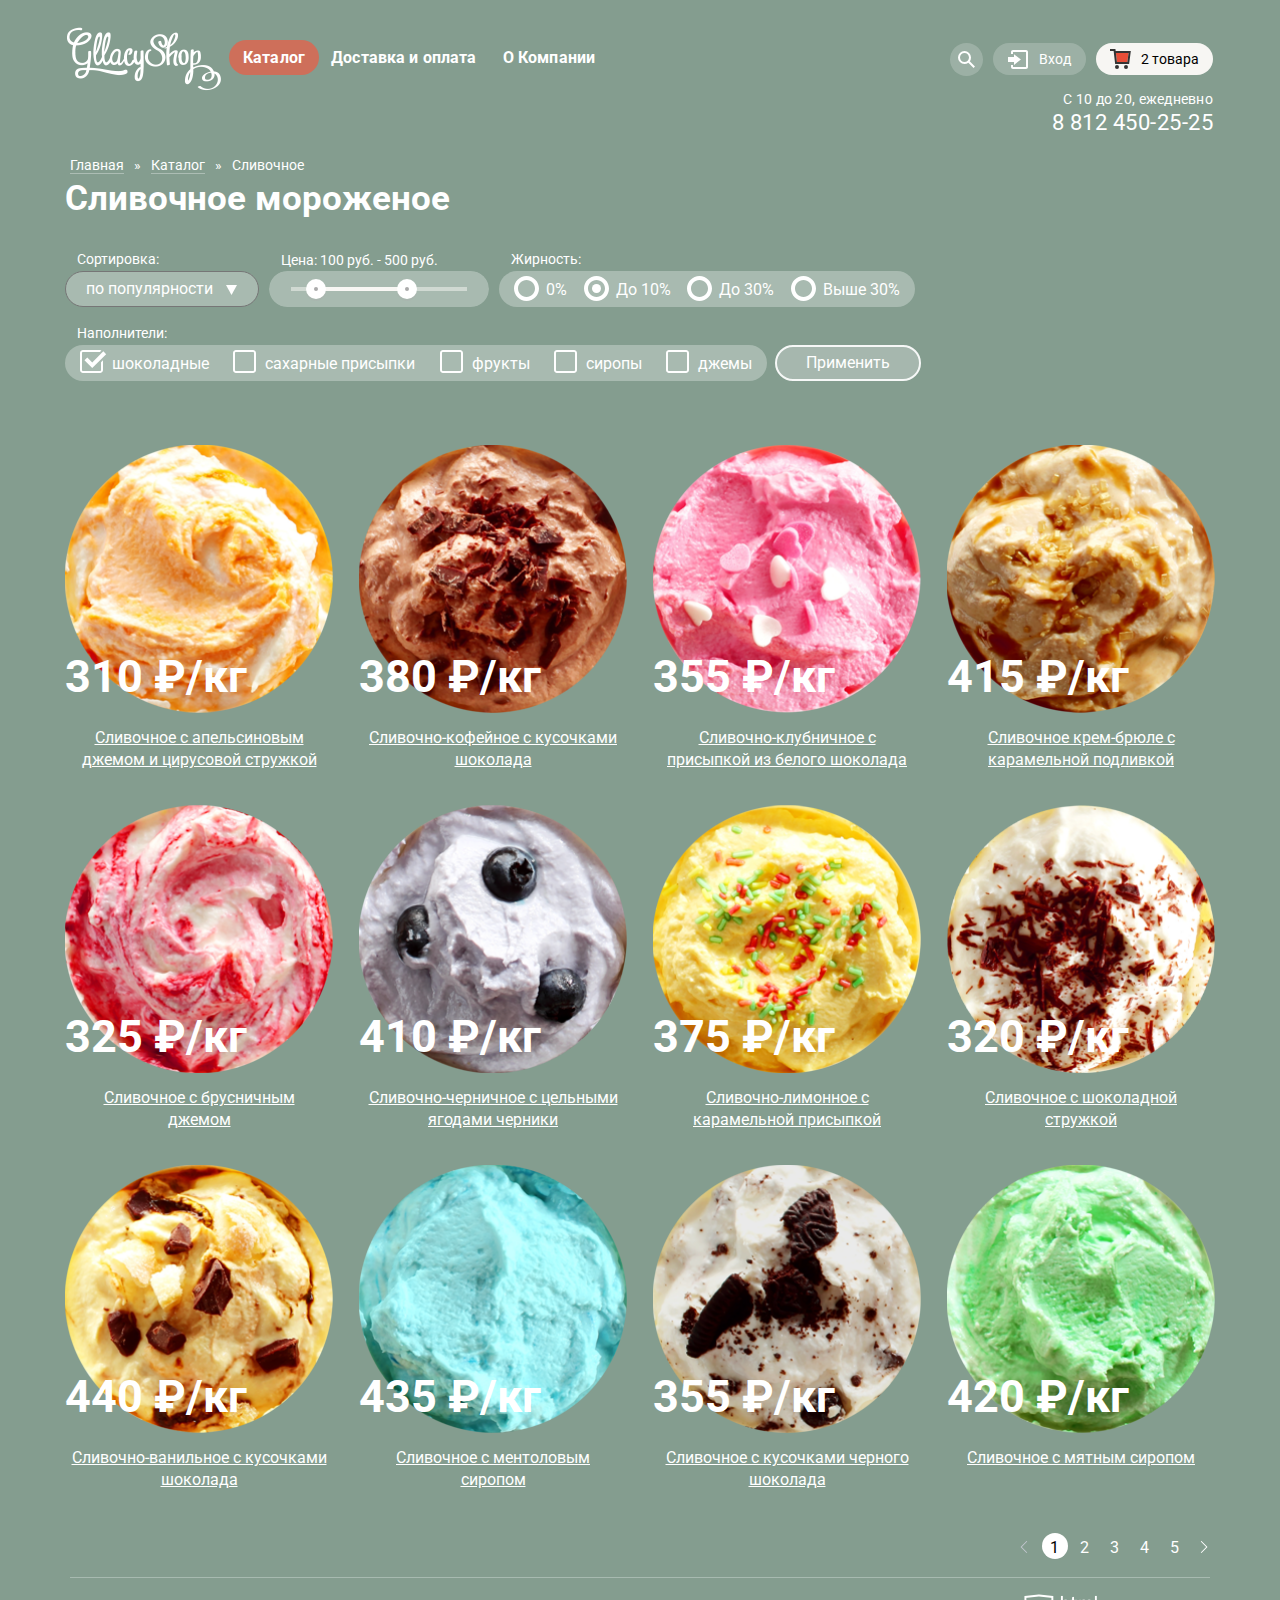
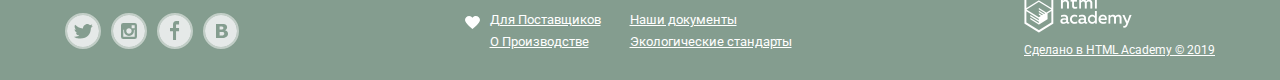
==== inner.html @ 5ca73a12 "19. Личный проект: продолжаем оформление декоративных элементов" ====
<!DOCTYPE html>
<html lang="ru">

<head>
    <meta charset="utf-8">
    <title>Личный проект «Глейси» - Каталог</title>
    <link href="https://fonts.googleapis.com/css?family=Roboto:400,700&display=swap&subset=cyrillic" rel="stylesheet">
    <link href="css/normalize.css" rel="stylesheet">
    <link href="css/style.css" rel="stylesheet">
</head>

<body>

    <header class="header-top">
        <nav class="header-nav">
            <a class="logo" href="index.html">
                <img src="img/logo-gllacyshop.png" width="154" height="64" alt="Логотип «Глейси»">
            </a>
            <ul class="nav__items">
                <li class="nav__item nav__item__active"><a href="inner.html">Каталог</a>
                    <ul class="nav__submenu__items popup-hidden">
                        <li class="nav__submenu__item"><a href="#">Новинки</a></li>
                        <li class="nav__submenu__item"><a href="#">Сливочное</a></li>
                        <li class="nav__submenu__item"><a href="#">Щербеты</a></li>
                        <li class="nav__submenu__item"><a href="#">Фруктовый лед</a></li>
                        <li class="nav__submenu__item"><a href="#">Мелорин</a></li>
                    </ul>
                </li>
                <li class="nav__item"><a href="#">Доставка и оплата</a></li>
                <li class="nav__item"><a href="#">О Компании</a></li>
            </ul>

            <div class="nav__search">
                <p>
                    <button type="button" class="nav__search__btn">
                        <span class="visually-hidden">Поиск</span>
                        <svg xmlns="http://www.w3.org/2000/svg" xmlns:xlink="http://www.w3.org/1999/xlink" width="17"
                            height="17" viewBox="0 0 17 17">
                            <path fill="#fff"
                                d="M16.958 15.527L11.75 10.32A6.455 6.455 0 0 0 13 6.5 6.5 6.5 0 1 0 6.5 13a6.465 6.465 0 0 0 3.839-1.263l5.205 5.204 1.414-1.414zM6.5 11C4.019 11 2 8.981 2 6.5S4.019 2 6.5 2 11 4.019 11 6.5 8.981 11 6.5 11z" />
                        </svg>
                    </button>
                </p>
                <div class="search-popup-hidden">
                    <h2 class="visually-hidden">Поиск</h2>
                    <form class="search" action="https://echo.htmlacademy.ru" method="post">
                        <label class="visually-hidden" for="search">Поиск</label>
                        <input type="search" name="search" id="search" placeholder="Что ищем?">
                    </form>
                </div>
            </div>

            <div class="nav__login">
                <p>
                    <button type="button" class="nav__login__btn">
                        <span>
                            <svg xmlns="http://www.w3.org/2000/svg" xmlns:xlink="http://www.w3.org/1999/xlink"
                                width="21" height="19" viewBox="0 0 21 19">
                                <g fill="#fff">
                                    <path d="M6 14.875L12.917 9.5 6 4.125v2.917H-.042v4.917H6z" />
                                    <path
                                        d="M18 0H5C3.9 0 3 .9 3 2v2h2V2h13v15H5v-2H3v2c0 1.1.9 2 2 2h13c1.1 0 2-.9 2-2V2c0-1.1-.9-2-2-2z" />
                                </g>
                            </svg>
                        </span>
                        <span>Вход</span>
                    </button>
                </p>
                <div class="login-popup-hidden">
                    <h2 class="visually-hidden">Вход</h2>
                    <form class="login" action="https://echo.htmlacademy.ru" method="post">
                        <p><label class="visually-hidden" for="login-email">Электронная почта</label>
                            <input type="email" name="email" id="login-email" class="login-email" placeholder="email@example.com"></p>
                        <p><label class="visually-hidden" for="login-password">Пароль</label>
                            <input type="password" name="password" id="login-password" class="login-password" placeholder="********"></p>
                        <button type="submit">Войти</button>
                        <div class="login-text">
                            <p><a href="#">Забыли пароль?</a></p>
                            <p><a href="#">Новая регистрация</a></p>
                        </div>
                    </form>
                </div>
            </div>

            <div class="nav__cart nav__full-cart">


                <p>
                    <button type="button" class="nav__full-cart__btn">
                        <span>
                            <svg xmlns="http://www.w3.org/2000/svg" width="21" height="20" viewBox="0 0 21 20">
                                <path fill="#E84D37" d="M5.888 4.031L6.922 13h10.45l1.176-8.969z" />
                                <circle fill="#343434" cx="6.984" cy="18" r="2" />
                                <circle fill="#343434" cx="15.984" cy="18" r="2" />
                                <path fill="#343434"
                                    d="M5.657 2.031L5.422 0H0v2h3.64l1.5 13h13.988l1.699-12.969H5.657zM17.372 13H6.922L5.888 4.031h12.66L17.372 13z" />
                            </svg> </span>
                        <span>
                            2 товара
                        </span>
                    </button>
                </p>

                <div class="full-cart-popup-hidden">
                    <h2 class="visually-hidden">Корзина</h2>
                    <form class="cart" action="https://echo.htmlacademy.ru" method="post">
                        <p class="cart__product-text">
                            <button type="button">
                                <svg xmlns="http://www.w3.org/2000/svg" width="11" height="11" viewBox="0 0 11 11">
                                    <path fill="#231F20"
                                        d="M10.979.728l-.708-.707L5.5 4.792.729.021.021.728 4.793 5.5.021 10.271l.707.708L5.5 6.207l4.771 4.772.708-.708L6.207 5.5z" />
                                </svg>
                            </button>
                            <img src="img/product-1.jpg" width="30" height="30" alt="Сливочное мороженое с апельсиновым джемом и цитрусовой стружкой">
                            <span class="cart__product">Пломбир с апельсиновым джемом</span>
                            <span class="cart__weight">1,5 кг х <span class="cart__product-price">200 руб.</span></span>
                            <span class="cart_product-total-price">300 руб.</span>
                        </p>
                        <p class="cart__product-text">
                            <button type="button">
                                <svg xmlns="http://www.w3.org/2000/svg" width="11" height="11" viewBox="0 0 11 11">
                                    <path fill="#231F20"
                                        d="M10.979.728l-.708-.707L5.5 4.792.729.021.021.728 4.793 5.5.021 10.271l.707.708L5.5 6.207l4.771 4.772.708-.708L6.207 5.5z" />
                                </svg>
                            </button>
                            <img src="img/product-3.jpg" width="30" height="30" alt="Сливочно-клубничное мороженое с присыпкой из белого шоколада">
                            <span class="cart__product">Клубничный пломбир с присыпкой из белого шоколада</span>
                            <span class="cart__weight">1,5 кг х <span class="cart__product-price">300 руб.</span></span>
                            <span class="cart_product-total-price">450 руб.</span>
                        </p>
                        <hr>
                        <p class="total-price">Итого: 750 руб.</p>
                        <button class="submit" type="submit">Оформить заказ</button>
                    </form>
                </div>
            </div>

        </nav>
        <div class="header__timetable">
            <p class="header__timetable__time-schedule">С 10 до 20, ежедневно </p>
            <p class="header__timetable__phone">8 812 450-25-25</p>
        </div>
    </header>

    <main class="container">
        <ul class="breadcrumbs__items">
            <li class="breadcrumbs__item"><a href="index.html">Главная</a></li>
            <li class="breadcrumbs__item"><a href="inner.html">Каталог</a></li>
            <li class="breadcrumbs-current breadcrumbs__item">Сливочное</li>
        </ul>
        <h1 class="page-title">Сливочное мороженое</h1>

        <section class="filters">
            <h2 class="visually-hidden">Фильтр товаров</h2>
            <form method="get" class="filters-sort" action="https://echo.htmlacademy.ru">
                <fieldset class="filter">
                    <legend class="filters__parameter">Сортировка:</legend>
                    <!--                    
                    <label for="filter-popularity" class="visually-hidden filters__characteristic">По
                        популярности</label>
                    <input type="submit" name="sorting" value="По популярности" id="filter-popularity">
-->
                    <select id="filter-popularity" name="select-popularity">
                        <option value="по популярности">по популярности</option>
                        <option value="сначала недорогие">сначала недорогие</option>
                        <option value="сначала дорогие">сначала дорогие</option>
                        <option value="по жирности">по жирности</option>
                    </select>

                </fieldset>
                <fieldset class="filter">
                    <legend class="filters__parameter"> Цена: <span class="filters__characteristic">100 руб.</span> -
                        <span class="filters__characteristic">500 руб.</span></legend>
                    <p class="visually-hidden">Выбор цены:</p>
                    <div class="filter-slider"> </div>
                    <div class="filter-btn-min"> </div>
                    <div class="filter-btn-max"> </div>
                </fieldset>
                <fieldset class="filter">
                    <legend class="filters__parameter">Жирность:</legend>
                    <ul class="filters__characteristic filters__grease">
                        <li class="filters__characteristic">
                            <input type="radio" name="product-group" value="low-fat" id="filter-low-fat">
                            <label for="filter-low-fat"><span></span>0%</label>
                        </li>
                        <li class="filters__characteristic">
                            <input type="radio" name="product-group" value="smaller-10" id="filter-smaller-10" checked>
                            <label for="filter-smaller-10"><span></span>До 10%</label>
                        </li>
                        <li class="filters__characteristic">
                            <input type="radio" name="product-group" value="smaller-30" id="filter-smaller-30">
                            <label for="filter-smaller-30"><span></span>До 30%</label>
                        </li>
                        <li class="filters__characteristic">
                            <input type="radio" name="product-group" value="larger-30" id="filter-larger-30">
                            <label for="filter-larger-30"><span></span>Выше 30%</label>
                        </li>
                    </ul>
                </fieldset>
                <fieldset class="filter">
                    <legend class="filters__parameter">Наполнители:</legend>
                    <ul class="filters__characteristic filters__fillers">
                        <li class="filters__characteristic">
                            <input type="checkbox" name="chocolate" id="filter-chocolate" checked>
                            <label for="filter-chocolate"><span></span>шоколадные</label>
                        </li>
                        <li class="filters__characteristic">
                            <input type="checkbox" name="sugar-powders" id="filter-sugar-powders">
                            <label for="filter-sugar-powders"><span></span>сахарные присыпки</label>
                        </li>
                        <li class="filters__characteristic">
                            <input type="checkbox" name="fruit" id="filter-fruit">
                            <label for="filter-fruit"><span></span>фрукты</label>
                        </li>
                        <li class="filters__characteristic">
                            <input type="checkbox" name="syrups" id="filter-syrups">
                            <label for="filter-syrups"><span></span>сиропы</label>
                        </li>
                        <li class="filters__characteristic">
                            <input type="checkbox" name="jams" id="filter-jams">
                            <label for="filter-jams"><span></span>джемы</label>
                        </li>
                    </ul>
                </fieldset>
                <button type="submit" class="filters__btn"> Применить </button>
            </form>
        </section>

        <section class="catalog">
            <h2 class="visually-hidden">Список разновидностей мороженого</h2>
            <ul class="catalog__items">
                <li class="catalog-item">
                    <img src="img/product-1.png" width="267" height="267" alt="Сливочное мороженое с апельсиновым джемом и цитрусовой стружкой">
                    <p class="catalog__item__price">310 ₽<span>/кг</span></p>
                    <p class="catalog__item__title"><a href="#">Сливочное с апельсиновым джемом и цирусовой стружкой</a>
                    </p>
                    <div class="cart-hover">
                        <a href="#" class="cart-link">Быстрый просмотр</a>
                    </div>
                </li>
                <li class="catalog-item">
                    <img src="img/product-2.png" width="267" height="267" alt="Сливочно-кофейное мороженое с кусочками шоколада">
                    <p class="catalog__item__price">380 ₽<span>/кг</span></p>
                    <p class="catalog__item__title"><a href="#">Сливочно-кофейное с кусочками шоколада</a></p>
                    <div class="cart-hover">
                        <a href="#" class="cart-link">Быстрый просмотр</a>
                    </div>
                </li>
                <li class="catalog-item">
                    <img src="img/product-3.png" width="267" height="267" alt="Сливочно-клубничное мороженое с присыпкой из белого шоколада">
                    <p class="catalog__item__price">355 ₽<span>/кг</span></p>
                    <p class="catalog__item__title"><a href="#">Сливочно-клубничное с присыпкой из белого шоколада</a>
                    </p>
                    <div class="cart-hover">
                        <a href="#" class="cart-link">Быстрый просмотр</a>
                    </div>
                </li>
                <li class="catalog-item">
                    <img src="img/product-4.png" width="267" height="267" alt="Сливочное мороженое крем-брюле с карамельной подливкой">
                    <p class="catalog__item__price">415 ₽<span>/кг</span></p>
                    <p class="catalog__item__title"><a href="#">Сливочное крем-брюле с карамельной подливкой</a></p>
                    <div class="cart-hover">
                        <a href="#" class="cart-link">Быстрый просмотр</a>
                    </div>
                </li>
                <li class="catalog-item">
                    <img src="img/product-5.png" width="267" height="267" alt="Сливочное с брусничным джемом">
                    <p class="catalog__item__price">325 ₽<span>/кг</span></p>
                    <p class="catalog__item__title"><a href="#">Сливочное с брусничным джемом</a></p>
                    <div class="cart-hover">
                        <a href="#" class="cart-link">Быстрый просмотр</a>
                    </div>
                </li>
                <li class="catalog-item">
                    <img src="img/product-6.png" width="267" height="267" alt="Сливочно-черничное с цельными ягодами черники">
                    <p class="catalog__item__price">410 ₽<span>/кг</span></p>
                    <p class="catalog__item__title"><a href="#">Сливочно-черничное с цельными ягодами черники</a></p>
                    <div class="cart-hover">
                        <a href="#" class="cart-link">Быстрый просмотр</a>
                    </div>
                </li>
                <li class="catalog-item">
                    <img src="img/product-7.png" width="267" height="267" alt="Сливочно-лимонное с карамельной присыпкой">
                    <p class="catalog__item__price">375 ₽<span>/кг</span></p>
                    <p class="catalog__item__title"><a href="#">Сливочно-лимонное с карамельной присыпкой</a></p>
                    <div class="cart-hover">
                        <a href="#" class="cart-link">Быстрый просмотр</a>
                    </div>
                </li>
                <li class="catalog-item">
                    <img src="img/product-8.png" width="267" height="267" alt="Сливочное с шоколадной стружкой">
                    <p class="catalog__item__price">320 ₽<span>/кг</span></p>
                    <p class="catalog__item__title"><a href="#">Сливочное с шоколадной стружкой</a></p>
                    <div class="cart-hover">
                        <a href="#" class="cart-link">Быстрый просмотр</a>
                    </div>
                </li>
                <li class="catalog-item">
                    <img src="img/product-9.png" width="267" height="267" alt="Сливочно-ванильное с кусочками шоколада">
                    <p class="catalog__item__price">440 ₽<span>/кг</span></p>
                    <p class="catalog__item__title"><a href="#">Сливочно-ванильное с кусочками шоколада</a></p>
                    <div class="cart-hover">
                        <a href="#" class="cart-link">Быстрый просмотр</a>
                    </div>
                </li>
                <li class="catalog-item">
                    <img src="img/product-10.png" width="267" height="267" alt="Сливочное с ментоловым сиропом">
                    <p class="catalog__item__price">435 ₽<span>/кг</span></p>
                    <p class="catalog__item__title"><a href="#">Сливочное с ментоловым сиропом</a></p>
                    <div class="cart-hover">
                        <a href="#" class="cart-link">Быстрый просмотр</a>
                    </div>
                </li>
                <li class="catalog-item">
                    <img src="img/product-11.png" width="267" height="267" alt="Сливочное с кусочками черного шоколада">
                    <p class="catalog__item__price">355 ₽<span>/кг</span></p>
                    <p class="catalog__item__title"><a href="#">Сливочное с кусочками черного шоколада</a></p>
                    <div class="cart-hover">
                        <a href="#" class="cart-link ">Быстрый просмотр</a>
                    </div>
                </li>
                <li class="catalog-item">
                    <img src="img/product-12.png" width="267" height="267" alt="Сливочное с мятным сиропом">
                    <p class="catalog__item__price">420 ₽<span>/кг</span></p>
                    <p class="catalog__item__title"><a href="#">Сливочное с мятным сиропом</a></p>
                    <div class="cart-hover">
                        <a href="#" class="cart-link">Быстрый просмотр</a>
                    </div>
                </li>
            </ul>
            <ul class="pagination__list">
                <li class="pagination__item">
                    <a><img src="img/svg-gllacy/icon-right-small.svg" width="8" height="12" alt="Предыдущая страница"></a>
                </li>
                <li class="pagination__item pagination__item__current"><a>1</a></li>
                <li class="pagination__item"><a href="#">2</a></li>
                <li class="pagination__item"><a href="#">3</a></li>
                <li class="pagination__item"><a href="#">4</a></li>
                <li class="pagination__item"><a href="#">5</a></li>
                <li class="pagination__item">
                    <a href="#"><img src="img/svg-gllacy/icon-right-small-w.svg" width="8" height="12" alt="следующая страница"></a>
                </li>
            </ul>
        </section>

    </main>
    <hr class="footer-hr">
    <footer class="footer">
        <div class="socials">
            <ul class="socials__items">
                <li class="socials__item">
                    <a href="#"><span class="visually-hidden">Твиттер</span>
                        <svg xmlns="http://www.w3.org/2000/svg" width="32" height="32" viewBox="0 0 32 32">
                            <path fill="#E5E9E8"
                                d="M16 0C7.164 0 0 7.164 0 16c0 8.837 7.164 16 16 16 8.837 0 16-7.163 16-16 0-8.836-7.163-16-16-16zm7.944 12.809c-.251 6.516-3.463 10.832-10.992 10.702h-.486c-.447 0-4.543-.443-5.344-1.823 2.479.19 4.247-.406 5.12-1.136-1.048-.289-2.923-.461-3.251-2.848.384.104.618.221 1.299.113-1.307-.824-2.758-1.519-2.679-3.643.311.317 1.164.518 1.46.457-.768-.233-2.149-3.244-.974-4.781 1.984 1.79 4.075 3.482 7.804 3.643.227-2.214 1.24-3.699 3.168-4.325 1.84-.479 3.255.26 3.901 1.138.737-.224 1.453-.466 2.193-.685-.004.833-.569 1.463-.935 1.709.747.165 1.423-.475 1.423-.475-.184.963-1.094 1.725-1.707 1.954z" />
                        </svg>
                    </a>
                </li>
                <li class="socials__item">
                    <a href="#"><span class="visually-hidden">Инстаграм</span>
                        <svg xmlns="http://www.w3.org/2000/svg" width="32" height="32" viewBox="0 0 32 32">
                            <g fill="#E5E9E8">
                                <path
                                    d="M20.916 16a4.938 4.938 0 1 1-9.877 0c0-.394.051-.773.138-1.14h-.897v6.838h11.396V14.86h-.897c.086.367.137.746.137 1.14z" />
                                <path
                                    d="M15.978 18.659c1.466 0 2.659-1.193 2.659-2.659s-1.193-2.659-2.659-2.659c-1.466 0-2.659 1.193-2.659 2.659s1.192 2.659 2.659 2.659zM18.637 10.302h3.039v3.039h-3.039z" />
                                <path
                                    d="M16 0C7.164 0 0 7.164 0 16c0 8.837 7.164 16 16 16 8.837 0 16-7.163 16-16 0-8.836-7.163-16-16-16zm7.955 21.698a2.285 2.285 0 0 1-2.279 2.279H10.279A2.285 2.285 0 0 1 8 21.698V10.302a2.286 2.286 0 0 1 2.279-2.279h11.396a2.286 2.286 0 0 1 2.279 2.279v11.396z" />
                            </g>
                        </svg>
                    </a>
                </li>
                <li class="socials__item">
                    <a href="#"><span class="visually-hidden">Фейсбук</span>
                        <svg xmlns="http://www.w3.org/2000/svg" width="32" height="32" viewBox="0 0 32 32">
                            <path fill="#E5E9E8"
                                d="M16 0C7.164 0 0 7.163 0 16s7.164 16 16 16c8.837 0 16-7.164 16-16S24.837 0 16 0zm4.062 9.455h-3.021v3.444h3.021v3.445h-3.021v8.61H14.02v-8.61H11v-3.445h3.021V9.455c0-1.902 1.353-3.445 3.021-3.445h3.021v3.445z" />
                        </svg>
                    </a>
                </li>
                <li class="socials__item">
                    <a href="#"><span class="visually-hidden">Вконтакте</span>
                        <svg xmlns="http://www.w3.org/2000/svg" width="32" height="32" viewBox="0 0 32 32">
                            <g fill="#E5E9E8">
                                <path
                                    d="M16.637 14.495c.402-.019.719-.082.951-.188.326-.145.54-.33.641-.559.101-.229.15-.496.15-.797 0-.232-.058-.465-.174-.697-.116-.232-.322-.405-.617-.517-.264-.1-.592-.155-.984-.165a76.242 76.242 0 0 0-1.652-.014h-.339v2.965h.565c.571 0 1.057-.009 1.459-.028zM18.118 17.084c-.282-.081-.672-.125-1.166-.132a127.97 127.97 0 0 0-1.55-.009h-.79v3.493h.264c1.014 0 1.74-.003 2.18-.009a3.2 3.2 0 0 0 1.212-.245c.377-.157.633-.364.774-.625s.214-.562.214-.9c0-.446-.088-.788-.261-1.03-.17-.241-.464-.423-.877-.543z" />
                                <path
                                    d="M16 0C7.164 0 0 7.164 0 16c0 8.837 7.164 16 16 16 8.837 0 16-7.163 16-16 0-8.836-7.163-16-16-16zm6.602 20.531a3.73 3.73 0 0 1-1.124 1.327c-.552.415-1.161.71-1.823.886s-1.501.264-2.519.264h-6.121V8.987h5.443c1.13 0 1.957.038 2.48.113a5.126 5.126 0 0 1 1.561.5c.533.27.929.632 1.189 1.087.26.455.392.975.392 1.558 0 .678-.179 1.278-.536 1.795-.358.518-.863.92-1.517 1.208v.075c.917.182 1.642.559 2.179 1.13.537.571.807 1.325.807 2.261 0 .678-.138 1.283-.411 1.817z" />
                            </g>
                        </svg>
                    </a>
                </li>
            </ul>
        </div>
        <ul class="footer__menu">
            <li class="footer__menu_item"><a href="#">Для Поставщиков</a></li>
            <li class="footer__menu_item"><a href="#">Наши документы</a></li>
            <li class="footer__menu_item"><a href="#">О Производстве</a></li>
            <li class="footer__menu_item"><a href="#">Экологические стандарты</a></li>
        </ul>
        <div class="foother__logo-copyright">
            <p>
                <a class="foother__logo" href="https://htmlacademy.ru/"><img src="img/logo-htmlacademy-small.png" width="108" height="39" alt="Логотип HTML Academy"></a>
            </p>
            <p><a class="copyright" href="https://htmlacademy.ru/">Сделано в HTML Academy © 2019</a></p>
        </div>
    </footer>

</body>

</html>
---- css/style.css ----
/* tmp */


/* .popup-hidden, */

.visually-hidden {
    display: none;
}


/* end tmp */


/* global */

body {
    width: 1200px;
    margin: 0 auto;
    padding: 0;
    font-family: "Roboto", Arial, sans-serif;
    font-size: 16px;
    line-height: 22px;
    font-weight: 400;
    color: rgb(50, 50, 50);
    background-color: #849d8f;
    background-image: url("../img/background-sliders1.png");
    background-position: top center;
    background-repeat: no-repeat;
}

h1 {
    font-weight: 700;
    font-size: 35px;
    line-height: 41px;
}

img {
    max-width: 100%;
}

a {
    text-decoration: underline;
    color: #ffffff;
}

li {
    list-style-type: none;
}


/* end global */


/* button */

.nav__login__btn,
.nav__cart__btn {
    font-size: 14px;
    color: #ffffff;
    line-height: 16px;
}

.nav__full-cart__btn {
    font-size: 14px;
    line-height: 16px;
    background-color: #f7f6f3;
}


/* end button */


/* header */

.nav__item>a {
    line-height: 18px;
    font-weight: 700;
    color: #ffffff;
    /* text-decoration: none; */
}

.header__timetable__time-schedule {
    font-size: 14px;
    line-height: 16px;
    color: #ffffff;
}

.header__timetable__phone {
    font-size: 22px;
    line-height: 24px;
    color: #ffffff;
    text-decoration: none;
}


/* end header */


/* slider */

.slider__item__title {
    font-size: 60px;
    line-height: 60.35px;
    color: #ffffff;
    font-weight: 700;
}

.slider__item__btn>a {
    font-size: 32px;
    line-height: 44px;
    color: #ffffff;
    font-weight: 700;
    text-decoration: none;
}


/* end slider */


/* section special-offer */

.special-offer__item {
    font-size: 35px;
    line-height: 41px;
    color: #ffffff;
    font-weight: 700;
}

.special-offer__item__info {
    font-size: 18px;
    line-height: 22px;
    color: #ffffff;
    font-weight: 700;
}

.special-offer__item__btn>a {
    font-size: 18px;
    /* line-height: 24px; */
    color: #ffffff;
    font-weight: 700;
    text-decoration: none;
    /* background-color: #f06541; */
}


/* end section special-offer */


/* breadcrumbs inner */

.breadcrumbs__item>a,
.breadcrumbs__item {
    font-size: 14px;
    line-height: 16px;
    color: #ffffff;
    text-decoration: none;
}

.page-title {
    font-size: 35px;
    line-height: 41px;
    color: #ffffff;
    font-weight: bold;
}


/* end breadcrumbs inner */


/* section filters */

.filters__parameter {
    font-size: 14px;
    line-height: 16px;
    color: #ffffff;
}

.filters__characteristic {
    line-height: 18px;
    color: #ffffff;
}

.filters__btn {
    line-height: 18px;
    color: #ffffff;
    background-color: #a6b8ae;
}


/* end section filters */


/* section about-us */

.about-us__title {
    font-size: 24px;
    line-height: 30px;
}


/* end section about-us */


/* section store-news */

.store-news__caption>a {
    font-size: 24px;
    line-height: 30px;
    font-weight: 700;
    color: #323232;
}


/* end section store-news */


/* section subscription */

.subscription__text {
    color: #5a5a5a;
}

.subscription__inp {
    font-size: 18px;
    line-height: 24px;
    color: #999999;
}

.subscription__btn {
    line-height: 24px;
    color: #fefefe;
    font-weight: 700;
    /* background-color: #ef6140; */
    /* text-decoration: none; */
}


/* end section subscription */


/* section catalog */

.catalog__item__title>a,
.bestseller__item__title>a {
    font-size: 16px;
    line-height: 22px;
    color: #ffffff;
}

.catalog__item__price,
.bestseller__item__price {
    font-size: 45px;
    line-height: 45px;
    font-weight: 700;
    color: #ffffff;
}


/* end section catalog */


/* map */

#map-googl {
    width: 100%;
    height: 430px;
    background-color: #dddddd;
    margin-bottom: 100px;
}

.map__contacts__title,
.map__contacts__time {
    font-size: 14px;
    line-height: 20px;
}

.map__contacts__address,
.map__contacts__phone {
    font-size: 18px;
    line-height: 24px;
    font-weight: 700;
    text-decoration: none;
}

.map__feedback__btn {
    font-size: 18px;
    color: #fefefe;
    line-height: 24px;
    font-weight: 700;
}


/* end map */


/* pagination */

.pagination__item>a {
    line-height: 18px;
    color: #ffffff;
    text-decoration: none;
}

.pagination__item__current {
    line-height: 18px;
    color: rgb(53, 53, 53);
    text-decoration: none;
}


/* end pagination */


/* foother */

.footer__menu_item>a {
    font-size: 13px;
    line-height: 16px;
    color: #ffffff;
}

.copyright {
    font-size: 12px;
    line-height: 16px;
    color: #fefefe
}


/* end foother */

.bestseller__item img {
    height: 260px;
    width: 260px;
    border-radius: 130px;
}


/* Сеточные стили */

.header-top {
    /* padding-left: 27px; */
    /* padding-right: 27px; */
    display: flex;
    flex-direction: column;
}

.header-nav {
    display: flex;
}

.logo {
    width: 164px;
    height: 74px;
}

.nav__items {
    display: flex;
    height: 35px;
}

.header__timetable {
    width: 175px;
    height: 45px;
    align-self: flex-end;
    /* margin-top: 0; */
    /* background-color: #999999; */
}

.filters {
    display: flex;
    flex-wrap: wrap;
    padding-left: 23px;
    padding-right: : 23px;
}

.slider {
    display: flex;
    width: 100%;
}

.slider__item {
    display: flex;
    flex-direction: row;
    flex-wrap: wrap;
    justify-content: center;
    align-items: flex-start;
    align-content: center;
}

.slider__item__btn {
    /* width: 282px; */
    /* height: 66px; */
    /* border-radius: 33px; */
    /* background-color: #ee5e3e; */
}

.special-offer__items {
    display: flex;
    width: 100%;
    /* padding-left: 27px; */
    /* padding-right: 27px; */
}

.special-offer1 {
    width: 560px;
    height: 229px;
    border-radius: 25px;
    margin-left: auto;
    margin-right: 13px;
    background-image: url("../img/background-raspberries.jpg");
    background-repeat: repeat;
}

.special-offer2 {
    width: 560px;
    height: 229px;
    border-radius: 25px;
    margin-left: 13px;
    margin-right: auto;
    background-image: url("../img/background-chocolate.jpg");
    background-repeat: repeat;
}

.breadcrumbs__items,
.page-title {
    display: flex;
    width: 100%;
    padding-left: 25px;
    padding-right: 25px;
}

.breadcrumbs__item {
    padding: 5px;
}

.about-us {
    width: 1146px;
    height: 310px;
    border-radius: 20px;
    margin: 40px auto;
    background-color: #efe3cb;
    background-image: url("../img/background_about-us.jpg");
    background-repeat: repeat;
    background-position: 0 0;
}

.about-us__items {
    display: flex;
    flex-wrap: wrap;
    align-content: flex-start;
}

.about-us__item {
    width: 49%;
}

.about-us__item:nth-child(1) {
    margin-right: 5px;
    /* margin-bottom: 0px; */
    /* background-color: #bbbbbb; */
}

.about-us__item:nth-child(2) {
    margin-left: 5px;
    /* margin-bottom: 0px; */
    /* background-color: #cccccc; */
}

.about-us__item:nth-child(3) {
    margin-right: 5px;
    /* margin-top: 0px; */
    /* background-color: #dddddd; */
}

.about-us__item:nth-child(4) {
    margin-left: 5px;
    /* margin-top: 0px; */
    /* background-color: #eeeeee; */
}

.news-subscription {
    display: flex;
    margin-bottom: 40px;
}

.store-news {
    width: 560px;
    height: 220px;
    border-radius: 10px;
    background-image: url("../img/background-strawberry.jpg");
    background-repeat: repeat;
    margin-left: auto;
    margin-right: 10px;
    background-color: #cccccc;
}

.subscription {
    width: 560px;
    height: 220px;
    border-radius: 10px;
    background-image: url("../img/background-postal.jpg");
    background-repeat: repeat;
    margin-left: 10px;
    margin-right: auto;
    background-color: #bbbbbb;
}

.footer {
    display: flex;
    width: 100%;
    height: 102px;
    /* background-color: #aaaaaa; */
    justify-content: space-between;
}

.socials {
    width: 200px;
    height: 50px;
    /* background-color: #bbbbbb; */
    /* margin-left:26px; */
    /* margin-top:36px; */
}

.socials__items {
    display: flex;
    padding: 0;
    margin: 0;
}

.socials__item:nth-child(1) {
    width: 36px;
    height: 36px;
    border-radius: 20px;
    /* background-color: #e6ebe9; */
    border: 2px solid #c2cec7;
    margin: 5px;
}

.socials__item:nth-child(2) {
    width: 36px;
    height: 36px;
    border-radius: 20px;
    /* background-color: #e6ebe9; */
    border: 2px solid #c2cec7;
    margin: 5px;
}

.socials__item:nth-child(3) {
    width: 36px;
    height: 36px;
    border-radius: 20px;
    /* background-color: #e6ebe9; */
    border: 2px solid #c2cec7;
    margin: 5px;
}

.socials__item:nth-child(4) {
    width: 36px;
    height: 36px;
    border-radius: 20px;
    /* background-color: #e6ebe9; */
    border: 2px solid #c2cec7;
    margin: 5px;
}

.footer__menu {
    display: flex;
    flex-wrap: wrap;
    align-content: flex-start;
    width: 350px;
    padding: 0;
    /* background-color: #ddd; */
}

.footer__menu_item {
    width: 50%;
}

.foother__logo-copyrigh {
    width: 195px;
    height: 70px;
    /* background-color: #cccccc; */
    /* margin-right:26px; */
    margin-left: auto;
    /* margin-top: 14px; */
}

.foother__logo-copyrigh p {
    margin: 0;
}

.catalog__items,
.bestseller__items {
    display: flex;
    flex-wrap: wrap;
    align-content: flex-start;
    padding: 0;
}

.catalog-item,
.bestseller__item {
    width: 25%;
    box-sizing: border-box;
    /* padding: 15px; */
}

.pagination__list {
    display: flex;
    justify-content: flex-end;
    /* background-color: #aaaaaa; */
}

.pagination__item {
    padding: 2px;
}


/* Сеточные стили */


/* поправила фильтр */

.filters-sort {
    display: flex;
    flex-wrap: wrap;
    align-content: flex-start;
}

fieldset.filter {
    padding: 0;
    margin-right: 8px;
}


/*
 .filter:nth-child(1) { width: 194px; height: 36px; border-radius: 36px; background-color: #a8bab0; } 
 */

.filter:nth-child(2) {
    width: 220px;
    height: 36px;
    border-radius: 36px;
    background-color: #a8bab0;
}

.filter:nth-child(3) {
    width: 416px;
    height: 36px;
    border-radius: 36px;
    background-color: #a8bab0;
}

.filter:nth-child(4) {
    width: 702px;
    height: 36px;
    border-radius: 36px;
    background-color: #a8bab0;
}

.filters__btn {
    width: 146px;
    height: 36px;
    border: 2px solid #f6f8f7;
    border-radius: 36px;
    background-color: #a6b7ae;
}

.filters__grease,
.filters__fillers {
    display: flex;
    flex-wrap: wrap;
    align-content: flex-start;
    justify-content: space-between;
}


/* end поправила фильтр */


/* задание Декоративные элементы */


/* подложка фона под хедер */


/* .header-top { background: url(../img/training-background/heder.png) top center no-repeat; } */

.header-top {
    margin-left: 27px;
    margin-right: 27px;
    margin-top: 27px;
}

.nav__items {
    padding: 0;
    flex-wrap: wrap;
    align-content: flex-start;
    align-items: center;
    width: 520px;
    margin-top: 20px;
}

.nav__items a {
    text-decoration: none;
}

.nav__item {
    margin-left: -2px;
    position: relative;
    height: 60px;
}

.nav__item a {
    height: 36px;
    padding-top: 0.5em;
    padding-bottom: 0.5em;
    border-radius: 2em;
    padding-left: 14px;
    padding-right: 14px;
    letter-spacing: 0.15px;
}

.nav__submenu__item a {
    border-radius: unset;
}

.nav__search {
    margin-left: auto;
}

button.nav__search__btn {
    border-radius: 50%;
    background-color: rgb(255, 255, 255, 0.2);
    width: 33px;
    height: 33px;
    box-sizing: border-box;
    border: none;
    box-sizing: border-box;
    display: flex;
    justify-content: center;
    align-items: center;
}

.nav__search__btn:hover {
    background-color: rgb(248, 247, 244);
    color: #000000;
}

.nav__search__btn:hover path {
    fill: #000000;
}

.nav__login {
    margin-left: 10px;
    margin-right: 10px;
}

button.nav__login__btn {
    background-color: rgba(255, 255, 255, 0.2);
    border: none;
    width: 93px;
    height: 32px;
    border-radius: 16px;
    box-sizing: border-box;
    display: flex;
    justify-content: center;
    align-items: center;
}

.nav__login__btn span:nth-child(1) {
    height: 19px;
}

.nav__login__btn span {
    margin-left: 5px;
    margin-right: 5px;
}

.nav__login__btn:hover {
    background-color: rgb(248, 247, 244);
    color: #000000;
}

.nav__login__btn:hover g {
    fill: #000000;
}

button.nav__cart__btn {
    background-color: rgba(255, 255, 255, 0.2);
    width: 100px;
    height: 33px;
    border-radius: 16px;
    border: none;
    box-sizing: border-box;
    display: flex;
    justify-content: center;
    align-items: center;
}

.nav__cart__btn span {
    margin-left: 5px;
    margin-right: 5px;
}

.nav__cart__btn:hover {
    background-color: rgb(248, 247, 244);
    color: #000000;
}

.nav__cart__btn:hover g {
    fill: #000000;
}

button.nav__full-cart__btn {
    background-color: rgba(248, 247, 244, 0.988);
    width: 117px;
    height: 32px;
    border-radius: 16px;
    border: none;
    box-sizing: border-box;
    display: flex;
    justify-content: center;
    align-items: center;
}

.nav__full-cart__btn span {
    margin-left: 5px;
    margin-right: 5px;
}

.nav__full-cart__btn span:nth-child(1) {
    height: 20px;
}

.header__timetable {
    margin-top: -10px;
    text-align: right;
}

.header__timetable__time-schedule {
    margin: 0;
    letter-spacing: 0.27px;
}

.header__timetable__phone {
    margin-top: 4px;
    letter-spacing: 0.5px;
}

.nav__item a:hover {
    background-color: #fff;
    color: #000000;
    text-decoration: none;
}

.nav__item>a:active {
    box-shadow: inset 0px 2px 1px 0 #696969;
    background-color: #ededed;
    color: #000000;
}


/* выпадающее меню */

.popup-hidden {
    display: none;
    position: absolute;
    background-color: #fff;
    color: #000000;
    border-radius: 5px;
    padding: 0px;
    top: 35px;
}

.popup-hidden:hover,
.nav__item:hover .popup-hidden {
    display: block;
    width: 180px;
    z-index: 5;
    padding-bottom: 10px;
    box-shadow: 0px 20px 20px 0 rgba(0, 0, 0, 0.4);
    background-color: #f8f7f4;
}

.nav__submenu__item a {
    color: #000000;
    padding: 10px 20px;
    width: 100%;
    display: inline-block;
    box-sizing: border-box;
}

.nav__submenu__items li:nth-child(1) a {
    font-weight: bold;
    border-bottom: 1px solid;
}

.nav__submenu__items li:hover a {
    background-color: #FBDDD7;
}

.nav__submenu__items li:active a {
    background-color: #F6B3A4;
}


/* end выпадающее меню */

.nav__item__active>a {
    background-color: #CE6F5A;
    text-decoration: none;
}


/*
 .header-top { padding-top: 40px; } 
 */


/* Каталог */


/* подложка фона под каталог */


/*
 .catalog { background: url(../img/training-background/product.png) top center no-repeat; } 
 */

.catalog-item img {
    width: 100%;
    height: auto;
}

.catalog__items {
    padding-left: 12px;
    padding-right: 12px;
}

.catalog-item {
    padding: 10px 13px;
    height: 360px;
    position: relative;
}

.catalog__item__price {
    margin: -65px;
    padding-left: 65px;
}

.catalog__item__title {
    text-align: center;
    padding-left: 6px;
    padding-right: 6px;
    margin-top: 93px;
    z-index: 2;
    position: relative;
}

.catalog__item__title a:hover {
    color: #FCBBA0;
}

.catalog__item__title a:active,
.catalog__item__title a:focus {
    color: #FFBAA2;
}


/* выпадающая кнопка при ховере */

.catalog__items .catalog-item:hover {
    background-color: #9AAEA2;
    border-top-left-radius: 5px;
    border-top-right-radius: 5px;
}

.catalog-item:hover::before {
    content: '';
    position: absolute;
    top: 0;
    left: 0;
    width: 100%;
    height: 100%;
    opacity: 0.2;
    box-shadow: 0px 20px 20px 0px rgba(0, 0, 0, 0.2);
    z-index: 1;
}

.cart-item {
    background-color: #ccc;
    width: 200px;
    height: 200px;
}

.cart-hover {
    position: absolute;
    top: calc(100% - 24px);
    left: 0;
    display: none;
    justify-content: center;
    align-items: center;
    background-color: #9AAEA2;
    width: 100%;
    height: 80px;
    z-index: 1;
    box-shadow: 0px 20px 20px 0px rgba(0, 0, 0, 0.2);
}

.cart-hover a {
    text-decoration: none;
}

.catalog-item:hover .cart-hover {
    display: flex;
    border-bottom-left-radius: 5px;
    border-bottom-right-radius: 5px;
}

.cart-link {
    font-size: 18px;
    font-family: "Roboto";
    color: rgb(254, 254, 254);
    font-weight: bold;
    line-height: 24px;
    padding: 12px 16px;
    border-radius: 22px;
    box-shadow: 0px 2px 2px 0 var(--deep-red-64);
    background-image: linear-gradient(to top, #e74a35, #f26843);
}

.cart-link:hover {
    background-image: linear-gradient(to bottom, var(--white-20), var(--white-20)), linear-gradient(to top, #e74a35, #f26843);
    box-shadow: 0px 2px 2px 0 #ac1000;
}

.cart-link:active,
.cart-link:focus {
    box-shadow: inset 0px 2px 2px 0 #942718;
    background-image: linear-gradient(to bottom, rgba(0, 0, 0, 0.07), rgba(0, 0, 0, 0.07)), linear-gradient(to top, #e74a35, #f26843);
}


/* end выпадающая кнопка при ховере */


/* end Каталог */


/* Хиты */


/* подложка фона под Хиты */


/*
 .bestseller { background: url(../img/training-background/hity.png) top center no-repeat; } 
 */


/*
 .bestseller__item img { width:100%; height:auto; } 
 */

.bestseller__items {
    padding-left: 12px;
    padding-right: 12px;
    padding-top: 50px;
    padding-top: 5px;
}

.bestseller__item {
    text-align: center;
    height: 360px;
    position: relative;
}

.bestseller__item__price {
    margin-top: -60px;
    padding-right: 85px;
}

.bestseller__item__title {
    padding-left: 15px;
    padding-right: 15px;
    margin-top: -20px;
}

.bestseller__item__title:hover a {
    color: #FFB99D;
}

.bestseller__item::before {
    content: "";
    position: absolute;
    top: -4px;
    left: 12px;
    background: url(../img/svg-gllacy/hit.svg) top center no-repeat;
    width: 65px;
    height: 65px;
}


/* end Хиты */


/* Специальные предложения */


/* подложка фона под Специальные предложения */


/*
 .special-offer { background: url(../img/training-background/bannery.png) top center no-repeat; } 
 */

.special-offer__items {
    padding-left: 0;
}

.special-offer__item {
    padding-left: 19px;
    margin-top: 17px;
}

.special-offer__item__info {
    padding-left: 18px;
    padding-right: 18px;
    margin-top: -22px;
}

.special-offer__item__btn {
    text-align: right;
    padding-right: 22px;
    margin-top: 45px;
}

.special-offer__item__btn a {
    /* background-color: #EB533F; */
    line-height: 46px;
    display: inline-block;
    border-radius: 23px;
    padding-left: 20px;
    padding-right: 20px;
    opacity: 0.99;
    box-shadow: 0px 2px 2px 0 rgba(85, 8, 0, 0.54);
    background-image: linear-gradient(to top, #ca3824, #f26843);
}

.special-offer__item__btn a:hover {
    background-image: linear-gradient(to bottom, var(--white-20), var(--white-20)), linear-gradient(to top, #e74a35, #f26843);
    box-shadow: 0px 1px 2px 0 #ac1000;
    opacity: 1.0;
}

.special-offer__item__btn a:active,
.special-offer__item__btn a:focus {
    box-shadow: inset 0px 2px 2px 0 #942718;
    background-image: linear-gradient(to bottom, rgba(0, 0, 0, 0.07), rgba(0, 0, 0, 0.07)), linear-gradient(to top, #e74a35, #f26843);
    opacity: 1.0;
}


/* end Специальные предложения */


/* Карта */


/* подложка фона под Карта */


/*
 .map { background: url(../img/training-background/map.png) top center no-repeat; } 
 */

.map {
    height: 430px;
    position: relative;
}

.map__contacts {
    height: 302px;
    width: 302px;
    border-radius: 10px;
    background-color: #FEFEFE;
    position: absolute;
    bottom: 60px;
    right: 27px;
    box-sizing: border-box;
    padding-top: 16px;
    padding-left: 26px;
    padding-right: 26px;
}

.map__contacts .map__contacts__title:nth-child(1) {
    width: 152px;
    margin-bottom: 0;
}

.map__contacts .map__contacts__title:nth-child(3) {
    margin-bottom: 0;
}

.map__contacts__address {
    font-style: normal;
    width: 230px;
    margin-bottom: 18px;
}

p.map__contacts__phone {
    margin-top: 2px;
    margin-bottom: 0;
}

.map__contacts__time {
    margin-top: 0px;
}

.map__feedback__btn button {
    background-color: #EB533F;
    border: none;
    color: #ffffff;
    font-weight: bold;
    line-height: 46px;
    border-radius: 23px;
    padding-left: 20px;
    padding-right: 20px;
}

.map__feedback__btn button:hover {
    background-color: #ED7363;
}

.map__feedback__btn button:focus {
    background-color: #DC543E;
}

.map__feedback__btn {
    font-size: 18px;
    color: #fefefe;
    line-height: 24px;
    font-weight: 700;
    margin-top: 27px;
    text-align: center;
}


/* убирает рамку при нажатии кнопки */

a:active,
a:focus {
    outline: none;
}

input,
textarea {
    outline: none;
}

input:active,
textarea:active {
    outline: none;
}

 :focus {
    outline: none;
}

textarea {
    resize: none;
}

textarea {
    resize: vertical;
}

textarea {
    resize: horizontal;
}


/* end убирает рамку при нажатии кнопки */


/* end Карта */


/* фильтр */

.filter:nth-child(1) {
    position: relative;
    border: none;
    margin-bottom: 38px;
}

.filter:nth-child(1) .filters__parameter {
    position: absolute;
    top: -20px;
    left: 12px;
}


/*
 .filter:nth-child(1) input { background-color: rgba(250, 250, 250, 0.0); border: none; color: #ffffff; position: absolute; top: 8px; left: 15px; } 

 .filter:nth-child(1)::before { content: ""; position: absolute; top: 14px; right: 20px; background: url(../img/svg-gllacy/icon-down-dir-w.svg) top center no-repeat; width: 15px; height: 15px; } 

 .filter:nth-child(1):hover input { color: #000000; } 

 .filter:nth-child(1):hover::before { content: ""; position: absolute; top: 14px; right: 20px; background: url(../img/svg-gllacy/icon-down-dir.svg) top center no-repeat; width: 15px; height: 15px; } 
*/

.filter select {
    width: 194px;
    height: 36px;
    border-radius: 36px;
    background-color: #a8bab0;
    padding-left: 20px;
    color: #ffffff;
}

.filter select:hover {
    background-color: #f8f7f4;
    color: #000;
}

.filter {
    position: relative;
}

.filter select {
    -webkit-appearance: none;
    /* Chrome */
    -moz-appearance: none;
    /* Firefox */
}

.filter:nth-child(1)::before {
    content: "";
    position: absolute;
    top: 14px;
    right: 20px;
    background: url(../img/svg-gllacy/icon-down-dir-w.svg) top center no-repeat;
    width: 15px;
    height: 15px;
}

.filter:nth-child(1):hover::before {
    content: "";
    position: absolute;
    top: 14px;
    right: 20px;
    background: url(../img/svg-gllacy/icon-down-dir.svg) top center no-repeat;
    width: 15px;
    height: 15px;
}

.filter:nth-child(2) {
    position: relative;
    border: none;
    margin-bottom: 38px;
}

.filter:nth-child(2) .filters__parameter {
    position: absolute;
    top: -20px;
    left: 12px;
}

.filter:nth-child(2)::before {
    content: "";
    position: absolute;
    top: 8px;
    left: 34px;
    background: url(../img/svg-gllacy/filter-button.svg) top center no-repeat;
    width: 25px;
    height: 25px;
    cursor: pointer;
}

.filter:nth-child(2)::after {
    content: "";
    position: absolute;
    top: 8px;
    right: 70px;
    background: url(../img/svg-gllacy/filter-button.svg) top center no-repeat;
    width: 25px;
    height: 25px;
    cursor: pointer;
}

.filter:nth-child(2) {
    background: url(../img/svg-gllacy/price-11.svg) center center no-repeat;
    background-color: #a8bab0;
}

.filter:nth-child(3) {
    position: relative;
    border: none;
    margin-bottom: 38px;
}

.filter:nth-child(3) .filters__parameter {
    position: absolute;
    top: -20px;
    left: 12px;
}

.filters__grease {
    padding: 0 15px;
    margin-top: 6px;
}

.filter:nth-child(4) {
    position: relative;
    border: none;
    margin-bottom: 38px;
}

.filter:nth-child(4) .filters__parameter {
    position: absolute;
    top: -20px;
    left: 12px;
}

.filters__fillers {
    padding: 0 15px;
    margin-top: 6px;
}

.filters__btn:hover {
    background-color: #ffffff;
    color: #000000;
}

.filters__btn:focus {
    background-color: #E9E9E9;
}


/* стилизация радио кнопок */

input[type="radio"] {
    display: none;
}

input[type="radio"]+label span {
    display: inline-block;
    width: 28px;
    height: 28px;
    margin: -1px 4px 0 0;
    vertical-align: middle;
    background: url(../img/svg-gllacy/radio-off.svg) left top no-repeat;
    cursor: pointer;
}

input[type="radio"]:checked+label span {
    background: url(../img/svg-gllacy/radio-on.svg) left top no-repeat;
}


/* end стилизация радио кнопок */


/* стилизация чекбоксов */

input[type="checkbox"] {
    display: none;
}

input[type="checkbox"]+label span {
    display: inline-block;
    width: 28px;
    height: 28px;
    margin: -1px 4px 0 0;
    vertical-align: middle;
    background: url(../img/svg-gllacy/checkbox-off.svg) left top no-repeat;
    cursor: pointer;
}

input[type="checkbox"]:checked+label span {
    background: url(../img/svg-gllacy/checkbox-on.svg) left top no-repeat;
}


/* end стилизация чекбоксов */


/* end фильтр */


/* футер */


/* подложка фона под футер */


/*
 .footer { background: url(../img/training-background/footer.png) top center no-repeat; } 
 */

.footer-hr {
    width: 95%;
    margin-bottom: 0;
    border: none;
    /* Убираем границу для браузера Firefox */
    color: #A7BAB0;
    /* Цвет линии для остальных браузеров */
    background-color: #A7BAB0;
    ;
    /* Цвет линии для браузера Firefox и Opera */
    height: 1px;
    /* Толщина линии */
}

.socials {
    margin-left: 20px;
    margin-top: 30px;
}

.socials__items {
    position: relative;
}

.socials__items .socials__item {
    box-sizing: border-box;
}

.socials__items .socials__item:hover path {
    fill: #FEFFFF
}

.socials__items .socials__item:active path,
.socials__items .socials__item:focus path {
    fill: #E8E8E8
}

.footer__menu {
    margin-left: 45px;
    margin-top: 30px;
    position: relative;
}

.footer__menu .footer__menu_item:nth-child(2n-1) {
    width: 40%;
}

.footer__menu_item:hover a {
    color: #FFB99D;
}

.footer__menu .footer__menu_item:nth-child(1)::before {
    content: "";
    position: absolute;
    top: 8px;
    left: -30px;
    background: url(../img/svg-gllacy/heart.svg) top center no-repeat;
    width: 25px;
    height: 25px;
}

.foother__logo-copyright {
    margin-right: 25px;
}

.foother__logo-copyright p:nth-child(2) {
    margin-top: -17px;
}

a.copyright:hover {
    color: #FFB99D;
}


/* end футер*/


/* о нас(вафелька)*/


/* подложка фона под о нас */


/*
 .about-us { background: url(../img/training-background/seo.png) top center no-repeat; } 
 */

.about-us__title {
    padding-top: 25px;
    padding-left: 20px;
}

.about-us__items {
    position: relative;
}

.about-us__item {
    margin-bottom: 8px;
}

.about-us__item p {
    margin-top: 0;
    padding-left: 35px;
    padding-right: 10px;
}

.about-us__items .about-us__item:nth-child(2) p,
.about-us__items .about-us__item:nth-child(4) p {
    padding-left: 50px;
}

.about-us__items .about-us__item:nth-child(1)::before {
    content: "";
    position: absolute;
    top: -12px;
    left: 18px;
    background: url(../img/svg-gllacy/ice-cream.svg) top center no-repeat;
    width: 50px;
    height: 50px;
}

.about-us__items .about-us__item:nth-child(2)::before {
    content: "";
    position: absolute;
    top: -12px;
    left: 585px;
    background: url(../img/svg-gllacy/cow.svg) top center no-repeat;
    width: 50px;
    height: 50px;
}

.about-us__items .about-us__item:nth-child(3)::before {
    content: "";
    position: absolute;
    top: 75px;
    left: 18px;
    background: url(../img/svg-gllacy/eco.svg) top center no-repeat;
    width: 50px;
    height: 50px;
}

.about-us__items .about-us__item:nth-child(4)::before {
    content: "";
    position: absolute;
    top: 75px;
    left: 585px;
    background: url(../img/svg-gllacy/thermometer.svg) top center no-repeat;
    width: 50px;
    height: 50px;
}


/* end о нас(вафелька)*/


/* новости */


/* подложка фона под новости */


/*
 .store-news { background: url(../img/training-background/news-blog.png) top center no-repeat; } 
 */

h2.store-news__title {
    font-size: 16px;
    font-family: "Roboto";
    color: rgb(50, 50, 50);
    margin-top: 23px;
    margin-left: 20px;
    margin-bottom: 0;
}

p.store-news__caption {
    margin-top: 4px;
    margin-left: 19px;
    width: 300px;
}

.store-news__caption a:hover {
    color: #E84933;
}


/* end новости */


/* рассылка */


/* подложка фона под рассылка */


/*
 .subscription { background: url(../img/training-background/rassylka.png) top center no-repeat; } 
 */

.subscription__text {
    margin-top: 35px;
    margin-left: 25px;
    margin-right: 25px;
}

form.subscription__form-mailing {
    display: flex;
    justify-content: space-between;
}

.subscription__inp {
    margin-left: 27px;
    margin-top: 3px;
    width: 366px;
    height: 44px;
    padding-left: 10px;
    box-sizing: border-box;
    border-radius: 5px;
    border: 1px solid #aaaaaa;
}

.subscription__btn {
    background-color: #E54A3A;
    text-decoration: none;
    border: none;
    margin-top: 20px;
    margin-right: 22px;
    height: 44px;
    border-radius: 22px;
    padding-left: 25px;
    padding-right: 25px;
}

.subscription__btn:hover {
    background-color: #E9725F;
}

.subscription__btn:active,
.subscription__btn:focus {
    background-color: #DF6043;
}


/* end рассылка */


/* пагинация каталог */

.pagination__list {
    margin-right: 20px;
}

.pagination__list .pagination__item:nth-child(1) img {
    transform: rotate(180deg);
}

.pagination__item {
    padding: 2px;
    margin: 2px;
    width: 26px;
    height: 26px;
    border-radius: 13px;
    box-sizing: border-box;
}

.pagination__item a {
    position: relative;
    top: 2px;
    left: 6px;
}

.pagination__list .pagination__item:nth-child(2) a {
    top: 4px;
}

.pagination__item__current {
    background-color: #ffffff;
}

.pagination__item__current a {
    color: #000000;
}

.pagination__item:hover {
    background-color: #9AAEA2;
}

.pagination__item:active,
.pagination__item:focus {
    background-color: #ffffff;
}

.pagination__item:active a,
.pagination__item:focus a {
    color: #000000;
}


/* end пагинация каталог */


/* хлебные крошки */

.breadcrumbs__item:hover a {
    color: #FFB99D;
}

.breadcrumbs__items .breadcrumbs__item:nth-child(2)::before,
.breadcrumbs__items .breadcrumbs__item:nth-child(3)::before {
    content: "»";
    margin-right: 10px;
}

.breadcrumbs__item a {
    border-bottom: 1px solid #ACBDB4;
}

.breadcrumbs__items {
    margin-bottom: 0;
}

h1 {
    margin-top: 0;
    margin-bottom: 52px;
}


/* end хлебные крошки */


/* слайдер */

.slider__item__btn {
    width: 100%;
    text-align: center;
    position: absolute;
    bottom: 60px;
}

.slider__items {
    margin: 0 auto;
    padding: 0;
}

.slider__item {
    position: relative;
}

.slider__item__title {
    padding: 0 10px;
    text-align: center;
    position: absolute;
    top: 210px;
}

.slider__item__btn a {
    font-size: 30px;
    font-weight: bold;
    line-height: 41px;
    padding: 12px 45px;
    border-radius: 31px;
    box-shadow: 0px 2px 2px 0 var(--deep-red-64);
    background-image: linear-gradient(to top, #e74a35, #f26843);
}

.slider__item__btn a:hover {
    background-image: linear-gradient(to bottom, var(--white-20), var(--white-20)), linear-gradient(to top, #e74a35, #f26843);
    box-shadow: 0px 2px 2px 0 #ac1000;
}

:root {
    --white-20: rgba(255, 255, 255, 0.2);
}

.slider__item__btn a:active,
.slider__item__btn a:focus {
    box-shadow: inset 0px 2px 2px 0 #942718;
    background-image: linear-gradient(to bottom, rgba(0, 0, 0, 0.07), rgba(0, 0, 0, 0.07)), linear-gradient(to top, #e74a35, #f26843);
}

.slider-nav {
    display: flex;
    position: absolute;
    bottom: 80px;
    left: -250px;
}

.slider-nav__item {
    width: 22px;
    height: 22px;
    border-radius: 11px;
    border: 2px solid #ffffff;
    box-sizing: border-box;
    margin: 5px;
    cursor: pointer;
}

.slider-active {
    background-color: #ffffff;
}

.slider-nav__item:hover {
    background-color: #B0C0B6;
}

.slider-nav__item:active,
.slider-nav__item:focus {
    background-color: #ffffff;
}


/* end слайдер */


/* выпадающие окна */


/* поиск */

.search-popup-hidden {
    display: none;
}

.nav__search:hover .search-popup-hidden {
    display: block;
}

.nav__search {
    position: relative;
}

.nav__search .search-popup-hidden {
    position: absolute;
    top: 55px;
    left: -235px;
}

.search {
    border-radius: 5px;
    box-shadow: 0px 20px 20px 0 rgba(0, 0, 0, 0.4);
    background-color: #f8f7f4;
    width: 272px;
    height: 69px;
    position: relative;
    z-index: 5;
    box-sizing: border-box;
    padding: 14px;
}

.search input {
    border-style: solid;
    border-width: 1px;
    border-color: rgb(211, 211, 210);
    border-radius: 5px;
    background-color: rgb(255, 255, 255);
    width: 243px;
    height: 41px;
    display: block;
    margin: 0 auto;
    padding-left: 10px;
}


/* end поиск */


/* вход */

.login-popup-hidden {
    display: none;
}

.nav__login:hover .login-popup-hidden {
    display: block;
}

.nav__login {
    position: relative;
}

.nav__login .login-popup-hidden {
    border-radius: 6px;
    box-shadow: 0px 20px 20px 0 rgba(0, 0, 0, 0.4);
    background-color: #f8f7f4;
    width: 277px;
    height: 214px;
    z-index: 5;
    position: absolute;
    top: 55px;
    right: 0;
}

.login {
    padding-top: 1px;
}

.login p {
    margin-top: 19px;
    margin-bottom: 5px;
}

.login-email {
    border-style: solid;
    border-width: 1px;
    border-color: rgb(211, 211, 210);
    border-radius: 5px;
    background-color: rgb(255, 255, 255);
    width: 243px;
    height: 46px;
    padding-left: 10px;
    margin: 0 auto;
    display: block;
}

.login-password {
    border-style: solid;
    border-width: 1px;
    border-color: rgb(211, 211, 210);
    border-radius: 5px;
    background-color: rgb(255, 255, 255);
    width: 243px;
    height: 46px;
    padding-left: 10px;
    margin: 0 auto;
    display: block;
}

.login a {
    font-size: 13px;
    color: rgb(50, 50, 50);
    line-height: 14px;
}

.login a:hover {
    color: #FFB99D;
}

.login-text p {
    margin: 0;
}

.login button {
    border: none;
    display: inline-block;
    font-size: 18px;
    color: rgb(254, 254, 254);
    font-weight: bold;
    line-height: 24px;
    box-shadow: 0px 2px 2px 0 rgba(85, 8, 0, 0.54);
    background-image: linear-gradient(to top, #ca3824, #f26843);
    width: 100px;
    height: 44px;
    border-radius: 22px;
    cursor: pointer;
    margin-left: 20px;
    margin-right: 10px;
}

.login button:hover {
    background-image: linear-gradient(to bottom, var(--white-20), var(--white-20)), linear-gradient(to top, #e74a35, #f26843);
    box-shadow: 0px 1px 2px 0 #ac1000;
}

.login button:active,
.login button:focus {
    box-shadow: inset 0px 2px 2px 0 #942718;
    background-image: linear-gradient(to bottom, rgba(0, 0, 0, 0.07), rgba(0, 0, 0, 0.07)), linear-gradient(to top, #e74a35, #f26843);
}

.login-text {
    display: inline-block;
    top: 8px;
    position: relative;
}


/* end вход */


/* полная корзина*/

.full-cart-popup-hidden {
    display: none;
}

.nav__full-cart:hover .full-cart-popup-hidden {
    display: block;
}

.nav__full-cart {
    position: relative;
}

.nav__full-cart .full-cart-popup-hidden {
    border-radius: 5px;
    box-shadow: 0px 20px 20px 0 rgba(0, 0, 0, 0.4);
    background-color: #f8f7f4;
    width: 539px;
    height: 242px;
    z-index: 5;
    position: absolute;
    top: 55px;
    right: 0;
    padding: 15px;
    box-sizing: border-box;
}

.cart {
    padding: 1px;
}

.cart__product-text {
    display: flex;
    justify-content: space-between;
}

.cart__product-text button {
    background-color: rgba(250, 250, 250, 0.0);
    border: none;
}

.cart__product-text button:hover path {
    fill: #FFB99D;
}

.cart span {
    font-size: 13px;
    color: rgb(50, 50, 50);
    line-height: 16px;
}

.cart span.cart__product-price {
    color: #B0B0AF;
}

.cart__product {
    width: 220px;
    display: inline-block;
}

.cart_product-total-price,
.cart__weight,
.cart__product {
    margin-top: 6px;
}

.total-price {
    font-size: 15px;
    color: rgb(50, 50, 50);
    font-weight: bold;
    line-height: 18px;
    text-align: right;
}

.cart .submit {
    border: none;
    font-size: 18px;
    color: rgb(254, 254, 254);
    font-weight: bold;
    line-height: 24px;
    opacity: 0.99;
    box-shadow: 0px 2px 2px 0 rgba(85, 8, 0, 0.54);
    background-image: linear-gradient(to top, #ca3824, #f26843);
    width: 170px;
    height: 44px;
    border-radius: 22px;
    display: block;
    margin-left: auto;
}

.cart .submit:hover {
    background-image: linear-gradient(to bottom, var(--white-20), var(--white-20)), linear-gradient(to top, #e74a35, #f26843);
    box-shadow: 0px 1px 2px 0 #ac1000;
}

.cart .submit:active,
.cart .submit:focus {
    box-shadow: inset 0px 2px 2px 0 #942718;
    background-image: linear-gradient(to bottom, rgba(0, 0, 0, 0.07), rgba(0, 0, 0, 0.07)), linear-gradient(to top, #e74a35, #f26843);
}


/* end полная корзина */


/* форма обратной связи */

.feedback-popup-hidden {
    display: none;
}

.feedback-popup-hidden {
    /* display:block; */
}

.feedback-popup-hidden {
    border-radius: 5px;
    background-color: rgb(248, 247, 244);
    box-shadow: 0px 20px 20px 0px rgba(0, 0, 0, 0.4);
    width: 398px;
    height: 368px;
    z-index: 5;
    top: 40px;
    left: -435px;
    padding: 15px;
    box-sizing: border-box;
    position: fixed;
    top: calc(50% - 198px);
    left: calc(50% - 184px);
}

.map__feedback .feedback-cross {
    background-color: rgba(250, 250, 250, 0.0);
    border: none;
    position: absolute;
    top: 10px;
    right: 10px;
}

.map__feedback__name input:placeholder-shown {
    border-style: solid;
    border-width: 1px;
    border-color: rgb(178, 178, 178);
    border-radius: 5px;
    background-color: rgb(255, 255, 255);
    opacity: 0.52;
    box-sizing: border-box;
    width: 224px;
    height: 36px;
    padding-left: 10px;
}

.map__feedback__email input:placeholder-shown {
    border-style: solid;
    border-width: 1px;
    border-color: rgb(178, 178, 178);
    border-radius: 5px;
    background-color: rgb(255, 255, 255);
    opacity: 0.52;
    width: 224px;
    height: 36px;
    padding-left: 10px;
    box-sizing: border-box;
}

.map__feedback__text textarea:placeholder-shown {
    border-style: solid;
    border-width: 1px;
    border-color: rgb(178, 178, 178);
    border-radius: 5px;
    background-color: rgb(255, 255, 255);
    opacity: 0.52;
    width: 100%;
    height: 130px;
    padding-top: 10px;
    padding-left: 10px;
    box-sizing: border-box;
}

.map__feedback__name input:hover,
.map__feedback__email input:hover,
.map__feedback__text textarea:hover {
    border-style: solid;
    border-width: 2px;
    border-color: rgb(154, 154, 154);
    border-radius: 5px;
    background-color: rgb(255, 255, 255);
    opacity: 0.52;
    box-sizing: border-box;
}

.map__feedback__name input:focus,
.map__feedback__email input:focus,
.map__feedback__text textarea:focus {
    border-style: solid;
    border-width: 2px;
    border-color: rgb(46, 136, 228);
    border-radius: 5px;
    background-color: rgb(255, 255, 255);
    opacity: 0.52;
}

.map__feedback__name input {
    color: #000000;
    border-color: #5D5D5D;
    border-style: solid;
    border-width: 1px;
    border-radius: 5px;
    box-sizing: border-box;
    width: 224px;
    height: 36px;
    padding-left: 10px;
}

.map__feedback__email input {
    color: #000000;
    border-color: #5D5D5D;
    border-style: solid;
    border-width: 1px;
    border-radius: 5px;
    box-sizing: border-box;
    width: 224px;
    height: 36px;
    padding-left: 10px;
}

.map__feedback__text textarea {
    color: #000000;
    border-color: #5D5D5D;
    border-style: solid;
    border-width: 1px;
    border-radius: 5px;
    width: 100%;
    height: 130px;
    padding-top: 10px;
    padding-left: 10px;
    box-sizing: border-box;
}

.map__feedback__text {
    margin-bottom: 5px;
}

.feedback .map__feedback__btn {
    display: block;
    margin-top: 0;
    margin-left: auto;
    width: 118px;
    height: 36px;
    border-radius: 18px;
    border: none;
    box-shadow: 0px 2px 2px 0 var(--deep-red-64);
    background-image: linear-gradient(to top, #e74a35, #f26843);
}

.feedback .map__feedback__btn:hover {
    box-shadow: 0px 2px 2px 0 #ac1000;
    background-image: linear-gradient(to bottom, var(--white-20), var(--white-20)), linear-gradient(to top, #e74a35, #f26843);
}

.feedback .map__feedback__btn:active,
.feedback .map__feedback__btn:focus {
    box-shadow: inset 0px 2px 2px 0 #942718;
    background-image: linear-gradient(to bottom, rgba(0, 0, 0, 0.07), rgba(0, 0, 0, 0.07)), linear-gradient(to top, #e74a35, #f26843);
}


/* форма обратной связи */


/* end выпадающие окна */


/* end задание Декоративные элементы */
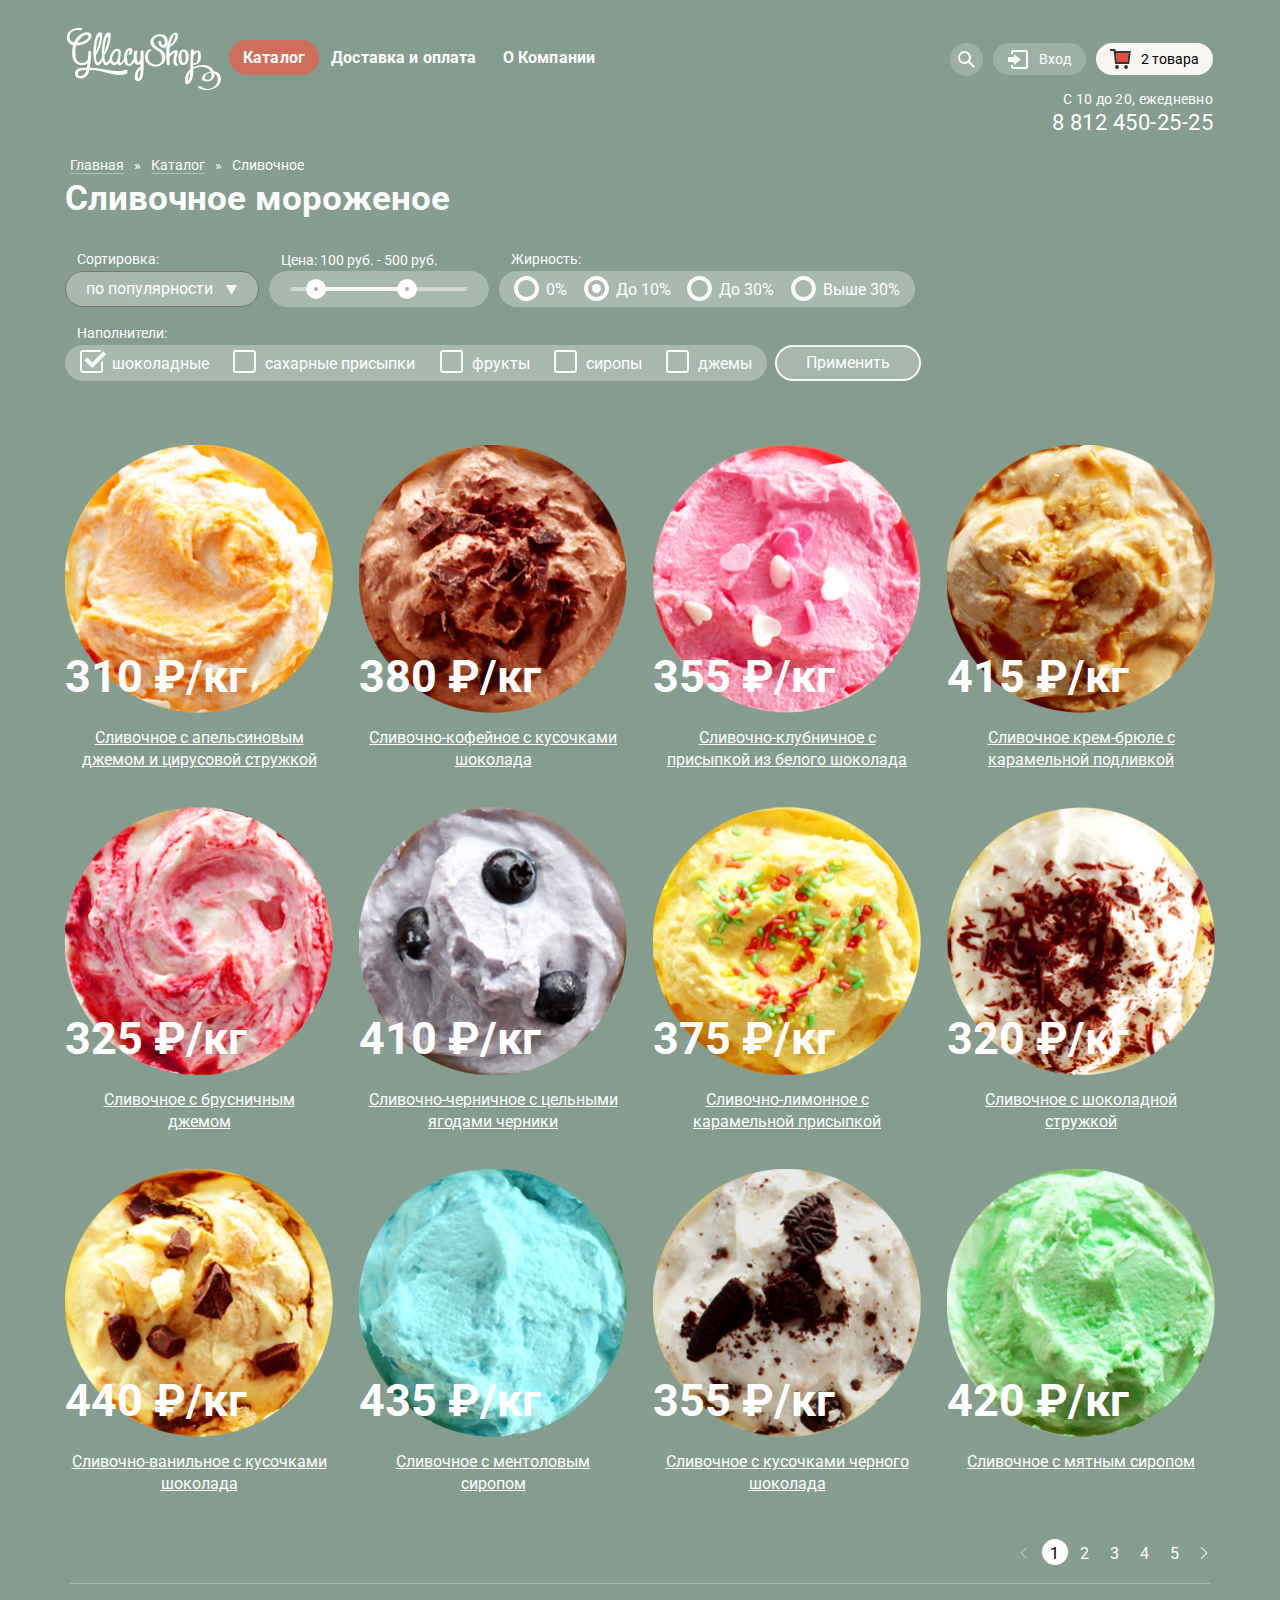
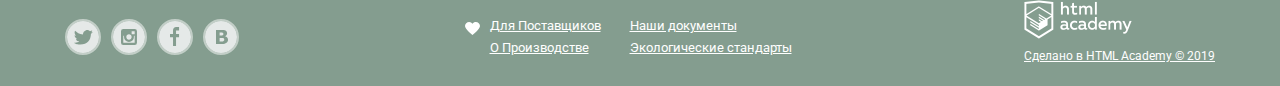
==== commit b9c57149: "20. Личный проект: завершаем вёрстку" ====
--- a/css/style.css
+++ b/css/style.css
@@ -435,7 +435,7 @@
 
 .about-us {
     width: 1146px;
-    height: 310px;
+    min-height: 310px;
     border-radius: 20px;
     margin: 40px auto;
     background-color: #efe3cb;
@@ -507,9 +507,8 @@
 
 .footer {
     display: flex;
-    width: 100%;
+    min-width: 100%;
     height: 102px;
-    /* background-color: #aaaaaa; */
     justify-content: space-between;
 }
 
@@ -939,7 +938,7 @@
 
 .catalog-item {
     padding: 10px 13px;
-    height: 360px;
+    min-height: 360px;
     position: relative;
 }
 
@@ -969,12 +968,14 @@
 
 /* выпадающая кнопка при ховере */
 
+.bestseller__items .bestseller__item:hover,
 .catalog__items .catalog-item:hover {
     background-color: #9AAEA2;
     border-top-left-radius: 5px;
     border-top-right-radius: 5px;
 }
 
+.bestseller__item:hover::before,
 .catalog-item:hover::before {
     content: '';
     position: absolute;
@@ -1011,6 +1012,7 @@
     text-decoration: none;
 }
 
+.bestseller__item:hover .cart-hover,
 .catalog-item:hover .cart-hover {
     display: flex;
     border-bottom-left-radius: 5px;
@@ -1071,8 +1073,9 @@
 
 .bestseller__item {
     text-align: center;
-    height: 360px;
+    min- height: 360px;
     position: relative;
+    padding: 10px 13px;
 }
 
 .bestseller__item__price {
@@ -1090,7 +1093,7 @@
     color: #FFB99D;
 }
 
-.bestseller__item::before {
+.bestseller__item::after {
     content: "";
     position: absolute;
     top: -4px;
@@ -1180,7 +1183,7 @@
 }
 
 .map__contacts {
-    height: 302px;
+    min-height: 302px;
     width: 302px;
     border-radius: 10px;
     background-color: #FEFEFE;
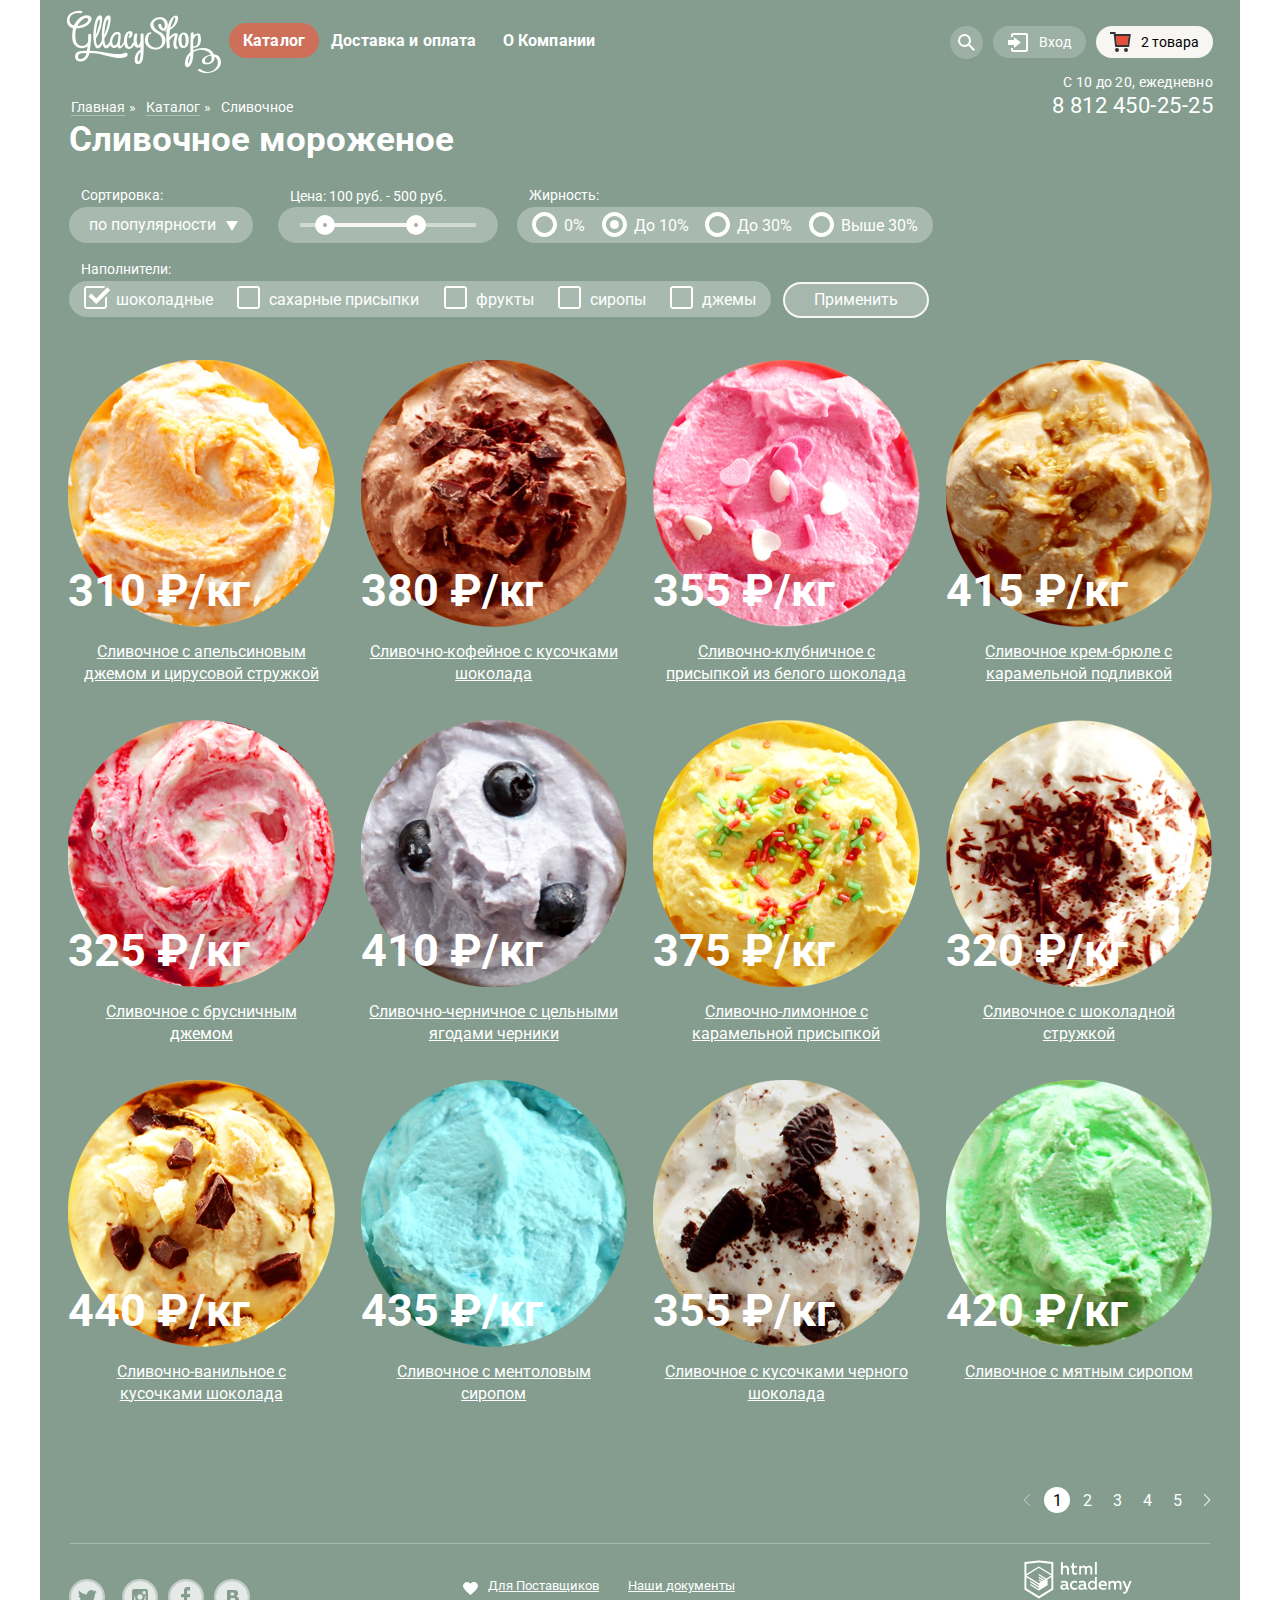
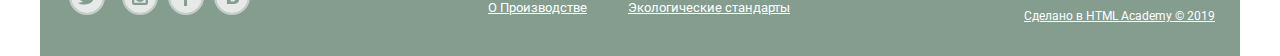
==== commit ae3947fb: "Завершающие правки!" ====
--- a/inner.html
+++ b/inner.html
@@ -20,7 +20,7 @@
                 <li class="nav__item nav__item__active"><a href="inner.html">Каталог</a>
                     <ul class="nav__submenu__items popup-hidden">
                         <li class="nav__submenu__item"><a href="#">Новинки</a></li>
-                        <li class="nav__submenu__item"><a href="#">Сливочное</a></li>
+                        <li class="nav__submenu__item"><a href="inner.html">Сливочное</a></li>
                         <li class="nav__submenu__item"><a href="#">Щербеты</a></li>
                         <li class="nav__submenu__item"><a href="#">Фруктовый лед</a></li>
                         <li class="nav__submenu__item"><a href="#">Мелорин</a></li>
@@ -155,18 +155,14 @@
             <form method="get" class="filters-sort" action="https://echo.htmlacademy.ru">
                 <fieldset class="filter">
                     <legend class="filters__parameter">Сортировка:</legend>
-                    <!--                    
-                    <label for="filter-popularity" class="visually-hidden filters__characteristic">По
-                        популярности</label>
-                    <input type="submit" name="sorting" value="По популярности" id="filter-popularity">
--->
-                    <select id="filter-popularity" name="select-popularity">
-                        <option value="по популярности">по популярности</option>
-                        <option value="сначала недорогие">сначала недорогие</option>
-                        <option value="сначала дорогие">сначала дорогие</option>
-                        <option value="по жирности">по жирности</option>
-                    </select>
-
+                    <div class="form__select">
+                        <select name="select">
+                            <option value="по популярности">по популярности</option>
+                            <option value="сначала недорогие">сначала недорогие</option>
+                            <option value="сначала дорогие">сначала дорогие</option>
+                            <option value="по жирности">по жирности</option>
+                        </select>
+                    </div>
                 </fieldset>
                 <fieldset class="filter">
                     <legend class="filters__parameter"> Цена: <span class="filters__characteristic">100 руб.</span> -
@@ -400,7 +396,7 @@
         </ul>
         <div class="foother__logo-copyright">
             <p>
-                <a class="foother__logo" href="https://htmlacademy.ru/"><img src="img/logo-htmlacademy-small.png" width="108" height="39" alt="Логотип HTML Academy"></a>
+                <a class="foother__logo" href="https://htmlacademy.ru/intensive/htmlcss"><img src="img/logo-htmlacademy-small.png" width="108" height="39" alt="Логотип HTML Academy"></a>
             </p>
             <p><a class="copyright" href="https://htmlacademy.ru/">Сделано в HTML Academy © 2019</a></p>
         </div>
--- a/css/style.css
+++ b/css/style.css
@@ -1,7 +1,4 @@
 /* tmp */
-
-
-/* .popup-hidden, */
 
 .visually-hidden {
     display: none;
@@ -14,18 +11,29 @@
 /* global */
 
 body {
-    width: 1200px;
+    max-width: 1200px;
     margin: 0 auto;
-    padding: 0;
+    padding: 10px 0;
+    box-sizing: border-box;
     font-family: "Roboto", Arial, sans-serif;
     font-size: 16px;
     line-height: 22px;
     font-weight: 400;
     color: rgb(50, 50, 50);
-    background-color: #849d8f;
+    /* background-color: #849d8f; */
     background-image: url("../img/background-sliders1.png");
     background-position: top center;
     background-repeat: no-repeat;
+}
+
+.catalog,
+.filters,
+.about-us,
+.bestseller,
+.special-offer,
+.slider,
+.header-top {
+    margin: 0 27px;
 }
 
 h1 {
@@ -135,11 +143,9 @@
 
 .special-offer__item__btn>a {
     font-size: 18px;
-    /* line-height: 24px; */
     color: #ffffff;
     font-weight: 700;
     text-decoration: none;
-    /* background-color: #f06541; */
 }
 
 
@@ -230,8 +236,6 @@
     line-height: 24px;
     color: #fefefe;
     font-weight: 700;
-    /* background-color: #ef6140; */
-    /* text-decoration: none; */
 }
 
 
@@ -264,7 +268,6 @@
 #map-googl {
     width: 100%;
     height: 430px;
-    background-color: #dddddd;
     margin-bottom: 100px;
 }
 
@@ -332,16 +335,17 @@
     height: 260px;
     width: 260px;
     border-radius: 130px;
+    margin-top: 10px;
 }
 
 
 /* Сеточные стили */
 
 .header-top {
-    /* padding-left: 27px; */
-    /* padding-right: 27px; */
     display: flex;
     flex-direction: column;
+    position: relative;
+    /* z-index: 5; */
 }
 
 .header-nav {
@@ -362,43 +366,16 @@
     width: 175px;
     height: 45px;
     align-self: flex-end;
-    /* margin-top: 0; */
-    /* background-color: #999999; */
 }
 
 .filters {
     display: flex;
     flex-wrap: wrap;
-    padding-left: 23px;
-    padding-right: : 23px;
-}
-
-.slider {
-    display: flex;
-    width: 100%;
-}
-
-.slider__item {
-    display: flex;
-    flex-direction: row;
-    flex-wrap: wrap;
-    justify-content: center;
-    align-items: flex-start;
-    align-content: center;
-}
-
-.slider__item__btn {
-    /* width: 282px; */
-    /* height: 66px; */
-    /* border-radius: 33px; */
-    /* background-color: #ee5e3e; */
 }
 
 .special-offer__items {
     display: flex;
     width: 100%;
-    /* padding-left: 27px; */
-    /* padding-right: 27px; */
 }
 
 .special-offer1 {
@@ -424,20 +401,22 @@
 .breadcrumbs__items,
 .page-title {
     display: flex;
-    width: 100%;
-    padding-left: 25px;
-    padding-right: 25px;
+    margin-top: 2px;
+    margin-left: 27px;
+    margin-right: 27px;
+    box-sizing: border-box;
+    padding-left: 2px;
 }
 
 .breadcrumbs__item {
-    padding: 5px;
+    padding: 2px;
 }
 
 .about-us {
     width: 1146px;
     min-height: 310px;
     border-radius: 20px;
-    margin: 40px auto;
+    margin: 0px auto;
     background-color: #efe3cb;
     background-image: url("../img/background_about-us.jpg");
     background-repeat: repeat;
@@ -456,31 +435,24 @@
 
 .about-us__item:nth-child(1) {
     margin-right: 5px;
-    /* margin-bottom: 0px; */
-    /* background-color: #bbbbbb; */
 }
 
 .about-us__item:nth-child(2) {
     margin-left: 5px;
-    /* margin-bottom: 0px; */
-    /* background-color: #cccccc; */
 }
 
 .about-us__item:nth-child(3) {
     margin-right: 5px;
-    /* margin-top: 0px; */
-    /* background-color: #dddddd; */
 }
 
 .about-us__item:nth-child(4) {
     margin-left: 5px;
-    /* margin-top: 0px; */
-    /* background-color: #eeeeee; */
 }
 
 .news-subscription {
     display: flex;
     margin-bottom: 40px;
+    margin-top: 25px;
 }
 
 .store-news {
@@ -491,7 +463,6 @@
     background-repeat: repeat;
     margin-left: auto;
     margin-right: 10px;
-    background-color: #cccccc;
 }
 
 .subscription {
@@ -502,7 +473,6 @@
     background-repeat: repeat;
     margin-left: 10px;
     margin-right: auto;
-    background-color: #bbbbbb;
 }
 
 .footer {
@@ -510,14 +480,12 @@
     min-width: 100%;
     height: 102px;
     justify-content: space-between;
+    width: 100%;
 }
 
 .socials {
     width: 200px;
     height: 50px;
-    /* background-color: #bbbbbb; */
-    /* margin-left:26px; */
-    /* margin-top:36px; */
 }
 
 .socials__items {
@@ -530,16 +498,14 @@
     width: 36px;
     height: 36px;
     border-radius: 20px;
-    /* background-color: #e6ebe9; */
     border: 2px solid #c2cec7;
-    margin: 5px;
+    margin: 5px 12px;
 }
 
 .socials__item:nth-child(2) {
     width: 36px;
     height: 36px;
     border-radius: 20px;
-    /* background-color: #e6ebe9; */
     border: 2px solid #c2cec7;
     margin: 5px;
 }
@@ -548,7 +514,6 @@
     width: 36px;
     height: 36px;
     border-radius: 20px;
-    /* background-color: #e6ebe9; */
     border: 2px solid #c2cec7;
     margin: 5px;
 }
@@ -557,7 +522,6 @@
     width: 36px;
     height: 36px;
     border-radius: 20px;
-    /* background-color: #e6ebe9; */
     border: 2px solid #c2cec7;
     margin: 5px;
 }
@@ -568,7 +532,6 @@
     align-content: flex-start;
     width: 350px;
     padding: 0;
-    /* background-color: #ddd; */
 }
 
 .footer__menu_item {
@@ -578,10 +541,7 @@
 .foother__logo-copyrigh {
     width: 195px;
     height: 70px;
-    /* background-color: #cccccc; */
-    /* margin-right:26px; */
     margin-left: auto;
-    /* margin-top: 14px; */
 }
 
 .foother__logo-copyrigh p {
@@ -593,20 +553,25 @@
     display: flex;
     flex-wrap: wrap;
     align-content: flex-start;
+    justify-content: space-between;
     padding: 0;
+    margin: 0;
+}
+
+.catalog {
+    margin-left: 15px;
+    margin-right: 15px;
 }
 
 .catalog-item,
 .bestseller__item {
     width: 25%;
     box-sizing: border-box;
-    /* padding: 15px; */
 }
 
 .pagination__list {
     display: flex;
     justify-content: flex-end;
-    /* background-color: #aaaaaa; */
 }
 
 .pagination__item {
@@ -618,6 +583,10 @@
 
 
 /* поправила фильтр */
+
+.filter {
+    margin-top: -5px;
+}
 
 .filters-sort {
     display: flex;
@@ -629,11 +598,6 @@
     padding: 0;
     margin-right: 8px;
 }
-
-
-/*
- .filter:nth-child(1) { width: 194px; height: 36px; border-radius: 36px; background-color: #a8bab0; } 
- */
 
 .filter:nth-child(2) {
     width: 220px;
@@ -662,6 +626,9 @@
     border: 2px solid #f6f8f7;
     border-radius: 36px;
     background-color: #a6b7ae;
+    box-sizing: border-box;
+    margin-top: -4px;
+    margin-left: 4px;
 }
 
 .filters__grease,
@@ -683,12 +650,6 @@
 
 
 /* .header-top { background: url(../img/training-background/heder.png) top center no-repeat; } */
-
-.header-top {
-    margin-left: 27px;
-    margin-right: 27px;
-    margin-top: 27px;
-}
 
 .nav__items {
     padding: 0;
@@ -697,6 +658,7 @@
     align-items: center;
     width: 520px;
     margin-top: 20px;
+    z-index: 10;
 }
 
 .nav__items a {
@@ -729,7 +691,7 @@
 
 button.nav__search__btn {
     border-radius: 50%;
-    background-color: rgb(255, 255, 255, 0.2);
+    background-color: rgba(255, 255, 255, 0.2);
     width: 33px;
     height: 33px;
     box-sizing: border-box;
@@ -887,6 +849,7 @@
     width: 100%;
     display: inline-block;
     box-sizing: border-box;
+    border-radius: 0;
 }
 
 .nav__submenu__items li:nth-child(1) a {
@@ -911,11 +874,6 @@
 }
 
 
-/*
- .header-top { padding-top: 40px; } 
- */
-
-
 /* Каталог */
 
 
@@ -931,13 +889,8 @@
     height: auto;
 }
 
-.catalog__items {
-    padding-left: 12px;
-    padding-right: 12px;
-}
-
 .catalog-item {
-    padding: 10px 13px;
+    padding: 5px 13px;
     min-height: 360px;
     position: relative;
 }
@@ -945,6 +898,7 @@
 .catalog__item__price {
     margin: -65px;
     padding-left: 65px;
+    margin-right: 0;
 }
 
 .catalog__item__title {
@@ -1021,7 +975,7 @@
 
 .cart-link {
     font-size: 18px;
-    font-family: "Roboto";
+    font-family: "Roboto", Arial, sans-serif;
     color: rgb(254, 254, 254);
     font-weight: bold;
     line-height: 24px;
@@ -1059,34 +1013,32 @@
  .bestseller { background: url(../img/training-background/hity.png) top center no-repeat; } 
  */
 
-
-/*
- .bestseller__item img { width:100%; height:auto; } 
- */
+.bestseller {
+    margin: 10px;
+}
 
 .bestseller__items {
-    padding-left: 12px;
-    padding-right: 12px;
-    padding-top: 50px;
-    padding-top: 5px;
+    padding-top: 15px;
 }
 
 .bestseller__item {
     text-align: center;
-    min- height: 360px;
+    min-height: 360px;
     position: relative;
-    padding: 10px 13px;
 }
 
 .bestseller__item__price {
     margin-top: -60px;
     padding-right: 85px;
+    margin-right: 0;
 }
 
 .bestseller__item__title {
     padding-left: 15px;
     padding-right: 15px;
     margin-top: -20px;
+    position: relative;
+    z-index: 2;
 }
 
 .bestseller__item__title:hover a {
@@ -1096,7 +1048,7 @@
 .bestseller__item::after {
     content: "";
     position: absolute;
-    top: -4px;
+    top: 8px;
     left: 12px;
     background: url(../img/svg-gllacy/hit.svg) top center no-repeat;
     width: 65px;
@@ -1119,6 +1071,7 @@
 
 .special-offer__items {
     padding-left: 0;
+    margin-top: 32px;
 }
 
 .special-offer__item {
@@ -1134,7 +1087,7 @@
 
 .special-offer__item__btn {
     text-align: right;
-    padding-right: 22px;
+    padding-right: 23px;
     margin-top: 45px;
 }
 
@@ -1180,6 +1133,8 @@
 .map {
     height: 430px;
     position: relative;
+    width: 100%;
+    /* background: url(../img/fon-map.png) top center no-repeat; }; */
 }
 
 .map__contacts {
@@ -1220,22 +1175,27 @@
     margin-top: 0px;
 }
 
-.map__feedback__btn button {
+a.feedback-form {
     background-color: #EB533F;
     border: none;
     color: #ffffff;
     font-weight: bold;
-    line-height: 46px;
-    border-radius: 23px;
+    line-height: 40px;
+    border-radius: 22px;
     padding-left: 20px;
     padding-right: 20px;
-}
-
-.map__feedback__btn button:hover {
+    width: 252px;
+    height: 44px;
+    display: block;
+    box-sizing: border-box;
+    text-decoration: none;
+}
+
+a.feedback-form:hover {
     background-color: #ED7363;
 }
 
-.map__feedback__btn button:focus {
+a.feedback-form:focus {
     background-color: #DC543E;
 }
 
@@ -1244,7 +1204,7 @@
     color: #fefefe;
     line-height: 24px;
     font-weight: 700;
-    margin-top: 27px;
+    margin-top: 22px;
     text-align: center;
 }
 
@@ -1294,7 +1254,7 @@
 .filter:nth-child(1) {
     position: relative;
     border: none;
-    margin-bottom: 38px;
+    margin-bottom: 43px;
 }
 
 .filter:nth-child(1) .filters__parameter {
@@ -1302,17 +1262,6 @@
     top: -20px;
     left: 12px;
 }
-
-
-/*
- .filter:nth-child(1) input { background-color: rgba(250, 250, 250, 0.0); border: none; color: #ffffff; position: absolute; top: 8px; left: 15px; } 
-
- .filter:nth-child(1)::before { content: ""; position: absolute; top: 14px; right: 20px; background: url(../img/svg-gllacy/icon-down-dir-w.svg) top center no-repeat; width: 15px; height: 15px; } 
-
- .filter:nth-child(1):hover input { color: #000000; } 
-
- .filter:nth-child(1):hover::before { content: ""; position: absolute; top: 14px; right: 20px; background: url(../img/svg-gllacy/icon-down-dir.svg) top center no-repeat; width: 15px; height: 15px; } 
-*/
 
 .filter select {
     width: 194px;
@@ -1323,11 +1272,6 @@
     color: #ffffff;
 }
 
-.filter select:hover {
-    background-color: #f8f7f4;
-    color: #000;
-}
-
 .filter {
     position: relative;
 }
@@ -1339,30 +1283,87 @@
     /* Firefox */
 }
 
-.filter:nth-child(1)::before {
+.form__select {
+    width: 100%;
+    height: 36px;
+    border-radius: 18px;
+    background-color: #a8bab0;
+    position: relative;
+    color: #fff;
+}
+
+.form__select:before {
     content: "";
-    position: absolute;
-    top: 14px;
-    right: 20px;
-    background: url(../img/svg-gllacy/icon-down-dir-w.svg) top center no-repeat;
-    width: 15px;
-    height: 15px;
-}
-
-.filter:nth-child(1):hover::before {
+    display: block;
+    width: 1px;
+    height: 33px;
+    pointer-events: none;
+    position: absolute;
+    top: 1px;
+    right: 30px;
+    z-index: 1;
+}
+
+.form__select:after {
     content: "";
-    position: absolute;
-    top: 14px;
-    right: 20px;
-    background: url(../img/svg-gllacy/icon-down-dir.svg) top center no-repeat;
-    width: 15px;
-    height: 15px;
-}
+    border-style: solid;
+    border-width: 10px 6px 0 6px;
+    border-color: #fff transparent transparent transparent;
+    pointer-events: none;
+    position: absolute;
+    top: calc(50% - 4px);
+    right: 15px;
+    z-index: 1;
+}
+
+.form__select:active:after,
+.form__select:focus:after,
+.form__select:hover:after {
+    content: "";
+    border-color: #000000 transparent transparent transparent;
+}
+
+.filter select:focus,
+.filter select:hover {
+    background-color: #f8f7f4;
+    color: #000;
+}
+
+.form__select select {
+    -webkit-appearance: none;
+    -moz-appearance: none;
+    width: 100%;
+    height: 100%;
+    padding: 0 20px;
+    background: none;
+    border: none;
+}
+
+
+/* Убираем стандартные стрелочки в IE */
+
+.form__select select::-ms-expand {
+    display: none;
+}
+
+.form__select select:focus {
+    outline: 0;
+    border-color: #2cb0d8;
+}
+
+.form__select select:hover {
+    cursor: pointer;
+}
+
+
+/* end Убираем стандартные стрелочки в IE */
 
 .filter:nth-child(2) {
     position: relative;
     border: none;
-    margin-bottom: 38px;
+    margin-bottom: 43px;
+    margin-left: 17px;
+    margin-right: 17px;
 }
 
 .filter:nth-child(2) .filters__parameter {
@@ -1401,7 +1402,7 @@
 .filter:nth-child(3) {
     position: relative;
     border: none;
-    margin-bottom: 38px;
+    margin-bottom: 43px;
 }
 
 .filter:nth-child(3) .filters__parameter {
@@ -1518,7 +1519,7 @@
 }
 
 .socials {
-    margin-left: 20px;
+    margin-left: 17px;
     margin-top: 30px;
 }
 
@@ -1590,7 +1591,7 @@
  */
 
 .about-us__title {
-    padding-top: 25px;
+    padding-top: 30px;
     padding-left: 20px;
 }
 
@@ -1621,6 +1622,7 @@
     background: url(../img/svg-gllacy/ice-cream.svg) top center no-repeat;
     width: 50px;
     height: 50px;
+    z-index: 15;
 }
 
 .about-us__items .about-us__item:nth-child(2)::before {
@@ -1631,6 +1633,7 @@
     background: url(../img/svg-gllacy/cow.svg) top center no-repeat;
     width: 50px;
     height: 50px;
+    z-index: 15;
 }
 
 .about-us__items .about-us__item:nth-child(3)::before {
@@ -1641,6 +1644,7 @@
     background: url(../img/svg-gllacy/eco.svg) top center no-repeat;
     width: 50px;
     height: 50px;
+    z-index: 15;
 }
 
 .about-us__items .about-us__item:nth-child(4)::before {
@@ -1651,6 +1655,7 @@
     background: url(../img/svg-gllacy/thermometer.svg) top center no-repeat;
     width: 50px;
     height: 50px;
+    z-index: 15;
 }
 
 
@@ -1669,7 +1674,7 @@
 
 h2.store-news__title {
     font-size: 16px;
-    font-family: "Roboto";
+    font-family: "Roboto", Arial, sans-serif;
     color: rgb(50, 50, 50);
     margin-top: 23px;
     margin-left: 20px;
@@ -1750,51 +1755,31 @@
 /* пагинация каталог */
 
 .pagination__list {
-    margin-right: 20px;
+    margin-right: 3px;
+    margin-top: 50px;
+    margin-bottom: 28px;
 }
 
 .pagination__list .pagination__item:nth-child(1) img {
     transform: rotate(180deg);
 }
 
-.pagination__item {
-    padding: 2px;
-    margin: 2px;
+.pagination__item a {
     width: 26px;
     height: 26px;
     border-radius: 13px;
     box-sizing: border-box;
-}
-
-.pagination__item a {
-    position: relative;
-    top: 2px;
-    left: 6px;
-}
-
-.pagination__list .pagination__item:nth-child(2) a {
-    top: 4px;
-}
-
-.pagination__item__current {
+    display: inline-block;
+    padding: 5px 9px;
+}
+
+.pagination__list a:hover {
+    background-color: #9AAEA2;
+}
+
+.pagination__item__current a,
+.pagination__item a:focus {
     background-color: #ffffff;
-}
-
-.pagination__item__current a {
-    color: #000000;
-}
-
-.pagination__item:hover {
-    background-color: #9AAEA2;
-}
-
-.pagination__item:active,
-.pagination__item:focus {
-    background-color: #ffffff;
-}
-
-.pagination__item:active a,
-.pagination__item:focus a {
     color: #000000;
 }
 
@@ -1820,6 +1805,11 @@
 
 .breadcrumbs__items {
     margin-bottom: 0;
+    margin-top: -22px;
+    z-index: 5;
+    position: relative;
+    margin-left: 27px;
+    margin-right: 27px;
 }
 
 h1 {
@@ -1833,27 +1823,25 @@
 
 /* слайдер */
 
-.slider__item__btn {
-    width: 100%;
-    text-align: center;
-    position: absolute;
-    bottom: 60px;
-}
-
 .slider__items {
+    padding: 0;
+    height: 480px;
+}
+
+.slider__item {
+    width: 1045px;
+    height: 881px;
+    box-sizing: border-box;
     margin: 0 auto;
-    padding: 0;
-}
-
-.slider__item {
-    position: relative;
+    position: absolute;
+    top: 0;
 }
 
 .slider__item__title {
-    padding: 0 10px;
-    text-align: center;
-    position: absolute;
-    top: 210px;
+    position: absolute;
+    top: 330px;
+    left: calc(50% - 280px);
+    width: 700px;
 }
 
 .slider__item__btn a {
@@ -1864,6 +1852,9 @@
     border-radius: 31px;
     box-shadow: 0px 2px 2px 0 var(--deep-red-64);
     background-image: linear-gradient(to top, #e74a35, #f26843);
+    position: absolute;
+    left: calc(50% - 85px);
+    top: 542px;
 }
 
 .slider__item__btn a:hover {
@@ -1884,14 +1875,14 @@
 .slider-nav {
     display: flex;
     position: absolute;
-    bottom: 80px;
-    left: -250px;
+    left: -45px;
+    top: 558px;
 }
 
 .slider-nav__item {
-    width: 22px;
-    height: 22px;
-    border-radius: 11px;
+    width: 20px;
+    height: 20px;
+    border-radius: 10px;
     border: 2px solid #ffffff;
     box-sizing: border-box;
     margin: 5px;
@@ -2193,10 +2184,6 @@
 }
 
 .feedback-popup-hidden {
-    /* display:block; */
-}
-
-.feedback-popup-hidden {
     border-radius: 5px;
     background-color: rgb(248, 247, 244);
     box-shadow: 0px 20px 20px 0px rgba(0, 0, 0, 0.4);
@@ -2354,4 +2341,20 @@
 /* end выпадающие окна */
 
 
-/* end задание Декоративные элементы */+/* end задание Декоративные элементы */
+
+
+/* подложка фона под index.html */
+
+
+/*
+body { background: url(../img/training-background/gllacy-index.jpg) top center no-repeat; } 
+*/
+
+
+/* подложка фона под inner.html */
+
+
+/*
+body { background: url(../img/training-background/gllacy-catalog.jpg) center center no-repeat; } 
+*/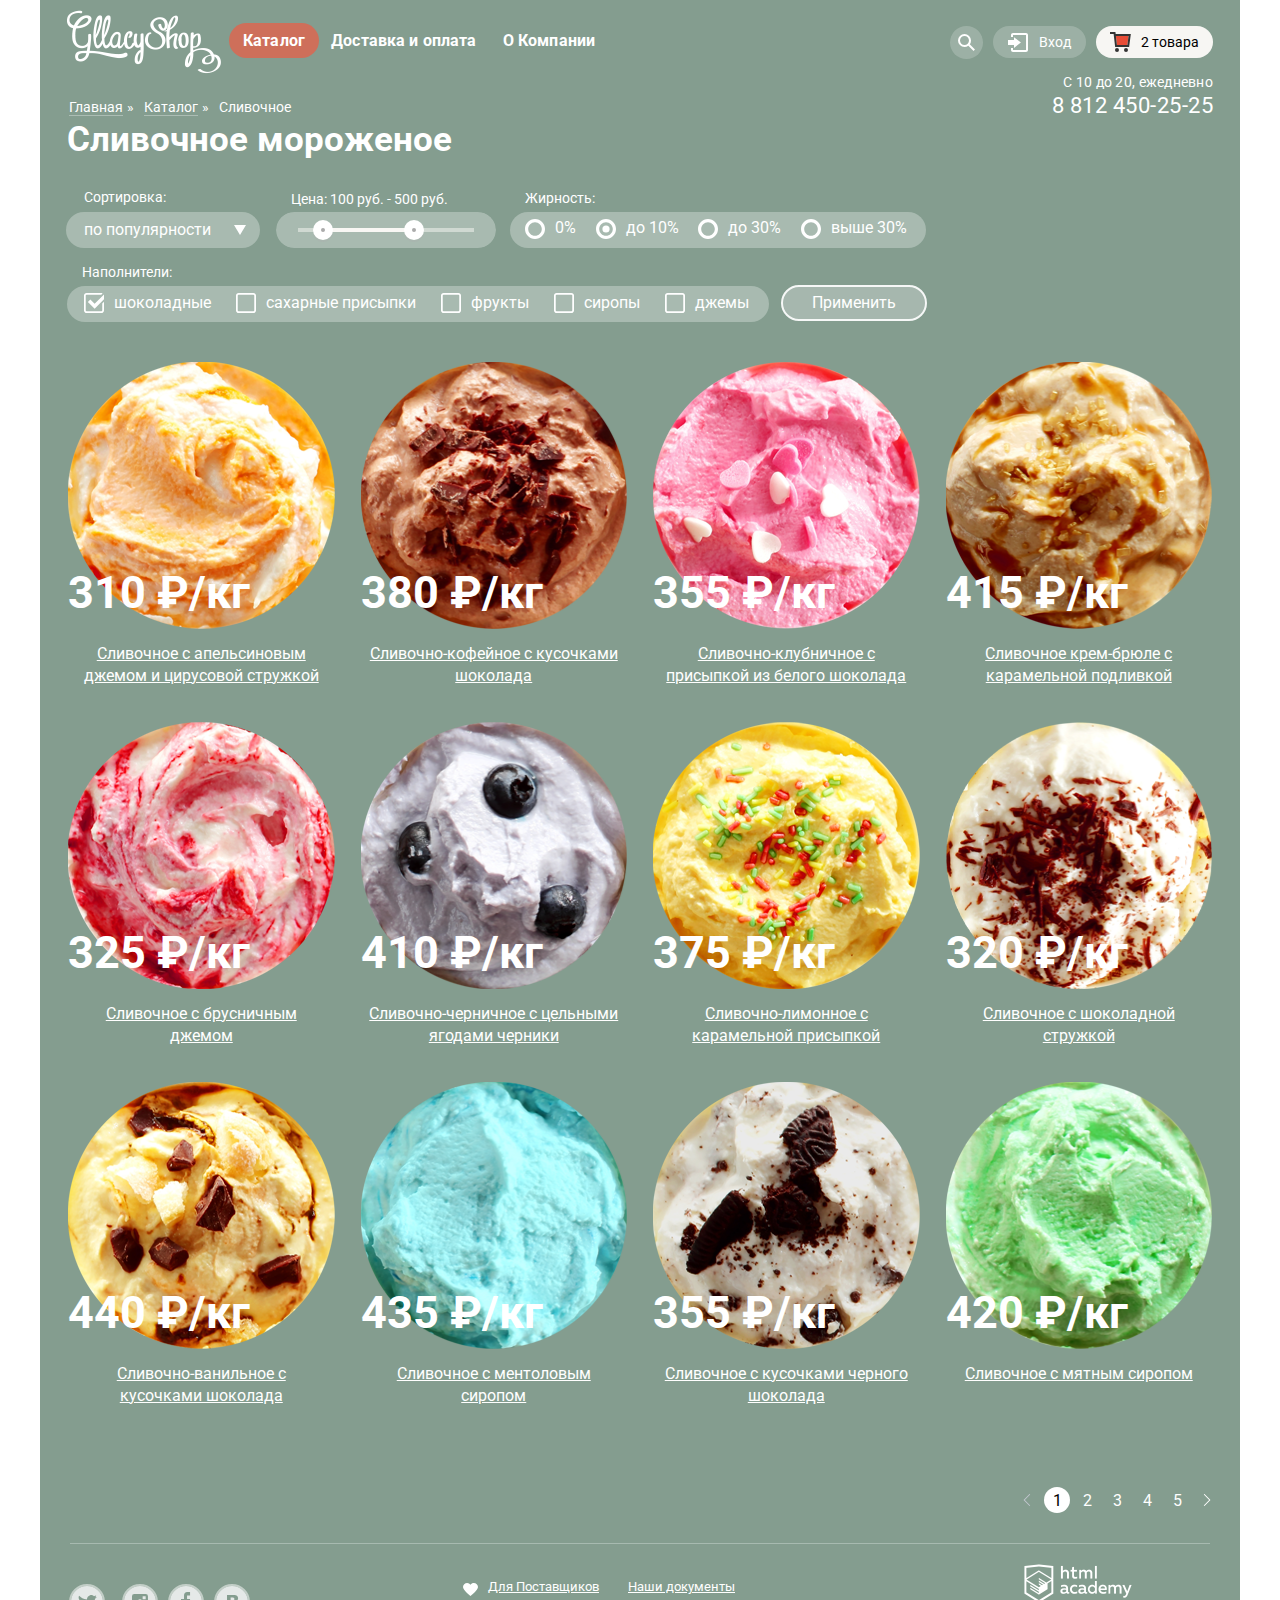
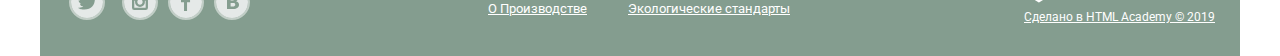
==== commit 8d17091e: "Правки!" ====
--- a/inner.html
+++ b/inner.html
@@ -10,398 +10,398 @@
 </head>
 
 <body>
-
-    <header class="header-top">
-        <nav class="header-nav">
-            <a class="logo" href="index.html">
-                <img src="img/logo-gllacyshop.png" width="154" height="64" alt="Логотип «Глейси»">
-            </a>
-            <ul class="nav__items">
-                <li class="nav__item nav__item__active"><a href="inner.html">Каталог</a>
-                    <ul class="nav__submenu__items popup-hidden">
-                        <li class="nav__submenu__item"><a href="#">Новинки</a></li>
-                        <li class="nav__submenu__item"><a href="inner.html">Сливочное</a></li>
-                        <li class="nav__submenu__item"><a href="#">Щербеты</a></li>
-                        <li class="nav__submenu__item"><a href="#">Фруктовый лед</a></li>
-                        <li class="nav__submenu__item"><a href="#">Мелорин</a></li>
-                    </ul>
-                </li>
-                <li class="nav__item"><a href="#">Доставка и оплата</a></li>
-                <li class="nav__item"><a href="#">О Компании</a></li>
+    <div class="container">
+        <header class="header-top">
+            <nav class="header-nav">
+                <a class="logo" href="index.html">
+                    <img src="img/logo-gllacyshop.png" width="154" height="64" alt="Логотип «Глейси»">
+                </a>
+                <ul class="nav__items">
+                    <li class="nav__item nav__item__active"><a href="inner.html">Каталог</a>
+                        <ul class="nav__submenu__items popup-hidden">
+                            <li class="nav__submenu__item"><a href="#">Новинки</a></li>
+                            <li class="nav__submenu__item"><a href="inner.html">Сливочное</a></li>
+                            <li class="nav__submenu__item"><a href="#">Щербеты</a></li>
+                            <li class="nav__submenu__item"><a href="#">Фруктовый лед</a></li>
+                            <li class="nav__submenu__item"><a href="#">Мелорин</a></li>
+                        </ul>
+                    </li>
+                    <li class="nav__item"><a href="#">Доставка и оплата</a></li>
+                    <li class="nav__item"><a href="#">О Компании</a></li>
+                </ul>
+
+                <div class="nav__search">
+                    <p>
+                        <button type="button" class="nav__search__btn">
+                            <span class="visually-hidden">Поиск</span>
+                            <svg xmlns="http://www.w3.org/2000/svg" xmlns:xlink="http://www.w3.org/1999/xlink" width="17"
+                                height="17" viewBox="0 0 17 17">
+                                <path fill="#fff"
+                                    d="M16.958 15.527L11.75 10.32A6.455 6.455 0 0 0 13 6.5 6.5 6.5 0 1 0 6.5 13a6.465 6.465 0 0 0 3.839-1.263l5.205 5.204 1.414-1.414zM6.5 11C4.019 11 2 8.981 2 6.5S4.019 2 6.5 2 11 4.019 11 6.5 8.981 11 6.5 11z" />
+                            </svg>
+                        </button>
+                    </p>
+                    <div class="search-popup-hidden">
+                        <h2 class="visually-hidden">Поиск</h2>
+                        <form class="search" action="https://echo.htmlacademy.ru" method="post">
+                            <label class="visually-hidden" for="search">Поиск</label>
+                            <input type="search" name="search" id="search" placeholder="Что ищем?">
+                        </form>
+                    </div>
+                </div>
+
+                <div class="nav__login">
+                    <p>
+                        <button type="button" class="nav__login__btn">
+                            <span>
+                                <svg xmlns="http://www.w3.org/2000/svg" xmlns:xlink="http://www.w3.org/1999/xlink"
+                                    width="21" height="19" viewBox="0 0 21 19">
+                                    <g fill="#fff">
+                                        <path d="M6 14.875L12.917 9.5 6 4.125v2.917H-.042v4.917H6z" />
+                                        <path
+                                            d="M18 0H5C3.9 0 3 .9 3 2v2h2V2h13v15H5v-2H3v2c0 1.1.9 2 2 2h13c1.1 0 2-.9 2-2V2c0-1.1-.9-2-2-2z" />
+                                    </g>
+                                </svg>
+                            </span>
+                            <span>Вход</span>
+                        </button>
+                    </p>
+                    <div class="login-popup-hidden">
+                        <h2 class="visually-hidden">Вход</h2>
+                        <form class="login" action="https://echo.htmlacademy.ru" method="post">
+                            <p><label class="visually-hidden" for="login-email">Электронная почта</label>
+                                <input type="email" name="email" id="login-email" class="login-email" placeholder="email@example.com"></p>
+                            <p><label class="visually-hidden" for="login-password">Пароль</label>
+                                <input type="password" name="password" id="login-password" class="login-password" placeholder="********"></p>
+                            <button type="submit">Войти</button>
+                            <div class="login-text">
+                                <p><a href="#">Забыли пароль?</a></p>
+                                <p><a href="#">Новая регистрация</a></p>
+                            </div>
+                        </form>
+                    </div>
+                </div>
+
+                <div class="nav__cart nav__full-cart">
+
+
+                    <p>
+                        <button type="button" class="nav__full-cart__btn">
+                            <span>
+                                <svg xmlns="http://www.w3.org/2000/svg" width="21" height="20" viewBox="0 0 21 20">
+                                    <path fill="#E84D37" d="M5.888 4.031L6.922 13h10.45l1.176-8.969z" />
+                                    <circle fill="#343434" cx="6.984" cy="18" r="2" />
+                                    <circle fill="#343434" cx="15.984" cy="18" r="2" />
+                                    <path fill="#343434"
+                                        d="M5.657 2.031L5.422 0H0v2h3.64l1.5 13h13.988l1.699-12.969H5.657zM17.372 13H6.922L5.888 4.031h12.66L17.372 13z" />
+                                </svg> </span>
+                            <span>
+                                2 товара
+                            </span>
+                        </button>
+                    </p>
+
+                    <div class="full-cart-popup-hidden">
+                        <h2 class="visually-hidden">Корзина</h2>
+                        <form class="cart" action="https://echo.htmlacademy.ru" method="post">
+                            <p class="cart__product-text">
+                                <button type="button">
+                                    <svg xmlns="http://www.w3.org/2000/svg" width="11" height="11" viewBox="0 0 11 11">
+                                        <path fill="#231F20"
+                                            d="M10.979.728l-.708-.707L5.5 4.792.729.021.021.728 4.793 5.5.021 10.271l.707.708L5.5 6.207l4.771 4.772.708-.708L6.207 5.5z" />
+                                    </svg>
+                                </button>
+                                <img src="img/product-1.jpg" width="30" height="30" alt="Сливочное мороженое с апельсиновым джемом и цитрусовой стружкой">
+                                <span class="cart__product">Пломбир с апельсиновым джемом</span>
+                                <span class="cart__weight">1,5 кг х <span class="cart__product-price">200 руб.</span></span>
+                                <span class="cart_product-total-price">300 руб.</span>
+                            </p>
+                            <p class="cart__product-text">
+                                <button type="button">
+                                    <svg xmlns="http://www.w3.org/2000/svg" width="11" height="11" viewBox="0 0 11 11">
+                                        <path fill="#231F20"
+                                            d="M10.979.728l-.708-.707L5.5 4.792.729.021.021.728 4.793 5.5.021 10.271l.707.708L5.5 6.207l4.771 4.772.708-.708L6.207 5.5z" />
+                                    </svg>
+                                </button>
+                                <img src="img/product-3.jpg" width="30" height="30" alt="Сливочно-клубничное мороженое с присыпкой из белого шоколада">
+                                <span class="cart__product">Клубничный пломбир с присыпкой из белого шоколада</span>
+                                <span class="cart__weight">1,5 кг х <span class="cart__product-price">300 руб.</span></span>
+                                <span class="cart_product-total-price">450 руб.</span>
+                            </p>
+                            <hr>
+                            <p class="total-price">Итого: 750 руб.</p>
+                            <button class="submit" type="submit">Оформить заказ</button>
+                        </form>
+                    </div>
+                </div>
+
+            </nav>
+            <div class="header__timetable">
+                <p class="header__timetable__time-schedule">С 10 до 20, ежедневно </p>
+                <p class="header__timetable__phone">8 812 450-25-25</p>
+            </div>
+        </header>
+
+        <main>
+            <ul class="breadcrumbs__items">
+                <li class="breadcrumbs__item"><a href="index.html">Главная</a></li>
+                <li class="breadcrumbs__item"><a href="inner.html">Каталог</a></li>
+                <li class="breadcrumbs-current breadcrumbs__item">Сливочное</li>
             </ul>
-
-            <div class="nav__search">
-                <p>
-                    <button type="button" class="nav__search__btn">
-                        <span class="visually-hidden">Поиск</span>
-                        <svg xmlns="http://www.w3.org/2000/svg" xmlns:xlink="http://www.w3.org/1999/xlink" width="17"
-                            height="17" viewBox="0 0 17 17">
-                            <path fill="#fff"
-                                d="M16.958 15.527L11.75 10.32A6.455 6.455 0 0 0 13 6.5 6.5 6.5 0 1 0 6.5 13a6.465 6.465 0 0 0 3.839-1.263l5.205 5.204 1.414-1.414zM6.5 11C4.019 11 2 8.981 2 6.5S4.019 2 6.5 2 11 4.019 11 6.5 8.981 11 6.5 11z" />
-                        </svg>
-                    </button>
-                </p>
-                <div class="search-popup-hidden">
-                    <h2 class="visually-hidden">Поиск</h2>
-                    <form class="search" action="https://echo.htmlacademy.ru" method="post">
-                        <label class="visually-hidden" for="search">Поиск</label>
-                        <input type="search" name="search" id="search" placeholder="Что ищем?">
-                    </form>
-                </div>
-            </div>
-
-            <div class="nav__login">
-                <p>
-                    <button type="button" class="nav__login__btn">
-                        <span>
-                            <svg xmlns="http://www.w3.org/2000/svg" xmlns:xlink="http://www.w3.org/1999/xlink"
-                                width="21" height="19" viewBox="0 0 21 19">
-                                <g fill="#fff">
-                                    <path d="M6 14.875L12.917 9.5 6 4.125v2.917H-.042v4.917H6z" />
+            <h1 class="page-title">Сливочное мороженое</h1>
+
+            <section class="filters">
+                <h2 class="visually-hidden">Фильтр товаров</h2>
+                <form method="get" class="filters-sort" action="https://echo.htmlacademy.ru">
+                    <fieldset class="filter">
+                        <legend class="filters__parameter">Сортировка:</legend>
+                        <div class="form__select">
+                            <select name="select">
+                                <option value="по популярности">по популярности</option>
+                                <option value="сначала недорогие">сначала недорогие</option>
+                                <option value="сначала дорогие">сначала дорогие</option>
+                                <option value="по жирности">по жирности</option>
+                            </select>
+                        </div>
+                    </fieldset>
+                    <fieldset class="filter">
+                        <legend class="filters__parameter"> Цена: <span class="filters__characteristic">100 руб.</span> -
+                            <span class="filters__characteristic">500 руб.</span></legend>
+                        <p class="visually-hidden">Выбор цены:</p>
+                        <div class="filter-slider"> </div>
+                        <div class="filter-btn-min"> </div>
+                        <div class="filter-btn-max"> </div>
+                    </fieldset>
+                    <fieldset class="filter">
+                        <legend class="filters__parameter">Жирность:</legend>
+                        <ul class="filters__characteristic filters__grease">
+                            <li class="filters__characteristic">
+                                <input type="radio" name="product-group" value="low-fat" id="filter-low-fat">
+                                <label for="filter-low-fat"><span></span>0%</label>
+                            </li>
+                            <li class="filters__characteristic">
+                                <input type="radio" name="product-group" value="smaller-10" id="filter-smaller-10" checked>
+                                <label for="filter-smaller-10"><span></span>до 10%</label>
+                            </li>
+                            <li class="filters__characteristic">
+                                <input type="radio" name="product-group" value="smaller-30" id="filter-smaller-30">
+                                <label for="filter-smaller-30"><span></span>до 30%</label>
+                            </li>
+                            <li class="filters__characteristic">
+                                <input type="radio" name="product-group" value="larger-30" id="filter-larger-30">
+                                <label for="filter-larger-30"><span></span>выше 30%</label>
+                            </li>
+                        </ul>
+                    </fieldset>
+                    <fieldset class="filter">
+                        <legend class="filters__parameter">Наполнители:</legend>
+                        <ul class="filters__characteristic filters__fillers">
+                            <li class="filters__characteristic">
+                                <input type="checkbox" name="chocolate" id="filter-chocolate" checked>
+                                <label for="filter-chocolate"><span></span>шоколадные</label>
+                            </li>
+                            <li class="filters__characteristic">
+                                <input type="checkbox" name="sugar-powders" id="filter-sugar-powders">
+                                <label for="filter-sugar-powders"><span></span>сахарные присыпки</label>
+                            </li>
+                            <li class="filters__characteristic">
+                                <input type="checkbox" name="fruit" id="filter-fruit">
+                                <label for="filter-fruit"><span></span>фрукты</label>
+                            </li>
+                            <li class="filters__characteristic">
+                                <input type="checkbox" name="syrups" id="filter-syrups">
+                                <label for="filter-syrups"><span></span>сиропы</label>
+                            </li>
+                            <li class="filters__characteristic">
+                                <input type="checkbox" name="jams" id="filter-jams">
+                                <label for="filter-jams"><span></span>джемы</label>
+                            </li>
+                        </ul>
+                    </fieldset>
+                    <button type="submit" class="filters__btn"> Применить </button>
+                </form>
+            </section>
+
+            <section class="catalog">
+                <h2 class="visually-hidden">Список разновидностей мороженого</h2>
+                <ul class="catalog__items">
+                    <li class="catalog-item">
+                        <img src="img/product-1.png" width="267" height="267" alt="Сливочное мороженое с апельсиновым джемом и цитрусовой стружкой">
+                        <p class="catalog__item__price">310 ₽<span>/кг</span></p>
+                        <p class="catalog__item__title"><a href="#">Сливочное с апельсиновым джемом и цирусовой стружкой</a>
+                        </p>
+                        <div class="cart-hover">
+                            <a href="#" class="cart-link">Быстрый просмотр</a>
+                        </div>
+                    </li>
+                    <li class="catalog-item">
+                        <img src="img/product-2.png" width="267" height="267" alt="Сливочно-кофейное мороженое с кусочками шоколада">
+                        <p class="catalog__item__price">380 ₽<span>/кг</span></p>
+                        <p class="catalog__item__title"><a href="#">Сливочно-кофейное с кусочками шоколада</a></p>
+                        <div class="cart-hover">
+                            <a href="#" class="cart-link">Быстрый просмотр</a>
+                        </div>
+                    </li>
+                    <li class="catalog-item">
+                        <img src="img/product-3.png" width="267" height="267" alt="Сливочно-клубничное мороженое с присыпкой из белого шоколада">
+                        <p class="catalog__item__price">355 ₽<span>/кг</span></p>
+                        <p class="catalog__item__title"><a href="#">Сливочно-клубничное с присыпкой из белого шоколада</a>
+                        </p>
+                        <div class="cart-hover">
+                            <a href="#" class="cart-link">Быстрый просмотр</a>
+                        </div>
+                    </li>
+                    <li class="catalog-item">
+                        <img src="img/product-4.png" width="267" height="267" alt="Сливочное мороженое крем-брюле с карамельной подливкой">
+                        <p class="catalog__item__price">415 ₽<span>/кг</span></p>
+                        <p class="catalog__item__title"><a href="#">Сливочное крем-брюле с карамельной подливкой</a></p>
+                        <div class="cart-hover">
+                            <a href="#" class="cart-link">Быстрый просмотр</a>
+                        </div>
+                    </li>
+                    <li class="catalog-item">
+                        <img src="img/product-5.png" width="267" height="267" alt="Сливочное с брусничным джемом">
+                        <p class="catalog__item__price">325 ₽<span>/кг</span></p>
+                        <p class="catalog__item__title"><a href="#">Сливочное с брусничным джемом</a></p>
+                        <div class="cart-hover">
+                            <a href="#" class="cart-link">Быстрый просмотр</a>
+                        </div>
+                    </li>
+                    <li class="catalog-item">
+                        <img src="img/product-6.png" width="267" height="267" alt="Сливочно-черничное с цельными ягодами черники">
+                        <p class="catalog__item__price">410 ₽<span>/кг</span></p>
+                        <p class="catalog__item__title"><a href="#">Сливочно-черничное с цельными ягодами черники</a></p>
+                        <div class="cart-hover">
+                            <a href="#" class="cart-link">Быстрый просмотр</a>
+                        </div>
+                    </li>
+                    <li class="catalog-item">
+                        <img src="img/product-7.png" width="267" height="267" alt="Сливочно-лимонное с карамельной присыпкой">
+                        <p class="catalog__item__price">375 ₽<span>/кг</span></p>
+                        <p class="catalog__item__title"><a href="#">Сливочно-лимонное с карамельной присыпкой</a></p>
+                        <div class="cart-hover">
+                            <a href="#" class="cart-link">Быстрый просмотр</a>
+                        </div>
+                    </li>
+                    <li class="catalog-item">
+                        <img src="img/product-8.png" width="267" height="267" alt="Сливочное с шоколадной стружкой">
+                        <p class="catalog__item__price">320 ₽<span>/кг</span></p>
+                        <p class="catalog__item__title"><a href="#">Сливочное с шоколадной стружкой</a></p>
+                        <div class="cart-hover">
+                            <a href="#" class="cart-link">Быстрый просмотр</a>
+                        </div>
+                    </li>
+                    <li class="catalog-item">
+                        <img src="img/product-9.png" width="267" height="267" alt="Сливочно-ванильное с кусочками шоколада">
+                        <p class="catalog__item__price">440 ₽<span>/кг</span></p>
+                        <p class="catalog__item__title"><a href="#">Сливочно-ванильное с кусочками шоколада</a></p>
+                        <div class="cart-hover">
+                            <a href="#" class="cart-link">Быстрый просмотр</a>
+                        </div>
+                    </li>
+                    <li class="catalog-item">
+                        <img src="img/product-10.png" width="267" height="267" alt="Сливочное с ментоловым сиропом">
+                        <p class="catalog__item__price">435 ₽<span>/кг</span></p>
+                        <p class="catalog__item__title"><a href="#">Сливочное с ментоловым сиропом</a></p>
+                        <div class="cart-hover">
+                            <a href="#" class="cart-link">Быстрый просмотр</a>
+                        </div>
+                    </li>
+                    <li class="catalog-item">
+                        <img src="img/product-11.png" width="267" height="267" alt="Сливочное с кусочками черного шоколада">
+                        <p class="catalog__item__price">355 ₽<span>/кг</span></p>
+                        <p class="catalog__item__title"><a href="#">Сливочное с кусочками черного шоколада</a></p>
+                        <div class="cart-hover">
+                            <a href="#" class="cart-link ">Быстрый просмотр</a>
+                        </div>
+                    </li>
+                    <li class="catalog-item">
+                        <img src="img/product-12.png" width="267" height="267" alt="Сливочное с мятным сиропом">
+                        <p class="catalog__item__price">420 ₽<span>/кг</span></p>
+                        <p class="catalog__item__title"><a href="#">Сливочное с мятным сиропом</a></p>
+                        <div class="cart-hover">
+                            <a href="#" class="cart-link">Быстрый просмотр</a>
+                        </div>
+                    </li>
+                </ul>
+                <ul class="pagination__list">
+                    <li class="pagination__item">
+                        <a><img src="img/svg-gllacy/icon-right-small.svg" width="8" height="12" alt="Предыдущая страница"></a>
+                    </li>
+                    <li class="pagination__item pagination__item__current"><a>1</a></li>
+                    <li class="pagination__item"><a href="#">2</a></li>
+                    <li class="pagination__item"><a href="#">3</a></li>
+                    <li class="pagination__item"><a href="#">4</a></li>
+                    <li class="pagination__item"><a href="#">5</a></li>
+                    <li class="pagination__item">
+                        <a href="#"><img src="img/svg-gllacy/icon-right-small-w.svg" width="8" height="12" alt="следующая страница"></a>
+                    </li>
+                </ul>
+            </section>
+            <hr class="footer-hr">
+        </main>
+        
+        <footer class="footer">
+            <div class="socials">
+                <ul class="socials__items">
+                    <li class="socials__item">
+                        <a href="#"><span class="visually-hidden">Твиттер</span>
+                            <svg xmlns="http://www.w3.org/2000/svg" width="32" height="32" viewBox="0 0 32 32">
+                                <path fill="#E5E9E8"
+                                    d="M16 0C7.164 0 0 7.164 0 16c0 8.837 7.164 16 16 16 8.837 0 16-7.163 16-16 0-8.836-7.163-16-16-16zm7.944 12.809c-.251 6.516-3.463 10.832-10.992 10.702h-.486c-.447 0-4.543-.443-5.344-1.823 2.479.19 4.247-.406 5.12-1.136-1.048-.289-2.923-.461-3.251-2.848.384.104.618.221 1.299.113-1.307-.824-2.758-1.519-2.679-3.643.311.317 1.164.518 1.46.457-.768-.233-2.149-3.244-.974-4.781 1.984 1.79 4.075 3.482 7.804 3.643.227-2.214 1.24-3.699 3.168-4.325 1.84-.479 3.255.26 3.901 1.138.737-.224 1.453-.466 2.193-.685-.004.833-.569 1.463-.935 1.709.747.165 1.423-.475 1.423-.475-.184.963-1.094 1.725-1.707 1.954z" />
+                            </svg>
+                        </a>
+                    </li>
+                    <li class="socials__item">
+                        <a href="#"><span class="visually-hidden">Инстаграм</span>
+                            <svg xmlns="http://www.w3.org/2000/svg" width="32" height="32" viewBox="0 0 32 32">
+                                <g fill="#E5E9E8">
                                     <path
-                                        d="M18 0H5C3.9 0 3 .9 3 2v2h2V2h13v15H5v-2H3v2c0 1.1.9 2 2 2h13c1.1 0 2-.9 2-2V2c0-1.1-.9-2-2-2z" />
+                                        d="M20.916 16a4.938 4.938 0 1 1-9.877 0c0-.394.051-.773.138-1.14h-.897v6.838h11.396V14.86h-.897c.086.367.137.746.137 1.14z" />
+                                    <path
+                                        d="M15.978 18.659c1.466 0 2.659-1.193 2.659-2.659s-1.193-2.659-2.659-2.659c-1.466 0-2.659 1.193-2.659 2.659s1.192 2.659 2.659 2.659zM18.637 10.302h3.039v3.039h-3.039z" />
+                                    <path
+                                        d="M16 0C7.164 0 0 7.164 0 16c0 8.837 7.164 16 16 16 8.837 0 16-7.163 16-16 0-8.836-7.163-16-16-16zm7.955 21.698a2.285 2.285 0 0 1-2.279 2.279H10.279A2.285 2.285 0 0 1 8 21.698V10.302a2.286 2.286 0 0 1 2.279-2.279h11.396a2.286 2.286 0 0 1 2.279 2.279v11.396z" />
                                 </g>
                             </svg>
-                        </span>
-                        <span>Вход</span>
-                    </button>
+                        </a>
+                    </li>
+                    <li class="socials__item">
+                        <a href="#"><span class="visually-hidden">Фейсбук</span>
+                            <svg xmlns="http://www.w3.org/2000/svg" width="32" height="32" viewBox="0 0 32 32">
+                                <path fill="#E5E9E8"
+                                    d="M16 0C7.164 0 0 7.163 0 16s7.164 16 16 16c8.837 0 16-7.164 16-16S24.837 0 16 0zm4.062 9.455h-3.021v3.444h3.021v3.445h-3.021v8.61H14.02v-8.61H11v-3.445h3.021V9.455c0-1.902 1.353-3.445 3.021-3.445h3.021v3.445z" />
+                            </svg>
+                        </a>
+                    </li>
+                    <li class="socials__item">
+                        <a href="#"><span class="visually-hidden">Вконтакте</span>
+                            <svg xmlns="http://www.w3.org/2000/svg" width="32" height="32" viewBox="0 0 32 32">
+                                <g fill="#E5E9E8">
+                                    <path
+                                        d="M16.637 14.495c.402-.019.719-.082.951-.188.326-.145.54-.33.641-.559.101-.229.15-.496.15-.797 0-.232-.058-.465-.174-.697-.116-.232-.322-.405-.617-.517-.264-.1-.592-.155-.984-.165a76.242 76.242 0 0 0-1.652-.014h-.339v2.965h.565c.571 0 1.057-.009 1.459-.028zM18.118 17.084c-.282-.081-.672-.125-1.166-.132a127.97 127.97 0 0 0-1.55-.009h-.79v3.493h.264c1.014 0 1.74-.003 2.18-.009a3.2 3.2 0 0 0 1.212-.245c.377-.157.633-.364.774-.625s.214-.562.214-.9c0-.446-.088-.788-.261-1.03-.17-.241-.464-.423-.877-.543z" />
+                                    <path
+                                        d="M16 0C7.164 0 0 7.164 0 16c0 8.837 7.164 16 16 16 8.837 0 16-7.163 16-16 0-8.836-7.163-16-16-16zm6.602 20.531a3.73 3.73 0 0 1-1.124 1.327c-.552.415-1.161.71-1.823.886s-1.501.264-2.519.264h-6.121V8.987h5.443c1.13 0 1.957.038 2.48.113a5.126 5.126 0 0 1 1.561.5c.533.27.929.632 1.189 1.087.26.455.392.975.392 1.558 0 .678-.179 1.278-.536 1.795-.358.518-.863.92-1.517 1.208v.075c.917.182 1.642.559 2.179 1.13.537.571.807 1.325.807 2.261 0 .678-.138 1.283-.411 1.817z" />
+                                </g>
+                            </svg>
+                        </a>
+                    </li>
+                </ul>
+            </div>
+            <ul class="footer__menu">
+                <li class="footer__menu_item"><a href="#">Для Поставщиков</a></li>
+                <li class="footer__menu_item"><a href="#">Наши документы</a></li>
+                <li class="footer__menu_item"><a href="#">О Производстве</a></li>
+                <li class="footer__menu_item"><a href="#">Экологические стандарты</a></li>
+            </ul>
+            <div class="foother__logo-copyright">
+                <p>
+                    <a class="foother__logo" href="https://htmlacademy.ru/intensive/htmlcss"><img src="img/logo-htmlacademy-small.png" width="108" height="39" alt="Логотип HTML Academy"></a>
                 </p>
-                <div class="login-popup-hidden">
-                    <h2 class="visually-hidden">Вход</h2>
-                    <form class="login" action="https://echo.htmlacademy.ru" method="post">
-                        <p><label class="visually-hidden" for="login-email">Электронная почта</label>
-                            <input type="email" name="email" id="login-email" class="login-email" placeholder="email@example.com"></p>
-                        <p><label class="visually-hidden" for="login-password">Пароль</label>
-                            <input type="password" name="password" id="login-password" class="login-password" placeholder="********"></p>
-                        <button type="submit">Войти</button>
-                        <div class="login-text">
-                            <p><a href="#">Забыли пароль?</a></p>
-                            <p><a href="#">Новая регистрация</a></p>
-                        </div>
-                    </form>
-                </div>
+                <p><a class="copyright" href="https://htmlacademy.ru/">Сделано в HTML Academy © 2019</a></p>
             </div>
-
-            <div class="nav__cart nav__full-cart">
-
-
-                <p>
-                    <button type="button" class="nav__full-cart__btn">
-                        <span>
-                            <svg xmlns="http://www.w3.org/2000/svg" width="21" height="20" viewBox="0 0 21 20">
-                                <path fill="#E84D37" d="M5.888 4.031L6.922 13h10.45l1.176-8.969z" />
-                                <circle fill="#343434" cx="6.984" cy="18" r="2" />
-                                <circle fill="#343434" cx="15.984" cy="18" r="2" />
-                                <path fill="#343434"
-                                    d="M5.657 2.031L5.422 0H0v2h3.64l1.5 13h13.988l1.699-12.969H5.657zM17.372 13H6.922L5.888 4.031h12.66L17.372 13z" />
-                            </svg> </span>
-                        <span>
-                            2 товара
-                        </span>
-                    </button>
-                </p>
-
-                <div class="full-cart-popup-hidden">
-                    <h2 class="visually-hidden">Корзина</h2>
-                    <form class="cart" action="https://echo.htmlacademy.ru" method="post">
-                        <p class="cart__product-text">
-                            <button type="button">
-                                <svg xmlns="http://www.w3.org/2000/svg" width="11" height="11" viewBox="0 0 11 11">
-                                    <path fill="#231F20"
-                                        d="M10.979.728l-.708-.707L5.5 4.792.729.021.021.728 4.793 5.5.021 10.271l.707.708L5.5 6.207l4.771 4.772.708-.708L6.207 5.5z" />
-                                </svg>
-                            </button>
-                            <img src="img/product-1.jpg" width="30" height="30" alt="Сливочное мороженое с апельсиновым джемом и цитрусовой стружкой">
-                            <span class="cart__product">Пломбир с апельсиновым джемом</span>
-                            <span class="cart__weight">1,5 кг х <span class="cart__product-price">200 руб.</span></span>
-                            <span class="cart_product-total-price">300 руб.</span>
-                        </p>
-                        <p class="cart__product-text">
-                            <button type="button">
-                                <svg xmlns="http://www.w3.org/2000/svg" width="11" height="11" viewBox="0 0 11 11">
-                                    <path fill="#231F20"
-                                        d="M10.979.728l-.708-.707L5.5 4.792.729.021.021.728 4.793 5.5.021 10.271l.707.708L5.5 6.207l4.771 4.772.708-.708L6.207 5.5z" />
-                                </svg>
-                            </button>
-                            <img src="img/product-3.jpg" width="30" height="30" alt="Сливочно-клубничное мороженое с присыпкой из белого шоколада">
-                            <span class="cart__product">Клубничный пломбир с присыпкой из белого шоколада</span>
-                            <span class="cart__weight">1,5 кг х <span class="cart__product-price">300 руб.</span></span>
-                            <span class="cart_product-total-price">450 руб.</span>
-                        </p>
-                        <hr>
-                        <p class="total-price">Итого: 750 руб.</p>
-                        <button class="submit" type="submit">Оформить заказ</button>
-                    </form>
-                </div>
-            </div>
-
-        </nav>
-        <div class="header__timetable">
-            <p class="header__timetable__time-schedule">С 10 до 20, ежедневно </p>
-            <p class="header__timetable__phone">8 812 450-25-25</p>
-        </div>
-    </header>
-
-    <main class="container">
-        <ul class="breadcrumbs__items">
-            <li class="breadcrumbs__item"><a href="index.html">Главная</a></li>
-            <li class="breadcrumbs__item"><a href="inner.html">Каталог</a></li>
-            <li class="breadcrumbs-current breadcrumbs__item">Сливочное</li>
-        </ul>
-        <h1 class="page-title">Сливочное мороженое</h1>
-
-        <section class="filters">
-            <h2 class="visually-hidden">Фильтр товаров</h2>
-            <form method="get" class="filters-sort" action="https://echo.htmlacademy.ru">
-                <fieldset class="filter">
-                    <legend class="filters__parameter">Сортировка:</legend>
-                    <div class="form__select">
-                        <select name="select">
-                            <option value="по популярности">по популярности</option>
-                            <option value="сначала недорогие">сначала недорогие</option>
-                            <option value="сначала дорогие">сначала дорогие</option>
-                            <option value="по жирности">по жирности</option>
-                        </select>
-                    </div>
-                </fieldset>
-                <fieldset class="filter">
-                    <legend class="filters__parameter"> Цена: <span class="filters__characteristic">100 руб.</span> -
-                        <span class="filters__characteristic">500 руб.</span></legend>
-                    <p class="visually-hidden">Выбор цены:</p>
-                    <div class="filter-slider"> </div>
-                    <div class="filter-btn-min"> </div>
-                    <div class="filter-btn-max"> </div>
-                </fieldset>
-                <fieldset class="filter">
-                    <legend class="filters__parameter">Жирность:</legend>
-                    <ul class="filters__characteristic filters__grease">
-                        <li class="filters__characteristic">
-                            <input type="radio" name="product-group" value="low-fat" id="filter-low-fat">
-                            <label for="filter-low-fat"><span></span>0%</label>
-                        </li>
-                        <li class="filters__characteristic">
-                            <input type="radio" name="product-group" value="smaller-10" id="filter-smaller-10" checked>
-                            <label for="filter-smaller-10"><span></span>До 10%</label>
-                        </li>
-                        <li class="filters__characteristic">
-                            <input type="radio" name="product-group" value="smaller-30" id="filter-smaller-30">
-                            <label for="filter-smaller-30"><span></span>До 30%</label>
-                        </li>
-                        <li class="filters__characteristic">
-                            <input type="radio" name="product-group" value="larger-30" id="filter-larger-30">
-                            <label for="filter-larger-30"><span></span>Выше 30%</label>
-                        </li>
-                    </ul>
-                </fieldset>
-                <fieldset class="filter">
-                    <legend class="filters__parameter">Наполнители:</legend>
-                    <ul class="filters__characteristic filters__fillers">
-                        <li class="filters__characteristic">
-                            <input type="checkbox" name="chocolate" id="filter-chocolate" checked>
-                            <label for="filter-chocolate"><span></span>шоколадные</label>
-                        </li>
-                        <li class="filters__characteristic">
-                            <input type="checkbox" name="sugar-powders" id="filter-sugar-powders">
-                            <label for="filter-sugar-powders"><span></span>сахарные присыпки</label>
-                        </li>
-                        <li class="filters__characteristic">
-                            <input type="checkbox" name="fruit" id="filter-fruit">
-                            <label for="filter-fruit"><span></span>фрукты</label>
-                        </li>
-                        <li class="filters__characteristic">
-                            <input type="checkbox" name="syrups" id="filter-syrups">
-                            <label for="filter-syrups"><span></span>сиропы</label>
-                        </li>
-                        <li class="filters__characteristic">
-                            <input type="checkbox" name="jams" id="filter-jams">
-                            <label for="filter-jams"><span></span>джемы</label>
-                        </li>
-                    </ul>
-                </fieldset>
-                <button type="submit" class="filters__btn"> Применить </button>
-            </form>
-        </section>
-
-        <section class="catalog">
-            <h2 class="visually-hidden">Список разновидностей мороженого</h2>
-            <ul class="catalog__items">
-                <li class="catalog-item">
-                    <img src="img/product-1.png" width="267" height="267" alt="Сливочное мороженое с апельсиновым джемом и цитрусовой стружкой">
-                    <p class="catalog__item__price">310 ₽<span>/кг</span></p>
-                    <p class="catalog__item__title"><a href="#">Сливочное с апельсиновым джемом и цирусовой стружкой</a>
-                    </p>
-                    <div class="cart-hover">
-                        <a href="#" class="cart-link">Быстрый просмотр</a>
-                    </div>
-                </li>
-                <li class="catalog-item">
-                    <img src="img/product-2.png" width="267" height="267" alt="Сливочно-кофейное мороженое с кусочками шоколада">
-                    <p class="catalog__item__price">380 ₽<span>/кг</span></p>
-                    <p class="catalog__item__title"><a href="#">Сливочно-кофейное с кусочками шоколада</a></p>
-                    <div class="cart-hover">
-                        <a href="#" class="cart-link">Быстрый просмотр</a>
-                    </div>
-                </li>
-                <li class="catalog-item">
-                    <img src="img/product-3.png" width="267" height="267" alt="Сливочно-клубничное мороженое с присыпкой из белого шоколада">
-                    <p class="catalog__item__price">355 ₽<span>/кг</span></p>
-                    <p class="catalog__item__title"><a href="#">Сливочно-клубничное с присыпкой из белого шоколада</a>
-                    </p>
-                    <div class="cart-hover">
-                        <a href="#" class="cart-link">Быстрый просмотр</a>
-                    </div>
-                </li>
-                <li class="catalog-item">
-                    <img src="img/product-4.png" width="267" height="267" alt="Сливочное мороженое крем-брюле с карамельной подливкой">
-                    <p class="catalog__item__price">415 ₽<span>/кг</span></p>
-                    <p class="catalog__item__title"><a href="#">Сливочное крем-брюле с карамельной подливкой</a></p>
-                    <div class="cart-hover">
-                        <a href="#" class="cart-link">Быстрый просмотр</a>
-                    </div>
-                </li>
-                <li class="catalog-item">
-                    <img src="img/product-5.png" width="267" height="267" alt="Сливочное с брусничным джемом">
-                    <p class="catalog__item__price">325 ₽<span>/кг</span></p>
-                    <p class="catalog__item__title"><a href="#">Сливочное с брусничным джемом</a></p>
-                    <div class="cart-hover">
-                        <a href="#" class="cart-link">Быстрый просмотр</a>
-                    </div>
-                </li>
-                <li class="catalog-item">
-                    <img src="img/product-6.png" width="267" height="267" alt="Сливочно-черничное с цельными ягодами черники">
-                    <p class="catalog__item__price">410 ₽<span>/кг</span></p>
-                    <p class="catalog__item__title"><a href="#">Сливочно-черничное с цельными ягодами черники</a></p>
-                    <div class="cart-hover">
-                        <a href="#" class="cart-link">Быстрый просмотр</a>
-                    </div>
-                </li>
-                <li class="catalog-item">
-                    <img src="img/product-7.png" width="267" height="267" alt="Сливочно-лимонное с карамельной присыпкой">
-                    <p class="catalog__item__price">375 ₽<span>/кг</span></p>
-                    <p class="catalog__item__title"><a href="#">Сливочно-лимонное с карамельной присыпкой</a></p>
-                    <div class="cart-hover">
-                        <a href="#" class="cart-link">Быстрый просмотр</a>
-                    </div>
-                </li>
-                <li class="catalog-item">
-                    <img src="img/product-8.png" width="267" height="267" alt="Сливочное с шоколадной стружкой">
-                    <p class="catalog__item__price">320 ₽<span>/кг</span></p>
-                    <p class="catalog__item__title"><a href="#">Сливочное с шоколадной стружкой</a></p>
-                    <div class="cart-hover">
-                        <a href="#" class="cart-link">Быстрый просмотр</a>
-                    </div>
-                </li>
-                <li class="catalog-item">
-                    <img src="img/product-9.png" width="267" height="267" alt="Сливочно-ванильное с кусочками шоколада">
-                    <p class="catalog__item__price">440 ₽<span>/кг</span></p>
-                    <p class="catalog__item__title"><a href="#">Сливочно-ванильное с кусочками шоколада</a></p>
-                    <div class="cart-hover">
-                        <a href="#" class="cart-link">Быстрый просмотр</a>
-                    </div>
-                </li>
-                <li class="catalog-item">
-                    <img src="img/product-10.png" width="267" height="267" alt="Сливочное с ментоловым сиропом">
-                    <p class="catalog__item__price">435 ₽<span>/кг</span></p>
-                    <p class="catalog__item__title"><a href="#">Сливочное с ментоловым сиропом</a></p>
-                    <div class="cart-hover">
-                        <a href="#" class="cart-link">Быстрый просмотр</a>
-                    </div>
-                </li>
-                <li class="catalog-item">
-                    <img src="img/product-11.png" width="267" height="267" alt="Сливочное с кусочками черного шоколада">
-                    <p class="catalog__item__price">355 ₽<span>/кг</span></p>
-                    <p class="catalog__item__title"><a href="#">Сливочное с кусочками черного шоколада</a></p>
-                    <div class="cart-hover">
-                        <a href="#" class="cart-link ">Быстрый просмотр</a>
-                    </div>
-                </li>
-                <li class="catalog-item">
-                    <img src="img/product-12.png" width="267" height="267" alt="Сливочное с мятным сиропом">
-                    <p class="catalog__item__price">420 ₽<span>/кг</span></p>
-                    <p class="catalog__item__title"><a href="#">Сливочное с мятным сиропом</a></p>
-                    <div class="cart-hover">
-                        <a href="#" class="cart-link">Быстрый просмотр</a>
-                    </div>
-                </li>
-            </ul>
-            <ul class="pagination__list">
-                <li class="pagination__item">
-                    <a><img src="img/svg-gllacy/icon-right-small.svg" width="8" height="12" alt="Предыдущая страница"></a>
-                </li>
-                <li class="pagination__item pagination__item__current"><a>1</a></li>
-                <li class="pagination__item"><a href="#">2</a></li>
-                <li class="pagination__item"><a href="#">3</a></li>
-                <li class="pagination__item"><a href="#">4</a></li>
-                <li class="pagination__item"><a href="#">5</a></li>
-                <li class="pagination__item">
-                    <a href="#"><img src="img/svg-gllacy/icon-right-small-w.svg" width="8" height="12" alt="следующая страница"></a>
-                </li>
-            </ul>
-        </section>
-
-    </main>
-    <hr class="footer-hr">
-    <footer class="footer">
-        <div class="socials">
-            <ul class="socials__items">
-                <li class="socials__item">
-                    <a href="#"><span class="visually-hidden">Твиттер</span>
-                        <svg xmlns="http://www.w3.org/2000/svg" width="32" height="32" viewBox="0 0 32 32">
-                            <path fill="#E5E9E8"
-                                d="M16 0C7.164 0 0 7.164 0 16c0 8.837 7.164 16 16 16 8.837 0 16-7.163 16-16 0-8.836-7.163-16-16-16zm7.944 12.809c-.251 6.516-3.463 10.832-10.992 10.702h-.486c-.447 0-4.543-.443-5.344-1.823 2.479.19 4.247-.406 5.12-1.136-1.048-.289-2.923-.461-3.251-2.848.384.104.618.221 1.299.113-1.307-.824-2.758-1.519-2.679-3.643.311.317 1.164.518 1.46.457-.768-.233-2.149-3.244-.974-4.781 1.984 1.79 4.075 3.482 7.804 3.643.227-2.214 1.24-3.699 3.168-4.325 1.84-.479 3.255.26 3.901 1.138.737-.224 1.453-.466 2.193-.685-.004.833-.569 1.463-.935 1.709.747.165 1.423-.475 1.423-.475-.184.963-1.094 1.725-1.707 1.954z" />
-                        </svg>
-                    </a>
-                </li>
-                <li class="socials__item">
-                    <a href="#"><span class="visually-hidden">Инстаграм</span>
-                        <svg xmlns="http://www.w3.org/2000/svg" width="32" height="32" viewBox="0 0 32 32">
-                            <g fill="#E5E9E8">
-                                <path
-                                    d="M20.916 16a4.938 4.938 0 1 1-9.877 0c0-.394.051-.773.138-1.14h-.897v6.838h11.396V14.86h-.897c.086.367.137.746.137 1.14z" />
-                                <path
-                                    d="M15.978 18.659c1.466 0 2.659-1.193 2.659-2.659s-1.193-2.659-2.659-2.659c-1.466 0-2.659 1.193-2.659 2.659s1.192 2.659 2.659 2.659zM18.637 10.302h3.039v3.039h-3.039z" />
-                                <path
-                                    d="M16 0C7.164 0 0 7.164 0 16c0 8.837 7.164 16 16 16 8.837 0 16-7.163 16-16 0-8.836-7.163-16-16-16zm7.955 21.698a2.285 2.285 0 0 1-2.279 2.279H10.279A2.285 2.285 0 0 1 8 21.698V10.302a2.286 2.286 0 0 1 2.279-2.279h11.396a2.286 2.286 0 0 1 2.279 2.279v11.396z" />
-                            </g>
-                        </svg>
-                    </a>
-                </li>
-                <li class="socials__item">
-                    <a href="#"><span class="visually-hidden">Фейсбук</span>
-                        <svg xmlns="http://www.w3.org/2000/svg" width="32" height="32" viewBox="0 0 32 32">
-                            <path fill="#E5E9E8"
-                                d="M16 0C7.164 0 0 7.163 0 16s7.164 16 16 16c8.837 0 16-7.164 16-16S24.837 0 16 0zm4.062 9.455h-3.021v3.444h3.021v3.445h-3.021v8.61H14.02v-8.61H11v-3.445h3.021V9.455c0-1.902 1.353-3.445 3.021-3.445h3.021v3.445z" />
-                        </svg>
-                    </a>
-                </li>
-                <li class="socials__item">
-                    <a href="#"><span class="visually-hidden">Вконтакте</span>
-                        <svg xmlns="http://www.w3.org/2000/svg" width="32" height="32" viewBox="0 0 32 32">
-                            <g fill="#E5E9E8">
-                                <path
-                                    d="M16.637 14.495c.402-.019.719-.082.951-.188.326-.145.54-.33.641-.559.101-.229.15-.496.15-.797 0-.232-.058-.465-.174-.697-.116-.232-.322-.405-.617-.517-.264-.1-.592-.155-.984-.165a76.242 76.242 0 0 0-1.652-.014h-.339v2.965h.565c.571 0 1.057-.009 1.459-.028zM18.118 17.084c-.282-.081-.672-.125-1.166-.132a127.97 127.97 0 0 0-1.55-.009h-.79v3.493h.264c1.014 0 1.74-.003 2.18-.009a3.2 3.2 0 0 0 1.212-.245c.377-.157.633-.364.774-.625s.214-.562.214-.9c0-.446-.088-.788-.261-1.03-.17-.241-.464-.423-.877-.543z" />
-                                <path
-                                    d="M16 0C7.164 0 0 7.164 0 16c0 8.837 7.164 16 16 16 8.837 0 16-7.163 16-16 0-8.836-7.163-16-16-16zm6.602 20.531a3.73 3.73 0 0 1-1.124 1.327c-.552.415-1.161.71-1.823.886s-1.501.264-2.519.264h-6.121V8.987h5.443c1.13 0 1.957.038 2.48.113a5.126 5.126 0 0 1 1.561.5c.533.27.929.632 1.189 1.087.26.455.392.975.392 1.558 0 .678-.179 1.278-.536 1.795-.358.518-.863.92-1.517 1.208v.075c.917.182 1.642.559 2.179 1.13.537.571.807 1.325.807 2.261 0 .678-.138 1.283-.411 1.817z" />
-                            </g>
-                        </svg>
-                    </a>
-                </li>
-            </ul>
-        </div>
-        <ul class="footer__menu">
-            <li class="footer__menu_item"><a href="#">Для Поставщиков</a></li>
-            <li class="footer__menu_item"><a href="#">Наши документы</a></li>
-            <li class="footer__menu_item"><a href="#">О Производстве</a></li>
-            <li class="footer__menu_item"><a href="#">Экологические стандарты</a></li>
-        </ul>
-        <div class="foother__logo-copyright">
-            <p>
-                <a class="foother__logo" href="https://htmlacademy.ru/intensive/htmlcss"><img src="img/logo-htmlacademy-small.png" width="108" height="39" alt="Логотип HTML Academy"></a>
-            </p>
-            <p><a class="copyright" href="https://htmlacademy.ru/">Сделано в HTML Academy © 2019</a></p>
-        </div>
-    </footer>
-
+        </footer>
+    </div>
 </body>
 
 </html>--- a/css/style.css
+++ b/css/style.css
@@ -4,26 +4,28 @@
     display: none;
 }
 
-
 /* end tmp */
 
-
 /* global */
 
 body {
-    max-width: 1200px;
-    margin: 0 auto;
-    padding: 10px 0;
-    box-sizing: border-box;
     font-family: "Roboto", Arial, sans-serif;
     font-size: 16px;
     line-height: 22px;
     font-weight: 400;
     color: rgb(50, 50, 50);
-    /* background-color: #849d8f; */
+/*  background-color: #849d8f; */
     background-image: url("../img/background-sliders1.png");
     background-position: top center;
     background-repeat: no-repeat;
+}
+
+
+.container{
+    max-width: 1200px;
+    margin: 0 auto;
+    padding:10px 0;
+    box-sizing: border-box;
 }
 
 .catalog,
@@ -32,9 +34,11 @@
 .bestseller,
 .special-offer,
 .slider,
-.header-top {
+.header-top{
     margin: 0 27px;
 }
+
+
 
 h1 {
     font-weight: 700;
@@ -54,7 +58,6 @@
 li {
     list-style-type: none;
 }
-
 
 /* end global */
 
@@ -74,9 +77,7 @@
     background-color: #f7f6f3;
 }
 
-
 /* end button */
-
 
 /* header */
 
@@ -100,9 +101,7 @@
     text-decoration: none;
 }
 
-
 /* end header */
-
 
 /* slider */
 
@@ -121,9 +120,7 @@
     text-decoration: none;
 }
 
-
 /* end slider */
-
 
 /* section special-offer */
 
@@ -148,9 +145,7 @@
     text-decoration: none;
 }
 
-
 /* end section special-offer */
-
 
 /* breadcrumbs inner */
 
@@ -169,9 +164,7 @@
     font-weight: bold;
 }
 
-
 /* end breadcrumbs inner */
-
 
 /* section filters */
 
@@ -192,9 +185,7 @@
     background-color: #a6b8ae;
 }
 
-
 /* end section filters */
-
 
 /* section about-us */
 
@@ -203,9 +194,7 @@
     line-height: 30px;
 }
 
-
 /* end section about-us */
-
 
 /* section store-news */
 
@@ -216,9 +205,7 @@
     color: #323232;
 }
 
-
 /* end section store-news */
-
 
 /* section subscription */
 
@@ -238,9 +225,7 @@
     font-weight: 700;
 }
 
-
 /* end section subscription */
-
 
 /* section catalog */
 
@@ -259,9 +244,7 @@
     color: #ffffff;
 }
 
-
 /* end section catalog */
-
 
 /* map */
 
@@ -292,9 +275,7 @@
     font-weight: 700;
 }
 
-
 /* end map */
-
 
 /* pagination */
 
@@ -310,9 +291,7 @@
     text-decoration: none;
 }
 
-
 /* end pagination */
-
 
 /* foother */
 
@@ -327,7 +306,6 @@
     line-height: 16px;
     color: #fefefe
 }
-
 
 /* end foother */
 
@@ -338,14 +316,13 @@
     margin-top: 10px;
 }
 
-
 /* Сеточные стили */
 
 .header-top {
     display: flex;
     flex-direction: column;
     position: relative;
-    /* z-index: 5; */
+/*  z-index: 5;  */
 }
 
 .header-nav {
@@ -371,6 +348,8 @@
 .filters {
     display: flex;
     flex-wrap: wrap;
+    top: 5px;
+    position: relative;
 }
 
 .special-offer__items {
@@ -398,14 +377,15 @@
     background-repeat: repeat;
 }
 
-.breadcrumbs__items,
+
+.breadcrumbs__items, 
 .page-title {
     display: flex;
     margin-top: 2px;
     margin-left: 27px;
     margin-right: 27px;
     box-sizing: border-box;
-    padding-left: 2px;
+    padding-left: 0px;
 }
 
 .breadcrumbs__item {
@@ -421,6 +401,8 @@
     background-image: url("../img/background_about-us.jpg");
     background-repeat: repeat;
     background-position: 0 0;
+    margin-top:-15px;
+    margin-bottom: 40px;
 }
 
 .about-us__items {
@@ -458,20 +440,20 @@
 .store-news {
     width: 560px;
     height: 220px;
-    border-radius: 10px;
+    border-radius: 15px;
     background-image: url("../img/background-strawberry.jpg");
     background-repeat: repeat;
     margin-left: auto;
-    margin-right: 10px;
+    margin-right: 12px;
 }
 
 .subscription {
     width: 560px;
     height: 220px;
-    border-radius: 10px;
+    border-radius: 15px;
     background-image: url("../img/background-postal.jpg");
     background-repeat: repeat;
-    margin-left: 10px;
+    margin-left: 16px;
     margin-right: auto;
 }
 
@@ -506,7 +488,7 @@
     width: 36px;
     height: 36px;
     border-radius: 20px;
-    border: 2px solid #c2cec7;
+     border: 2px solid #c2cec7;
     margin: 5px;
 }
 
@@ -514,7 +496,7 @@
     width: 36px;
     height: 36px;
     border-radius: 20px;
-    border: 2px solid #c2cec7;
+     border: 2px solid #c2cec7;
     margin: 5px;
 }
 
@@ -555,14 +537,17 @@
     align-content: flex-start;
     justify-content: space-between;
     padding: 0;
-    margin: 0;
-}
+    margin:0;
+}
+
 
 .catalog {
     margin-left: 15px;
     margin-right: 15px;
 }
 
+
+
 .catalog-item,
 .bestseller__item {
     width: 25%;
@@ -578,15 +563,16 @@
     padding: 2px;
 }
 
-
 /* Сеточные стили */
 
-
 /* поправила фильтр */
+
 
 .filter {
     margin-top: -5px;
 }
+
+
 
 .filters-sort {
     display: flex;
@@ -627,7 +613,7 @@
     border-radius: 36px;
     background-color: #a6b7ae;
     box-sizing: border-box;
-    margin-top: -4px;
+    margin-top: -6px;
     margin-left: 4px;
 }
 
@@ -639,15 +625,11 @@
     justify-content: space-between;
 }
 
-
 /* end поправила фильтр */
 
-
 /* задание Декоративные элементы */
 
-
 /* подложка фона под хедер */
-
 
 /* .header-top { background: url(../img/training-background/heder.png) top center no-repeat; } */
 
@@ -820,7 +802,6 @@
     color: #000000;
 }
 
-
 /* выпадающее меню */
 
 .popup-hidden {
@@ -865,7 +846,6 @@
     background-color: #F6B3A4;
 }
 
-
 /* end выпадающее меню */
 
 .nav__item__active>a {
@@ -873,12 +853,9 @@
     text-decoration: none;
 }
 
-
 /* Каталог */
 
-
 /* подложка фона под каталог */
-
 
 /*
  .catalog { background: url(../img/training-background/product.png) top center no-repeat; } 
@@ -890,7 +867,7 @@
 }
 
 .catalog-item {
-    padding: 5px 13px;
+    padding: 7px 13px;
     min-height: 360px;
     position: relative;
 }
@@ -918,7 +895,6 @@
 .catalog__item__title a:focus {
     color: #FFBAA2;
 }
-
 
 /* выпадающая кнопка при ховере */
 
@@ -996,26 +972,23 @@
     background-image: linear-gradient(to bottom, rgba(0, 0, 0, 0.07), rgba(0, 0, 0, 0.07)), linear-gradient(to top, #e74a35, #f26843);
 }
 
-
 /* end выпадающая кнопка при ховере */
 
-
 /* end Каталог */
 
-
 /* Хиты */
 
-
 /* подложка фона под Хиты */
-
 
 /*
  .bestseller { background: url(../img/training-background/hity.png) top center no-repeat; } 
  */
 
-.bestseller {
-    margin: 10px;
-}
+.bestseller{
+    margin:10px;
+}
+
+
 
 .bestseller__items {
     padding-top: 15px;
@@ -1055,23 +1028,23 @@
     height: 65px;
 }
 
-
 /* end Хиты */
 
-
 /* Специальные предложения */
 
-
 /* подложка фона под Специальные предложения */
-
 
 /*
  .special-offer { background: url(../img/training-background/bannery.png) top center no-repeat; } 
  */
 
+.special-offer{
+    position: relative;
+}
+
 .special-offer__items {
     padding-left: 0;
-    margin-top: 32px;
+    margin-top:32px;
 }
 
 .special-offer__item {
@@ -1116,15 +1089,11 @@
     opacity: 1.0;
 }
 
-
 /* end Специальные предложения */
 
-
 /* Карта */
 
-
 /* подложка фона под Карта */
-
 
 /*
  .map { background: url(../img/training-background/map.png) top center no-repeat; } 
@@ -1134,7 +1103,7 @@
     height: 430px;
     position: relative;
     width: 100%;
-    /* background: url(../img/fon-map.png) top center no-repeat; }; */
+  /*  background: url(../img/fon-map.png) top center no-repeat; } ; */
 }
 
 .map__contacts {
@@ -1174,7 +1143,6 @@
 .map__contacts__time {
     margin-top: 0px;
 }
-
 a.feedback-form {
     background-color: #EB533F;
     border: none;
@@ -1186,7 +1154,7 @@
     padding-right: 20px;
     width: 252px;
     height: 44px;
-    display: block;
+    display:block;
     box-sizing: border-box;
     text-decoration: none;
 }
@@ -1208,7 +1176,6 @@
     text-align: center;
 }
 
-
 /* убирает рамку при нажатии кнопки */
 
 a:active,
@@ -1242,12 +1209,9 @@
     resize: horizontal;
 }
 
-
 /* end убирает рамку при нажатии кнопки */
 
-
 /* end Карта */
-
 
 /* фильтр */
 
@@ -1259,8 +1223,8 @@
 
 .filter:nth-child(1) .filters__parameter {
     position: absolute;
-    top: -20px;
-    left: 12px;
+    top: -23px;
+    left: 15px;
 }
 
 .filter select {
@@ -1284,12 +1248,13 @@
 }
 
 .form__select {
-    width: 100%;
+    width: 194px;
     height: 36px;
     border-radius: 18px;
     background-color: #a8bab0;
     position: relative;
     color: #fff;
+    margin-left:-3px;
 }
 
 .form__select:before {
@@ -1311,22 +1276,38 @@
     border-color: #fff transparent transparent transparent;
     pointer-events: none;
     position: absolute;
-    top: calc(50% - 4px);
-    right: 15px;
+    top: calc(50% - 5px);
+    right: 14px;
     z-index: 1;
 }
 
+
+
 .form__select:active:after,
-.form__select:focus:after,
+.form__select:focus:after, 
 .form__select:hover:after {
     content: "";
     border-color: #000000 transparent transparent transparent;
-}
-
-.filter select:focus,
+
+}
+
 .filter select:hover {
     background-color: #f8f7f4;
     color: #000;
+}
+
+select:focus option{
+    color:#000000;
+}
+
+select::-ms-value{
+    background: none;
+    color:#ffffff;
+}
+
+select:hover::-ms-value{
+  
+    color:#000000;
 }
 
 .form__select select {
@@ -1334,11 +1315,10 @@
     -moz-appearance: none;
     width: 100%;
     height: 100%;
-    padding: 0 20px;
+    padding: 0 18px;
     background: none;
     border: none;
 }
-
 
 /* Убираем стандартные стрелочки в IE */
 
@@ -1354,7 +1334,6 @@
 .form__select select:hover {
     cursor: pointer;
 }
-
 
 /* end Убираем стандартные стрелочки в IE */
 
@@ -1362,14 +1341,15 @@
     position: relative;
     border: none;
     margin-bottom: 43px;
-    margin-left: 17px;
-    margin-right: 17px;
+    margin-left: 8px;
+    margin-right: 8px;
+
 }
 
 .filter:nth-child(2) .filters__parameter {
     position: absolute;
-    top: -20px;
-    left: 12px;
+    top: -22px;
+    left: 15px;
 }
 
 .filter:nth-child(2)::before {
@@ -1403,16 +1383,17 @@
     position: relative;
     border: none;
     margin-bottom: 43px;
+    margin-left: 6px;
 }
 
 .filter:nth-child(3) .filters__parameter {
     position: absolute;
-    top: -20px;
-    left: 12px;
+    top: -22px;
+    left: 15px;
 }
 
 .filters__grease {
-    padding: 0 15px;
+    padding: 0 19px 0 16px;
     margin-top: 6px;
 }
 
@@ -1420,16 +1401,17 @@
     position: relative;
     border: none;
     margin-bottom: 38px;
+    margin-left: 0;
 }
 
 .filter:nth-child(4) .filters__parameter {
     position: absolute;
-    top: -20px;
-    left: 12px;
+    top: -22px;
+    left: 15px;
 }
 
 .filters__fillers {
-    padding: 0 15px;
+    padding: 2px 20px 0 18px;
     margin-top: 6px;
 }
 
@@ -1442,7 +1424,6 @@
     background-color: #E9E9E9;
 }
 
-
 /* стилизация радио кнопок */
 
 input[type="radio"] {
@@ -1451,21 +1432,21 @@
 
 input[type="radio"]+label span {
     display: inline-block;
-    width: 28px;
-    height: 28px;
-    margin: -1px 4px 0 0;
+    width: 20px;
+    height: 20px;
+    margin: 1px 10px 0 -1px;
     vertical-align: middle;
     background: url(../img/svg-gllacy/radio-off.svg) left top no-repeat;
     cursor: pointer;
+    background-size: cover;
 }
 
 input[type="radio"]:checked+label span {
     background: url(../img/svg-gllacy/radio-on.svg) left top no-repeat;
-}
-
+    background-size: cover;
+}
 
 /* end стилизация радио кнопок */
-
 
 /* стилизация чекбоксов */
 
@@ -1475,30 +1456,30 @@
 
 input[type="checkbox"]+label span {
     display: inline-block;
-    width: 28px;
-    height: 28px;
-    margin: -1px 4px 0 0;
+    width: 20px;
+    height: 20px;
+    margin: -1px 10px 0 -1px;
     vertical-align: middle;
     background: url(../img/svg-gllacy/checkbox-off.svg) left top no-repeat;
     cursor: pointer;
+    background-size: cover
 }
 
 input[type="checkbox"]:checked+label span {
     background: url(../img/svg-gllacy/checkbox-on.svg) left top no-repeat;
-}
+    background-size: cover;
+}
+
+
 
 
 /* end стилизация чекбоксов */
 
-
 /* end фильтр */
 
-
 /* футер */
 
-
 /* подложка фона под футер */
-
 
 /*
  .footer { background: url(../img/training-background/footer.png) top center no-repeat; } 
@@ -1520,7 +1501,7 @@
 
 .socials {
     margin-left: 17px;
-    margin-top: 30px;
+    margin-top: 35px;
 }
 
 .socials__items {
@@ -1542,7 +1523,7 @@
 
 .footer__menu {
     margin-left: 45px;
-    margin-top: 30px;
+    margin-top: 31px;
     position: relative;
 }
 
@@ -1564,6 +1545,12 @@
     height: 25px;
 }
 
+
+.foother__logo-copyright p:nth-child(1) {
+    margin-top: 20px;
+    margin-bottom: 13px;
+}
+
 .foother__logo-copyright {
     margin-right: 25px;
 }
@@ -1576,15 +1563,11 @@
     color: #FFB99D;
 }
 
-
 /* end футер*/
 
-
 /* о нас(вафелька)*/
 
-
 /* подложка фона под о нас */
-
 
 /*
  .about-us { background: url(../img/training-background/seo.png) top center no-repeat; } 
@@ -1658,15 +1641,11 @@
     z-index: 15;
 }
 
-
 /* end о нас(вафелька)*/
 
-
 /* новости */
 
-
 /* подложка фона под новости */
-
 
 /*
  .store-news { background: url(../img/training-background/news-blog.png) top center no-repeat; } 
@@ -1691,15 +1670,11 @@
     color: #E84933;
 }
 
-
 /* end новости */
 
-
 /* рассылка */
 
-
 /* подложка фона под рассылка */
-
 
 /*
  .subscription { background: url(../img/training-background/rassylka.png) top center no-repeat; } 
@@ -1748,9 +1723,7 @@
     background-color: #DF6043;
 }
 
-
 /* end рассылка */
-
 
 /* пагинация каталог */
 
@@ -1770,7 +1743,7 @@
     border-radius: 13px;
     box-sizing: border-box;
     display: inline-block;
-    padding: 5px 9px;
+    padding: 5px 9px; 
 }
 
 .pagination__list a:hover {
@@ -1783,9 +1756,7 @@
     color: #000000;
 }
 
-
 /* end пагинация каталог */
-
 
 /* хлебные крошки */
 
@@ -1817,9 +1788,7 @@
     margin-bottom: 52px;
 }
 
-
 /* end хлебные крошки */
-
 
 /* слайдер */
 
@@ -1842,6 +1811,7 @@
     top: 330px;
     left: calc(50% - 280px);
     width: 700px;
+  
 }
 
 .slider__item__btn a {
@@ -1902,12 +1872,9 @@
     background-color: #ffffff;
 }
 
-
 /* end слайдер */
 
-
 /* выпадающие окна */
-
 
 /* поиск */
 
@@ -1954,9 +1921,7 @@
     padding-left: 10px;
 }
 
-
 /* end поиск */
-
 
 /* вход */
 
@@ -2067,9 +2032,7 @@
     position: relative;
 }
 
-
 /* end вход */
-
 
 /* полная корзина*/
 
@@ -2173,9 +2136,7 @@
     background-image: linear-gradient(to bottom, rgba(0, 0, 0, 0.07), rgba(0, 0, 0, 0.07)), linear-gradient(to top, #e74a35, #f26843);
 }
 
-
 /* end полная корзина */
-
 
 /* форма обратной связи */
 
@@ -2334,27 +2295,40 @@
     background-image: linear-gradient(to bottom, rgba(0, 0, 0, 0.07), rgba(0, 0, 0, 0.07)), linear-gradient(to top, #e74a35, #f26843);
 }
 
-
 /* форма обратной связи */
 
-
 /* end выпадающие окна */
 
-
 /* end задание Декоративные элементы */
 
 
 /* подложка фона под index.html */
-
-
 /*
-body { background: url(../img/training-background/gllacy-index.jpg) top center no-repeat; } 
+body { background: url(../img/training-background/gllacy-index.jpg) top center no-repeat; }
 */
 
-
 /* подложка фона под inner.html */
-
-
 /*
-body { background: url(../img/training-background/gllacy-catalog.jpg) center center no-repeat; } 
-*/+body { background: url(../img/training-background/gllacy-catalog.jpg) center center no-repeat; }
+*/
+
+
+
+
+
+
+
+
+
+
+
+
+
+
+
+
+
+
+
+
+
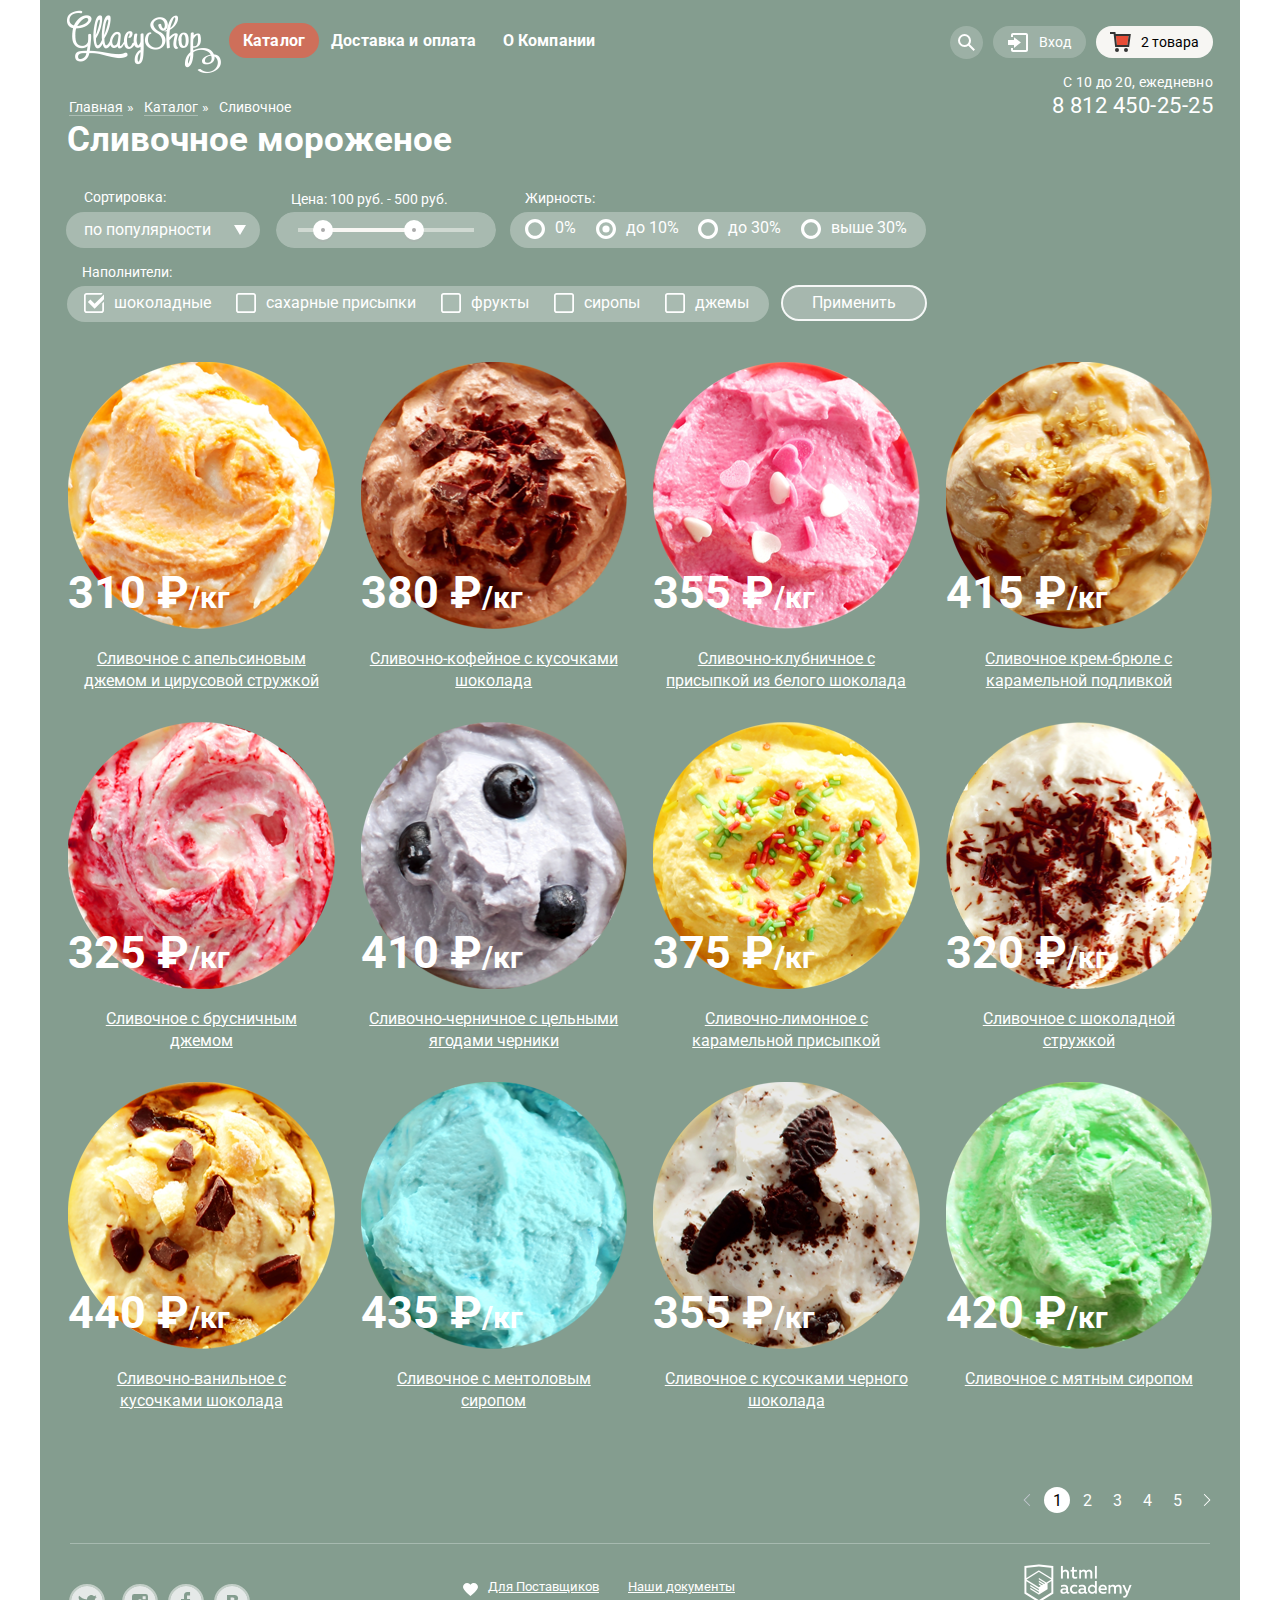
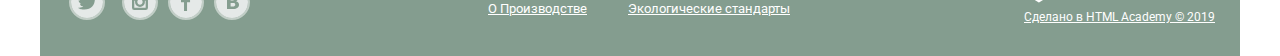
==== commit 32722cde: "21. Личный проект: оживляем интерактивные элементы" ====
--- a/inner.html
+++ b/inner.html
@@ -6,7 +6,7 @@
     <title>Личный проект «Глейси» - Каталог</title>
     <link href="https://fonts.googleapis.com/css?family=Roboto:400,700&display=swap&subset=cyrillic" rel="stylesheet">
     <link href="css/normalize.css" rel="stylesheet">
-    <link href="css/style.css" rel="stylesheet">
+    <link href="css/style.min.css" rel="stylesheet">
 </head>
 
 <body>
--- a/css/style.min.css
+++ b/css/style.min.css
@@ -0,0 +1 @@
+.visually-hidden{display:none}body{font-family:"Roboto",Arial,sans-serif;font-size:16px;line-height:22px;font-weight:400;color:#323232;background-image:url(../img/background-sliders1.png);background-position:top center;background-repeat:no-repeat}.container{max-width:1200px;margin:0 auto;padding:10px 0;box-sizing:border-box}.catalog,.filters,.about-us,.bestseller,.special-offer,.slider,.header-top{margin:0 27px}h1{font-weight:700;font-size:35px;line-height:41px}img{max-width:100%}a{text-decoration:underline;color:#fff}li{list-style-type:none}.nav__login__btn,.nav__cart__btn{font-size:14px;color:#fff;line-height:16px}.nav__full-cart__btn{font-size:14px;line-height:16px;background-color:#f7f6f3}.nav__item>a{line-height:18px;font-weight:700;color:#fff}.header__timetable__time-schedule{font-size:14px;line-height:16px;color:#fff}.header__timetable__phone{font-size:22px;line-height:24px;color:#fff;text-decoration:none}.slider__item__title{font-size:60px;line-height:60.35px;color:#fff;font-weight:700}.slider__item__btn>a{font-size:32px;line-height:44px;color:#fff;font-weight:700;text-decoration:none}.special-offer__item{font-size:35px;line-height:41px;color:#fff;font-weight:700}.special-offer__item__info{font-size:18px;line-height:22px;color:#fff;font-weight:700}.special-offer__item__btn>a{font-size:18px;color:#fff;font-weight:700;text-decoration:none}.breadcrumbs__item>a,.breadcrumbs__item{font-size:14px;line-height:16px;color:#fff;text-decoration:none}.page-title{font-size:35px;line-height:41px;color:#fff;font-weight:700}.filters__parameter{font-size:14px;line-height:16px;color:#fff}.filters__characteristic{line-height:18px;color:#fff}.filters__btn{line-height:18px;color:#fff;background-color:#a6b8ae}.about-us__title{font-size:24px;line-height:30px}.store-news__caption>a{font-size:24px;line-height:30px;font-weight:700;color:#323232}.subscription__text{color:#5a5a5a}.subscription__inp{font-size:18px;line-height:24px;color:#999}.subscription__btn{line-height:24px;color:#fefefe;font-weight:700}.catalog__item__title>a,.bestseller__item__title>a{font-size:16px;line-height:22px;color:#fff}.catalog__item__price,.bestseller__item__price{font-size:45px;line-height:45px;font-weight:700;color:#fff}#map-googl{width:100%;height:430px;margin-bottom:100px}.map__contacts__title,.map__contacts__time{font-size:14px;line-height:20px}.map__contacts__address,.map__contacts__phone{font-size:18px;line-height:24px;font-weight:700;text-decoration:none}.map__feedback__btn{font-size:18px;color:#fefefe;line-height:24px;font-weight:700}.pagination__item>a{line-height:18px;color:#fff;text-decoration:none}.pagination__item__current{line-height:18px;color:#353535;text-decoration:none}.footer__menu_item>a{font-size:13px;line-height:16px;color:#fff}.copyright{font-size:12px;line-height:16px;color:#fefefe}.bestseller__item img{height:260px;width:260px;border-radius:130px;margin-top:10px}.header-top{display:flex;flex-direction:column;position:relative}.header-nav{display:flex}.logo{width:164px;height:74px}.nav__items{display:flex;height:35px}.header__timetable{width:175px;height:45px;align-self:flex-end}.filters{display:flex;flex-wrap:wrap;top:5px;position:relative}.special-offer__items{display:flex;width:100%}.special-offer1{width:560px;height:229px;border-radius:25px;margin-left:auto;margin-right:13px;background-image:url(../img/background-raspberries.jpg);background-repeat:repeat}.special-offer2{width:560px;height:229px;border-radius:25px;margin-left:13px;margin-right:auto;background-image:url(../img/background-chocolate.jpg);background-repeat:repeat}.breadcrumbs__items,.page-title{display:flex;margin-top:2px;margin-left:27px;margin-right:27px;box-sizing:border-box;padding-left:0}.breadcrumbs__item{padding:2px}.about-us{width:1146px;min-height:310px;border-radius:20px;margin:0 auto;background-color:#efe3cb;background-image:url(../img/background_about-us.jpg);background-repeat:repeat;background-position:0 0;margin-top:-15px;margin-bottom:40px}.about-us__items{display:flex;flex-wrap:wrap;align-content:flex-start}.about-us__item{width:49%}.about-us__item:nth-child(1){margin-right:5px}.about-us__item:nth-child(2){margin-left:5px}.about-us__item:nth-child(3){margin-right:5px}.about-us__item:nth-child(4){margin-left:5px}.news-subscription{display:flex;margin-bottom:40px;margin-top:25px}.store-news{width:560px;height:220px;border-radius:15px;background-image:url(../img/background-strawberry.jpg);background-repeat:repeat;margin-left:auto;margin-right:12px}.subscription{width:560px;height:220px;border-radius:15px;background-image:url(../img/background-postal.jpg);background-repeat:repeat;margin-left:16px;margin-right:auto}.footer{display:flex;min-width:100%;height:102px;justify-content:space-between;width:100%}.socials{width:200px;height:50px}.socials__items{display:flex;padding:0;margin:0}.socials__item:nth-child(1){width:36px;height:36px;border-radius:20px;border:2px solid #c2cec7;margin:5px 12px}.socials__item:nth-child(2){width:36px;height:36px;border-radius:20px;border:2px solid #c2cec7;margin:5px}.socials__item:nth-child(3){width:36px;height:36px;border-radius:20px;border:2px solid #c2cec7;margin:5px}.socials__item:nth-child(4){width:36px;height:36px;border-radius:20px;border:2px solid #c2cec7;margin:5px}.footer__menu{display:flex;flex-wrap:wrap;align-content:flex-start;width:350px;padding:0}.footer__menu_item{width:50%}.foother__logo-copyrigh{width:195px;height:70px;margin-left:auto}.foother__logo-copyrigh p{margin:0}.catalog__items,.bestseller__items{display:flex;flex-wrap:wrap;align-content:flex-start;justify-content:space-between;padding:0;margin:0}.catalog{margin-left:15px;margin-right:15px}.catalog-item,.bestseller__item{width:25%;box-sizing:border-box}.pagination__list{display:flex;justify-content:flex-end}.pagination__item{padding:2px}.filter{margin-top:-5px}.filters-sort{display:flex;flex-wrap:wrap;align-content:flex-start}fieldset.filter{padding:0;margin-right:8px}.filter:nth-child(2){width:220px;height:36px;border-radius:36px;background-color:#a8bab0}.filter:nth-child(3){width:416px;height:36px;border-radius:36px;background-color:#a8bab0}.filter:nth-child(4){width:702px;height:36px;border-radius:36px;background-color:#a8bab0}.filters__btn{width:146px;height:36px;border:2px solid #f6f8f7;border-radius:36px;background-color:#a6b7ae;box-sizing:border-box;margin-top:-6px;margin-left:4px}.filters__grease,.filters__fillers{display:flex;flex-wrap:wrap;align-content:flex-start;justify-content:space-between}.nav__items{padding:0;flex-wrap:wrap;align-content:flex-start;align-items:center;width:520px;margin-top:20px;z-index:10}.nav__items a{text-decoration:none}.nav__item{margin-left:-2px;position:relative;height:60px}.nav__item a{height:36px;border-radius:2em;letter-spacing:.15px;padding:.5em 14px}.nav__submenu__item a{border-radius:unset}.nav__search{margin-left:auto}button.nav__search__btn{border-radius:50%;background-color:rgba(255,255,255,0.2);width:33px;height:33px;box-sizing:border-box;border:none;box-sizing:border-box;display:flex;justify-content:center;align-items:center}.nav__search__btn:hover{background-color:#f8f7f4;color:#000}.nav__search__btn:hover path{fill:#000}.nav__login{margin-left:10px;margin-right:10px}button.nav__login__btn{background-color:rgba(255,255,255,0.2);border:none;width:93px;height:32px;border-radius:16px;box-sizing:border-box;display:flex;justify-content:center;align-items:center}.nav__login__btn span:nth-child(1){height:19px}.nav__login__btn span{margin-left:5px;margin-right:5px}.nav__login__btn:hover{background-color:#f8f7f4;color:#000}.nav__login__btn:hover g{fill:#000}button.nav__cart__btn{background-color:rgba(255,255,255,0.2);width:100px;height:33px;border-radius:16px;border:none;box-sizing:border-box;display:flex;justify-content:center;align-items:center}.nav__cart__btn span{margin-left:5px;margin-right:5px}.nav__cart__btn:hover{background-color:#f8f7f4;color:#000}.nav__cart__btn:hover g{fill:#000}button.nav__full-cart__btn{background-color:rgba(248,247,244,0.988);width:117px;height:32px;border-radius:16px;border:none;box-sizing:border-box;display:flex;justify-content:center;align-items:center}.nav__full-cart__btn span{margin-left:5px;margin-right:5px}.nav__full-cart__btn span:nth-child(1){height:20px}.header__timetable{margin-top:-10px;text-align:right}.header__timetable__time-schedule{margin:0;letter-spacing:.27px}.header__timetable__phone{margin-top:4px;letter-spacing:.5px}.nav__item a:hover{background-color:#fff;color:#000;text-decoration:none}.nav__item>a:active{box-shadow:inset 0 2px 1px 0 #696969;background-color:#ededed;color:#000}.popup-hidden{display:none;position:absolute;background-color:#fff;color:#000;border-radius:5px;padding:0;top:35px}.popup-hidden:hover,.nav__item:hover .popup-hidden{display:block;width:180px;z-index:5;padding-bottom:10px;box-shadow:0 20px 20px 0 rgba(0,0,0,0.4);background-color:#f8f7f4}.nav__submenu__item a{color:#000;padding:10px 20px;width:100%;display:inline-block;box-sizing:border-box;border-radius:0}.nav__submenu__items li:nth-child(1) a{font-weight:700;border-bottom:1px solid}.nav__submenu__items li:hover a{background-color:#FBDDD7}.nav__submenu__items li:active a{background-color:#F6B3A4}.nav__item__active>a{background-color:#CE6F5A;text-decoration:none}.catalog-item img{width:100%;height:auto}.catalog-item{padding:7px 13px;min-height:360px;position:relative}.catalog__item__price{margin:-65px;padding-left:65px;margin-right:0}.catalog__item__price span{font-size:30px}.catalog__item__title{text-align:center;padding-left:6px;padding-right:6px;margin-top:93px;z-index:2;position:relative}.catalog__item__title a:hover{color:#FCBBA0}.catalog__item__title a:active,.catalog__item__title a:focus{color:#FFBAA2}.bestseller__items .bestseller__item:hover,.catalog__items .catalog-item:hover{background-color:#9AAEA2;border-top-left-radius:5px;border-top-right-radius:5px}.bestseller__item:hover::before,.catalog-item:hover::before{content:'';position:absolute;top:0;left:0;width:100%;height:100%;opacity:.2;box-shadow:0 20px 20px 0 rgba(0,0,0,0.2);z-index:1}.cart-item{background-color:#ccc;width:200px;height:200px}.cart-hover{position:absolute;top:calc(100% - 24px);left:0;display:none;justify-content:center;align-items:center;background-color:#9AAEA2;width:100%;height:80px;z-index:1;box-shadow:0 20px 20px 0 rgba(0,0,0,0.2)}.cart-hover a{text-decoration:none}.bestseller__item:hover .cart-hover,.catalog-item:hover .cart-hover{display:flex;border-bottom-left-radius:5px;border-bottom-right-radius:5px}.cart-link{font-size:18px;font-family:"Roboto",Arial,sans-serif;color:#fefefe;font-weight:700;line-height:24px;padding:12px 16px;border-radius:22px;box-shadow:0 2px 2px 0 var(--deep-red-64);background-image:linear-gradient(to top,#e74a35,#f26843)}.cart-link:hover{background-image:linear-gradient(to bottom,var(--white-20),var(--white-20)),linear-gradient(to top,#e74a35,#f26843);box-shadow:0 2px 2px 0 #ac1000}.cart-link:active,.cart-link:focus{box-shadow:inset 0 2px 2px 0 #942718;background-image:linear-gradient(to bottom,rgba(0,0,0,0.07),rgba(0,0,0,0.07)),linear-gradient(to top,#e74a35,#f26843)}.bestseller{margin:10px}.bestseller__items{padding-top:15px}.bestseller__item{text-align:center;min-height:360px;position:relative}.bestseller__item__price{margin-top:-60px;padding-right:85px;margin-right:0}.bestseller__item__price span{font-size:30px}.bestseller__item__title{padding-left:15px;padding-right:15px;margin-top:-20px;position:relative;z-index:2}.bestseller__item__title:hover a{color:#FFB99D}.bestseller__item::after{content:"";position:absolute;top:8px;left:12px;background:url(../img/svg-gllacy/hit.svg) top center no-repeat;width:65px;height:65px}.special-offer{position:relative}.special-offer__items{padding-left:0;margin-top:32px}.special-offer__item{padding-left:19px;margin-top:17px}.special-offer__item__info{padding-left:18px;padding-right:18px;margin-top:-22px}.special-offer__item__btn{text-align:right;padding-right:23px;margin-top:45px}.special-offer__item__btn a{line-height:46px;display:inline-block;border-radius:23px;padding-left:20px;padding-right:20px;opacity:.99;box-shadow:0 2px 2px 0 rgba(85,8,0,0.54);background-image:linear-gradient(to top,#ca3824,#f26843)}.special-offer__item__btn a:hover{background-image:linear-gradient(to bottom,var(--white-20),var(--white-20)),linear-gradient(to top,#e74a35,#f26843);box-shadow:0 1px 2px 0 #ac1000;opacity:1}.special-offer__item__btn a:active,.special-offer__item__btn a:focus{box-shadow:inset 0 2px 2px 0 #942718;background-image:linear-gradient(to bottom,rgba(0,0,0,0.07),rgba(0,0,0,0.07)),linear-gradient(to top,#e74a35,#f26843);opacity:1}.map{height:430px;position:relative;width:100%}.map__contacts{min-height:302px;width:302px;border-radius:10px;background-color:#FEFEFE;position:absolute;bottom:60px;right:27px;box-sizing:border-box;padding-top:16px;padding-left:26px;padding-right:26px}.map__contacts .map__contacts__title:nth-child(1){width:152px;margin-bottom:0}.map__contacts .map__contacts__title:nth-child(3){margin-bottom:0}.map__contacts__address{font-style:normal;width:230px;margin-bottom:18px}p.map__contacts__phone{margin-top:2px;margin-bottom:0}.map__contacts__time{margin-top:0}a.feedback-form{background-color:#EB533F;border:none;color:#fff;font-weight:700;line-height:40px;border-radius:22px;padding-left:20px;padding-right:20px;width:252px;height:44px;display:block;box-sizing:border-box;text-decoration:none}a.feedback-form:hover{background-color:#ED7363}a.feedback-form:focus{background-color:#DC543E}.map__feedback__btn{font-size:18px;color:#fefefe;line-height:24px;font-weight:700;margin-top:22px;text-align:center}a:active,a:focus{outline:none}input,textarea{outline:none}input:active,textarea:active{outline:none}:focus{outline:none}textarea{resize:none;resize:vertical;resize:horizontal}.filter:nth-child(1){position:relative;border:none;margin-bottom:43px}.filter:nth-child(1) .filters__parameter{position:absolute;top:-23px;left:15px}.filter select{width:194px;height:36px;border-radius:36px;background-color:#a8bab0;padding-left:20px;color:#fff}.filter{position:relative}.filter select{-webkit-appearance:none;-moz-appearance:none}.form__select{width:194px;height:36px;border-radius:18px;background-color:#a8bab0;position:relative;color:#fff;margin-left:-3px}.form__select:before{content:"";display:block;width:1px;height:33px;pointer-events:none;position:absolute;top:1px;right:30px;z-index:1}.form__select:after{content:"";border-style:solid;border-width:10px 6px 0;border-color:#fff transparent transparent;pointer-events:none;position:absolute;top:calc(50% - 5px);right:14px;z-index:1}.form__select:active:after,.form__select:focus:after,.form__select:hover:after{content:"";border-color:#000 transparent transparent}.filter select:hover{background-color:#f8f7f4;color:#000}select:focus option{color:#000}select::-ms-value{background:none;color:#fff}select:hover::-ms-value{color:#000}.form__select select{-webkit-appearance:none;-moz-appearance:none;width:100%;height:100%;padding:0 18px;background:none;border:none}.form__select select::-ms-expand{display:none}.form__select select:focus{outline:0;border-color:#2cb0d8}.form__select select:hover{cursor:pointer}.filter:nth-child(2){position:relative;border:none;margin-bottom:43px;margin-left:8px;margin-right:8px}.filter:nth-child(2) .filters__parameter{position:absolute;top:-22px;left:15px}.filter:nth-child(2)::before{content:"";position:absolute;top:8px;left:34px;background:url(../img/svg-gllacy/filter-button.svg) top center no-repeat;width:25px;height:25px;cursor:pointer}.filter:nth-child(2)::after{content:"";position:absolute;top:8px;right:70px;background:url(../img/svg-gllacy/filter-button.svg) top center no-repeat;width:25px;height:25px;cursor:pointer}.filter:nth-child(2){background:url(../img/svg-gllacy/price-11.svg) center center no-repeat;background-color:#a8bab0}.filter:nth-child(3){position:relative;border:none;margin-bottom:43px;margin-left:6px}.filter:nth-child(3) .filters__parameter{position:absolute;top:-22px;left:15px}.filters__grease{padding:0 19px 0 16px;margin-top:6px}.filter:nth-child(4){position:relative;border:none;margin-bottom:38px;margin-left:0}.filter:nth-child(4) .filters__parameter{position:absolute;top:-22px;left:15px}.filters__fillers{padding:2px 20px 0 18px;margin-top:6px}.filters__btn:hover{background-color:#fff;color:#000}.filters__btn:focus{background-color:#E9E9E9}input[type="radio"]{display:none}input[type="radio"]+label span{display:inline-block;width:20px;height:20px;margin:1px 10px 0 -1px;vertical-align:middle;background:url(../img/svg-gllacy/radio-off.svg) left top no-repeat;cursor:pointer;background-size:cover}input[type="radio"]:checked+label span{background:url(../img/svg-gllacy/radio-on.svg) left top no-repeat;background-size:cover}input[type="checkbox"]{display:none}input[type="checkbox"]+label span{display:inline-block;width:20px;height:20px;margin:-1px 10px 0 -1px;vertical-align:middle;background:url(../img/svg-gllacy/checkbox-off.svg) left top no-repeat;cursor:pointer;background-size:cover}input[type="checkbox"]:checked+label span{background:url(../img/svg-gllacy/checkbox-on.svg) left top no-repeat;background-size:cover}.footer-hr{width:95%;margin-bottom:0;border:none;color:#A7BAB0;background-color:#A7BAB0;height:1px}.socials{margin-left:17px;margin-top:35px}.socials__items{position:relative}.socials__items .socials__item{box-sizing:border-box}.socials__items .socials__item:hover path{fill:#FEFFFF}.socials__items .socials__item:active path,.socials__items .socials__item:focus path{fill:#E8E8E8}.footer__menu{margin-left:45px;margin-top:31px;position:relative}.footer__menu .footer__menu_item:nth-child(2n-1){width:40%}.footer__menu_item:hover a{color:#FFB99D}.footer__menu .footer__menu_item:nth-child(1)::before{content:"";position:absolute;top:8px;left:-30px;background:url(../img/svg-gllacy/heart.svg) top center no-repeat;width:25px;height:25px}.foother__logo-copyright p:nth-child(1){margin-top:20px;margin-bottom:13px}.foother__logo-copyright{margin-right:25px}.foother__logo-copyright p:nth-child(2){margin-top:-17px}a.copyright:hover{color:#FFB99D}.about-us__title{padding-top:30px;padding-left:20px}.about-us__items{position:relative}.about-us__item{margin-bottom:8px}.about-us__item p{margin-top:0;padding-left:35px;padding-right:10px}.about-us__items .about-us__item:nth-child(2) p,.about-us__items .about-us__item:nth-child(4) p{padding-left:50px}.about-us__items .about-us__item:nth-child(1)::before{content:"";position:absolute;top:-12px;left:18px;background:url(../img/svg-gllacy/ice-cream.svg) top center no-repeat;width:50px;height:50px;z-index:15}.about-us__items .about-us__item:nth-child(2)::before{content:"";position:absolute;top:-12px;left:585px;background:url(../img/svg-gllacy/cow.svg) top center no-repeat;width:50px;height:50px;z-index:15}.about-us__items .about-us__item:nth-child(3)::before{content:"";position:absolute;top:75px;left:18px;background:url(../img/svg-gllacy/eco.svg) top center no-repeat;width:50px;height:50px;z-index:15}.about-us__items .about-us__item:nth-child(4)::before{content:"";position:absolute;top:75px;left:585px;background:url(../img/svg-gllacy/thermometer.svg) top center no-repeat;width:50px;height:50px;z-index:15}h2.store-news__title{font-size:16px;font-family:"Roboto",Arial,sans-serif;color:#323232;margin-top:23px;margin-left:20px;margin-bottom:0}p.store-news__caption{margin-top:4px;margin-left:19px;width:300px}.store-news__caption a:hover{color:#E84933}.subscription__text{margin-top:35px;margin-left:25px;margin-right:25px}form.subscription__form-mailing{display:flex;justify-content:space-between}.subscription__inp{margin-left:27px;margin-top:3px;width:366px;height:44px;padding-left:10px;box-sizing:border-box;border-radius:5px;border:1px solid #aaa}.subscription__btn{background-color:#E54A3A;text-decoration:none;border:none;margin-top:20px;margin-right:22px;height:44px;border-radius:22px;padding-left:25px;padding-right:25px}.subscription__btn:hover{background-color:#E9725F}.subscription__btn:active,.subscription__btn:focus{background-color:#DF6043}.pagination__list{margin-right:3px;margin-top:50px;margin-bottom:28px}.pagination__list .pagination__item:nth-child(1) img{transform:rotate(180deg)}.pagination__item a{width:26px;height:26px;border-radius:13px;box-sizing:border-box;display:inline-block;padding:5px 9px}.pagination__list a:hover{background-color:#9AAEA2}.pagination__item__current a,.pagination__item a:focus{background-color:#fff;color:#000}.breadcrumbs__item:hover a{color:#FFB99D}.breadcrumbs__items .breadcrumbs__item:nth-child(2)::before,.breadcrumbs__items .breadcrumbs__item:nth-child(3)::before{content:"»";margin-right:10px}.breadcrumbs__item a{border-bottom:1px solid #ACBDB4}.breadcrumbs__items{z-index:5;position:relative;margin:-22px 27px 0}h1{margin-top:0;margin-bottom:52px}.slider__items{padding:0;height:480px}.slider__item{width:1045px;height:881px;box-sizing:border-box;position:absolute;top:0;left:calc(50% - 522px)}.slider__item__title{position:absolute;top:330px;left:calc(50% - 335px);width:700px}.slider__item__btn a{font-size:30px;font-weight:700;line-height:41px;padding:12px 45px;border-radius:31px;box-shadow:0 2px 2px 0 var(--deep-red-64);background-image:linear-gradient(to top,#e74a35,#f26843);position:absolute;left:calc(50% - 137px);top:542px}.slider__item__btn a:hover{background-image:linear-gradient(to bottom,var(--white-20),var(--white-20)),linear-gradient(to top,#e74a35,#f26843);box-shadow:0 2px 2px 0 #ac1000}:root{--white-20:rgba(255,255,255,0.2)}.slider__item__btn a:active,.slider__item__btn a:focus{box-shadow:inset 0 2px 2px 0 #942718;background-image:linear-gradient(to bottom,rgba(0,0,0,0.07),rgba(0,0,0,0.07)),linear-gradient(to top,#e74a35,#f26843)}.slider-nav{display:flex;position:absolute;left:-96px;top:558px}.slider-nav__item{width:20px;height:20px;border-radius:10px;border:2px solid #fff;box-sizing:border-box;margin:5px;cursor:pointer}.slider-active{background-color:#fff}.slider-nav__item:hover{background-color:#B0C0B6}.slider-nav__item:active,.slider-nav__item:focus{background-color:#fff}.search-popup-hidden{display:none}.nav__search:hover .search-popup-hidden{display:block}.nav__search{position:relative;z-index:5}.nav__search .search-popup-hidden{position:absolute;top:55px;left:-235px}.search{border-radius:5px;box-shadow:0 20px 20px 0 rgba(0,0,0,0.4);background-color:#f8f7f4;width:272px;height:69px;position:relative;z-index:5;box-sizing:border-box;padding:14px}.search input{border-style:solid;border-width:1px;border-color:#d3d3d2;border-radius:5px;background-color:#fff;width:243px;height:41px;display:block;margin:0 auto;padding-left:10px}.login-popup-hidden{display:none}.nav__login:hover .login-popup-hidden{display:block}.nav__login{position:relative;z-index:5}.nav__login .login-popup-hidden{border-radius:6px;box-shadow:0 20px 20px 0 rgba(0,0,0,0.4);background-color:#f8f7f4;width:277px;height:214px;z-index:5;position:absolute;top:55px;right:0}.login{padding-top:1px}.login p{margin-top:19px;margin-bottom:5px}.login-email{border-style:solid;border-width:1px;border-color:#d3d3d2;border-radius:5px;background-color:#fff;width:243px;height:46px;padding-left:10px;margin:0 auto;display:block}.login-password{border-style:solid;border-width:1px;border-color:#d3d3d2;border-radius:5px;background-color:#fff;width:243px;height:46px;padding-left:10px;margin:0 auto;display:block}.login a{font-size:13px;color:#323232;line-height:14px}.login a:hover{color:#FFB99D}.login-text p{margin:0}.login button{border:none;display:inline-block;font-size:18px;color:#fefefe;font-weight:700;line-height:24px;box-shadow:0 2px 2px 0 rgba(85,8,0,0.54);background-image:linear-gradient(to top,#ca3824,#f26843);width:100px;height:44px;border-radius:22px;cursor:pointer;margin-left:20px;margin-right:10px}.login button:hover{background-image:linear-gradient(to bottom,var(--white-20),var(--white-20)),linear-gradient(to top,#e74a35,#f26843);box-shadow:0 1px 2px 0 #ac1000}.login button:active,.login button:focus{box-shadow:inset 0 2px 2px 0 #942718;background-image:linear-gradient(to bottom,rgba(0,0,0,0.07),rgba(0,0,0,0.07)),linear-gradient(to top,#e74a35,#f26843)}.login-text{display:inline-block;top:8px;position:relative}.full-cart-popup-hidden{display:none}.nav__full-cart:hover .full-cart-popup-hidden{display:block}.nav__full-cart{position:relative}.nav__full-cart .full-cart-popup-hidden{border-radius:5px;box-shadow:0 20px 20px 0 rgba(0,0,0,0.4);background-color:#f8f7f4;width:539px;height:242px;z-index:5;position:absolute;top:55px;right:0;padding:15px;box-sizing:border-box}.cart{padding:1px}.cart__product-text{display:flex;justify-content:space-between}.cart__product-text button{background-color:rgba(250,250,250,0.0);border:none}.cart__product-text button:hover path{fill:#FFB99D}.cart span{font-size:13px;color:#323232;line-height:16px}.cart span.cart__product-price{color:#B0B0AF}.cart__product{width:220px;display:inline-block}.cart_product-total-price,.cart__weight,.cart__product{margin-top:6px}.total-price{font-size:15px;color:#323232;font-weight:700;line-height:18px;text-align:right}.cart .submit{border:none;font-size:18px;color:#fefefe;font-weight:700;line-height:24px;opacity:.99;box-shadow:0 2px 2px 0 rgba(85,8,0,0.54);background-image:linear-gradient(to top,#ca3824,#f26843);width:170px;height:44px;border-radius:22px;display:block;margin-left:auto}.cart .submit:hover{background-image:linear-gradient(to bottom,var(--white-20),var(--white-20)),linear-gradient(to top,#e74a35,#f26843);box-shadow:0 1px 2px 0 #ac1000}.cart .submit:active,.cart .submit:focus{box-shadow:inset 0 2px 2px 0 #942718;background-image:linear-gradient(to bottom,rgba(0,0,0,0.07),rgba(0,0,0,0.07)),linear-gradient(to top,#e74a35,#f26843)}.feedback-popup-hidden{display:none}@keyframes bounce{0%{transform:translateY(-2000px)}70%{transform:translateY(30px)}90%{transform:translateY(-10px)}100%{transform:translateY(0)}}.modal-show{display:block;animation-name:bounce;animation-duration:.6s}.text-error{color:red;display:none}.modal-error .text-error{display:block}@keyframes shake{0%,100%{transform:translateX(0)}10%,30%,50%,70%,90%{transform:translateX(-10px)}20%,40%,60%,80%{transform:translateX(10px)}}.modal-error{animation-name:shake;animation-duration:.6s}.feedback-popup-hidden{border-radius:5px;background-color:#f8f7f4;box-shadow:0 20px 20px 0 rgba(0,0,0,0.4);width:398px;min-height:368px;z-index:15;top:40px;left:-435px;padding:15px;box-sizing:border-box;position:fixed;top:calc(50% - 198px);left:calc(50% - 184px)}.map__feedback .feedback-cross{background-color:rgba(250,250,250,0.0);border:none;position:absolute;top:10px;right:10px}.map__feedback__name input:placeholder-shown{border-style:solid;border-width:1px;border-color:#b2b2b2;border-radius:5px;background-color:#fff;opacity:.52;box-sizing:border-box;width:224px;height:36px;padding-left:10px}.map__feedback__email input:placeholder-shown{border-style:solid;border-width:1px;border-color:#b2b2b2;border-radius:5px;background-color:#fff;opacity:.52;width:224px;height:36px;padding-left:10px;box-sizing:border-box}.map__feedback__text textarea:placeholder-shown{border-style:solid;border-width:1px;border-color:#b2b2b2;border-radius:5px;background-color:#fff;opacity:.52;width:100%;height:130px;padding-top:10px;padding-left:10px;box-sizing:border-box}.map__feedback__name input:hover,.map__feedback__email input:hover,.map__feedback__text textarea:hover{border-style:solid;border-width:2px;border-color:#9a9a9a;border-radius:5px;background-color:#fff;opacity:.52;box-sizing:border-box}.map__feedback__name input:focus,.map__feedback__email input:focus,.map__feedback__text textarea:focus{border-style:solid;border-width:2px;border-color:#2e88e4;border-radius:5px;background-color:#fff;opacity:.52}.map__feedback__name input{color:#000;border-color:#5D5D5D;border-style:solid;border-width:1px;border-radius:5px;box-sizing:border-box;width:224px;height:36px;padding-left:10px}.map__feedback__email input{color:#000;border-color:#5D5D5D;border-style:solid;border-width:1px;border-radius:5px;box-sizing:border-box;width:224px;height:36px;padding-left:10px}.map__feedback__text textarea{color:#000;border-color:#5D5D5D;border-style:solid;border-width:1px;border-radius:5px;width:100%;height:130px;padding-top:10px;padding-left:10px;box-sizing:border-box}.map__feedback__text{margin-bottom:5px}.feedback .map__feedback__btn{display:block;margin-top:0;margin-left:auto;width:118px;height:36px;border-radius:18px;border:none;box-shadow:0 2px 2px 0 var(--deep-red-64);background-image:linear-gradient(to top,#e74a35,#f26843)}.feedback .map__feedback__btn:hover{box-shadow:0 2px 2px 0 #ac1000;background-image:linear-gradient(to bottom,var(--white-20),var(--white-20)),linear-gradient(to top,#e74a35,#f26843)}.feedback .map__feedback__btn:active,.feedback .map__feedback__btn:focus{box-shadow:inset 0 2px 2px 0 #942718;background-image:linear-gradient(to bottom,rgba(0,0,0,0.07),rgba(0,0,0,0.07)),linear-gradient(to top,#e74a35,#f26843)}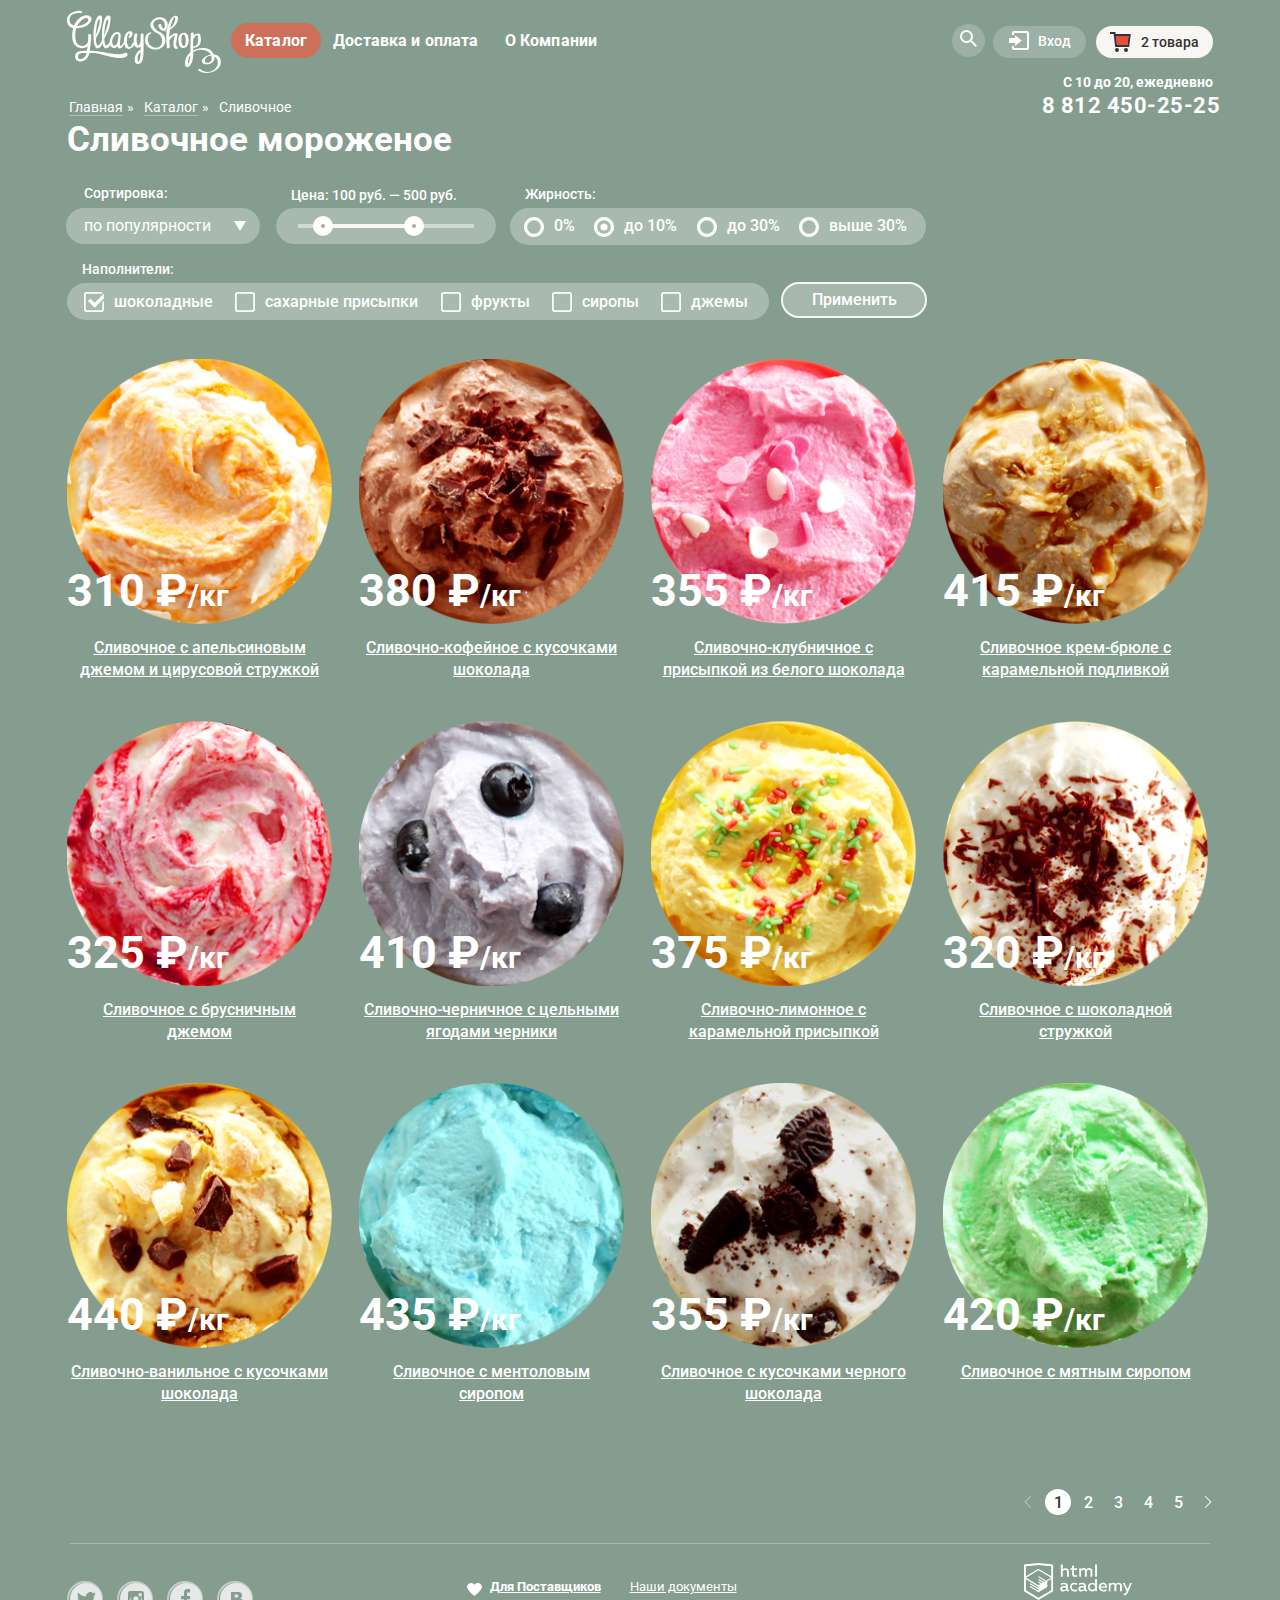
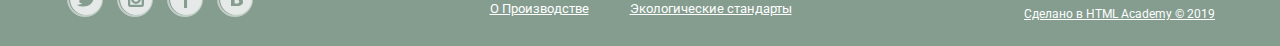
==== commit 4d57888c: "Правка! Защита проекта!" ====
--- a/inner.html
+++ b/inner.html
@@ -4,8 +4,9 @@
 <head>
     <meta charset="utf-8">
     <title>Личный проект «Глейси» - Каталог</title>
-    <link href="https://fonts.googleapis.com/css?family=Roboto:400,700&display=swap&subset=cyrillic" rel="stylesheet">
-    <link href="css/normalize.css" rel="stylesheet">
+    <link href="https://fonts.googleapis.com/css?family=Roboto:400,500,700&display=swap&subset=cyrillic"
+        rel="stylesheet">
+    <link href="css/normalize.min.css" rel="stylesheet">
     <link href="css/style.min.css" rel="stylesheet">
 </head>
 
@@ -14,16 +15,18 @@
         <header class="header-top">
             <nav class="header-nav">
                 <a class="logo" href="index.html">
-                    <img src="img/logo-gllacyshop.png" width="154" height="64" alt="Логотип «Глейси»">
+                    <img src="img/svg-gllacy/logo.svg" width="154" height="64" alt="Логотип «Глейси»">
                 </a>
                 <ul class="nav__items">
                     <li class="nav__item nav__item__active"><a href="inner.html">Каталог</a>
                         <ul class="nav__submenu__items popup-hidden">
-                            <li class="nav__submenu__item"><a href="#">Новинки</a></li>
-                            <li class="nav__submenu__item"><a href="inner.html">Сливочное</a></li>
-                            <li class="nav__submenu__item"><a href="#">Щербеты</a></li>
-                            <li class="nav__submenu__item"><a href="#">Фруктовый лед</a></li>
-                            <li class="nav__submenu__item"><a href="#">Мелорин</a></li>
+                            <li class="nav__submenu__item"><a class="nav__submenu__item-1" href="#">Новинки</a></li>
+                            <li class="nav__submenu__item"><a class="nav__submenu__item-2"
+                                    href="inner.html">Сливочное</a></li>
+                            <li class="nav__submenu__item"><a class="nav__submenu__item-3" href="#">Щербеты</a></li>
+                            <li class="nav__submenu__item"><a class="nav__submenu__item-4" href="#">Фруктовый лед</a>
+                            </li>
+                            <li class="nav__submenu__item"><a class="nav__submenu__item-5" href="#">Мелорин</a></li>
                         </ul>
                     </li>
                     <li class="nav__item"><a href="#">Доставка и оплата</a></li>
@@ -34,11 +37,13 @@
                     <p>
                         <button type="button" class="nav__search__btn">
                             <span class="visually-hidden">Поиск</span>
-                            <svg xmlns="http://www.w3.org/2000/svg" xmlns:xlink="http://www.w3.org/1999/xlink" width="17"
-                                height="17" viewBox="0 0 17 17">
-                                <path fill="#fff"
-                                    d="M16.958 15.527L11.75 10.32A6.455 6.455 0 0 0 13 6.5 6.5 6.5 0 1 0 6.5 13a6.465 6.465 0 0 0 3.839-1.263l5.205 5.204 1.414-1.414zM6.5 11C4.019 11 2 8.981 2 6.5S4.019 2 6.5 2 11 4.019 11 6.5 8.981 11 6.5 11z" />
-                            </svg>
+                            <span>
+                                <svg xmlns="http://www.w3.org/2000/svg" xmlns:xlink="http://www.w3.org/1999/xlink"
+                                    width="17" height="17" viewBox="0 0 17 17">
+                                    <path fill="#fff"
+                                        d="M16.958 15.527L11.75 10.32A6.455 6.455 0 0 0 13 6.5 6.5 6.5 0 1 0 6.5 13a6.465 6.465 0 0 0 3.839-1.263l5.205 5.204 1.414-1.414zM6.5 11C4.019 11 2 8.981 2 6.5S4.019 2 6.5 2 11 4.019 11 6.5 8.981 11 6.5 11z" />
+                                </svg>
+                            </span>
                         </button>
                     </p>
                     <div class="search-popup-hidden">
@@ -70,10 +75,12 @@
                         <h2 class="visually-hidden">Вход</h2>
                         <form class="login" action="https://echo.htmlacademy.ru" method="post">
                             <p><label class="visually-hidden" for="login-email">Электронная почта</label>
-                                <input type="email" name="email" id="login-email" class="login-email" placeholder="email@example.com"></p>
+                                <input type="email" name="email" id="login-email" class="login-email"
+                                    placeholder="email@example.com"></p>
                             <p><label class="visually-hidden" for="login-password">Пароль</label>
-                                <input type="password" name="password" id="login-password" class="login-password" placeholder="********"></p>
-                            <button type="submit">Войти</button>
+                                <input type="password" name="password" id="login-password" class="login-password"
+                                    placeholder="********"></p>
+                            <button type="submit"><span>Войти</span></button>
                             <div class="login-text">
                                 <p><a href="#">Забыли пароль?</a></p>
                                 <p><a href="#">Новая регистрация</a></p>
@@ -83,7 +90,6 @@
                 </div>
 
                 <div class="nav__cart nav__full-cart">
-
 
                     <p>
                         <button type="button" class="nav__full-cart__btn">
@@ -105,32 +111,36 @@
                         <h2 class="visually-hidden">Корзина</h2>
                         <form class="cart" action="https://echo.htmlacademy.ru" method="post">
                             <p class="cart__product-text">
-                                <button type="button">
+                                <button class="cart__product-button" type="button">
                                     <svg xmlns="http://www.w3.org/2000/svg" width="11" height="11" viewBox="0 0 11 11">
                                         <path fill="#231F20"
                                             d="M10.979.728l-.708-.707L5.5 4.792.729.021.021.728 4.793 5.5.021 10.271l.707.708L5.5 6.207l4.771 4.772.708-.708L6.207 5.5z" />
                                     </svg>
                                 </button>
-                                <img src="img/product-1.jpg" width="30" height="30" alt="Сливочное мороженое с апельсиновым джемом и цитрусовой стружкой">
+                                <img src="img/product-1.jpg" width="30" height="30"
+                                    alt="Сливочное мороженое с апельсиновым джемом и цитрусовой стружкой">
                                 <span class="cart__product">Пломбир с апельсиновым джемом</span>
-                                <span class="cart__weight">1,5 кг х <span class="cart__product-price">200 руб.</span></span>
+                                <span class="cart__weight">1,5 кг х <span class="cart__product-price">200
+                                        руб.</span></span>
                                 <span class="cart_product-total-price">300 руб.</span>
                             </p>
                             <p class="cart__product-text">
-                                <button type="button">
+                                <button class="cart__product-button" type="button">
                                     <svg xmlns="http://www.w3.org/2000/svg" width="11" height="11" viewBox="0 0 11 11">
                                         <path fill="#231F20"
                                             d="M10.979.728l-.708-.707L5.5 4.792.729.021.021.728 4.793 5.5.021 10.271l.707.708L5.5 6.207l4.771 4.772.708-.708L6.207 5.5z" />
                                     </svg>
                                 </button>
-                                <img src="img/product-3.jpg" width="30" height="30" alt="Сливочно-клубничное мороженое с присыпкой из белого шоколада">
+                                <img src="img/product-3.jpg" width="30" height="30"
+                                    alt="Сливочно-клубничное мороженое с присыпкой из белого шоколада">
                                 <span class="cart__product">Клубничный пломбир с присыпкой из белого шоколада</span>
-                                <span class="cart__weight">1,5 кг х <span class="cart__product-price">300 руб.</span></span>
+                                <span class="cart__weight">1,5 кг х <span class="cart__product-price">300
+                                        руб.</span></span>
                                 <span class="cart_product-total-price">450 руб.</span>
                             </p>
                             <hr>
                             <p class="total-price">Итого: 750 руб.</p>
-                            <button class="submit" type="submit">Оформить заказ</button>
+                            <button class="submit submit-cart" type="submit"><span>Оформить заказ</span></button>
                         </form>
                     </div>
                 </div>
@@ -138,7 +148,7 @@
             </nav>
             <div class="header__timetable">
                 <p class="header__timetable__time-schedule">С 10 до 20, ежедневно </p>
-                <p class="header__timetable__phone">8 812 450-25-25</p>
+                <p class="header__timetable__phone"><a href="tel:88124502525">8 812 450-25-25</a></p>
             </div>
         </header>
 
@@ -165,9 +175,10 @@
                         </div>
                     </fieldset>
                     <fieldset class="filter">
-                        <legend class="filters__parameter"> Цена: <span class="filters__characteristic">100 руб.</span> -
-                            <span class="filters__characteristic">500 руб.</span></legend>
+                        <legend class="filters__parameter"> Цена: <span class="filters__characteristic">100 руб.</span>
+                            — <span class="filters__characteristic">500 руб.</span></legend>
                         <p class="visually-hidden">Выбор цены:</p>
+                        <span class="filter-btn"></span>
                         <div class="filter-slider"> </div>
                         <div class="filter-btn-min"> </div>
                         <div class="filter-btn-max"> </div>
@@ -180,7 +191,8 @@
                                 <label for="filter-low-fat"><span></span>0%</label>
                             </li>
                             <li class="filters__characteristic">
-                                <input type="radio" name="product-group" value="smaller-10" id="filter-smaller-10" checked>
+                                <input type="radio" name="product-group" value="smaller-10" id="filter-smaller-10"
+                                    checked>
                                 <label for="filter-smaller-10"><span></span>до 10%</label>
                             </li>
                             <li class="filters__characteristic">
@@ -226,16 +238,19 @@
                 <h2 class="visually-hidden">Список разновидностей мороженого</h2>
                 <ul class="catalog__items">
                     <li class="catalog-item">
-                        <img src="img/product-1.png" width="267" height="267" alt="Сливочное мороженое с апельсиновым джемом и цитрусовой стружкой">
+                        <img src="img/product-1.png" width="267" height="267"
+                            alt="Сливочное мороженое с апельсиновым джемом и цитрусовой стружкой">
                         <p class="catalog__item__price">310 ₽<span>/кг</span></p>
-                        <p class="catalog__item__title"><a href="#">Сливочное с апельсиновым джемом и цирусовой стружкой</a>
+                        <p class="catalog__item__title"><a href="#">Сливочное с апельсиновым джемом и цирусовой
+                                стружкой</a>
                         </p>
                         <div class="cart-hover">
                             <a href="#" class="cart-link">Быстрый просмотр</a>
                         </div>
                     </li>
                     <li class="catalog-item">
-                        <img src="img/product-2.png" width="267" height="267" alt="Сливочно-кофейное мороженое с кусочками шоколада">
+                        <img src="img/product-2.png" width="267" height="267"
+                            alt="Сливочно-кофейное мороженое с кусочками шоколада">
                         <p class="catalog__item__price">380 ₽<span>/кг</span></p>
                         <p class="catalog__item__title"><a href="#">Сливочно-кофейное с кусочками шоколада</a></p>
                         <div class="cart-hover">
@@ -243,16 +258,19 @@
                         </div>
                     </li>
                     <li class="catalog-item">
-                        <img src="img/product-3.png" width="267" height="267" alt="Сливочно-клубничное мороженое с присыпкой из белого шоколада">
+                        <img src="img/product-3.png" width="267" height="267"
+                            alt="Сливочно-клубничное мороженое с присыпкой из белого шоколада">
                         <p class="catalog__item__price">355 ₽<span>/кг</span></p>
-                        <p class="catalog__item__title"><a href="#">Сливочно-клубничное с присыпкой из белого шоколада</a>
+                        <p class="catalog__item__title"><a href="#">Сливочно-клубничное с присыпкой из белого
+                                шоколада</a>
                         </p>
                         <div class="cart-hover">
                             <a href="#" class="cart-link">Быстрый просмотр</a>
                         </div>
                     </li>
                     <li class="catalog-item">
-                        <img src="img/product-4.png" width="267" height="267" alt="Сливочное мороженое крем-брюле с карамельной подливкой">
+                        <img src="img/product-4.png" width="267" height="267"
+                            alt="Сливочное мороженое крем-брюле с карамельной подливкой">
                         <p class="catalog__item__price">415 ₽<span>/кг</span></p>
                         <p class="catalog__item__title"><a href="#">Сливочное крем-брюле с карамельной подливкой</a></p>
                         <div class="cart-hover">
@@ -268,15 +286,18 @@
                         </div>
                     </li>
                     <li class="catalog-item">
-                        <img src="img/product-6.png" width="267" height="267" alt="Сливочно-черничное с цельными ягодами черники">
+                        <img src="img/product-6.png" width="267" height="267"
+                            alt="Сливочно-черничное с цельными ягодами черники">
                         <p class="catalog__item__price">410 ₽<span>/кг</span></p>
-                        <p class="catalog__item__title"><a href="#">Сливочно-черничное с цельными ягодами черники</a></p>
-                        <div class="cart-hover">
-                            <a href="#" class="cart-link">Быстрый просмотр</a>
-                        </div>
-                    </li>
-                    <li class="catalog-item">
-                        <img src="img/product-7.png" width="267" height="267" alt="Сливочно-лимонное с карамельной присыпкой">
+                        <p class="catalog__item__title"><a href="#">Сливочно-черничное с цельными ягодами черники</a>
+                        </p>
+                        <div class="cart-hover">
+                            <a href="#" class="cart-link">Быстрый просмотр</a>
+                        </div>
+                    </li>
+                    <li class="catalog-item">
+                        <img src="img/product-7.png" width="267" height="267"
+                            alt="Сливочно-лимонное с карамельной присыпкой">
                         <p class="catalog__item__price">375 ₽<span>/кг</span></p>
                         <p class="catalog__item__title"><a href="#">Сливочно-лимонное с карамельной присыпкой</a></p>
                         <div class="cart-hover">
@@ -292,7 +313,8 @@
                         </div>
                     </li>
                     <li class="catalog-item">
-                        <img src="img/product-9.png" width="267" height="267" alt="Сливочно-ванильное с кусочками шоколада">
+                        <img src="img/product-9.png" width="267" height="267"
+                            alt="Сливочно-ванильное с кусочками шоколада">
                         <p class="catalog__item__price">440 ₽<span>/кг</span></p>
                         <p class="catalog__item__title"><a href="#">Сливочно-ванильное с кусочками шоколада</a></p>
                         <div class="cart-hover">
@@ -308,7 +330,8 @@
                         </div>
                     </li>
                     <li class="catalog-item">
-                        <img src="img/product-11.png" width="267" height="267" alt="Сливочное с кусочками черного шоколада">
+                        <img src="img/product-11.png" width="267" height="267"
+                            alt="Сливочное с кусочками черного шоколада">
                         <p class="catalog__item__price">355 ₽<span>/кг</span></p>
                         <p class="catalog__item__title"><a href="#">Сливочное с кусочками черного шоколада</a></p>
                         <div class="cart-hover">
@@ -326,7 +349,8 @@
                 </ul>
                 <ul class="pagination__list">
                     <li class="pagination__item">
-                        <a><img src="img/svg-gllacy/icon-right-small.svg" width="8" height="12" alt="Предыдущая страница"></a>
+                        <a><img src="img/svg-gllacy/icon-right-small.svg" width="8" height="12"
+                                alt="Предыдущая страница"></a>
                     </li>
                     <li class="pagination__item pagination__item__current"><a>1</a></li>
                     <li class="pagination__item"><a href="#">2</a></li>
@@ -334,74 +358,83 @@
                     <li class="pagination__item"><a href="#">4</a></li>
                     <li class="pagination__item"><a href="#">5</a></li>
                     <li class="pagination__item">
-                        <a href="#"><img src="img/svg-gllacy/icon-right-small-w.svg" width="8" height="12" alt="следующая страница"></a>
+                        <a href="#"><img src="img/svg-gllacy/icon-right-small-w.svg" width="8" height="12"
+                                alt="следующая страница"></a>
                     </li>
                 </ul>
             </section>
             <hr class="footer-hr">
         </main>
-        
-        <footer class="footer">
-            <div class="socials">
-                <ul class="socials__items">
-                    <li class="socials__item">
-                        <a href="#"><span class="visually-hidden">Твиттер</span>
-                            <svg xmlns="http://www.w3.org/2000/svg" width="32" height="32" viewBox="0 0 32 32">
-                                <path fill="#E5E9E8"
-                                    d="M16 0C7.164 0 0 7.164 0 16c0 8.837 7.164 16 16 16 8.837 0 16-7.163 16-16 0-8.836-7.163-16-16-16zm7.944 12.809c-.251 6.516-3.463 10.832-10.992 10.702h-.486c-.447 0-4.543-.443-5.344-1.823 2.479.19 4.247-.406 5.12-1.136-1.048-.289-2.923-.461-3.251-2.848.384.104.618.221 1.299.113-1.307-.824-2.758-1.519-2.679-3.643.311.317 1.164.518 1.46.457-.768-.233-2.149-3.244-.974-4.781 1.984 1.79 4.075 3.482 7.804 3.643.227-2.214 1.24-3.699 3.168-4.325 1.84-.479 3.255.26 3.901 1.138.737-.224 1.453-.466 2.193-.685-.004.833-.569 1.463-.935 1.709.747.165 1.423-.475 1.423-.475-.184.963-1.094 1.725-1.707 1.954z" />
-                            </svg>
-                        </a>
-                    </li>
-                    <li class="socials__item">
-                        <a href="#"><span class="visually-hidden">Инстаграм</span>
-                            <svg xmlns="http://www.w3.org/2000/svg" width="32" height="32" viewBox="0 0 32 32">
-                                <g fill="#E5E9E8">
-                                    <path
-                                        d="M20.916 16a4.938 4.938 0 1 1-9.877 0c0-.394.051-.773.138-1.14h-.897v6.838h11.396V14.86h-.897c.086.367.137.746.137 1.14z" />
-                                    <path
-                                        d="M15.978 18.659c1.466 0 2.659-1.193 2.659-2.659s-1.193-2.659-2.659-2.659c-1.466 0-2.659 1.193-2.659 2.659s1.192 2.659 2.659 2.659zM18.637 10.302h3.039v3.039h-3.039z" />
-                                    <path
-                                        d="M16 0C7.164 0 0 7.164 0 16c0 8.837 7.164 16 16 16 8.837 0 16-7.163 16-16 0-8.836-7.163-16-16-16zm7.955 21.698a2.285 2.285 0 0 1-2.279 2.279H10.279A2.285 2.285 0 0 1 8 21.698V10.302a2.286 2.286 0 0 1 2.279-2.279h11.396a2.286 2.286 0 0 1 2.279 2.279v11.396z" />
-                                </g>
-                            </svg>
-                        </a>
-                    </li>
-                    <li class="socials__item">
-                        <a href="#"><span class="visually-hidden">Фейсбук</span>
-                            <svg xmlns="http://www.w3.org/2000/svg" width="32" height="32" viewBox="0 0 32 32">
-                                <path fill="#E5E9E8"
-                                    d="M16 0C7.164 0 0 7.163 0 16s7.164 16 16 16c8.837 0 16-7.164 16-16S24.837 0 16 0zm4.062 9.455h-3.021v3.444h3.021v3.445h-3.021v8.61H14.02v-8.61H11v-3.445h3.021V9.455c0-1.902 1.353-3.445 3.021-3.445h3.021v3.445z" />
-                            </svg>
-                        </a>
-                    </li>
-                    <li class="socials__item">
-                        <a href="#"><span class="visually-hidden">Вконтакте</span>
-                            <svg xmlns="http://www.w3.org/2000/svg" width="32" height="32" viewBox="0 0 32 32">
-                                <g fill="#E5E9E8">
-                                    <path
-                                        d="M16.637 14.495c.402-.019.719-.082.951-.188.326-.145.54-.33.641-.559.101-.229.15-.496.15-.797 0-.232-.058-.465-.174-.697-.116-.232-.322-.405-.617-.517-.264-.1-.592-.155-.984-.165a76.242 76.242 0 0 0-1.652-.014h-.339v2.965h.565c.571 0 1.057-.009 1.459-.028zM18.118 17.084c-.282-.081-.672-.125-1.166-.132a127.97 127.97 0 0 0-1.55-.009h-.79v3.493h.264c1.014 0 1.74-.003 2.18-.009a3.2 3.2 0 0 0 1.212-.245c.377-.157.633-.364.774-.625s.214-.562.214-.9c0-.446-.088-.788-.261-1.03-.17-.241-.464-.423-.877-.543z" />
-                                    <path
-                                        d="M16 0C7.164 0 0 7.164 0 16c0 8.837 7.164 16 16 16 8.837 0 16-7.163 16-16 0-8.836-7.163-16-16-16zm6.602 20.531a3.73 3.73 0 0 1-1.124 1.327c-.552.415-1.161.71-1.823.886s-1.501.264-2.519.264h-6.121V8.987h5.443c1.13 0 1.957.038 2.48.113a5.126 5.126 0 0 1 1.561.5c.533.27.929.632 1.189 1.087.26.455.392.975.392 1.558 0 .678-.179 1.278-.536 1.795-.358.518-.863.92-1.517 1.208v.075c.917.182 1.642.559 2.179 1.13.537.571.807 1.325.807 2.261 0 .678-.138 1.283-.411 1.817z" />
-                                </g>
-                            </svg>
-                        </a>
-                    </li>
+
+        <div class="container-footer">
+            <footer class="footer">
+                <div class="socials">
+                    <ul class="socials__items">
+                        <li class="socials__item">
+                            <a href="#"><span class="visually-hidden">Твиттер</span>
+                                <svg xmlns="http://www.w3.org/2000/svg" width="32" height="32" viewBox="0 0 32 32">
+                                    <path fill="#E5E9E8"
+                                        d="M16 0C7.164 0 0 7.164 0 16c0 8.837 7.164 16 16 16 8.837 0 16-7.163 16-16 0-8.836-7.163-16-16-16zm7.944 12.809c-.251 6.516-3.463 10.832-10.992 10.702h-.486c-.447 0-4.543-.443-5.344-1.823 2.479.19 4.247-.406 5.12-1.136-1.048-.289-2.923-.461-3.251-2.848.384.104.618.221 1.299.113-1.307-.824-2.758-1.519-2.679-3.643.311.317 1.164.518 1.46.457-.768-.233-2.149-3.244-.974-4.781 1.984 1.79 4.075 3.482 7.804 3.643.227-2.214 1.24-3.699 3.168-4.325 1.84-.479 3.255.26 3.901 1.138.737-.224 1.453-.466 2.193-.685-.004.833-.569 1.463-.935 1.709.747.165 1.423-.475 1.423-.475-.184.963-1.094 1.725-1.707 1.954z" />
+                                </svg>
+                            </a>
+                        </li>
+                        <li class="socials__item">
+                            <a href="#"><span class="visually-hidden">Инстаграм</span>
+                                <svg xmlns="http://www.w3.org/2000/svg" width="32" height="32" viewBox="0 0 32 32">
+                                    <g fill="#E5E9E8">
+                                        <path
+                                            d="M20.916 16a4.938 4.938 0 1 1-9.877 0c0-.394.051-.773.138-1.14h-.897v6.838h11.396V14.86h-.897c.086.367.137.746.137 1.14z" />
+                                        <path
+                                            d="M15.978 18.659c1.466 0 2.659-1.193 2.659-2.659s-1.193-2.659-2.659-2.659c-1.466 0-2.659 1.193-2.659 2.659s1.192 2.659 2.659 2.659zM18.637 10.302h3.039v3.039h-3.039z" />
+                                        <path
+                                            d="M16 0C7.164 0 0 7.164 0 16c0 8.837 7.164 16 16 16 8.837 0 16-7.163 16-16 0-8.836-7.163-16-16-16zm7.955 21.698a2.285 2.285 0 0 1-2.279 2.279H10.279A2.285 2.285 0 0 1 8 21.698V10.302a2.286 2.286 0 0 1 2.279-2.279h11.396a2.286 2.286 0 0 1 2.279 2.279v11.396z" />
+                                    </g>
+                                </svg>
+                            </a>
+                        </li>
+                        <li class="socials__item">
+                            <a href="#"><span class="visually-hidden">Фейсбук</span>
+                                <svg xmlns="http://www.w3.org/2000/svg" width="32" height="32" viewBox="0 0 32 32">
+                                    <path fill="#E5E9E8"
+                                        d="M16 0C7.164 0 0 7.163 0 16s7.164 16 16 16c8.837 0 16-7.164 16-16S24.837 0 16 0zm4.062 9.455h-3.021v3.444h3.021v3.445h-3.021v8.61H14.02v-8.61H11v-3.445h3.021V9.455c0-1.902 1.353-3.445 3.021-3.445h3.021v3.445z" />
+                                </svg>
+                            </a>
+                        </li>
+                        <li class="socials__item">
+                            <a href="#"><span class="visually-hidden">Вконтакте</span>
+                                <svg xmlns="http://www.w3.org/2000/svg" width="32" height="32" viewBox="0 0 32 32">
+                                    <g fill="#E5E9E8">
+                                        <path
+                                            d="M16.637 14.495c.402-.019.719-.082.951-.188.326-.145.54-.33.641-.559.101-.229.15-.496.15-.797 0-.232-.058-.465-.174-.697-.116-.232-.322-.405-.617-.517-.264-.1-.592-.155-.984-.165a76.242 76.242 0 0 0-1.652-.014h-.339v2.965h.565c.571 0 1.057-.009 1.459-.028zM18.118 17.084c-.282-.081-.672-.125-1.166-.132a127.97 127.97 0 0 0-1.55-.009h-.79v3.493h.264c1.014 0 1.74-.003 2.18-.009a3.2 3.2 0 0 0 1.212-.245c.377-.157.633-.364.774-.625s.214-.562.214-.9c0-.446-.088-.788-.261-1.03-.17-.241-.464-.423-.877-.543z" />
+                                        <path
+                                            d="M16 0C7.164 0 0 7.164 0 16c0 8.837 7.164 16 16 16 8.837 0 16-7.163 16-16 0-8.836-7.163-16-16-16zm6.602 20.531a3.73 3.73 0 0 1-1.124 1.327c-.552.415-1.161.71-1.823.886s-1.501.264-2.519.264h-6.121V8.987h5.443c1.13 0 1.957.038 2.48.113a5.126 5.126 0 0 1 1.561.5c.533.27.929.632 1.189 1.087.26.455.392.975.392 1.558 0 .678-.179 1.278-.536 1.795-.358.518-.863.92-1.517 1.208v.075c.917.182 1.642.559 2.179 1.13.537.571.807 1.325.807 2.261 0 .678-.138 1.283-.411 1.817z" />
+                                    </g>
+                                </svg>
+                            </a>
+                        </li>
+                    </ul>
+                </div>
+                <ul class="footer__menu">
+                    <li class="footer__menu_item"><a href="#">Для Поставщиков</a></li>
+                    <li class="footer__menu_item"><a href="#">Наши документы</a></li>
+                    <li class="footer__menu_item"><a href="#">О Производстве</a></li>
+                    <li class="footer__menu_item"><a href="#">Экологические стандарты</a></li>
                 </ul>
-            </div>
-            <ul class="footer__menu">
-                <li class="footer__menu_item"><a href="#">Для Поставщиков</a></li>
-                <li class="footer__menu_item"><a href="#">Наши документы</a></li>
-                <li class="footer__menu_item"><a href="#">О Производстве</a></li>
-                <li class="footer__menu_item"><a href="#">Экологические стандарты</a></li>
-            </ul>
-            <div class="foother__logo-copyright">
-                <p>
-                    <a class="foother__logo" href="https://htmlacademy.ru/intensive/htmlcss"><img src="img/logo-htmlacademy-small.png" width="108" height="39" alt="Логотип HTML Academy"></a>
-                </p>
-                <p><a class="copyright" href="https://htmlacademy.ru/">Сделано в HTML Academy © 2019</a></p>
-            </div>
-        </footer>
+                <div class="foother__logo-copyright">
+                    <p>
+                        <a class="foother__logo" href="https://htmlacademy.ru/"><img
+                                src="img/svg-gllacy/logo-htmlacademy.svg" width="108" height="39"
+                                alt="Логотип HTML Academy"></a>
+                    </p>
+                    <p><a class="copyright" href="https://htmlacademy.ru/intensive/htmlcss">Сделано в HTML Academy ©
+                            2019</a></p>
+                </div>
+            </footer>
+        </div>
     </div>
+
+
+    
 </body>
 
 </html>--- a/css/style.min.css
+++ b/css/style.min.css
@@ -1 +1 @@
-.visually-hidden{display:none}body{font-family:"Roboto",Arial,sans-serif;font-size:16px;line-height:22px;font-weight:400;color:#323232;background-image:url(../img/background-sliders1.png);background-position:top center;background-repeat:no-repeat}.container{max-width:1200px;margin:0 auto;padding:10px 0;box-sizing:border-box}.catalog,.filters,.about-us,.bestseller,.special-offer,.slider,.header-top{margin:0 27px}h1{font-weight:700;font-size:35px;line-height:41px}img{max-width:100%}a{text-decoration:underline;color:#fff}li{list-style-type:none}.nav__login__btn,.nav__cart__btn{font-size:14px;color:#fff;line-height:16px}.nav__full-cart__btn{font-size:14px;line-height:16px;background-color:#f7f6f3}.nav__item>a{line-height:18px;font-weight:700;color:#fff}.header__timetable__time-schedule{font-size:14px;line-height:16px;color:#fff}.header__timetable__phone{font-size:22px;line-height:24px;color:#fff;text-decoration:none}.slider__item__title{font-size:60px;line-height:60.35px;color:#fff;font-weight:700}.slider__item__btn>a{font-size:32px;line-height:44px;color:#fff;font-weight:700;text-decoration:none}.special-offer__item{font-size:35px;line-height:41px;color:#fff;font-weight:700}.special-offer__item__info{font-size:18px;line-height:22px;color:#fff;font-weight:700}.special-offer__item__btn>a{font-size:18px;color:#fff;font-weight:700;text-decoration:none}.breadcrumbs__item>a,.breadcrumbs__item{font-size:14px;line-height:16px;color:#fff;text-decoration:none}.page-title{font-size:35px;line-height:41px;color:#fff;font-weight:700}.filters__parameter{font-size:14px;line-height:16px;color:#fff}.filters__characteristic{line-height:18px;color:#fff}.filters__btn{line-height:18px;color:#fff;background-color:#a6b8ae}.about-us__title{font-size:24px;line-height:30px}.store-news__caption>a{font-size:24px;line-height:30px;font-weight:700;color:#323232}.subscription__text{color:#5a5a5a}.subscription__inp{font-size:18px;line-height:24px;color:#999}.subscription__btn{line-height:24px;color:#fefefe;font-weight:700}.catalog__item__title>a,.bestseller__item__title>a{font-size:16px;line-height:22px;color:#fff}.catalog__item__price,.bestseller__item__price{font-size:45px;line-height:45px;font-weight:700;color:#fff}#map-googl{width:100%;height:430px;margin-bottom:100px}.map__contacts__title,.map__contacts__time{font-size:14px;line-height:20px}.map__contacts__address,.map__contacts__phone{font-size:18px;line-height:24px;font-weight:700;text-decoration:none}.map__feedback__btn{font-size:18px;color:#fefefe;line-height:24px;font-weight:700}.pagination__item>a{line-height:18px;color:#fff;text-decoration:none}.pagination__item__current{line-height:18px;color:#353535;text-decoration:none}.footer__menu_item>a{font-size:13px;line-height:16px;color:#fff}.copyright{font-size:12px;line-height:16px;color:#fefefe}.bestseller__item img{height:260px;width:260px;border-radius:130px;margin-top:10px}.header-top{display:flex;flex-direction:column;position:relative}.header-nav{display:flex}.logo{width:164px;height:74px}.nav__items{display:flex;height:35px}.header__timetable{width:175px;height:45px;align-self:flex-end}.filters{display:flex;flex-wrap:wrap;top:5px;position:relative}.special-offer__items{display:flex;width:100%}.special-offer1{width:560px;height:229px;border-radius:25px;margin-left:auto;margin-right:13px;background-image:url(../img/background-raspberries.jpg);background-repeat:repeat}.special-offer2{width:560px;height:229px;border-radius:25px;margin-left:13px;margin-right:auto;background-image:url(../img/background-chocolate.jpg);background-repeat:repeat}.breadcrumbs__items,.page-title{display:flex;margin-top:2px;margin-left:27px;margin-right:27px;box-sizing:border-box;padding-left:0}.breadcrumbs__item{padding:2px}.about-us{width:1146px;min-height:310px;border-radius:20px;margin:0 auto;background-color:#efe3cb;background-image:url(../img/background_about-us.jpg);background-repeat:repeat;background-position:0 0;margin-top:-15px;margin-bottom:40px}.about-us__items{display:flex;flex-wrap:wrap;align-content:flex-start}.about-us__item{width:49%}.about-us__item:nth-child(1){margin-right:5px}.about-us__item:nth-child(2){margin-left:5px}.about-us__item:nth-child(3){margin-right:5px}.about-us__item:nth-child(4){margin-left:5px}.news-subscription{display:flex;margin-bottom:40px;margin-top:25px}.store-news{width:560px;height:220px;border-radius:15px;background-image:url(../img/background-strawberry.jpg);background-repeat:repeat;margin-left:auto;margin-right:12px}.subscription{width:560px;height:220px;border-radius:15px;background-image:url(../img/background-postal.jpg);background-repeat:repeat;margin-left:16px;margin-right:auto}.footer{display:flex;min-width:100%;height:102px;justify-content:space-between;width:100%}.socials{width:200px;height:50px}.socials__items{display:flex;padding:0;margin:0}.socials__item:nth-child(1){width:36px;height:36px;border-radius:20px;border:2px solid #c2cec7;margin:5px 12px}.socials__item:nth-child(2){width:36px;height:36px;border-radius:20px;border:2px solid #c2cec7;margin:5px}.socials__item:nth-child(3){width:36px;height:36px;border-radius:20px;border:2px solid #c2cec7;margin:5px}.socials__item:nth-child(4){width:36px;height:36px;border-radius:20px;border:2px solid #c2cec7;margin:5px}.footer__menu{display:flex;flex-wrap:wrap;align-content:flex-start;width:350px;padding:0}.footer__menu_item{width:50%}.foother__logo-copyrigh{width:195px;height:70px;margin-left:auto}.foother__logo-copyrigh p{margin:0}.catalog__items,.bestseller__items{display:flex;flex-wrap:wrap;align-content:flex-start;justify-content:space-between;padding:0;margin:0}.catalog{margin-left:15px;margin-right:15px}.catalog-item,.bestseller__item{width:25%;box-sizing:border-box}.pagination__list{display:flex;justify-content:flex-end}.pagination__item{padding:2px}.filter{margin-top:-5px}.filters-sort{display:flex;flex-wrap:wrap;align-content:flex-start}fieldset.filter{padding:0;margin-right:8px}.filter:nth-child(2){width:220px;height:36px;border-radius:36px;background-color:#a8bab0}.filter:nth-child(3){width:416px;height:36px;border-radius:36px;background-color:#a8bab0}.filter:nth-child(4){width:702px;height:36px;border-radius:36px;background-color:#a8bab0}.filters__btn{width:146px;height:36px;border:2px solid #f6f8f7;border-radius:36px;background-color:#a6b7ae;box-sizing:border-box;margin-top:-6px;margin-left:4px}.filters__grease,.filters__fillers{display:flex;flex-wrap:wrap;align-content:flex-start;justify-content:space-between}.nav__items{padding:0;flex-wrap:wrap;align-content:flex-start;align-items:center;width:520px;margin-top:20px;z-index:10}.nav__items a{text-decoration:none}.nav__item{margin-left:-2px;position:relative;height:60px}.nav__item a{height:36px;border-radius:2em;letter-spacing:.15px;padding:.5em 14px}.nav__submenu__item a{border-radius:unset}.nav__search{margin-left:auto}button.nav__search__btn{border-radius:50%;background-color:rgba(255,255,255,0.2);width:33px;height:33px;box-sizing:border-box;border:none;box-sizing:border-box;display:flex;justify-content:center;align-items:center}.nav__search__btn:hover{background-color:#f8f7f4;color:#000}.nav__search__btn:hover path{fill:#000}.nav__login{margin-left:10px;margin-right:10px}button.nav__login__btn{background-color:rgba(255,255,255,0.2);border:none;width:93px;height:32px;border-radius:16px;box-sizing:border-box;display:flex;justify-content:center;align-items:center}.nav__login__btn span:nth-child(1){height:19px}.nav__login__btn span{margin-left:5px;margin-right:5px}.nav__login__btn:hover{background-color:#f8f7f4;color:#000}.nav__login__btn:hover g{fill:#000}button.nav__cart__btn{background-color:rgba(255,255,255,0.2);width:100px;height:33px;border-radius:16px;border:none;box-sizing:border-box;display:flex;justify-content:center;align-items:center}.nav__cart__btn span{margin-left:5px;margin-right:5px}.nav__cart__btn:hover{background-color:#f8f7f4;color:#000}.nav__cart__btn:hover g{fill:#000}button.nav__full-cart__btn{background-color:rgba(248,247,244,0.988);width:117px;height:32px;border-radius:16px;border:none;box-sizing:border-box;display:flex;justify-content:center;align-items:center}.nav__full-cart__btn span{margin-left:5px;margin-right:5px}.nav__full-cart__btn span:nth-child(1){height:20px}.header__timetable{margin-top:-10px;text-align:right}.header__timetable__time-schedule{margin:0;letter-spacing:.27px}.header__timetable__phone{margin-top:4px;letter-spacing:.5px}.nav__item a:hover{background-color:#fff;color:#000;text-decoration:none}.nav__item>a:active{box-shadow:inset 0 2px 1px 0 #696969;background-color:#ededed;color:#000}.popup-hidden{display:none;position:absolute;background-color:#fff;color:#000;border-radius:5px;padding:0;top:35px}.popup-hidden:hover,.nav__item:hover .popup-hidden{display:block;width:180px;z-index:5;padding-bottom:10px;box-shadow:0 20px 20px 0 rgba(0,0,0,0.4);background-color:#f8f7f4}.nav__submenu__item a{color:#000;padding:10px 20px;width:100%;display:inline-block;box-sizing:border-box;border-radius:0}.nav__submenu__items li:nth-child(1) a{font-weight:700;border-bottom:1px solid}.nav__submenu__items li:hover a{background-color:#FBDDD7}.nav__submenu__items li:active a{background-color:#F6B3A4}.nav__item__active>a{background-color:#CE6F5A;text-decoration:none}.catalog-item img{width:100%;height:auto}.catalog-item{padding:7px 13px;min-height:360px;position:relative}.catalog__item__price{margin:-65px;padding-left:65px;margin-right:0}.catalog__item__price span{font-size:30px}.catalog__item__title{text-align:center;padding-left:6px;padding-right:6px;margin-top:93px;z-index:2;position:relative}.catalog__item__title a:hover{color:#FCBBA0}.catalog__item__title a:active,.catalog__item__title a:focus{color:#FFBAA2}.bestseller__items .bestseller__item:hover,.catalog__items .catalog-item:hover{background-color:#9AAEA2;border-top-left-radius:5px;border-top-right-radius:5px}.bestseller__item:hover::before,.catalog-item:hover::before{content:'';position:absolute;top:0;left:0;width:100%;height:100%;opacity:.2;box-shadow:0 20px 20px 0 rgba(0,0,0,0.2);z-index:1}.cart-item{background-color:#ccc;width:200px;height:200px}.cart-hover{position:absolute;top:calc(100% - 24px);left:0;display:none;justify-content:center;align-items:center;background-color:#9AAEA2;width:100%;height:80px;z-index:1;box-shadow:0 20px 20px 0 rgba(0,0,0,0.2)}.cart-hover a{text-decoration:none}.bestseller__item:hover .cart-hover,.catalog-item:hover .cart-hover{display:flex;border-bottom-left-radius:5px;border-bottom-right-radius:5px}.cart-link{font-size:18px;font-family:"Roboto",Arial,sans-serif;color:#fefefe;font-weight:700;line-height:24px;padding:12px 16px;border-radius:22px;box-shadow:0 2px 2px 0 var(--deep-red-64);background-image:linear-gradient(to top,#e74a35,#f26843)}.cart-link:hover{background-image:linear-gradient(to bottom,var(--white-20),var(--white-20)),linear-gradient(to top,#e74a35,#f26843);box-shadow:0 2px 2px 0 #ac1000}.cart-link:active,.cart-link:focus{box-shadow:inset 0 2px 2px 0 #942718;background-image:linear-gradient(to bottom,rgba(0,0,0,0.07),rgba(0,0,0,0.07)),linear-gradient(to top,#e74a35,#f26843)}.bestseller{margin:10px}.bestseller__items{padding-top:15px}.bestseller__item{text-align:center;min-height:360px;position:relative}.bestseller__item__price{margin-top:-60px;padding-right:85px;margin-right:0}.bestseller__item__price span{font-size:30px}.bestseller__item__title{padding-left:15px;padding-right:15px;margin-top:-20px;position:relative;z-index:2}.bestseller__item__title:hover a{color:#FFB99D}.bestseller__item::after{content:"";position:absolute;top:8px;left:12px;background:url(../img/svg-gllacy/hit.svg) top center no-repeat;width:65px;height:65px}.special-offer{position:relative}.special-offer__items{padding-left:0;margin-top:32px}.special-offer__item{padding-left:19px;margin-top:17px}.special-offer__item__info{padding-left:18px;padding-right:18px;margin-top:-22px}.special-offer__item__btn{text-align:right;padding-right:23px;margin-top:45px}.special-offer__item__btn a{line-height:46px;display:inline-block;border-radius:23px;padding-left:20px;padding-right:20px;opacity:.99;box-shadow:0 2px 2px 0 rgba(85,8,0,0.54);background-image:linear-gradient(to top,#ca3824,#f26843)}.special-offer__item__btn a:hover{background-image:linear-gradient(to bottom,var(--white-20),var(--white-20)),linear-gradient(to top,#e74a35,#f26843);box-shadow:0 1px 2px 0 #ac1000;opacity:1}.special-offer__item__btn a:active,.special-offer__item__btn a:focus{box-shadow:inset 0 2px 2px 0 #942718;background-image:linear-gradient(to bottom,rgba(0,0,0,0.07),rgba(0,0,0,0.07)),linear-gradient(to top,#e74a35,#f26843);opacity:1}.map{height:430px;position:relative;width:100%}.map__contacts{min-height:302px;width:302px;border-radius:10px;background-color:#FEFEFE;position:absolute;bottom:60px;right:27px;box-sizing:border-box;padding-top:16px;padding-left:26px;padding-right:26px}.map__contacts .map__contacts__title:nth-child(1){width:152px;margin-bottom:0}.map__contacts .map__contacts__title:nth-child(3){margin-bottom:0}.map__contacts__address{font-style:normal;width:230px;margin-bottom:18px}p.map__contacts__phone{margin-top:2px;margin-bottom:0}.map__contacts__time{margin-top:0}a.feedback-form{background-color:#EB533F;border:none;color:#fff;font-weight:700;line-height:40px;border-radius:22px;padding-left:20px;padding-right:20px;width:252px;height:44px;display:block;box-sizing:border-box;text-decoration:none}a.feedback-form:hover{background-color:#ED7363}a.feedback-form:focus{background-color:#DC543E}.map__feedback__btn{font-size:18px;color:#fefefe;line-height:24px;font-weight:700;margin-top:22px;text-align:center}a:active,a:focus{outline:none}input,textarea{outline:none}input:active,textarea:active{outline:none}:focus{outline:none}textarea{resize:none;resize:vertical;resize:horizontal}.filter:nth-child(1){position:relative;border:none;margin-bottom:43px}.filter:nth-child(1) .filters__parameter{position:absolute;top:-23px;left:15px}.filter select{width:194px;height:36px;border-radius:36px;background-color:#a8bab0;padding-left:20px;color:#fff}.filter{position:relative}.filter select{-webkit-appearance:none;-moz-appearance:none}.form__select{width:194px;height:36px;border-radius:18px;background-color:#a8bab0;position:relative;color:#fff;margin-left:-3px}.form__select:before{content:"";display:block;width:1px;height:33px;pointer-events:none;position:absolute;top:1px;right:30px;z-index:1}.form__select:after{content:"";border-style:solid;border-width:10px 6px 0;border-color:#fff transparent transparent;pointer-events:none;position:absolute;top:calc(50% - 5px);right:14px;z-index:1}.form__select:active:after,.form__select:focus:after,.form__select:hover:after{content:"";border-color:#000 transparent transparent}.filter select:hover{background-color:#f8f7f4;color:#000}select:focus option{color:#000}select::-ms-value{background:none;color:#fff}select:hover::-ms-value{color:#000}.form__select select{-webkit-appearance:none;-moz-appearance:none;width:100%;height:100%;padding:0 18px;background:none;border:none}.form__select select::-ms-expand{display:none}.form__select select:focus{outline:0;border-color:#2cb0d8}.form__select select:hover{cursor:pointer}.filter:nth-child(2){position:relative;border:none;margin-bottom:43px;margin-left:8px;margin-right:8px}.filter:nth-child(2) .filters__parameter{position:absolute;top:-22px;left:15px}.filter:nth-child(2)::before{content:"";position:absolute;top:8px;left:34px;background:url(../img/svg-gllacy/filter-button.svg) top center no-repeat;width:25px;height:25px;cursor:pointer}.filter:nth-child(2)::after{content:"";position:absolute;top:8px;right:70px;background:url(../img/svg-gllacy/filter-button.svg) top center no-repeat;width:25px;height:25px;cursor:pointer}.filter:nth-child(2){background:url(../img/svg-gllacy/price-11.svg) center center no-repeat;background-color:#a8bab0}.filter:nth-child(3){position:relative;border:none;margin-bottom:43px;margin-left:6px}.filter:nth-child(3) .filters__parameter{position:absolute;top:-22px;left:15px}.filters__grease{padding:0 19px 0 16px;margin-top:6px}.filter:nth-child(4){position:relative;border:none;margin-bottom:38px;margin-left:0}.filter:nth-child(4) .filters__parameter{position:absolute;top:-22px;left:15px}.filters__fillers{padding:2px 20px 0 18px;margin-top:6px}.filters__btn:hover{background-color:#fff;color:#000}.filters__btn:focus{background-color:#E9E9E9}input[type="radio"]{display:none}input[type="radio"]+label span{display:inline-block;width:20px;height:20px;margin:1px 10px 0 -1px;vertical-align:middle;background:url(../img/svg-gllacy/radio-off.svg) left top no-repeat;cursor:pointer;background-size:cover}input[type="radio"]:checked+label span{background:url(../img/svg-gllacy/radio-on.svg) left top no-repeat;background-size:cover}input[type="checkbox"]{display:none}input[type="checkbox"]+label span{display:inline-block;width:20px;height:20px;margin:-1px 10px 0 -1px;vertical-align:middle;background:url(../img/svg-gllacy/checkbox-off.svg) left top no-repeat;cursor:pointer;background-size:cover}input[type="checkbox"]:checked+label span{background:url(../img/svg-gllacy/checkbox-on.svg) left top no-repeat;background-size:cover}.footer-hr{width:95%;margin-bottom:0;border:none;color:#A7BAB0;background-color:#A7BAB0;height:1px}.socials{margin-left:17px;margin-top:35px}.socials__items{position:relative}.socials__items .socials__item{box-sizing:border-box}.socials__items .socials__item:hover path{fill:#FEFFFF}.socials__items .socials__item:active path,.socials__items .socials__item:focus path{fill:#E8E8E8}.footer__menu{margin-left:45px;margin-top:31px;position:relative}.footer__menu .footer__menu_item:nth-child(2n-1){width:40%}.footer__menu_item:hover a{color:#FFB99D}.footer__menu .footer__menu_item:nth-child(1)::before{content:"";position:absolute;top:8px;left:-30px;background:url(../img/svg-gllacy/heart.svg) top center no-repeat;width:25px;height:25px}.foother__logo-copyright p:nth-child(1){margin-top:20px;margin-bottom:13px}.foother__logo-copyright{margin-right:25px}.foother__logo-copyright p:nth-child(2){margin-top:-17px}a.copyright:hover{color:#FFB99D}.about-us__title{padding-top:30px;padding-left:20px}.about-us__items{position:relative}.about-us__item{margin-bottom:8px}.about-us__item p{margin-top:0;padding-left:35px;padding-right:10px}.about-us__items .about-us__item:nth-child(2) p,.about-us__items .about-us__item:nth-child(4) p{padding-left:50px}.about-us__items .about-us__item:nth-child(1)::before{content:"";position:absolute;top:-12px;left:18px;background:url(../img/svg-gllacy/ice-cream.svg) top center no-repeat;width:50px;height:50px;z-index:15}.about-us__items .about-us__item:nth-child(2)::before{content:"";position:absolute;top:-12px;left:585px;background:url(../img/svg-gllacy/cow.svg) top center no-repeat;width:50px;height:50px;z-index:15}.about-us__items .about-us__item:nth-child(3)::before{content:"";position:absolute;top:75px;left:18px;background:url(../img/svg-gllacy/eco.svg) top center no-repeat;width:50px;height:50px;z-index:15}.about-us__items .about-us__item:nth-child(4)::before{content:"";position:absolute;top:75px;left:585px;background:url(../img/svg-gllacy/thermometer.svg) top center no-repeat;width:50px;height:50px;z-index:15}h2.store-news__title{font-size:16px;font-family:"Roboto",Arial,sans-serif;color:#323232;margin-top:23px;margin-left:20px;margin-bottom:0}p.store-news__caption{margin-top:4px;margin-left:19px;width:300px}.store-news__caption a:hover{color:#E84933}.subscription__text{margin-top:35px;margin-left:25px;margin-right:25px}form.subscription__form-mailing{display:flex;justify-content:space-between}.subscription__inp{margin-left:27px;margin-top:3px;width:366px;height:44px;padding-left:10px;box-sizing:border-box;border-radius:5px;border:1px solid #aaa}.subscription__btn{background-color:#E54A3A;text-decoration:none;border:none;margin-top:20px;margin-right:22px;height:44px;border-radius:22px;padding-left:25px;padding-right:25px}.subscription__btn:hover{background-color:#E9725F}.subscription__btn:active,.subscription__btn:focus{background-color:#DF6043}.pagination__list{margin-right:3px;margin-top:50px;margin-bottom:28px}.pagination__list .pagination__item:nth-child(1) img{transform:rotate(180deg)}.pagination__item a{width:26px;height:26px;border-radius:13px;box-sizing:border-box;display:inline-block;padding:5px 9px}.pagination__list a:hover{background-color:#9AAEA2}.pagination__item__current a,.pagination__item a:focus{background-color:#fff;color:#000}.breadcrumbs__item:hover a{color:#FFB99D}.breadcrumbs__items .breadcrumbs__item:nth-child(2)::before,.breadcrumbs__items .breadcrumbs__item:nth-child(3)::before{content:"»";margin-right:10px}.breadcrumbs__item a{border-bottom:1px solid #ACBDB4}.breadcrumbs__items{z-index:5;position:relative;margin:-22px 27px 0}h1{margin-top:0;margin-bottom:52px}.slider__items{padding:0;height:480px}.slider__item{width:1045px;height:881px;box-sizing:border-box;position:absolute;top:0;left:calc(50% - 522px)}.slider__item__title{position:absolute;top:330px;left:calc(50% - 335px);width:700px}.slider__item__btn a{font-size:30px;font-weight:700;line-height:41px;padding:12px 45px;border-radius:31px;box-shadow:0 2px 2px 0 var(--deep-red-64);background-image:linear-gradient(to top,#e74a35,#f26843);position:absolute;left:calc(50% - 137px);top:542px}.slider__item__btn a:hover{background-image:linear-gradient(to bottom,var(--white-20),var(--white-20)),linear-gradient(to top,#e74a35,#f26843);box-shadow:0 2px 2px 0 #ac1000}:root{--white-20:rgba(255,255,255,0.2)}.slider__item__btn a:active,.slider__item__btn a:focus{box-shadow:inset 0 2px 2px 0 #942718;background-image:linear-gradient(to bottom,rgba(0,0,0,0.07),rgba(0,0,0,0.07)),linear-gradient(to top,#e74a35,#f26843)}.slider-nav{display:flex;position:absolute;left:-96px;top:558px}.slider-nav__item{width:20px;height:20px;border-radius:10px;border:2px solid #fff;box-sizing:border-box;margin:5px;cursor:pointer}.slider-active{background-color:#fff}.slider-nav__item:hover{background-color:#B0C0B6}.slider-nav__item:active,.slider-nav__item:focus{background-color:#fff}.search-popup-hidden{display:none}.nav__search:hover .search-popup-hidden{display:block}.nav__search{position:relative;z-index:5}.nav__search .search-popup-hidden{position:absolute;top:55px;left:-235px}.search{border-radius:5px;box-shadow:0 20px 20px 0 rgba(0,0,0,0.4);background-color:#f8f7f4;width:272px;height:69px;position:relative;z-index:5;box-sizing:border-box;padding:14px}.search input{border-style:solid;border-width:1px;border-color:#d3d3d2;border-radius:5px;background-color:#fff;width:243px;height:41px;display:block;margin:0 auto;padding-left:10px}.login-popup-hidden{display:none}.nav__login:hover .login-popup-hidden{display:block}.nav__login{position:relative;z-index:5}.nav__login .login-popup-hidden{border-radius:6px;box-shadow:0 20px 20px 0 rgba(0,0,0,0.4);background-color:#f8f7f4;width:277px;height:214px;z-index:5;position:absolute;top:55px;right:0}.login{padding-top:1px}.login p{margin-top:19px;margin-bottom:5px}.login-email{border-style:solid;border-width:1px;border-color:#d3d3d2;border-radius:5px;background-color:#fff;width:243px;height:46px;padding-left:10px;margin:0 auto;display:block}.login-password{border-style:solid;border-width:1px;border-color:#d3d3d2;border-radius:5px;background-color:#fff;width:243px;height:46px;padding-left:10px;margin:0 auto;display:block}.login a{font-size:13px;color:#323232;line-height:14px}.login a:hover{color:#FFB99D}.login-text p{margin:0}.login button{border:none;display:inline-block;font-size:18px;color:#fefefe;font-weight:700;line-height:24px;box-shadow:0 2px 2px 0 rgba(85,8,0,0.54);background-image:linear-gradient(to top,#ca3824,#f26843);width:100px;height:44px;border-radius:22px;cursor:pointer;margin-left:20px;margin-right:10px}.login button:hover{background-image:linear-gradient(to bottom,var(--white-20),var(--white-20)),linear-gradient(to top,#e74a35,#f26843);box-shadow:0 1px 2px 0 #ac1000}.login button:active,.login button:focus{box-shadow:inset 0 2px 2px 0 #942718;background-image:linear-gradient(to bottom,rgba(0,0,0,0.07),rgba(0,0,0,0.07)),linear-gradient(to top,#e74a35,#f26843)}.login-text{display:inline-block;top:8px;position:relative}.full-cart-popup-hidden{display:none}.nav__full-cart:hover .full-cart-popup-hidden{display:block}.nav__full-cart{position:relative}.nav__full-cart .full-cart-popup-hidden{border-radius:5px;box-shadow:0 20px 20px 0 rgba(0,0,0,0.4);background-color:#f8f7f4;width:539px;height:242px;z-index:5;position:absolute;top:55px;right:0;padding:15px;box-sizing:border-box}.cart{padding:1px}.cart__product-text{display:flex;justify-content:space-between}.cart__product-text button{background-color:rgba(250,250,250,0.0);border:none}.cart__product-text button:hover path{fill:#FFB99D}.cart span{font-size:13px;color:#323232;line-height:16px}.cart span.cart__product-price{color:#B0B0AF}.cart__product{width:220px;display:inline-block}.cart_product-total-price,.cart__weight,.cart__product{margin-top:6px}.total-price{font-size:15px;color:#323232;font-weight:700;line-height:18px;text-align:right}.cart .submit{border:none;font-size:18px;color:#fefefe;font-weight:700;line-height:24px;opacity:.99;box-shadow:0 2px 2px 0 rgba(85,8,0,0.54);background-image:linear-gradient(to top,#ca3824,#f26843);width:170px;height:44px;border-radius:22px;display:block;margin-left:auto}.cart .submit:hover{background-image:linear-gradient(to bottom,var(--white-20),var(--white-20)),linear-gradient(to top,#e74a35,#f26843);box-shadow:0 1px 2px 0 #ac1000}.cart .submit:active,.cart .submit:focus{box-shadow:inset 0 2px 2px 0 #942718;background-image:linear-gradient(to bottom,rgba(0,0,0,0.07),rgba(0,0,0,0.07)),linear-gradient(to top,#e74a35,#f26843)}.feedback-popup-hidden{display:none}@keyframes bounce{0%{transform:translateY(-2000px)}70%{transform:translateY(30px)}90%{transform:translateY(-10px)}100%{transform:translateY(0)}}.modal-show{display:block;animation-name:bounce;animation-duration:.6s}.text-error{color:red;display:none}.modal-error .text-error{display:block}@keyframes shake{0%,100%{transform:translateX(0)}10%,30%,50%,70%,90%{transform:translateX(-10px)}20%,40%,60%,80%{transform:translateX(10px)}}.modal-error{animation-name:shake;animation-duration:.6s}.feedback-popup-hidden{border-radius:5px;background-color:#f8f7f4;box-shadow:0 20px 20px 0 rgba(0,0,0,0.4);width:398px;min-height:368px;z-index:15;top:40px;left:-435px;padding:15px;box-sizing:border-box;position:fixed;top:calc(50% - 198px);left:calc(50% - 184px)}.map__feedback .feedback-cross{background-color:rgba(250,250,250,0.0);border:none;position:absolute;top:10px;right:10px}.map__feedback__name input:placeholder-shown{border-style:solid;border-width:1px;border-color:#b2b2b2;border-radius:5px;background-color:#fff;opacity:.52;box-sizing:border-box;width:224px;height:36px;padding-left:10px}.map__feedback__email input:placeholder-shown{border-style:solid;border-width:1px;border-color:#b2b2b2;border-radius:5px;background-color:#fff;opacity:.52;width:224px;height:36px;padding-left:10px;box-sizing:border-box}.map__feedback__text textarea:placeholder-shown{border-style:solid;border-width:1px;border-color:#b2b2b2;border-radius:5px;background-color:#fff;opacity:.52;width:100%;height:130px;padding-top:10px;padding-left:10px;box-sizing:border-box}.map__feedback__name input:hover,.map__feedback__email input:hover,.map__feedback__text textarea:hover{border-style:solid;border-width:2px;border-color:#9a9a9a;border-radius:5px;background-color:#fff;opacity:.52;box-sizing:border-box}.map__feedback__name input:focus,.map__feedback__email input:focus,.map__feedback__text textarea:focus{border-style:solid;border-width:2px;border-color:#2e88e4;border-radius:5px;background-color:#fff;opacity:.52}.map__feedback__name input{color:#000;border-color:#5D5D5D;border-style:solid;border-width:1px;border-radius:5px;box-sizing:border-box;width:224px;height:36px;padding-left:10px}.map__feedback__email input{color:#000;border-color:#5D5D5D;border-style:solid;border-width:1px;border-radius:5px;box-sizing:border-box;width:224px;height:36px;padding-left:10px}.map__feedback__text textarea{color:#000;border-color:#5D5D5D;border-style:solid;border-width:1px;border-radius:5px;width:100%;height:130px;padding-top:10px;padding-left:10px;box-sizing:border-box}.map__feedback__text{margin-bottom:5px}.feedback .map__feedback__btn{display:block;margin-top:0;margin-left:auto;width:118px;height:36px;border-radius:18px;border:none;box-shadow:0 2px 2px 0 var(--deep-red-64);background-image:linear-gradient(to top,#e74a35,#f26843)}.feedback .map__feedback__btn:hover{box-shadow:0 2px 2px 0 #ac1000;background-image:linear-gradient(to bottom,var(--white-20),var(--white-20)),linear-gradient(to top,#e74a35,#f26843)}.feedback .map__feedback__btn:active,.feedback .map__feedback__btn:focus{box-shadow:inset 0 2px 2px 0 #942718;background-image:linear-gradient(to bottom,rgba(0,0,0,0.07),rgba(0,0,0,0.07)),linear-gradient(to top,#e74a35,#f26843)}+.visually-hidden{display:none}body{font-family:"Roboto","Arial","sans-serif";font-size:16px;line-height:22px;font-weight:400;color:#323232;background-color:#849d8f;background-position:top center;background-repeat:no-repeat}.container{max-width:1200px;margin:0 auto;padding:10px 0 0;box-sizing:border-box}.container-footer{max-width:1200px;margin:0 auto;box-sizing:border-box}.catalog,.filters,.about-us,.bestseller,.special-offer,.slider,.header-top{margin:0 27px}h1{font-weight:700;font-size:35px;line-height:41px}img{max-width:100%}a{text-decoration:underline;color:#fff}li{list-style-type:none}.nav__login__btn,.nav__cart__btn{font-size:14px;color:#fff;line-height:16px;font-weight:500}.nav__full-cart__btn{font-size:14px;font-weight:500;color:#323232;line-height:16px;background-color:#f7f6f3}.nav__item>a{line-height:18px;font-weight:700;color:#fff}.header__timetable__time-schedule{font-size:14px;font-weight:700;line-height:16px;color:#fff}.header__timetable__phone{font-size:22px;font-weight:700;line-height:24px;color:#fff;text-decoration:none}.slider__item__title{font-size:60px;line-height:60.35px;color:#fff;font-weight:700}.slider__item__btn>a{font-size:32px;line-height:44px;color:#fff;font-weight:700;text-decoration:none}.special-offer__item{font-size:35px;line-height:41px;color:#fff;font-weight:700}.special-offer__item__info{font-size:18px;line-height:22px;color:#fff;font-weight:700}.special-offer__item__btn>a{font-size:18px;color:#fff;font-weight:700;text-decoration:none}.breadcrumbs__item>a,.breadcrumbs__item{font-size:14px;line-height:16px;color:#fff;text-decoration:none}.page-title{font-size:35px;line-height:41px;color:#fff;font-weight:700}.filters__parameter{font-size:14px;font-weight:500;line-height:16px;color:#fff}.filters__characteristic{line-height:18px;color:#fff}.filters__btn{line-height:18px;color:#fff;background-color:#a6b8ae}.about-us__title{font-size:24px;line-height:30px;font-weight:500;color:#323232}.store-news__caption>a{font-size:24px;line-height:30px;font-weight:700;color:#323232}.subscription__text{color:#5a5a5a}.subscription__inp{font-size:16px;line-height:24px;color:#999}.subscription__btn{line-height:24px;color:#fefefe;font-weight:700}.catalog__item__title>a,.bestseller__item__title>a{font-size:16px;font-weight:500;line-height:22px;color:#fff}.catalog__item__price,.bestseller__item__price{font-size:45px;line-height:45px;font-weight:700;color:#fff;margin-top:-62px}.map-googl{width:100%;height:430px}.map__contacts__title,.map__contacts__time{font-size:14px;line-height:20px}.map__contacts__address,.map__contacts__phone{font-size:18px;line-height:24px;font-weight:700;text-decoration:none}.map__feedback__btn{font-size:18px;color:#fefefe;line-height:24px;font-weight:700}.pagination__item a{font-size:16px;font-weight:500;line-height:18px;color:#fff;text-decoration:none}.pagination__item__current{line-height:18px;color:#353535;text-decoration:none}.footer__menu_item>a{font-size:13px;line-height:16px;color:#fff}.copyright{font-size:12px;line-height:16px;color:#fefefe}.bestseller__item img{height:267px;width:267px;border-radius:133px}.header-top{display:flex;flex-direction:column;position:relative}.header-nav{display:flex}.logo{width:164px;height:74px}.nav__items{display:flex;height:35px}.header__timetable{width:175px;height:45px;align-self:flex-end}.filters{display:flex;flex-wrap:wrap;top:5px;position:relative}.special-offer__items{display:flex;width:100%}.special-offer1{width:560px;min-height:229px;border-radius:25px;margin-left:auto;margin-right:13px;background-image:url(../img/background-raspberries.jpg);background-repeat:no-repeat;background-size:cover;background-color:#460006}.special-offer2{width:560px;min-height:229px;border-radius:25px;margin-left:13px;margin-right:auto;background-image:url(../img/background-chocolate.jpg);background-repeat:no-repeat;background-size:cover;background-color:#4c2b19}.breadcrumbs__items,.page-title{display:flex;margin-top:2px;margin-left:27px;margin-right:27px;box-sizing:border-box;padding-left:0}.breadcrumbs__item{padding:2px}.about-us{width:1146px;min-height:306px;border-radius:20px;margin:0 auto;background-color:#efe3cb;background-image:url(../img/background_about-us.jpg);background-repeat:repeat;background-position:0 0;margin-top:-20px;margin-bottom:40px}.about-us__items{display:flex;flex-wrap:wrap;align-content:flex-start}.about-us__item{width:49%}.about-us__item:nth-child(1){margin-right:5px}.about-us__item:nth-child(2){margin-left:5px}.about-us__item:nth-child(3){margin-right:5px}.about-us__item:nth-child(4){margin-left:5px}.news-subscription{display:flex;margin-bottom:38px;margin-top:25px}.store-news{width:560px;min-height:220px;border-radius:15px;background-color:#fff;background-image:url(../img/background-strawberry.jpg);background-repeat:no-repeat;background-size:cover;margin-left:auto;margin-right:12px}.subscription{width:560px;min-height:220px;border-radius:15px;background-color:#F8F7F4;background-image:url(../img/svg-gllacy/mailing.svg);background-repeat:no-repeat;background-size:cover;margin-left:16px;margin-right:auto}.footer{display:flex;min-width:100%;height:102px;justify-content:space-between;width:100%}.socials{width:200px;height:50px}.socials__items{display:flex;padding:0;margin:0}.socials__item:nth-child(1) a{margin-left:12px}.socials__item a{width:32px;height:32px;border-radius:18px;border:2px solid #c2cec7;margin:7px;display:inline-block;vertical-align:middle}.footer__menu{display:flex;flex-wrap:wrap;align-content:flex-start;width:350px;padding:0}.footer__menu_item{width:50%}.foother__logo-copyrigh{width:195px;height:70px;margin-left:auto}.foother__logo-copyrigh p{margin:0}.catalog__items,.bestseller__items{display:flex;flex-wrap:wrap;align-content:flex-start;padding:0;margin:0}.catalog{margin-left:14px;margin-right:14px}.catalog-item,.bestseller__item{max-width:292px;box-sizing:border-box}.pagination__list{display:flex;justify-content:flex-end}.pagination__item{padding:2px}.filter{margin-top:-5px}.filters-sort{display:flex;flex-wrap:wrap;align-content:flex-start}fieldset.filter{padding:0;margin-right:8px}.filter:nth-child(2){width:220px;height:36px;border-radius:36px;background-color:#a8bab0}.filter:nth-child(3){width:416px;min-height:36px;border-radius:36px;background-color:#a8bab0}.filter:nth-child(4){width:702px;min-height:36px;border-radius:36px;background-color:#a8bab0}.filters__btn{font-weight:500;width:146px;height:36px;border:2px solid #f6f8f7;border-radius:36px;background-color:#a6b7ae;box-sizing:border-box;margin-top:-6px;margin-left:4px;padding:0}.filters__grease,.filters__fillers{display:flex;flex-wrap:wrap;align-content:flex-start;justify-content:space-between}.nav__items{padding:0;flex-wrap:wrap;align-content:flex-start;align-items:center;min-width:520px;margin-top:20px;margin-left:2px;z-index:10}.nav__items a{text-decoration:none}.nav__item{margin-left:-2px;position:relative;height:60px}.nav__item a{height:36px;border-radius:2em;letter-spacing:.15px;padding:.5em 14px}.nav__submenu__item a{border-radius:unset}.nav__search{margin-left:auto}button.nav__search__btn{border-radius:50%;background-color:rgba(255,255,255,0.2);width:33px;height:33px;box-sizing:border-box;border:none;box-sizing:border-box;display:flex;justify-content:center;align-items:center;padding:0}.nav__search__btn:hover{background-color:#f8f7f4;color:#323232}.nav__search__btn:hover path{fill:#323232}.nav__login{margin-left:10px;margin-right:10px}button.nav__login__btn{background-color:rgba(255,255,255,0.2);border:none;min-width:93px;height:32px;border-radius:16px;box-sizing:border-box;display:flex;justify-content:center;align-items:center;padding:0;padding-left:5px;padding-right:5px}.nav__login__btn svg{margin-left:3px}.nav__login__btn span:nth-child(1){height:19px}.nav__login__btn span{margin-left:3px;margin-right:5px;margin-top:-3px}.nav__login__btn:hover{background-color:#f8f7f4;color:#323232}.nav__login__btn:hover g{fill:#323232}button.nav__cart__btn{background-color:rgba(255,255,255,0.2);min-width:100px;height:33px;border-radius:16px;border:none;box-sizing:border-box;display:flex;justify-content:center;align-items:center;padding:0;position:relative;z-index:1;padding-left:5px;padding-right:5px}.nav__cart__btn span{margin-left:3px;margin-right:5px;margin-top:-4px}.nav__cart__btn:hover{background-color:#f8f7f4;color:#323232}.nav__cart__btn:hover g{fill:#323232}button.nav__full-cart__btn{background-color:rgba(248,247,244,0.988);width:117px;height:32px;border-radius:16px;border:none;box-sizing:border-box;display:flex;justify-content:center;align-items:center;padding:0}.nav__full-cart__btn span{margin-left:5px;margin-right:5px}.nav__full-cart__btn span:nth-child(1){height:20px}.header__timetable{margin-top:-10px;text-align:right}.header__timetable__time-schedule{margin:0}.header__timetable__phone{margin-top:4px;margin-right:-7px;letter-spacing:.5px}.header__timetable__phone a{position:relative;z-index:6;text-decoration:none}.header__timetable__phone a:hover{color:#FFB99D;text-decoration:underline}.nav__item a:hover{background-color:#f7f6f3;color:#333;text-decoration:none}.nav__item>a:active{box-shadow:inset 0 2px 1px 0 #696969;background-color:#ededed;color:#323232}.popup-hidden{display:none;position:absolute;background-color:#fff;color:#323232;border-radius:5px;padding:0;top:35px}.popup-hidden:hover,.nav__item:hover .popup-hidden{display:block;width:143px;z-index:5;padding-bottom:10px;box-shadow:0 20px 20px 0 rgba(0,0,0,0.4);background-color:#f8f7f4}.nav__submenu__item a{font-size:14px;color:#323232;padding:10px 15px;width:100%;display:inline-block;vertical-align:middle;box-sizing:border-box;border-radius:0}.nav__submenu__item-1{font-weight:700;border-bottom:1px solid}.nav__submenu__item:hover a{background-color:#fbded8}.nav__submenu__item:active a{background-color:#f6b5a5}.nav__item__active>a{background-color:#CE6F5A;text-decoration:none}.catalog-item img{width:100%;height:auto}.catalog-item{position:relative}.catalog__items li{padding:6px 14px 18px 13px}.catalog__item__price span{font-size:30px;font-weight:700}.catalog__item__title{text-align:center;padding-left:4px;padding-right:4px;margin-top:93px;z-index:2;position:relative;margin-top:-26px}.catalog__item__title a:hover{color:#FCBBA0}.catalog__item__title a:active,.catalog__item__title a:focus{color:#FFBAA2}.bestseller__items .bestseller__item:hover,.catalog__items .catalog-item:hover{background-color:#99ABA1;border-top-left-radius:5px;border-top-right-radius:5px;height:1px}.bestseller__item:hover::before,.catalog-item:hover::before{content:"";position:absolute;top:0;left:0;width:100%;height:100%;opacity:.2;box-shadow:0 20px 20px 0 rgba(0,0,0,0.2);z-index:1}.cart-item{background-color:#ccc;width:200px;height:200px}.cart-hover{position:absolute;top:calc(100% - 0px);left:0;display:none;justify-content:center;align-items:center;width:100%;height:45px;z-index:1;box-shadow:0 20px 20px 0 rgba(0,0,0,0.2);background-color:rgba(248,247,244,0.2)}.cart-hover a{text-decoration:none}.bestseller__item:hover .cart-hover,.catalog-item:hover .cart-hover{display:flex;border-bottom-left-radius:5px;border-bottom-right-radius:5px;height:380px}.cart-link{font-size:18px;font-family:"Roboto","Arial","sans-serif";color:#fefefe;font-weight:700;line-height:24px;padding:12px 16px;border-radius:22px;box-shadow:0 2px 2px 0 var(--deep-red-64);background-image:linear-gradient(to top,#e74a35,#f26843);margin-top:300px}.cart-link:hover{background-image:linear-gradient(to bottom,var(--white-20),var(--white-20)),linear-gradient(to top,#e74a35,#f26843);box-shadow:0 2px 2px 0 #ac1000}.cart-link:active,.cart-link:focus{box-shadow:inset 0 2px 2px 0 #942718;background-image:linear-gradient(to bottom,rgba(0,0,0,0.07),rgba(0,0,0,0.07)),linear-gradient(to top,#e74a35,#f26843)}.bestseller{margin:33px 14px 14px}.bestseller li{padding:6px 14px 16px 13px}.bestseller__item{text-align:center;position:relative}.bestseller__item__price{text-align:left}.bestseller__item__price span{font-size:30px}.bestseller__item__title{padding-left:4px;padding-right:4px;margin-top:-23px;position:relative;z-index:2}.bestseller__item__title:hover a{color:#FFB99D}.bestseller__item::after{content:"";position:absolute;top:8px;left:12px;background:url(../img/svg-gllacy/hit.svg) top center no-repeat;width:65px;height:65px}.special-offer{position:relative;margin-top:-110px}.special-offer__items{padding-left:0;margin-top:32px}.special-offer__item{padding-left:19px;margin-top:17px}.special-offer__item__info{padding-left:18px;padding-right:18px;margin-top:-22px}.special-offer__item__btn{text-align:right;padding-right:23px;margin-top:45px}.special-offer__item__btn a{line-height:46px;display:inline-block;vertical-align:middle;border-radius:23px;padding-left:20px;padding-right:20px;opacity:.99;box-shadow:0 2px 2px 0 rgba(85,8,0,0.54);background-image:linear-gradient(to top,#ca3824,#f26843)}.special-offer__item__btn a:hover{background-image:linear-gradient(to bottom,var(--white-20),var(--white-20)),linear-gradient(to top,#e74a35,#f26843);box-shadow:0 1px 2px 0 #ac1000;opacity:1}.special-offer__item__btn a:active,.special-offer__item__btn a:focus{box-shadow:inset 0 2px 2px 0 #942718;background-image:linear-gradient(to bottom,rgba(0,0,0,0.07),rgba(0,0,0,0.07)),linear-gradient(to top,#e74a35,#f26843);opacity:1}.map{height:430px;position:relative;width:100%;background:url(../img/fon-map.png) center top no-repeat}.container-map{width:1200px;position:relative;margin:0 auto}.map__contacts{min-height:305px;width:302px;border-radius:10px;background-color:#FEFEFE;position:absolute;bottom:60px;right:27px;box-sizing:border-box;padding-top:16px;padding-left:26px;padding-right:26px}.map__contacts .map__contacts__title:nth-child(1){width:152px;margin-bottom:0}.map__contacts .map__contacts__title:nth-child(3){margin-bottom:0}.map__contacts__address{font-style:normal;width:230px;margin-bottom:18px}p.map__contacts__phone{margin-top:2px;margin-bottom:0}.map__contacts__phone a{font-size:18px;font-weight:700;color:#323232;text-decoration:none}.map__contacts__phone a:hover{color:#FFB99D;text-decoration:underline}.map__contacts__time{margin-top:0}a.feedback-form{border:none;color:#fff;font-weight:700;line-height:40px;border-radius:22px;padding-left:20px;padding-right:20px;width:252px;height:44px;display:block;box-sizing:border-box;text-decoration:none;box-shadow:0 2px 2px 0 rgba(172,16,0,0.64);background-image:linear-gradient(to top,#e74a35,#f26843)}a.feedback-form:hover{background-color:#ED7363}a.feedback-form:focus{background-color:#DC543E}.map__feedback__btn{font-size:18px;color:#fefefe;line-height:24px;font-weight:700;margin-top:22px;text-align:center}.feedback a:active,.feedback a:focus{outline:none}.feedback input,.map__feedback__text textarea{outline:none}.feedback input:active,.map__feedback__text textarea:active{outline:none}.nav__full-cart :focus,.nav__login :focus,.feedback :focus{outline:none}.map__feedback__text textarea{resize:none;resize:vertical;resize:horizontal}.filter:nth-child(1){position:relative;border:none;margin-bottom:43px}.filter:nth-child(1) .filters__parameter{position:absolute;top:-23px;left:15px}.filter select{width:194px;height:36px;border-radius:36px;background-color:#a8bab0;padding-left:20px;color:#fff}.filter{position:relative}.filter select{-webkit-appearance:none;-moz-appearance:none;appearance:none}.form__select{width:194px;height:36px;border-radius:18px;background-color:#a8bab0;position:relative;color:#fff;margin-left:-3px}.form__select option{font-size:16px;font-weight:500}.form__select:before{content:"";display:block;width:1px;height:33px;pointer-events:none;position:absolute;top:1px;right:30px;z-index:1}.form__select:after{content:"";border-style:solid;border-width:10px 6px 0;border-color:#fff transparent transparent;pointer-events:none;position:absolute;top:calc(50% - 5px);right:14px;z-index:1}.form__select:active:after,.form__select:focus:after,.form__select:hover:after{content:"";border-color:#000 transparent transparent}.filter select:hover{background-color:#f8f7f4;color:#323232}select:focus option{color:#323232}select::-ms-value{background:none;color:#fff}select:hover::-ms-value{color:#323232}.form__select select{-webkit-appearance:none;-moz-appearance:none;appearance:none;width:100%;height:100%;padding:0 18px;background:none;border:none}.form__select select::-ms-expand{display:none}.form__select select:focus{outline:0;border-color:#2cb0d8}.form__select select:hover{cursor:pointer}.filter label{font-size:16px;font-weight:500}.filter:nth-child(2){position:relative;border:none;margin-bottom:43px;margin-left:8px;margin-right:8px}.filter:nth-child(2) .filters__parameter{position:absolute;top:-22px;left:15px}.filter:nth-child(2){background:url(../img/svg-gllacy/price-11.svg) center center no-repeat;background-color:#a8bab0}.filter:nth-child(3){position:relative;border:none;margin-bottom:43px;margin-left:6px}.filter:nth-child(3) .filters__parameter{position:absolute;top:-22px;left:15px}.filters__grease{padding:0 16px 0 12px;margin:5px 0}.filters__grease li{margin:3px}.filter:nth-child(4){position:relative;border:none;margin-bottom:38px;margin-left:0}.filter:nth-child(4) .filters__parameter{position:absolute;top:-22px;left:15px}.filters__fillers{padding:2px 18px 0 15px;margin:5px 0}.filters__fillers li{margin:3px}.filters__btn:hover{background-color:#fff;color:#323232}.filters__btn:focus{box-shadow:inset 0 2px 1px 0 #696969;background-color:#ededed;color:#323232}.filters input[type="radio"]{display:none}.filters input[type="radio"]+label span{display:inline-block;width:20px;height:20px;margin:1px 10px 0 -1px;vertical-align:middle;background:url(../img/svg-gllacy/radio-off.svg) left top no-repeat;cursor:pointer;background-size:cover}.filters input[type="radio"]:checked+label span{background:url(../img/svg-gllacy/radio-on.svg) left top no-repeat;background-size:cover}.filters input[type="checkbox"]{display:none}.filters input[type="checkbox"]+label span{display:inline-block;width:20px;height:20px;margin:-1px 10px 0 -1px;vertical-align:middle;background:url(../img/svg-gllacy/checkbox-off.svg) left top no-repeat;cursor:pointer;background-size:cover}.filters input[type="checkbox"]:checked+label span{background:url(../img/svg-gllacy/checkbox-on.svg) left top no-repeat;background-size:cover}.footer-hr{width:95%;margin-bottom:0;border:none;color:#A7BAB0;background-color:#A7BAB0;height:1px}.socials{margin-left:15px;margin-top:30px}.socials__items{position:relative}.socials__items .socials__item{box-sizing:border-box}.socials__item svg{position:relative;left:.5px}.socials__item:hover path{fill:#FEFFFF}.socials__item:active path,.socials__item:focus path{fill:#E8E8E8}.footer__menu{margin-left:50px;margin-top:31px;position:relative}.footer__menu .footer__menu_item:nth-child(2n-1){width:40%}.footer__menu_item:nth-child(1) a{font-weight:700}.footer__menu_item:hover a{color:#FFB99D}.footer__menu .footer__menu_item:nth-child(1)::before{content:"";position:absolute;top:8px;left:-28px;background:url(../img/svg-gllacy/heart.svg) top center no-repeat;width:25px;height:25px}.foother__logo-copyright p:nth-child(1){margin-top:18px;margin-bottom:12px}.foother__logo-copyright{margin-right:25px}.foother__logo-copyright p:nth-child(2){margin-top:-17px}a.copyright:hover{color:#FFB99D}.about-us__title{padding-top:30px;padding-left:20px;letter-spacing:.28px}.about-us__item{margin-bottom:8px;position:relative}.about-us__item p{margin-top:0;padding-left:35px;padding-right:10px}.about-us__item:nth-child(2) p,.about-us__item:nth-child(4) p{padding-left:50px}.about-us__item:nth-child(1)::before{content:"";position:absolute;top:-13px;left:-21px;background:url(../img/svg-gllacy/ice-cream.svg) top center no-repeat;width:50px;height:50px;z-index:15}.about-us__item:nth-child(2)::before{content:"";position:absolute;top:-13px;left:-6px;background:url(../img/svg-gllacy/cow.svg) top center no-repeat;width:50px;height:50px;z-index:15}.about-us__item:nth-child(3)::before{content:"";position:absolute;top:-15px;left:-21px;background:url(../img/svg-gllacy/eco.svg) top center no-repeat;width:50px;height:50px;z-index:15}.about-us__item:nth-child(4)::before{content:"";position:absolute;top:-15px;left:-7px;background:url(../img/svg-gllacy/thermometer.svg) top center no-repeat;width:50px;height:50px;z-index:15}h2.store-news__title{font-size:16px;font-weight:500;color:#323232;margin-top:23px;margin-left:20px;margin-bottom:0}p.store-news__caption{margin-top:4px;margin-left:19px;width:300px}.store-news__caption a:hover{color:#E84933}.subscription__text{margin-top:35px;margin-left:25px;margin-right:25px}form.subscription__form-mailing{display:flex;justify-content:space-between}.subscription__inp{margin-left:27px;margin-top:3px;width:366px;height:44px;padding-left:12px;box-sizing:border-box;border-radius:5px;border:1px solid #aaa}button.subscription__btn{font-size:18px;font-weight:700}.subscription__btn{background-color:#E54A3A;text-decoration:none;border:none;margin-top:18px;margin-right:27px;width:129px;height:44px;border-radius:22px}.subscription__btn:hover{background-color:#E9725F}.subscription__btn:active,.subscription__btn:focus{background-color:#DF6043}.pagination__list{margin-right:3px;margin-top:48px;margin-bottom:26px}.pagination__item:nth-child(1) img{transform:rotate(180deg)}.pagination__item a{width:26px;height:26px;border-radius:13px;box-sizing:border-box;display:inline-block;padding:5px 9px;vertical-align:middle}.pagination__list a:hover{background-color:#9AAEA2}.pagination__item__current a,.pagination__item a:focus{background-color:#fff;color:#323232}.breadcrumbs__item:hover a{color:#FFB99D}.breadcrumbs__items .breadcrumbs__item:nth-child(2)::before,.breadcrumbs__items .breadcrumbs__item:nth-child(3)::before{content:"»";margin-right:10px}.breadcrumbs__item a{border-bottom:1px solid #ACBDB4}.breadcrumbs__items{z-index:5;position:relative;margin:-22px 27px 0}h1{margin-top:0;margin-bottom:48px}section.slider{position:relative;top:-135px}.slider__items{padding:0}.slider__item{width:1045px;margin:0 auto;box-sizing:border-box}.slider__item__title{width:700px;text-align:center;margin:-495px auto 30px}.slider__item:nth-child(2) .slider__item__title{width:690px;text-align:center}.slider__item:nth-child(3) .slider__item__title{width:650px;text-align:center}.slider__item__btn a{font-size:32px;font-weight:700;border-radius:32px;box-shadow:0 2px 2px 0 var(--deep-red-64);background-image:linear-gradient(to top,#e74a35,#f26843);margin:0 auto;width:280px;height:64px;display:block;text-align:center;box-sizing:border-box;line-height:60px;position:relative}.slider__item__btn a:hover{background-image:linear-gradient(to bottom,var(--white-20),var(--white-20)),linear-gradient(to top,#e74a35,#f26843);box-shadow:0 2px 2px 0 #ac1000}:root{--white-20:rgba(255,255,255,0.2)}.slider__item__btn a:active,.slider__item__btn a:focus{box-shadow:inset 0 2px 2px 0 #942718;background-image:linear-gradient(to bottom,rgba(0,0,0,0.07),rgba(0,0,0,0.07)),linear-gradient(to top,#e74a35,#f26843)}.slider-nav{display:flex;display:flex;margin-top:-63px;margin-left:-95px}.slider-nav__item{width:20px;height:20px;border-radius:10px;border:2px solid #fff;box-sizing:border-box;margin:5px;cursor:pointer}.slider-active{background-color:#fff}.slider-nav__item:hover{background-color:#B0C0B6}.slider-nav__item:active,.slider-nav__item:focus{background-color:#fff}.search-popup-hidden{display:none}.nav__search:hover .search-popup-hidden{display:block}.nav__search{position:relative;z-index:10;top:-2px;left:2px}.nav__search .search-popup-hidden{position:absolute;top:55px;left:-235px}.search{border-radius:5px;box-shadow:0 20px 20px 0 rgba(0,0,0,0.4);background-color:#f8f7f4;width:272px;height:69px;position:relative;z-index:5;box-sizing:border-box;padding:14px}.search input{font-size:14px;font-weight:400;color:#999;border-style:solid;border-width:1px;border-color:#d3d3d2;border-radius:5px;background-color:#fff;width:243px;height:41px;display:block;margin:0 auto;padding-left:10px}.login-popup-hidden{display:none}.nav__login .login-popup-hidden:hover,.nav__login:hover .login-popup-hidden{display:block}.nav__login{position:relative;z-index:10}.nav__login .login-popup-hidden{border-radius:6px;box-shadow:0 20px 20px 0 rgba(0,0,0,0.4);background-color:#f8f7f4;min-width:277px;height:214px;z-index:5;position:absolute;top:55px;right:0}.login{padding-top:1px}.login p{margin-top:19px;margin-bottom:5px}.login-email{font-size:14px;font-weight:400;color:#999;border:solid 1px #d3d3d2;border-radius:5px;background-color:#fff;width:243px;height:46px;padding-left:10px;margin:0 auto;display:block}.login-password{font-size:14px;font-weight:400;color:#999;border:solid 1px #d3d3d2;border-radius:5px;background-color:#fff;width:243px;height:46px;padding-left:10px;margin:0 auto;display:block}.login a{font-size:13px;color:#323232;line-height:14px}.login a:hover{color:#FFB99D}.login-text p{margin:0}.login button{border:none;display:inline-block;vertical-align:middle;font-size:18px;color:#fefefe;font-weight:700;line-height:24px;box-shadow:0 2px 2px 0 rgba(85,8,0,0.54);background-image:linear-gradient(to top,#ca3824,#f26843);width:100px;height:44px;border-radius:22px;cursor:pointer;margin-left:20px;margin-right:10px;padding:0}.login button:hover{background-image:linear-gradient(to bottom,var(--white-20),var(--white-20)),linear-gradient(to top,#e74a35,#f26843);box-shadow:0 1px 2px 0 #ac1000}.login button:active,.login button:focus{box-shadow:inset 0 2px 2px 0 #942718;background-image:linear-gradient(to bottom,rgba(0,0,0,0.07),rgba(0,0,0,0.07)),linear-gradient(to top,#e74a35,#f26843)}.login-text{display:inline-block;vertical-align:middle;top:8px;position:relative}.full-cart-popup-hidden{display:none}.nav__full-cart:hover .full-cart-popup-hidden{display:block}.nav__full-cart{position:relative;z-index:10}.nav__full-cart .full-cart-popup-hidden{border-radius:5px;box-shadow:0 20px 20px 0 rgba(0,0,0,0.4);background-color:#f8f7f4;width:539px;height:242px;z-index:5;position:absolute;top:55px;right:0;padding:15px;box-sizing:border-box}.cart{padding:1px}.cart__product-text{display:flex;justify-content:space-between}.cart__product-text button{background-color:rgba(250,250,250,0.0);border:none}.cart__product-button:hover path{fill:#FFB99D}.cart span{font-size:13px;color:#323232;line-height:16px}.cart span.cart__product-price{color:#B0B0AF}.cart__product{width:220px;display:inline-block;vertical-align:middle}.cart_product-total-price,.cart__weight,.cart__product{margin-top:6px}.total-price{font-size:15px;color:#323232;font-weight:700;line-height:18px;text-align:right}.cart .submit{border:none;opacity:.99;box-shadow:0 2px 2px 0 rgba(85,8,0,0.54);background-image:linear-gradient(to top,#ca3824,#f26843);width:170px;height:44px;border-radius:22px;display:block;margin-left:auto;padding:0}.submit-cart span{font-size:18px;color:#fefefe;font-weight:700;line-height:24px}.cart .submit:hover{background-image:linear-gradient(to bottom,var(--white-20),var(--white-20)),linear-gradient(to top,#e74a35,#f26843);box-shadow:0 1px 2px 0 #ac1000}.cart .submit:active,.cart .submit:focus{box-shadow:inset 0 2px 2px 0 #942718;background-image:linear-gradient(to bottom,rgba(0,0,0,0.07),rgba(0,0,0,0.07)),linear-gradient(to top,#e74a35,#f26843)}.feedback-popup-hidden{display:none}@keyframes bounce{0%{transform:translateY(-2000px)}70%{transform:translateY(30px)}90%{transform:translateY(-10px)}100%{transform:translateY(0)}}.modal-show{display:block;animation-name:bounce;animation-duration:.6s}.text-error{color:red;display:none}.modal-error .text-error{display:block}@keyframes shake{0%,100%{transform:translateX(0)}10%,30%,50%,70%,90%{transform:translateX(-10px)}20%,40%,60%,80%{transform:translateX(10px)}}.modal-error{animation-name:shake;animation-duration:.6s}h3.map__feedback__content-text{font-size:24px;font-weight:500;color:#323232;margin-top:0}.feedback-popup-hidden{border-radius:5px;background-color:#f8f7f4;box-shadow:0 20px 20px 0 rgba(0,0,0,0.4);width:478px;min-height:443px;z-index:15;padding:25px;box-sizing:border-box;position:fixed;top:calc(50% - 239px);left:calc(50% - 220px)}.map__feedback .feedback-cross{background-color:rgba(250,250,250,0.0);border:none;position:absolute;top:10px;right:10px}.map__feedback__name input:placeholder-shown,.map__feedback__email input:placeholder-shown,.map__feedback__text textarea:placeholder-shown{border:solid 1px rgba(178,178,178,0.52);background-color:#fff;border-radius:5px;padding:10px;box-sizing:border-box;font-weight:400;color:#999}.map__feedback__name input:hover,.map__feedback__email input:hover,.map__feedback__text textarea:hover{border:solid 2px rgba(154,154,154,0.52);background-color:#fff;border-radius:5px;box-sizing:border-box;padding:9px;font-weight:400;color:#999}.map__feedback__name input:focus,.map__feedback__email input:focus,.map__feedback__text textarea:focus{border:solid 2px rgba(46,136,228,0.52);background-color:#fff;border-radius:5px;box-sizing:border-box;padding:9px;font-weight:400;color:#999}.map__feedback__name input,.map__feedback__email input,.map__feedback__text textarea{border:solid 1px rgba(178,178,178,0.52);background-color:#fff;border-radius:5px;box-sizing:border-box;padding:10px;font-weight:700;color:#323232}.map__feedback__name input,.map__feedback__email input{width:267px;height:44px}.map__feedback__text textarea{width:428px;height:155px}.feedback .map__feedback__btn{display:block;margin-top:0;margin-left:auto;width:118px;height:44px;border-radius:22px;border:none;box-shadow:0 2px 2px 0 var(--deep-red-64);background-image:linear-gradient(to top,#e74a35,#f26843);margin-top:25px;padding:0}.map__feedback__text{height:155px}.feedback .map__feedback__btn:hover{box-shadow:0 2px 2px 0 #ac1000;background-image:linear-gradient(to bottom,var(--white-20),var(--white-20)),linear-gradient(to top,#e74a35,#f26843)}.feedback .map__feedback__btn:active,.feedback .map__feedback__btn:focus{box-shadow:inset 0 2px 2px 0 #942718;background-image:linear-gradient(to bottom,rgba(0,0,0,0.07),rgba(0,0,0,0.07)),linear-gradient(to top,#e74a35,#f26843)}.login input:placeholder-shown,.search input:placeholder-shown,.subscription__form-mailing input:placeholder-shown{border:solid 1px rgba(178,178,178,0.52);background-color:#fff;border-radius:5px;padding:10px;box-sizing:border-box;font-weight:400;color:#999}.login input:hover,.search input:hover,.subscription__form-mailing input:hover{border:solid 2px rgba(154,154,154,0.52);background-color:#fff;border-radius:5px;box-sizing:border-box;padding:9px;font-weight:400;color:#999}.login input:focus,.search input:focus,.subscription__form-mailing input:focus{border:solid 2px rgba(46,136,228,0.52);background-color:#fff;border-radius:5px;box-sizing:border-box;padding:9px;font-weight:400;color:#999}.login input,.search input,.subscription__form-mailing input{border:solid 1px rgba(178,178,178,0.52);background-color:#fff;border-radius:5px;box-sizing:border-box;padding:10px;font-weight:700;color:#323232}button > span{position:relative;top:0;left:0}fieldset.filter:nth-child(2) > span{cursor:pointer;margin-left:6px}.filter:nth-child(2) .filter-btn::before{content:"";position:absolute;top:8px;left:34px;background:url(../img/svg-gllacy/filter-button.svg) top center no-repeat;width:25px;height:25px;cursor:pointer;display:inline-block}.filter:nth-child(2) .filter-btn::after{content:"";position:absolute;top:8px;right:70px;background:url(../img/svg-gllacy/filter-button.svg) top center no-repeat;width:25px;height:25px;cursor:pointer}@media screen and (-ms-high-contrast: active),(-ms-high-contrast: none){.bestseller li{padding:6px 13px 16px}}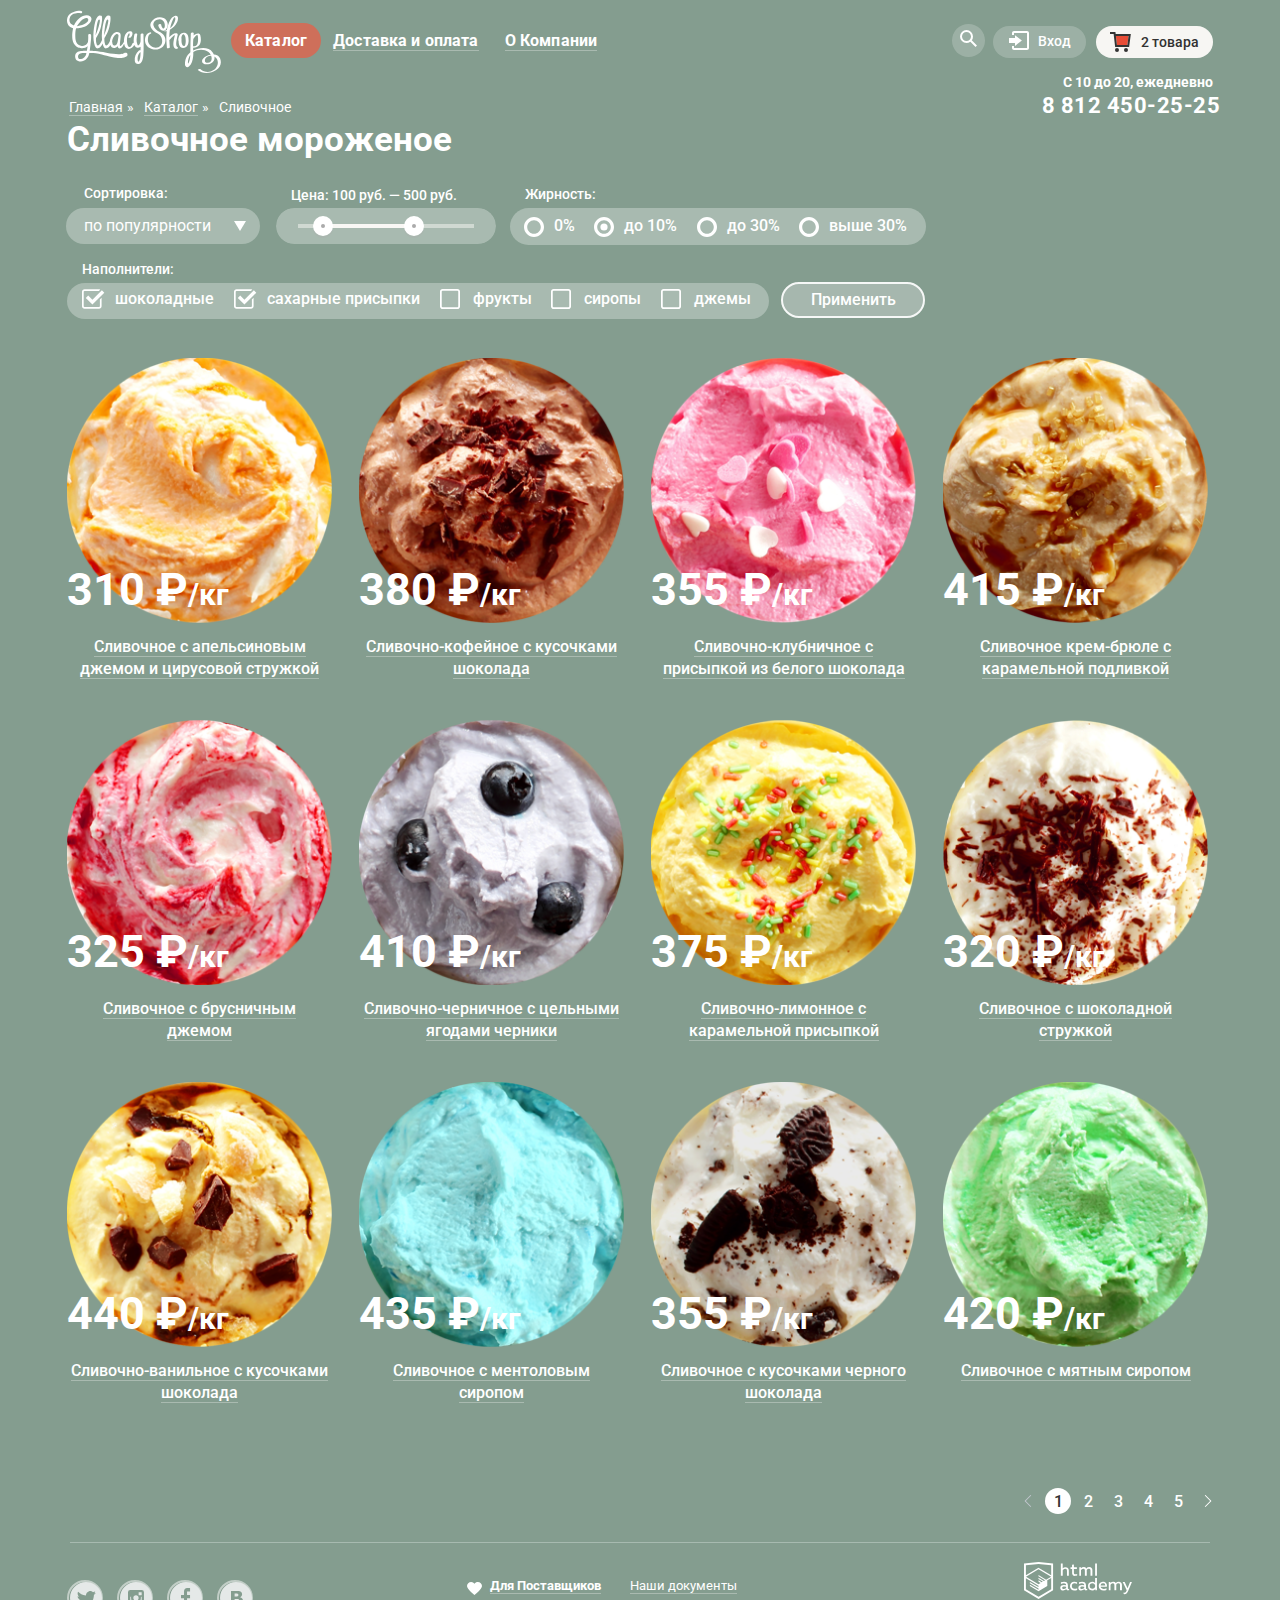
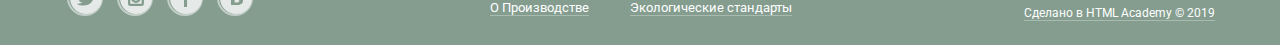
==== commit 74109294: "Защита проекта!" ====
--- a/inner.html
+++ b/inner.html
@@ -29,8 +29,8 @@
                             <li class="nav__submenu__item"><a class="nav__submenu__item-5" href="#">Мелорин</a></li>
                         </ul>
                     </li>
-                    <li class="nav__item"><a href="#">Доставка и оплата</a></li>
-                    <li class="nav__item"><a href="#">О Компании</a></li>
+                    <li class="nav__item"><a href="#"><span class="underline__nav">Доставка и оплата</span></a></li>
+                    <li class="nav__item"><a href="#"><span class="underline__nav">О Компании</span></a></li>
                 </ul>
 
                 <div class="nav__search">
@@ -82,8 +82,8 @@
                                     placeholder="********"></p>
                             <button type="submit"><span>Войти</span></button>
                             <div class="login-text">
-                                <p><a href="#">Забыли пароль?</a></p>
-                                <p><a href="#">Новая регистрация</a></p>
+                                <p><a href="#"><span class="underline__login">Забыли пароль?</span></a></p>
+                                <p><a href="#"><span class="underline__login">Новая регистрация</span></a></p>
                             </div>
                         </form>
                     </div>
@@ -148,7 +148,7 @@
             </nav>
             <div class="header__timetable">
                 <p class="header__timetable__time-schedule">С 10 до 20, ежедневно </p>
-                <p class="header__timetable__phone"><a href="tel:88124502525">8 812 450-25-25</a></p>
+                <p class="header__timetable__phone"><a href="tel:88124502525"><span class="underline__link">8 812 450-25-25</span></a></p>
             </div>
         </header>
 
@@ -179,9 +179,8 @@
                             — <span class="filters__characteristic">500 руб.</span></legend>
                         <p class="visually-hidden">Выбор цены:</p>
                         <span class="filter-btn"></span>
-                        <div class="filter-slider"> </div>
-                        <div class="filter-btn-min"> </div>
-                        <div class="filter-btn-max"> </div>
+                        <span class="filter-btn-min"></span>
+                        <span class="filter-btn-max"></span>
                     </fieldset>
                     <fieldset class="filter">
                         <legend class="filters__parameter">Жирность:</legend>
@@ -213,7 +212,7 @@
                                 <label for="filter-chocolate"><span></span>шоколадные</label>
                             </li>
                             <li class="filters__characteristic">
-                                <input type="checkbox" name="sugar-powders" id="filter-sugar-powders">
+                                <input type="checkbox" name="sugar-powders" id="filter-sugar-powders" checked>
                                 <label for="filter-sugar-powders"><span></span>сахарные присыпки</label>
                             </li>
                             <li class="filters__characteristic">
@@ -241,8 +240,8 @@
                         <img src="img/product-1.png" width="267" height="267"
                             alt="Сливочное мороженое с апельсиновым джемом и цитрусовой стружкой">
                         <p class="catalog__item__price">310 ₽<span>/кг</span></p>
-                        <p class="catalog__item__title"><a href="#">Сливочное с апельсиновым джемом и цирусовой
-                                стружкой</a>
+                        <p class="catalog__item__title"><a href="#"><span class="underline__product">Сливочное с апельсиновым джемом и цирусовой
+                                стружкой</span></a>
                         </p>
                         <div class="cart-hover">
                             <a href="#" class="cart-link">Быстрый просмотр</a>
@@ -252,7 +251,7 @@
                         <img src="img/product-2.png" width="267" height="267"
                             alt="Сливочно-кофейное мороженое с кусочками шоколада">
                         <p class="catalog__item__price">380 ₽<span>/кг</span></p>
-                        <p class="catalog__item__title"><a href="#">Сливочно-кофейное с кусочками шоколада</a></p>
+                        <p class="catalog__item__title"><a href="#"><span class="underline__product">Сливочно-кофейное с кусочками шоколада</span></a></p>
                         <div class="cart-hover">
                             <a href="#" class="cart-link">Быстрый просмотр</a>
                         </div>
@@ -261,8 +260,8 @@
                         <img src="img/product-3.png" width="267" height="267"
                             alt="Сливочно-клубничное мороженое с присыпкой из белого шоколада">
                         <p class="catalog__item__price">355 ₽<span>/кг</span></p>
-                        <p class="catalog__item__title"><a href="#">Сливочно-клубничное с присыпкой из белого
-                                шоколада</a>
+                        <p class="catalog__item__title"><a href="#"><span class="underline__product">Сливочно-клубничное с присыпкой из белого
+                                шоколада</span></a>
                         </p>
                         <div class="cart-hover">
                             <a href="#" class="cart-link">Быстрый просмотр</a>
@@ -272,7 +271,7 @@
                         <img src="img/product-4.png" width="267" height="267"
                             alt="Сливочное мороженое крем-брюле с карамельной подливкой">
                         <p class="catalog__item__price">415 ₽<span>/кг</span></p>
-                        <p class="catalog__item__title"><a href="#">Сливочное крем-брюле с карамельной подливкой</a></p>
+                        <p class="catalog__item__title"><a href="#"><span class="underline__product">Сливочное крем-брюле с карамельной подливкой</span></a></p>
                         <div class="cart-hover">
                             <a href="#" class="cart-link">Быстрый просмотр</a>
                         </div>
@@ -280,7 +279,7 @@
                     <li class="catalog-item">
                         <img src="img/product-5.png" width="267" height="267" alt="Сливочное с брусничным джемом">
                         <p class="catalog__item__price">325 ₽<span>/кг</span></p>
-                        <p class="catalog__item__title"><a href="#">Сливочное с брусничным джемом</a></p>
+                        <p class="catalog__item__title"><a href="#"><span class="underline__product">Сливочное с брусничным джемом</span></a></p>
                         <div class="cart-hover">
                             <a href="#" class="cart-link">Быстрый просмотр</a>
                         </div>
@@ -289,7 +288,7 @@
                         <img src="img/product-6.png" width="267" height="267"
                             alt="Сливочно-черничное с цельными ягодами черники">
                         <p class="catalog__item__price">410 ₽<span>/кг</span></p>
-                        <p class="catalog__item__title"><a href="#">Сливочно-черничное с цельными ягодами черники</a>
+                        <p class="catalog__item__title"><a href="#"><span class="underline__product">Сливочно-черничное с цельными ягодами черники</span></a>
                         </p>
                         <div class="cart-hover">
                             <a href="#" class="cart-link">Быстрый просмотр</a>
@@ -299,7 +298,7 @@
                         <img src="img/product-7.png" width="267" height="267"
                             alt="Сливочно-лимонное с карамельной присыпкой">
                         <p class="catalog__item__price">375 ₽<span>/кг</span></p>
-                        <p class="catalog__item__title"><a href="#">Сливочно-лимонное с карамельной присыпкой</a></p>
+                        <p class="catalog__item__title"><a href="#"><span class="underline__product">Сливочно-лимонное с карамельной присыпкой</span></a></p>
                         <div class="cart-hover">
                             <a href="#" class="cart-link">Быстрый просмотр</a>
                         </div>
@@ -307,7 +306,7 @@
                     <li class="catalog-item">
                         <img src="img/product-8.png" width="267" height="267" alt="Сливочное с шоколадной стружкой">
                         <p class="catalog__item__price">320 ₽<span>/кг</span></p>
-                        <p class="catalog__item__title"><a href="#">Сливочное с шоколадной стружкой</a></p>
+                        <p class="catalog__item__title"><a href="#"><span class="underline__product">Сливочное с шоколадной стружкой</span></a></p>
                         <div class="cart-hover">
                             <a href="#" class="cart-link">Быстрый просмотр</a>
                         </div>
@@ -316,7 +315,7 @@
                         <img src="img/product-9.png" width="267" height="267"
                             alt="Сливочно-ванильное с кусочками шоколада">
                         <p class="catalog__item__price">440 ₽<span>/кг</span></p>
-                        <p class="catalog__item__title"><a href="#">Сливочно-ванильное с кусочками шоколада</a></p>
+                        <p class="catalog__item__title"><a href="#"><span class="underline__product">Сливочно-ванильное с кусочками шоколада</span></a></p>
                         <div class="cart-hover">
                             <a href="#" class="cart-link">Быстрый просмотр</a>
                         </div>
@@ -324,7 +323,7 @@
                     <li class="catalog-item">
                         <img src="img/product-10.png" width="267" height="267" alt="Сливочное с ментоловым сиропом">
                         <p class="catalog__item__price">435 ₽<span>/кг</span></p>
-                        <p class="catalog__item__title"><a href="#">Сливочное с ментоловым сиропом</a></p>
+                        <p class="catalog__item__title"><a href="#"><span class="underline__product">Сливочное с ментоловым сиропом</span></a></p>
                         <div class="cart-hover">
                             <a href="#" class="cart-link">Быстрый просмотр</a>
                         </div>
@@ -333,7 +332,7 @@
                         <img src="img/product-11.png" width="267" height="267"
                             alt="Сливочное с кусочками черного шоколада">
                         <p class="catalog__item__price">355 ₽<span>/кг</span></p>
-                        <p class="catalog__item__title"><a href="#">Сливочное с кусочками черного шоколада</a></p>
+                        <p class="catalog__item__title"><a href="#"><span class="underline__product">Сливочное с кусочками черного шоколада</span></a></p>
                         <div class="cart-hover">
                             <a href="#" class="cart-link ">Быстрый просмотр</a>
                         </div>
@@ -341,7 +340,7 @@
                     <li class="catalog-item">
                         <img src="img/product-12.png" width="267" height="267" alt="Сливочное с мятным сиропом">
                         <p class="catalog__item__price">420 ₽<span>/кг</span></p>
-                        <p class="catalog__item__title"><a href="#">Сливочное с мятным сиропом</a></p>
+                        <p class="catalog__item__title"><a href="#"><span class="underline__product">Сливочное с мятным сиропом</span></a></p>
                         <div class="cart-hover">
                             <a href="#" class="cart-link">Быстрый просмотр</a>
                         </div>
@@ -415,10 +414,10 @@
                     </ul>
                 </div>
                 <ul class="footer__menu">
-                    <li class="footer__menu_item"><a href="#">Для Поставщиков</a></li>
-                    <li class="footer__menu_item"><a href="#">Наши документы</a></li>
-                    <li class="footer__menu_item"><a href="#">О Производстве</a></li>
-                    <li class="footer__menu_item"><a href="#">Экологические стандарты</a></li>
+                    <li class="footer__menu_item"><a href="#"><span class="underline__footer">Для Поставщиков</span></a></li>
+                    <li class="footer__menu_item"><a href="#"><span class="underline__footer">Наши документы</span></a></li>
+                    <li class="footer__menu_item"><a href="#"><span class="underline__footer">О Производстве</span></a></li>
+                    <li class="footer__menu_item"><a href="#"><span class="underline__footer">Экологические стандарты</span></a></li>
                 </ul>
                 <div class="foother__logo-copyright">
                     <p>
@@ -426,8 +425,8 @@
                                 src="img/svg-gllacy/logo-htmlacademy.svg" width="108" height="39"
                                 alt="Логотип HTML Academy"></a>
                     </p>
-                    <p><a class="copyright" href="https://htmlacademy.ru/intensive/htmlcss">Сделано в HTML Academy ©
-                            2019</a></p>
+                    <p><a class="copyright" href="https://htmlacademy.ru/intensive/htmlcss"><span class="underline__footer">Сделано в HTML Academy ©
+                            2019</span></a></p>
                 </div>
             </footer>
         </div>
--- a/css/style.min.css
+++ b/css/style.min.css
@@ -1 +1 @@
-.visually-hidden{display:none}body{font-family:"Roboto","Arial","sans-serif";font-size:16px;line-height:22px;font-weight:400;color:#323232;background-color:#849d8f;background-position:top center;background-repeat:no-repeat}.container{max-width:1200px;margin:0 auto;padding:10px 0 0;box-sizing:border-box}.container-footer{max-width:1200px;margin:0 auto;box-sizing:border-box}.catalog,.filters,.about-us,.bestseller,.special-offer,.slider,.header-top{margin:0 27px}h1{font-weight:700;font-size:35px;line-height:41px}img{max-width:100%}a{text-decoration:underline;color:#fff}li{list-style-type:none}.nav__login__btn,.nav__cart__btn{font-size:14px;color:#fff;line-height:16px;font-weight:500}.nav__full-cart__btn{font-size:14px;font-weight:500;color:#323232;line-height:16px;background-color:#f7f6f3}.nav__item>a{line-height:18px;font-weight:700;color:#fff}.header__timetable__time-schedule{font-size:14px;font-weight:700;line-height:16px;color:#fff}.header__timetable__phone{font-size:22px;font-weight:700;line-height:24px;color:#fff;text-decoration:none}.slider__item__title{font-size:60px;line-height:60.35px;color:#fff;font-weight:700}.slider__item__btn>a{font-size:32px;line-height:44px;color:#fff;font-weight:700;text-decoration:none}.special-offer__item{font-size:35px;line-height:41px;color:#fff;font-weight:700}.special-offer__item__info{font-size:18px;line-height:22px;color:#fff;font-weight:700}.special-offer__item__btn>a{font-size:18px;color:#fff;font-weight:700;text-decoration:none}.breadcrumbs__item>a,.breadcrumbs__item{font-size:14px;line-height:16px;color:#fff;text-decoration:none}.page-title{font-size:35px;line-height:41px;color:#fff;font-weight:700}.filters__parameter{font-size:14px;font-weight:500;line-height:16px;color:#fff}.filters__characteristic{line-height:18px;color:#fff}.filters__btn{line-height:18px;color:#fff;background-color:#a6b8ae}.about-us__title{font-size:24px;line-height:30px;font-weight:500;color:#323232}.store-news__caption>a{font-size:24px;line-height:30px;font-weight:700;color:#323232}.subscription__text{color:#5a5a5a}.subscription__inp{font-size:16px;line-height:24px;color:#999}.subscription__btn{line-height:24px;color:#fefefe;font-weight:700}.catalog__item__title>a,.bestseller__item__title>a{font-size:16px;font-weight:500;line-height:22px;color:#fff}.catalog__item__price,.bestseller__item__price{font-size:45px;line-height:45px;font-weight:700;color:#fff;margin-top:-62px}.map-googl{width:100%;height:430px}.map__contacts__title,.map__contacts__time{font-size:14px;line-height:20px}.map__contacts__address,.map__contacts__phone{font-size:18px;line-height:24px;font-weight:700;text-decoration:none}.map__feedback__btn{font-size:18px;color:#fefefe;line-height:24px;font-weight:700}.pagination__item a{font-size:16px;font-weight:500;line-height:18px;color:#fff;text-decoration:none}.pagination__item__current{line-height:18px;color:#353535;text-decoration:none}.footer__menu_item>a{font-size:13px;line-height:16px;color:#fff}.copyright{font-size:12px;line-height:16px;color:#fefefe}.bestseller__item img{height:267px;width:267px;border-radius:133px}.header-top{display:flex;flex-direction:column;position:relative}.header-nav{display:flex}.logo{width:164px;height:74px}.nav__items{display:flex;height:35px}.header__timetable{width:175px;height:45px;align-self:flex-end}.filters{display:flex;flex-wrap:wrap;top:5px;position:relative}.special-offer__items{display:flex;width:100%}.special-offer1{width:560px;min-height:229px;border-radius:25px;margin-left:auto;margin-right:13px;background-image:url(../img/background-raspberries.jpg);background-repeat:no-repeat;background-size:cover;background-color:#460006}.special-offer2{width:560px;min-height:229px;border-radius:25px;margin-left:13px;margin-right:auto;background-image:url(../img/background-chocolate.jpg);background-repeat:no-repeat;background-size:cover;background-color:#4c2b19}.breadcrumbs__items,.page-title{display:flex;margin-top:2px;margin-left:27px;margin-right:27px;box-sizing:border-box;padding-left:0}.breadcrumbs__item{padding:2px}.about-us{width:1146px;min-height:306px;border-radius:20px;margin:0 auto;background-color:#efe3cb;background-image:url(../img/background_about-us.jpg);background-repeat:repeat;background-position:0 0;margin-top:-20px;margin-bottom:40px}.about-us__items{display:flex;flex-wrap:wrap;align-content:flex-start}.about-us__item{width:49%}.about-us__item:nth-child(1){margin-right:5px}.about-us__item:nth-child(2){margin-left:5px}.about-us__item:nth-child(3){margin-right:5px}.about-us__item:nth-child(4){margin-left:5px}.news-subscription{display:flex;margin-bottom:38px;margin-top:25px}.store-news{width:560px;min-height:220px;border-radius:15px;background-color:#fff;background-image:url(../img/background-strawberry.jpg);background-repeat:no-repeat;background-size:cover;margin-left:auto;margin-right:12px}.subscription{width:560px;min-height:220px;border-radius:15px;background-color:#F8F7F4;background-image:url(../img/svg-gllacy/mailing.svg);background-repeat:no-repeat;background-size:cover;margin-left:16px;margin-right:auto}.footer{display:flex;min-width:100%;height:102px;justify-content:space-between;width:100%}.socials{width:200px;height:50px}.socials__items{display:flex;padding:0;margin:0}.socials__item:nth-child(1) a{margin-left:12px}.socials__item a{width:32px;height:32px;border-radius:18px;border:2px solid #c2cec7;margin:7px;display:inline-block;vertical-align:middle}.footer__menu{display:flex;flex-wrap:wrap;align-content:flex-start;width:350px;padding:0}.footer__menu_item{width:50%}.foother__logo-copyrigh{width:195px;height:70px;margin-left:auto}.foother__logo-copyrigh p{margin:0}.catalog__items,.bestseller__items{display:flex;flex-wrap:wrap;align-content:flex-start;padding:0;margin:0}.catalog{margin-left:14px;margin-right:14px}.catalog-item,.bestseller__item{max-width:292px;box-sizing:border-box}.pagination__list{display:flex;justify-content:flex-end}.pagination__item{padding:2px}.filter{margin-top:-5px}.filters-sort{display:flex;flex-wrap:wrap;align-content:flex-start}fieldset.filter{padding:0;margin-right:8px}.filter:nth-child(2){width:220px;height:36px;border-radius:36px;background-color:#a8bab0}.filter:nth-child(3){width:416px;min-height:36px;border-radius:36px;background-color:#a8bab0}.filter:nth-child(4){width:702px;min-height:36px;border-radius:36px;background-color:#a8bab0}.filters__btn{font-weight:500;width:146px;height:36px;border:2px solid #f6f8f7;border-radius:36px;background-color:#a6b7ae;box-sizing:border-box;margin-top:-6px;margin-left:4px;padding:0}.filters__grease,.filters__fillers{display:flex;flex-wrap:wrap;align-content:flex-start;justify-content:space-between}.nav__items{padding:0;flex-wrap:wrap;align-content:flex-start;align-items:center;min-width:520px;margin-top:20px;margin-left:2px;z-index:10}.nav__items a{text-decoration:none}.nav__item{margin-left:-2px;position:relative;height:60px}.nav__item a{height:36px;border-radius:2em;letter-spacing:.15px;padding:.5em 14px}.nav__submenu__item a{border-radius:unset}.nav__search{margin-left:auto}button.nav__search__btn{border-radius:50%;background-color:rgba(255,255,255,0.2);width:33px;height:33px;box-sizing:border-box;border:none;box-sizing:border-box;display:flex;justify-content:center;align-items:center;padding:0}.nav__search__btn:hover{background-color:#f8f7f4;color:#323232}.nav__search__btn:hover path{fill:#323232}.nav__login{margin-left:10px;margin-right:10px}button.nav__login__btn{background-color:rgba(255,255,255,0.2);border:none;min-width:93px;height:32px;border-radius:16px;box-sizing:border-box;display:flex;justify-content:center;align-items:center;padding:0;padding-left:5px;padding-right:5px}.nav__login__btn svg{margin-left:3px}.nav__login__btn span:nth-child(1){height:19px}.nav__login__btn span{margin-left:3px;margin-right:5px;margin-top:-3px}.nav__login__btn:hover{background-color:#f8f7f4;color:#323232}.nav__login__btn:hover g{fill:#323232}button.nav__cart__btn{background-color:rgba(255,255,255,0.2);min-width:100px;height:33px;border-radius:16px;border:none;box-sizing:border-box;display:flex;justify-content:center;align-items:center;padding:0;position:relative;z-index:1;padding-left:5px;padding-right:5px}.nav__cart__btn span{margin-left:3px;margin-right:5px;margin-top:-4px}.nav__cart__btn:hover{background-color:#f8f7f4;color:#323232}.nav__cart__btn:hover g{fill:#323232}button.nav__full-cart__btn{background-color:rgba(248,247,244,0.988);width:117px;height:32px;border-radius:16px;border:none;box-sizing:border-box;display:flex;justify-content:center;align-items:center;padding:0}.nav__full-cart__btn span{margin-left:5px;margin-right:5px}.nav__full-cart__btn span:nth-child(1){height:20px}.header__timetable{margin-top:-10px;text-align:right}.header__timetable__time-schedule{margin:0}.header__timetable__phone{margin-top:4px;margin-right:-7px;letter-spacing:.5px}.header__timetable__phone a{position:relative;z-index:6;text-decoration:none}.header__timetable__phone a:hover{color:#FFB99D;text-decoration:underline}.nav__item a:hover{background-color:#f7f6f3;color:#333;text-decoration:none}.nav__item>a:active{box-shadow:inset 0 2px 1px 0 #696969;background-color:#ededed;color:#323232}.popup-hidden{display:none;position:absolute;background-color:#fff;color:#323232;border-radius:5px;padding:0;top:35px}.popup-hidden:hover,.nav__item:hover .popup-hidden{display:block;width:143px;z-index:5;padding-bottom:10px;box-shadow:0 20px 20px 0 rgba(0,0,0,0.4);background-color:#f8f7f4}.nav__submenu__item a{font-size:14px;color:#323232;padding:10px 15px;width:100%;display:inline-block;vertical-align:middle;box-sizing:border-box;border-radius:0}.nav__submenu__item-1{font-weight:700;border-bottom:1px solid}.nav__submenu__item:hover a{background-color:#fbded8}.nav__submenu__item:active a{background-color:#f6b5a5}.nav__item__active>a{background-color:#CE6F5A;text-decoration:none}.catalog-item img{width:100%;height:auto}.catalog-item{position:relative}.catalog__items li{padding:6px 14px 18px 13px}.catalog__item__price span{font-size:30px;font-weight:700}.catalog__item__title{text-align:center;padding-left:4px;padding-right:4px;margin-top:93px;z-index:2;position:relative;margin-top:-26px}.catalog__item__title a:hover{color:#FCBBA0}.catalog__item__title a:active,.catalog__item__title a:focus{color:#FFBAA2}.bestseller__items .bestseller__item:hover,.catalog__items .catalog-item:hover{background-color:#99ABA1;border-top-left-radius:5px;border-top-right-radius:5px;height:1px}.bestseller__item:hover::before,.catalog-item:hover::before{content:"";position:absolute;top:0;left:0;width:100%;height:100%;opacity:.2;box-shadow:0 20px 20px 0 rgba(0,0,0,0.2);z-index:1}.cart-item{background-color:#ccc;width:200px;height:200px}.cart-hover{position:absolute;top:calc(100% - 0px);left:0;display:none;justify-content:center;align-items:center;width:100%;height:45px;z-index:1;box-shadow:0 20px 20px 0 rgba(0,0,0,0.2);background-color:rgba(248,247,244,0.2)}.cart-hover a{text-decoration:none}.bestseller__item:hover .cart-hover,.catalog-item:hover .cart-hover{display:flex;border-bottom-left-radius:5px;border-bottom-right-radius:5px;height:380px}.cart-link{font-size:18px;font-family:"Roboto","Arial","sans-serif";color:#fefefe;font-weight:700;line-height:24px;padding:12px 16px;border-radius:22px;box-shadow:0 2px 2px 0 var(--deep-red-64);background-image:linear-gradient(to top,#e74a35,#f26843);margin-top:300px}.cart-link:hover{background-image:linear-gradient(to bottom,var(--white-20),var(--white-20)),linear-gradient(to top,#e74a35,#f26843);box-shadow:0 2px 2px 0 #ac1000}.cart-link:active,.cart-link:focus{box-shadow:inset 0 2px 2px 0 #942718;background-image:linear-gradient(to bottom,rgba(0,0,0,0.07),rgba(0,0,0,0.07)),linear-gradient(to top,#e74a35,#f26843)}.bestseller{margin:33px 14px 14px}.bestseller li{padding:6px 14px 16px 13px}.bestseller__item{text-align:center;position:relative}.bestseller__item__price{text-align:left}.bestseller__item__price span{font-size:30px}.bestseller__item__title{padding-left:4px;padding-right:4px;margin-top:-23px;position:relative;z-index:2}.bestseller__item__title:hover a{color:#FFB99D}.bestseller__item::after{content:"";position:absolute;top:8px;left:12px;background:url(../img/svg-gllacy/hit.svg) top center no-repeat;width:65px;height:65px}.special-offer{position:relative;margin-top:-110px}.special-offer__items{padding-left:0;margin-top:32px}.special-offer__item{padding-left:19px;margin-top:17px}.special-offer__item__info{padding-left:18px;padding-right:18px;margin-top:-22px}.special-offer__item__btn{text-align:right;padding-right:23px;margin-top:45px}.special-offer__item__btn a{line-height:46px;display:inline-block;vertical-align:middle;border-radius:23px;padding-left:20px;padding-right:20px;opacity:.99;box-shadow:0 2px 2px 0 rgba(85,8,0,0.54);background-image:linear-gradient(to top,#ca3824,#f26843)}.special-offer__item__btn a:hover{background-image:linear-gradient(to bottom,var(--white-20),var(--white-20)),linear-gradient(to top,#e74a35,#f26843);box-shadow:0 1px 2px 0 #ac1000;opacity:1}.special-offer__item__btn a:active,.special-offer__item__btn a:focus{box-shadow:inset 0 2px 2px 0 #942718;background-image:linear-gradient(to bottom,rgba(0,0,0,0.07),rgba(0,0,0,0.07)),linear-gradient(to top,#e74a35,#f26843);opacity:1}.map{height:430px;position:relative;width:100%;background:url(../img/fon-map.png) center top no-repeat}.container-map{width:1200px;position:relative;margin:0 auto}.map__contacts{min-height:305px;width:302px;border-radius:10px;background-color:#FEFEFE;position:absolute;bottom:60px;right:27px;box-sizing:border-box;padding-top:16px;padding-left:26px;padding-right:26px}.map__contacts .map__contacts__title:nth-child(1){width:152px;margin-bottom:0}.map__contacts .map__contacts__title:nth-child(3){margin-bottom:0}.map__contacts__address{font-style:normal;width:230px;margin-bottom:18px}p.map__contacts__phone{margin-top:2px;margin-bottom:0}.map__contacts__phone a{font-size:18px;font-weight:700;color:#323232;text-decoration:none}.map__contacts__phone a:hover{color:#FFB99D;text-decoration:underline}.map__contacts__time{margin-top:0}a.feedback-form{border:none;color:#fff;font-weight:700;line-height:40px;border-radius:22px;padding-left:20px;padding-right:20px;width:252px;height:44px;display:block;box-sizing:border-box;text-decoration:none;box-shadow:0 2px 2px 0 rgba(172,16,0,0.64);background-image:linear-gradient(to top,#e74a35,#f26843)}a.feedback-form:hover{background-color:#ED7363}a.feedback-form:focus{background-color:#DC543E}.map__feedback__btn{font-size:18px;color:#fefefe;line-height:24px;font-weight:700;margin-top:22px;text-align:center}.feedback a:active,.feedback a:focus{outline:none}.feedback input,.map__feedback__text textarea{outline:none}.feedback input:active,.map__feedback__text textarea:active{outline:none}.nav__full-cart :focus,.nav__login :focus,.feedback :focus{outline:none}.map__feedback__text textarea{resize:none;resize:vertical;resize:horizontal}.filter:nth-child(1){position:relative;border:none;margin-bottom:43px}.filter:nth-child(1) .filters__parameter{position:absolute;top:-23px;left:15px}.filter select{width:194px;height:36px;border-radius:36px;background-color:#a8bab0;padding-left:20px;color:#fff}.filter{position:relative}.filter select{-webkit-appearance:none;-moz-appearance:none;appearance:none}.form__select{width:194px;height:36px;border-radius:18px;background-color:#a8bab0;position:relative;color:#fff;margin-left:-3px}.form__select option{font-size:16px;font-weight:500}.form__select:before{content:"";display:block;width:1px;height:33px;pointer-events:none;position:absolute;top:1px;right:30px;z-index:1}.form__select:after{content:"";border-style:solid;border-width:10px 6px 0;border-color:#fff transparent transparent;pointer-events:none;position:absolute;top:calc(50% - 5px);right:14px;z-index:1}.form__select:active:after,.form__select:focus:after,.form__select:hover:after{content:"";border-color:#000 transparent transparent}.filter select:hover{background-color:#f8f7f4;color:#323232}select:focus option{color:#323232}select::-ms-value{background:none;color:#fff}select:hover::-ms-value{color:#323232}.form__select select{-webkit-appearance:none;-moz-appearance:none;appearance:none;width:100%;height:100%;padding:0 18px;background:none;border:none}.form__select select::-ms-expand{display:none}.form__select select:focus{outline:0;border-color:#2cb0d8}.form__select select:hover{cursor:pointer}.filter label{font-size:16px;font-weight:500}.filter:nth-child(2){position:relative;border:none;margin-bottom:43px;margin-left:8px;margin-right:8px}.filter:nth-child(2) .filters__parameter{position:absolute;top:-22px;left:15px}.filter:nth-child(2){background:url(../img/svg-gllacy/price-11.svg) center center no-repeat;background-color:#a8bab0}.filter:nth-child(3){position:relative;border:none;margin-bottom:43px;margin-left:6px}.filter:nth-child(3) .filters__parameter{position:absolute;top:-22px;left:15px}.filters__grease{padding:0 16px 0 12px;margin:5px 0}.filters__grease li{margin:3px}.filter:nth-child(4){position:relative;border:none;margin-bottom:38px;margin-left:0}.filter:nth-child(4) .filters__parameter{position:absolute;top:-22px;left:15px}.filters__fillers{padding:2px 18px 0 15px;margin:5px 0}.filters__fillers li{margin:3px}.filters__btn:hover{background-color:#fff;color:#323232}.filters__btn:focus{box-shadow:inset 0 2px 1px 0 #696969;background-color:#ededed;color:#323232}.filters input[type="radio"]{display:none}.filters input[type="radio"]+label span{display:inline-block;width:20px;height:20px;margin:1px 10px 0 -1px;vertical-align:middle;background:url(../img/svg-gllacy/radio-off.svg) left top no-repeat;cursor:pointer;background-size:cover}.filters input[type="radio"]:checked+label span{background:url(../img/svg-gllacy/radio-on.svg) left top no-repeat;background-size:cover}.filters input[type="checkbox"]{display:none}.filters input[type="checkbox"]+label span{display:inline-block;width:20px;height:20px;margin:-1px 10px 0 -1px;vertical-align:middle;background:url(../img/svg-gllacy/checkbox-off.svg) left top no-repeat;cursor:pointer;background-size:cover}.filters input[type="checkbox"]:checked+label span{background:url(../img/svg-gllacy/checkbox-on.svg) left top no-repeat;background-size:cover}.footer-hr{width:95%;margin-bottom:0;border:none;color:#A7BAB0;background-color:#A7BAB0;height:1px}.socials{margin-left:15px;margin-top:30px}.socials__items{position:relative}.socials__items .socials__item{box-sizing:border-box}.socials__item svg{position:relative;left:.5px}.socials__item:hover path{fill:#FEFFFF}.socials__item:active path,.socials__item:focus path{fill:#E8E8E8}.footer__menu{margin-left:50px;margin-top:31px;position:relative}.footer__menu .footer__menu_item:nth-child(2n-1){width:40%}.footer__menu_item:nth-child(1) a{font-weight:700}.footer__menu_item:hover a{color:#FFB99D}.footer__menu .footer__menu_item:nth-child(1)::before{content:"";position:absolute;top:8px;left:-28px;background:url(../img/svg-gllacy/heart.svg) top center no-repeat;width:25px;height:25px}.foother__logo-copyright p:nth-child(1){margin-top:18px;margin-bottom:12px}.foother__logo-copyright{margin-right:25px}.foother__logo-copyright p:nth-child(2){margin-top:-17px}a.copyright:hover{color:#FFB99D}.about-us__title{padding-top:30px;padding-left:20px;letter-spacing:.28px}.about-us__item{margin-bottom:8px;position:relative}.about-us__item p{margin-top:0;padding-left:35px;padding-right:10px}.about-us__item:nth-child(2) p,.about-us__item:nth-child(4) p{padding-left:50px}.about-us__item:nth-child(1)::before{content:"";position:absolute;top:-13px;left:-21px;background:url(../img/svg-gllacy/ice-cream.svg) top center no-repeat;width:50px;height:50px;z-index:15}.about-us__item:nth-child(2)::before{content:"";position:absolute;top:-13px;left:-6px;background:url(../img/svg-gllacy/cow.svg) top center no-repeat;width:50px;height:50px;z-index:15}.about-us__item:nth-child(3)::before{content:"";position:absolute;top:-15px;left:-21px;background:url(../img/svg-gllacy/eco.svg) top center no-repeat;width:50px;height:50px;z-index:15}.about-us__item:nth-child(4)::before{content:"";position:absolute;top:-15px;left:-7px;background:url(../img/svg-gllacy/thermometer.svg) top center no-repeat;width:50px;height:50px;z-index:15}h2.store-news__title{font-size:16px;font-weight:500;color:#323232;margin-top:23px;margin-left:20px;margin-bottom:0}p.store-news__caption{margin-top:4px;margin-left:19px;width:300px}.store-news__caption a:hover{color:#E84933}.subscription__text{margin-top:35px;margin-left:25px;margin-right:25px}form.subscription__form-mailing{display:flex;justify-content:space-between}.subscription__inp{margin-left:27px;margin-top:3px;width:366px;height:44px;padding-left:12px;box-sizing:border-box;border-radius:5px;border:1px solid #aaa}button.subscription__btn{font-size:18px;font-weight:700}.subscription__btn{background-color:#E54A3A;text-decoration:none;border:none;margin-top:18px;margin-right:27px;width:129px;height:44px;border-radius:22px}.subscription__btn:hover{background-color:#E9725F}.subscription__btn:active,.subscription__btn:focus{background-color:#DF6043}.pagination__list{margin-right:3px;margin-top:48px;margin-bottom:26px}.pagination__item:nth-child(1) img{transform:rotate(180deg)}.pagination__item a{width:26px;height:26px;border-radius:13px;box-sizing:border-box;display:inline-block;padding:5px 9px;vertical-align:middle}.pagination__list a:hover{background-color:#9AAEA2}.pagination__item__current a,.pagination__item a:focus{background-color:#fff;color:#323232}.breadcrumbs__item:hover a{color:#FFB99D}.breadcrumbs__items .breadcrumbs__item:nth-child(2)::before,.breadcrumbs__items .breadcrumbs__item:nth-child(3)::before{content:"»";margin-right:10px}.breadcrumbs__item a{border-bottom:1px solid #ACBDB4}.breadcrumbs__items{z-index:5;position:relative;margin:-22px 27px 0}h1{margin-top:0;margin-bottom:48px}section.slider{position:relative;top:-135px}.slider__items{padding:0}.slider__item{width:1045px;margin:0 auto;box-sizing:border-box}.slider__item__title{width:700px;text-align:center;margin:-495px auto 30px}.slider__item:nth-child(2) .slider__item__title{width:690px;text-align:center}.slider__item:nth-child(3) .slider__item__title{width:650px;text-align:center}.slider__item__btn a{font-size:32px;font-weight:700;border-radius:32px;box-shadow:0 2px 2px 0 var(--deep-red-64);background-image:linear-gradient(to top,#e74a35,#f26843);margin:0 auto;width:280px;height:64px;display:block;text-align:center;box-sizing:border-box;line-height:60px;position:relative}.slider__item__btn a:hover{background-image:linear-gradient(to bottom,var(--white-20),var(--white-20)),linear-gradient(to top,#e74a35,#f26843);box-shadow:0 2px 2px 0 #ac1000}:root{--white-20:rgba(255,255,255,0.2)}.slider__item__btn a:active,.slider__item__btn a:focus{box-shadow:inset 0 2px 2px 0 #942718;background-image:linear-gradient(to bottom,rgba(0,0,0,0.07),rgba(0,0,0,0.07)),linear-gradient(to top,#e74a35,#f26843)}.slider-nav{display:flex;display:flex;margin-top:-63px;margin-left:-95px}.slider-nav__item{width:20px;height:20px;border-radius:10px;border:2px solid #fff;box-sizing:border-box;margin:5px;cursor:pointer}.slider-active{background-color:#fff}.slider-nav__item:hover{background-color:#B0C0B6}.slider-nav__item:active,.slider-nav__item:focus{background-color:#fff}.search-popup-hidden{display:none}.nav__search:hover .search-popup-hidden{display:block}.nav__search{position:relative;z-index:10;top:-2px;left:2px}.nav__search .search-popup-hidden{position:absolute;top:55px;left:-235px}.search{border-radius:5px;box-shadow:0 20px 20px 0 rgba(0,0,0,0.4);background-color:#f8f7f4;width:272px;height:69px;position:relative;z-index:5;box-sizing:border-box;padding:14px}.search input{font-size:14px;font-weight:400;color:#999;border-style:solid;border-width:1px;border-color:#d3d3d2;border-radius:5px;background-color:#fff;width:243px;height:41px;display:block;margin:0 auto;padding-left:10px}.login-popup-hidden{display:none}.nav__login .login-popup-hidden:hover,.nav__login:hover .login-popup-hidden{display:block}.nav__login{position:relative;z-index:10}.nav__login .login-popup-hidden{border-radius:6px;box-shadow:0 20px 20px 0 rgba(0,0,0,0.4);background-color:#f8f7f4;min-width:277px;height:214px;z-index:5;position:absolute;top:55px;right:0}.login{padding-top:1px}.login p{margin-top:19px;margin-bottom:5px}.login-email{font-size:14px;font-weight:400;color:#999;border:solid 1px #d3d3d2;border-radius:5px;background-color:#fff;width:243px;height:46px;padding-left:10px;margin:0 auto;display:block}.login-password{font-size:14px;font-weight:400;color:#999;border:solid 1px #d3d3d2;border-radius:5px;background-color:#fff;width:243px;height:46px;padding-left:10px;margin:0 auto;display:block}.login a{font-size:13px;color:#323232;line-height:14px}.login a:hover{color:#FFB99D}.login-text p{margin:0}.login button{border:none;display:inline-block;vertical-align:middle;font-size:18px;color:#fefefe;font-weight:700;line-height:24px;box-shadow:0 2px 2px 0 rgba(85,8,0,0.54);background-image:linear-gradient(to top,#ca3824,#f26843);width:100px;height:44px;border-radius:22px;cursor:pointer;margin-left:20px;margin-right:10px;padding:0}.login button:hover{background-image:linear-gradient(to bottom,var(--white-20),var(--white-20)),linear-gradient(to top,#e74a35,#f26843);box-shadow:0 1px 2px 0 #ac1000}.login button:active,.login button:focus{box-shadow:inset 0 2px 2px 0 #942718;background-image:linear-gradient(to bottom,rgba(0,0,0,0.07),rgba(0,0,0,0.07)),linear-gradient(to top,#e74a35,#f26843)}.login-text{display:inline-block;vertical-align:middle;top:8px;position:relative}.full-cart-popup-hidden{display:none}.nav__full-cart:hover .full-cart-popup-hidden{display:block}.nav__full-cart{position:relative;z-index:10}.nav__full-cart .full-cart-popup-hidden{border-radius:5px;box-shadow:0 20px 20px 0 rgba(0,0,0,0.4);background-color:#f8f7f4;width:539px;height:242px;z-index:5;position:absolute;top:55px;right:0;padding:15px;box-sizing:border-box}.cart{padding:1px}.cart__product-text{display:flex;justify-content:space-between}.cart__product-text button{background-color:rgba(250,250,250,0.0);border:none}.cart__product-button:hover path{fill:#FFB99D}.cart span{font-size:13px;color:#323232;line-height:16px}.cart span.cart__product-price{color:#B0B0AF}.cart__product{width:220px;display:inline-block;vertical-align:middle}.cart_product-total-price,.cart__weight,.cart__product{margin-top:6px}.total-price{font-size:15px;color:#323232;font-weight:700;line-height:18px;text-align:right}.cart .submit{border:none;opacity:.99;box-shadow:0 2px 2px 0 rgba(85,8,0,0.54);background-image:linear-gradient(to top,#ca3824,#f26843);width:170px;height:44px;border-radius:22px;display:block;margin-left:auto;padding:0}.submit-cart span{font-size:18px;color:#fefefe;font-weight:700;line-height:24px}.cart .submit:hover{background-image:linear-gradient(to bottom,var(--white-20),var(--white-20)),linear-gradient(to top,#e74a35,#f26843);box-shadow:0 1px 2px 0 #ac1000}.cart .submit:active,.cart .submit:focus{box-shadow:inset 0 2px 2px 0 #942718;background-image:linear-gradient(to bottom,rgba(0,0,0,0.07),rgba(0,0,0,0.07)),linear-gradient(to top,#e74a35,#f26843)}.feedback-popup-hidden{display:none}@keyframes bounce{0%{transform:translateY(-2000px)}70%{transform:translateY(30px)}90%{transform:translateY(-10px)}100%{transform:translateY(0)}}.modal-show{display:block;animation-name:bounce;animation-duration:.6s}.text-error{color:red;display:none}.modal-error .text-error{display:block}@keyframes shake{0%,100%{transform:translateX(0)}10%,30%,50%,70%,90%{transform:translateX(-10px)}20%,40%,60%,80%{transform:translateX(10px)}}.modal-error{animation-name:shake;animation-duration:.6s}h3.map__feedback__content-text{font-size:24px;font-weight:500;color:#323232;margin-top:0}.feedback-popup-hidden{border-radius:5px;background-color:#f8f7f4;box-shadow:0 20px 20px 0 rgba(0,0,0,0.4);width:478px;min-height:443px;z-index:15;padding:25px;box-sizing:border-box;position:fixed;top:calc(50% - 239px);left:calc(50% - 220px)}.map__feedback .feedback-cross{background-color:rgba(250,250,250,0.0);border:none;position:absolute;top:10px;right:10px}.map__feedback__name input:placeholder-shown,.map__feedback__email input:placeholder-shown,.map__feedback__text textarea:placeholder-shown{border:solid 1px rgba(178,178,178,0.52);background-color:#fff;border-radius:5px;padding:10px;box-sizing:border-box;font-weight:400;color:#999}.map__feedback__name input:hover,.map__feedback__email input:hover,.map__feedback__text textarea:hover{border:solid 2px rgba(154,154,154,0.52);background-color:#fff;border-radius:5px;box-sizing:border-box;padding:9px;font-weight:400;color:#999}.map__feedback__name input:focus,.map__feedback__email input:focus,.map__feedback__text textarea:focus{border:solid 2px rgba(46,136,228,0.52);background-color:#fff;border-radius:5px;box-sizing:border-box;padding:9px;font-weight:400;color:#999}.map__feedback__name input,.map__feedback__email input,.map__feedback__text textarea{border:solid 1px rgba(178,178,178,0.52);background-color:#fff;border-radius:5px;box-sizing:border-box;padding:10px;font-weight:700;color:#323232}.map__feedback__name input,.map__feedback__email input{width:267px;height:44px}.map__feedback__text textarea{width:428px;height:155px}.feedback .map__feedback__btn{display:block;margin-top:0;margin-left:auto;width:118px;height:44px;border-radius:22px;border:none;box-shadow:0 2px 2px 0 var(--deep-red-64);background-image:linear-gradient(to top,#e74a35,#f26843);margin-top:25px;padding:0}.map__feedback__text{height:155px}.feedback .map__feedback__btn:hover{box-shadow:0 2px 2px 0 #ac1000;background-image:linear-gradient(to bottom,var(--white-20),var(--white-20)),linear-gradient(to top,#e74a35,#f26843)}.feedback .map__feedback__btn:active,.feedback .map__feedback__btn:focus{box-shadow:inset 0 2px 2px 0 #942718;background-image:linear-gradient(to bottom,rgba(0,0,0,0.07),rgba(0,0,0,0.07)),linear-gradient(to top,#e74a35,#f26843)}.login input:placeholder-shown,.search input:placeholder-shown,.subscription__form-mailing input:placeholder-shown{border:solid 1px rgba(178,178,178,0.52);background-color:#fff;border-radius:5px;padding:10px;box-sizing:border-box;font-weight:400;color:#999}.login input:hover,.search input:hover,.subscription__form-mailing input:hover{border:solid 2px rgba(154,154,154,0.52);background-color:#fff;border-radius:5px;box-sizing:border-box;padding:9px;font-weight:400;color:#999}.login input:focus,.search input:focus,.subscription__form-mailing input:focus{border:solid 2px rgba(46,136,228,0.52);background-color:#fff;border-radius:5px;box-sizing:border-box;padding:9px;font-weight:400;color:#999}.login input,.search input,.subscription__form-mailing input{border:solid 1px rgba(178,178,178,0.52);background-color:#fff;border-radius:5px;box-sizing:border-box;padding:10px;font-weight:700;color:#323232}button > span{position:relative;top:0;left:0}fieldset.filter:nth-child(2) > span{cursor:pointer;margin-left:6px}.filter:nth-child(2) .filter-btn::before{content:"";position:absolute;top:8px;left:34px;background:url(../img/svg-gllacy/filter-button.svg) top center no-repeat;width:25px;height:25px;cursor:pointer;display:inline-block}.filter:nth-child(2) .filter-btn::after{content:"";position:absolute;top:8px;right:70px;background:url(../img/svg-gllacy/filter-button.svg) top center no-repeat;width:25px;height:25px;cursor:pointer}@media screen and (-ms-high-contrast: active),(-ms-high-contrast: none){.bestseller li{padding:6px 13px 16px}}+.visually-hidden{display:none}body{font-family:"Roboto","Arial",sans-serif;font-size:16px;line-height:22px;font-weight:400;color:#323232;background-color:#849d8f;background-position:top center;background-repeat:no-repeat}.container{max-width:1200px;margin:0 auto;padding:10px 0 0;box-sizing:border-box}.container-footer{max-width:1200px;margin:0 auto;box-sizing:border-box}.catalog,.filters,.about-us,.bestseller,.special-offer,.slider,.header-top{margin:0 27px}main h1{font-weight:700;font-size:35px;line-height:41px}img{max-width:100%}.header__timetable__phone a{text-decoration:underline;color:#fff}.footer li,.container li{list-style-type:none}.nav__login__btn,.nav__cart__btn{font-size:14px;color:#fff;line-height:16px;font-weight:500}.nav__full-cart__btn{font-size:14px;font-weight:500;color:#323232;line-height:16px;background-color:#f7f6f3}.nav__item>a{line-height:18px;font-weight:700;color:#fff}.header__timetable__time-schedule{font-size:14px;font-weight:700;line-height:16px;color:#fff}.header__timetable__phone{font-size:22px;font-weight:700;line-height:24px;color:#fff;text-decoration:none}.slider__item__title{font-size:60px;line-height:60.35px;color:#fff;font-weight:700}.slider__item__btn>a{font-size:32px;line-height:44px;color:#fff;font-weight:700;text-decoration:none}.special-offer__item{font-size:35px;line-height:41px;color:#fff;font-weight:700}.special-offer__item__info{font-size:18px;line-height:22px;color:#fff;font-weight:700}.special-offer__item__btn>a{font-size:18px;color:#fff;font-weight:700;text-decoration:none}.breadcrumbs__item>a,.breadcrumbs__item{font-size:14px;line-height:16px;color:#fff;text-decoration:none}.page-title{font-size:35px;line-height:41px;color:#fff;font-weight:700}.filters__parameter{font-size:14px;font-weight:500;line-height:16px;color:#fff}.filters__characteristic{line-height:18px;color:#fff}.filters__btn{line-height:18px;color:#fff;background-color:#a6b8ae}.about-us__title{font-size:24px;line-height:30px;font-weight:500;color:#323232}.store-news__caption>a{font-size:24px;line-height:30px;font-weight:700;color:#323232;text-decoration:none}.subscription__text{color:#5a5a5a}.subscription__inp{font-size:16px;line-height:24px;color:#999}.subscription__btn{line-height:24px;color:#fefefe;font-weight:700}.catalog__item__title>a,.bestseller__item__title>a{font-size:16px;font-weight:500;line-height:22px;color:#fff;text-decoration:none}.catalog__item__price,.bestseller__item__price{font-size:45px;line-height:45px;font-weight:700;color:#fff;margin-top:-62px}.map-googl{width:100%;height:430px}.map__contacts__title,.map__contacts__time{font-size:14px;line-height:20px}.map__contacts__address,.map__contacts__phone{font-size:18px;line-height:24px;font-weight:700;text-decoration:none}.map__feedback__btn{font-size:18px;color:#fefefe;line-height:24px;font-weight:700}.pagination__item a{font-size:16px;font-weight:500;line-height:18px;color:#fff;text-decoration:none}.pagination__item__current{line-height:18px;color:#353535;text-decoration:none}.footer__menu_item>a{font-size:13px;line-height:16px;color:#fff}.copyright{font-size:12px;line-height:16px;color:#fefefe}a.copyright{text-decoration:none}.bestseller__item img{height:267px;width:267px;border-radius:133px}.header-top{display:flex;flex-direction:column;position:relative}.header-nav{display:flex}.logo{width:164px;height:74px}.nav__items{display:flex;height:35px}.header__timetable{width:175px;height:45px;align-self:flex-end}.filters{display:flex;flex-wrap:wrap;top:5px;position:relative}.special-offer__items{display:flex;width:100%}.special-offer1{width:560px;min-height:229px;border-radius:25px;margin-left:auto;margin-right:13px;background-image:url(../img/background-raspberries.jpg);background-repeat:no-repeat;background-size:cover;background-color:#460006}.special-offer2{width:560px;min-height:229px;border-radius:25px;margin-left:13px;margin-right:auto;background-image:url(../img/background-chocolate.jpg);background-repeat:no-repeat;background-size:cover;background-color:#4c2b19}.breadcrumbs__items,.page-title{display:flex;margin-top:2px;margin-left:27px;margin-right:27px;box-sizing:border-box;padding-left:0}.breadcrumbs__item{padding:2px}.about-us{width:1146px;min-height:306px;border-radius:20px;margin:0 auto;background-color:#efe3cb;background-image:url(../img/background_about-us.jpg);background-repeat:repeat;background-position:0 0;margin-top:-20px;margin-bottom:40px}.about-us__items{display:flex;flex-wrap:wrap;align-content:flex-start}.about-us__item{width:49%}.about-us__item:nth-child(1){margin-right:5px}.about-us__item:nth-child(2){margin-left:5px}.about-us__item:nth-child(3){margin-right:5px}.about-us__item:nth-child(4){margin-left:5px}.news-subscription{display:flex;margin-bottom:38px;margin-top:25px}.store-news{width:560px;min-height:220px;border-radius:15px;background-color:#fff;background-image:url(../img/background-strawberry.jpg);background-repeat:no-repeat;background-size:cover;margin-left:auto;margin-right:12px}.subscription{width:560px;min-height:220px;border-radius:15px;background-color:#F8F7F4;background-image:url(../img/svg-gllacy/mailing.svg);background-repeat:no-repeat;background-size:cover;margin-left:16px;margin-right:auto}.footer{display:flex;min-width:100%;height:102px;justify-content:space-between;width:100%}.socials{width:200px;height:50px}.socials__items{display:flex;padding:0;margin:0}.socials__item:nth-child(1) a{margin-left:12px}.socials__item a{width:32px;height:32px;border-radius:18px;border:2px solid #c2cec7;margin:7px;display:inline-block;vertical-align:middle}.footer__menu{display:flex;flex-wrap:wrap;align-content:flex-start;width:350px;padding:0}.footer__menu_item{width:50%}.foother__logo-copyrigh{width:195px;height:70px;margin-left:auto}.foother__logo-copyrigh p{margin:0}.catalog__items,.bestseller__items{display:flex;flex-wrap:wrap;align-content:flex-start;padding:0;margin:0}.catalog{margin-left:14px;margin-right:14px}.catalog-item,.bestseller__item{max-width:292px;box-sizing:border-box}.pagination__list{display:flex;justify-content:flex-end}.pagination__item{padding:2px}.filter{margin-top:-5px}.filters-sort{display:flex;flex-wrap:wrap;align-content:flex-start}fieldset.filter{padding:0;margin-right:8px}.filter:nth-child(2){width:220px;height:36px;border-radius:36px;background-color:#a8bab0}.filter:nth-child(3){min-width:416px;min-height:36px;border-radius:36px;background-color:#a8bab0}.filter:nth-child(4){min-width:702px;min-height:36px;border-radius:36px;background-color:#a8bab0}.filters__btn{font-weight:500;width:144px;height:36px;border:2px solid #f6f8f7;border-radius:36px;background-color:#a6b7ae;box-sizing:border-box;margin-top:-6px;margin-left:4px;padding:0}.filters__grease,.filters__fillers{display:flex;flex-wrap:wrap;align-content:flex-start;justify-content:space-between}.nav__items{padding:0;flex-wrap:wrap;align-content:flex-start;align-items:center;min-width:520px;margin-top:20px;margin-left:2px;z-index:10}.nav__items a{text-decoration:none}.nav__item{margin-left:-2px;position:relative;height:60px}.nav__item a{height:36px;border-radius:2em;letter-spacing:.15px;text-decoration:none;padding:.5em 14px}.nav__submenu__item a{border-radius:unset}.nav__search{margin-left:auto}button.nav__search__btn{border-radius:50%;background-color:rgba(255,255,255,0.2);width:33px;height:33px;box-sizing:border-box;border:none;box-sizing:border-box;display:flex;justify-content:center;align-items:center;padding:0}.nav__search__btn:hover{background-color:#f8f7f4;color:#323232}.nav__search__btn:hover path{fill:#323232}.nav__login{margin-left:10px;margin-right:10px}button.nav__login__btn{background-color:rgba(255,255,255,0.2);border:none;min-width:93px;height:32px;border-radius:16px;box-sizing:border-box;display:flex;justify-content:center;align-items:center;padding:0;padding-left:5px;padding-right:5px}.nav__login__btn svg{margin-left:3px}.nav__login__btn span:nth-child(1){height:19px}.nav__login__btn span{margin-left:3px;margin-right:5px;margin-top:-3px}.nav__login__btn:hover{background-color:#f8f7f4;color:#323232}.nav__login__btn:hover g{fill:#323232}button.nav__cart__btn{background-color:rgba(255,255,255,0.2);min-width:100px;height:33px;border-radius:16px;border:none;box-sizing:border-box;display:flex;justify-content:center;align-items:center;padding:0;position:relative;z-index:1;padding-left:5px;padding-right:5px}.nav__cart__btn span{margin-left:3px;margin-right:5px;margin-top:-4px}.nav__cart__btn:hover{background-color:#f8f7f4;color:#323232}.nav__cart__btn:hover g{fill:#323232}button.nav__full-cart__btn{background-color:rgba(248,247,244,0.988);min-width:117px;height:32px;border-radius:16px;border:none;box-sizing:border-box;display:flex;justify-content:center;align-items:center;padding:0}.nav__full-cart__btn span{margin-left:5px;margin-right:5px}.nav__full-cart__btn span:nth-child(1){height:20px}.header__timetable{margin-top:-10px;text-align:right}.header__timetable__time-schedule{margin:0}.header__timetable__phone{margin-top:4px;margin-right:-7px;letter-spacing:.5px}.header__timetable__phone a{position:relative;z-index:6;text-decoration:none}.header__timetable__phone a:hover{color:#FFB99D;text-decoration:none}.nav__item a:hover{background-color:#f7f6f3;color:#333;text-decoration:none}.nav__item>a:active{box-shadow:inset 0 2px 1px 0 #696969;background-color:#ededed;color:#323232}.popup-hidden{display:none;position:absolute;background-color:#fff;color:#323232;border-radius:5px;padding:0;top:35px}.popup-hidden:hover,.nav__item:hover .popup-hidden{display:block;width:143px;z-index:5;padding-bottom:10px;box-shadow:0 20px 20px 0 rgba(0,0,0,0.4);background-color:#f8f7f4}.nav__submenu__item a{font-size:14px;color:#323232;padding:10px 15px;width:100%;display:inline-block;vertical-align:middle;box-sizing:border-box;border-radius:0}.nav__submenu__item-1{font-weight:700;border-bottom:1px solid}.nav__submenu__item:hover a{background-color:#fbded8}.nav__submenu__item:active a{background-color:#f6b5a5}.nav__item__active>a{background-color:#CE6F5A;text-decoration:none}.catalog-item img{width:100%;height:auto}.catalog-item{position:relative}.catalog__items li{padding:6px 14px 18px 13px}.catalog__item__price span{font-size:30px;font-weight:700}.catalog__item__title{text-align:center;padding-left:4px;padding-right:4px;margin-top:93px;z-index:2;position:relative;margin-top:-26px}.catalog__item__title a:hover{color:#FCBBA0}.catalog__item__title a:active,.catalog__item__title a:focus{color:#FFBAA2}.bestseller__items .bestseller__item:hover,.catalog__items .catalog-item:hover{background-color:#99ABA1;border-top-left-radius:5px;border-top-right-radius:5px;height:1px}.bestseller__item:hover::before,.catalog-item:hover::before{content:"";position:absolute;top:0;left:0;width:100%;height:100%;opacity:.2;box-shadow:0 20px 20px 0 rgba(0,0,0,0.2);z-index:1}.cart-item{background-color:#ccc;width:200px;height:200px}.cart-hover{position:absolute;top:calc(100% - 0px);left:0;display:none;justify-content:center;align-items:center;width:100%;height:45px;z-index:1;box-shadow:0 20px 20px 0 rgba(0,0,0,0.2);background-color:rgba(248,247,244,0.2)}.cart-hover a{text-decoration:none}.bestseller__item:hover .cart-hover,.catalog-item:hover .cart-hover{display:flex;border-bottom-left-radius:5px;border-bottom-right-radius:5px;height:380px}.cart-link{font-size:18px;color:#fefefe;font-weight:700;line-height:24px;padding:12px 16px;border-radius:22px;box-shadow:0 2px 2px 0 var(--deep-red-64);background-image:linear-gradient(to top,#e74a35,#f26843);margin-top:300px}.cart-link:hover{background-image:linear-gradient(to bottom,var(--white-20),var(--white-20)),linear-gradient(to top,#e74a35,#f26843);box-shadow:0 2px 2px 0 #ac1000}.cart-link:active,.cart-link:focus{box-shadow:inset 0 2px 2px 0 #942718;background-image:linear-gradient(to bottom,rgba(0,0,0,0.07),rgba(0,0,0,0.07)),linear-gradient(to top,#e74a35,#f26843)}.bestseller{margin:33px 14px 14px}.bestseller li{padding:6px 14px 16px 13px}.bestseller__item{text-align:center;position:relative}.bestseller__item__price{text-align:left}.bestseller__item__price span{font-size:30px}.bestseller__item__title{padding-left:4px;padding-right:4px;margin-top:-23px;position:relative;z-index:2}.bestseller__item__title:hover a{color:#FFB99D}.bestseller__item::after{content:"";position:absolute;top:8px;left:12px;background:url(../img/svg-gllacy/hit.svg) top center no-repeat;width:65px;height:65px}.special-offer{position:relative;margin-top:-110px}.special-offer__items{padding-left:0;margin-top:32px}.special-offer__item{padding-left:19px;margin-top:17px}.special-offer__item__info{padding-left:18px;padding-right:18px;margin-top:-22px}.special-offer__item__btn{text-align:right;padding-right:23px;margin-top:45px}.special-offer__item__btn a{line-height:46px;display:inline-block;vertical-align:middle;border-radius:23px;padding-left:20px;padding-right:20px;opacity:.99;box-shadow:0 2px 2px 0 rgba(85,8,0,0.54);background-image:linear-gradient(to top,#ca3824,#f26843)}.special-offer__item__btn a:hover{background-image:linear-gradient(to bottom,var(--white-20),var(--white-20)),linear-gradient(to top,#e74a35,#f26843);box-shadow:0 1px 2px 0 #ac1000;opacity:1}.special-offer__item__btn a:active,.special-offer__item__btn a:focus{box-shadow:inset 0 2px 2px 0 #942718;background-image:linear-gradient(to bottom,rgba(0,0,0,0.07),rgba(0,0,0,0.07)),linear-gradient(to top,#e74a35,#f26843);opacity:1}.map{height:430px;position:relative;width:100%;background:url(../img/fon-map.png) center top no-repeat}.container-map{width:1200px;position:relative;margin:0 auto}.map__contacts{min-height:305px;width:302px;border-radius:10px;background-color:#FEFEFE;position:absolute;bottom:60px;right:27px;box-sizing:border-box;padding-top:16px;padding-left:26px;padding-right:26px}.map__contacts .map__contacts__title:nth-child(1){width:152px;margin-bottom:0}.map__contacts .map__contacts__title:nth-child(3){margin-bottom:0}.map__contacts__address{font-style:normal;width:230px;margin-bottom:18px}p.map__contacts__phone{margin-top:2px;margin-bottom:0}.map__contacts__phone a{font-size:18px;font-weight:700;color:#323232;text-decoration:none}.map__contacts__phone a:hover{color:#FFB99D;text-decoration:none}.map__contacts__time{margin-top:0}a.feedback-form{border:none;color:#fff;font-weight:700;line-height:40px;border-radius:22px;padding-left:20px;padding-right:20px;width:252px;height:44px;display:block;box-sizing:border-box;text-decoration:none;box-shadow:0 2px 2px 0 rgba(172,16,0,0.64);background-image:linear-gradient(to top,#e74a35,#f26843)}a.feedback-form:hover{background-color:#ED7363}a.feedback-form:focus{background-color:#DC543E}.map__feedback__btn{font-size:18px;color:#fefefe;line-height:24px;font-weight:700;margin-top:22px;text-align:center}.feedback a:active,.feedback a:focus{outline:none}.feedback input,.map__feedback__text textarea{outline:none}.feedback input:active,.map__feedback__text textarea:active{outline:none}.map__feedback__text textarea{resize:none;resize:vertical;resize:horizontal}.filter:nth-child(1){position:relative;border:none;margin-bottom:43px}.filter:nth-child(1) .filters__parameter{position:absolute;top:-23px;left:15px}.filter select{width:194px;height:36px;border-radius:36px;background-color:#a8bab0;padding-left:20px;color:#fff}.filter{position:relative}.filter select{-webkit-appearance:none;-moz-appearance:none;appearance:none}.form__select{width:194px;height:36px;border-radius:18px;background-color:#a8bab0;position:relative;color:#fff;margin-left:-3px}.form__select option{font-size:16px;font-weight:500}.form__select:before{content:"";display:block;width:1px;height:33px;pointer-events:none;position:absolute;top:1px;right:30px;z-index:1}.form__select:after{content:"";border-style:solid;border-width:10px 6px 0;border-color:#fff transparent transparent;pointer-events:none;position:absolute;top:calc(50% - 5px);right:14px;z-index:1}.form__select:active:after,.form__select:focus:after,.form__select:hover:after{content:"";border-color:#000 transparent transparent}.filter select:hover{background-color:#f8f7f4;color:#323232}.filter select:focus option{color:#323232}.filter select::-ms-value{background:none;color:#fff}.filter select:hover::-ms-value{color:#323232}.form__select select{-webkit-appearance:none;-moz-appearance:none;appearance:none;width:100%;height:100%;padding:0 18px;background:none;border:none}.form__select select::-ms-expand{display:none}.form__select select:focus{outline:0;border-color:#2cb0d8}.form__select select:hover{cursor:pointer}.filter label{font-size:16px;font-weight:500}.filter:nth-child(2){position:relative;border:none;margin-bottom:43px;margin-left:8px;margin-right:8px}.filter:nth-child(2) .filters__parameter{position:absolute;top:-22px;left:15px}.filter:nth-child(2){background:url(../img/svg-gllacy/price-11.svg) center center no-repeat;background-color:#a8bab0}.filter:nth-child(3){position:relative;border:none;margin-bottom:43px;margin-left:6px}.filter:nth-child(3) .filters__parameter{position:absolute;top:-22px;left:15px}.filters__grease{padding:0 16px 0 12px;margin:5px 0}.filters__grease li{margin:3px}.filter:nth-child(4){position:relative;border:none;margin-bottom:38px;margin-left:0}.filter:nth-child(4) .filters__parameter{position:absolute;top:-22px;left:15px}.filters__fillers{padding:2px 18px 0 16px;margin:5px 0}.filters__fillers li{margin-bottom:3px}.filters__btn:hover{background-color:#fff;color:#323232;border:0}.filters__btn:focus{box-shadow:inset 0 2px 1px 0 #696969;background-color:#ededed;color:#323232;border:0}.filters input[type="radio"]+label span{display:inline-block;width:20px;height:20px;margin:1px 10px 0 -1px;vertical-align:middle;background:url(../img/svg-gllacy/radio-off.svg) left top no-repeat;cursor:pointer;background-size:cover}.filters input[type="radio"]:checked+label span{background:url(../img/svg-gllacy/radio-on.svg) left top no-repeat;background-size:cover}.filters input[type="radio"],.filters input[type="checkbox"]{border:0;clip:rect(1px,1px,1px,1px);clip-path:inset(50%);height:1px;margin:-1px;overflow:hidden;padding:0;position:absolute;width:1px;word-wrap:normal}input:focus + label{outline-color:-webkit-focus-ring-color;outline-style:auto;outline-width:1px;outline:1px solid #666}.filters input[type="checkbox"]+label span{display:inline-block;width:23px;height:20px;margin:-1px 10px 0 -1px;vertical-align:middle;background:url(../img/svg-gllacy/checkbox-off.svg) left top no-repeat;cursor:pointer;background-size:contain}.filters input[type="checkbox"]:checked+label span{background:url(../img/svg-gllacy/checkbox-on.svg) left top no-repeat;background-size:contain}.footer-hr{width:95%;margin-bottom:0;border:none;color:#A7BAB0;background-color:#A7BAB0;height:1px}.socials{margin-left:15px;margin-top:30px}.socials__items{position:relative}.socials__items .socials__item{box-sizing:border-box}.socials__item svg{position:relative;left:.5px}.socials__item:hover path{fill:#FEFFFF}.socials__item:active path,.socials__item:focus path{fill:#E8E8E8}.footer__menu{margin-left:50px;margin-top:31px;position:relative}.footer__menu .footer__menu_item:nth-child(2n-1){width:40%}.footer__menu_item a{text-decoration:none}.footer__menu_item:nth-child(1) a{font-weight:700}.footer__menu_item:hover a{color:#FFB99D}.footer__menu .footer__menu_item:nth-child(1)::before{content:"";position:absolute;top:8px;left:-28px;background:url(../img/svg-gllacy/heart.svg) top center no-repeat;width:25px;height:25px}.foother__logo-copyright p:nth-child(1){margin-top:18px;margin-bottom:12px}.foother__logo-copyright{margin-right:25px}.foother__logo-copyright p:nth-child(2){margin-top:-17px}a.copyright:hover{color:#FFB99D}.about-us__title{padding-top:30px;padding-left:20px;letter-spacing:.28px}.about-us__item{margin-bottom:8px;position:relative}.about-us__item p{margin-top:0;padding-left:35px;padding-right:10px}.about-us__item:nth-child(2) p,.about-us__item:nth-child(4) p{padding-left:50px}.about-us__item:nth-child(1)::before{content:"";position:absolute;top:-13px;left:-21px;background:url(../img/svg-gllacy/ice-cream.svg) top center no-repeat;width:50px;height:50px;z-index:15}.about-us__item:nth-child(2)::before{content:"";position:absolute;top:-13px;left:-6px;background:url(../img/svg-gllacy/cow.svg) top center no-repeat;width:50px;height:50px;z-index:15}.about-us__item:nth-child(3)::before{content:"";position:absolute;top:-15px;left:-21px;background:url(../img/svg-gllacy/eco.svg) top center no-repeat;width:50px;height:50px;z-index:15}.about-us__item:nth-child(4)::before{content:"";position:absolute;top:-15px;left:-7px;background:url(../img/svg-gllacy/thermometer.svg) top center no-repeat;width:50px;height:50px;z-index:15}h2.store-news__title{font-size:16px;font-weight:500;color:#323232;margin-top:23px;margin-left:20px;margin-bottom:0}p.store-news__caption{margin-top:4px;margin-left:19px;width:300px}.store-news__caption a:hover{color:#E84933}.subscription__text{margin-top:35px;margin-left:25px;margin-right:25px}form.subscription__form-mailing{display:flex;justify-content:space-between}.subscription__inp{margin-left:27px;margin-top:3px;width:366px;height:44px;padding-left:12px;box-sizing:border-box;border-radius:5px;border:1px solid #aaa}button.subscription__btn{font-size:18px;font-weight:700}.subscription__btn{background-color:#E54A3A;text-decoration:none;border:none;margin-top:18px;margin-right:27px;width:129px;height:44px;border-radius:22px}.subscription__btn:hover{background-color:#E9725F}.subscription__btn:active,.subscription__btn:focus{background-color:#DF6043}.pagination__list{margin-right:3px;margin-top:48px;margin-bottom:26px}.pagination__item:nth-child(1) img{transform:rotate(180deg)}.pagination__item a{width:26px;height:26px;border-radius:13px;box-sizing:border-box;display:inline-block;padding:5px 9px;vertical-align:middle}.pagination__list a:hover{background-color:#9AAEA2}.pagination__item__current a,.pagination__item a:focus{background-color:#fff;color:#323232}.breadcrumbs__item:hover a{color:#FFB99D}.breadcrumbs__items .breadcrumbs__item:nth-child(2)::before,.breadcrumbs__items .breadcrumbs__item:nth-child(3)::before{content:"»";margin-right:10px}.breadcrumbs__item a{border-bottom:1px solid #ACBDB4}.breadcrumbs__items{z-index:5;position:relative;margin:-22px 27px 0}main h1{margin-top:0;margin-bottom:48px}section.slider{position:relative;top:-135px}.slider__items{padding:0}.slider__item{width:1045px;margin:0 auto;box-sizing:border-box}.slider__item__title{width:700px;text-align:center;margin:-495px auto 30px}.slider__item:nth-child(2) .slider__item__title{width:690px;text-align:center}.slider__item:nth-child(3) .slider__item__title{width:650px;text-align:center}.slider__item__btn a{font-size:32px;font-weight:700;border-radius:32px;box-shadow:0 2px 2px 0 var(--deep-red-64);background-image:linear-gradient(to top,#e74a35,#f26843);margin:0 auto;width:280px;height:64px;display:block;text-align:center;box-sizing:border-box;line-height:60px;position:relative}.slider__item__btn a:hover{background-image:linear-gradient(to bottom,var(--white-20),var(--white-20)),linear-gradient(to top,#e74a35,#f26843);box-shadow:0 2px 2px 0 #ac1000}:root{--white-20:rgba(255,255,255,0.2)}.slider__item__btn a:active,.slider__item__btn a:focus{box-shadow:inset 0 2px 2px 0 #942718;background-image:linear-gradient(to bottom,rgba(0,0,0,0.07),rgba(0,0,0,0.07)),linear-gradient(to top,#e74a35,#f26843)}.slider-nav{display:flex;display:flex;margin-top:-63px;margin-left:-95px}.slider-nav__item{width:20px;height:20px;border-radius:10px;border:2px solid #fff;box-sizing:border-box;margin:5px;cursor:pointer}.slider-active{background-color:#fff}.slider-nav__item:hover{background-color:#B0C0B6}.slider-nav__item:active,.slider-nav__item:focus{background-color:#fff}.search-popup-hidden{display:none}.nav__search:hover .search-popup-hidden{display:block}.nav__search{position:relative;z-index:10;top:-2px;left:2px}.nav__search .search-popup-hidden{position:absolute;top:55px;left:-235px}.search{border-radius:5px;box-shadow:0 20px 20px 0 rgba(0,0,0,0.4);background-color:#f8f7f4;width:272px;height:69px;position:relative;z-index:5;box-sizing:border-box;padding:14px}.search input{font-size:14px;font-weight:400;color:#999;border-style:solid;border-width:1px;border-color:#d3d3d2;border-radius:5px;background-color:#fff;width:243px;height:41px;display:block;margin:0 auto;padding-left:10px}.login-popup-hidden{display:none}.nav__login .login-popup-hidden:hover,.nav__login:hover .login-popup-hidden{display:block}.nav__login{position:relative;z-index:10}.nav__login .login-popup-hidden{border-radius:6px;box-shadow:0 20px 20px 0 rgba(0,0,0,0.4);background-color:#f8f7f4;min-width:277px;height:214px;z-index:5;position:absolute;top:55px;right:0}.login{padding-top:1px}.login p{margin-top:19px;margin-bottom:5px}.login-email{font-size:14px;font-weight:400;color:#999;border:solid 1px #d3d3d2;border-radius:5px;background-color:#fff;width:243px;height:46px;padding-left:10px;margin:0 auto;display:block}.login-password{font-size:14px;font-weight:400;color:#999;border:solid 1px #d3d3d2;border-radius:5px;background-color:#fff;width:243px;height:46px;padding-left:10px;margin:0 auto;display:block}.login a{font-size:13px;color:#323232;line-height:14px;text-decoration:none}.login a:hover{color:#FFB99D}.login-text p{margin:0}.login button{border:none;display:inline-block;vertical-align:middle;font-size:18px;color:#fefefe;font-weight:700;line-height:24px;box-shadow:0 2px 2px 0 rgba(85,8,0,0.54);background-image:linear-gradient(to top,#ca3824,#f26843);width:100px;height:44px;border-radius:22px;cursor:pointer;margin-left:20px;margin-right:10px;padding:0}.login button:hover{background-image:linear-gradient(to bottom,var(--white-20),var(--white-20)),linear-gradient(to top,#e74a35,#f26843);box-shadow:0 1px 2px 0 #ac1000}.login button:active,.login button:focus{box-shadow:inset 0 2px 2px 0 #942718;background-image:linear-gradient(to bottom,rgba(0,0,0,0.07),rgba(0,0,0,0.07)),linear-gradient(to top,#e74a35,#f26843)}.login-text{display:inline-block;vertical-align:middle;top:8px;position:relative}.full-cart-popup-hidden{display:none}.nav__full-cart:hover .full-cart-popup-hidden{display:block}.nav__full-cart{position:relative;z-index:10}.nav__full-cart .full-cart-popup-hidden{border-radius:5px;box-shadow:0 20px 20px 0 rgba(0,0,0,0.4);background-color:#f8f7f4;width:539px;height:242px;z-index:5;position:absolute;top:55px;right:0;padding:15px;box-sizing:border-box}.cart{padding:1px}.cart__product-text{display:flex;justify-content:space-between}.cart__product-text button{background-color:rgba(250,250,250,0.0);border:none}.cart__product-button:hover path{fill:#FFB99D}.cart span{font-size:13px;color:#323232;line-height:16px}.cart span.cart__product-price{color:#B0B0AF}.cart__product{width:220px;display:inline-block;vertical-align:middle}.cart_product-total-price,.cart__weight,.cart__product{margin-top:6px}.total-price{font-size:15px;color:#323232;font-weight:700;line-height:18px;text-align:right}.cart .submit{border:none;opacity:.99;box-shadow:0 2px 2px 0 rgba(85,8,0,0.54);background-image:linear-gradient(to top,#ca3824,#f26843);width:170px;height:44px;border-radius:22px;display:block;margin-left:auto;padding:0}.submit-cart span{font-size:18px;color:#fefefe;font-weight:700;line-height:24px}.cart .submit:hover{background-image:linear-gradient(to bottom,var(--white-20),var(--white-20)),linear-gradient(to top,#e74a35,#f26843);box-shadow:0 1px 2px 0 #ac1000}.cart .submit:active,.cart .submit:focus{box-shadow:inset 0 2px 2px 0 #942718;background-image:linear-gradient(to bottom,rgba(0,0,0,0.07),rgba(0,0,0,0.07)),linear-gradient(to top,#e74a35,#f26843)}.feedback-popup-hidden{display:none}@keyframes bounce{0%{transform:translateY(-2000px)}70%{transform:translateY(30px)}90%{transform:translateY(-10px)}100%{transform:translateY(0)}}.modal-show{display:block;animation-name:bounce;animation-duration:.6s}.text-error{color:red;display:none}.modal-error .text-error{display:block}@keyframes shake{0%,100%{transform:translateX(0)}10%,30%,50%,70%,90%{transform:translateX(-10px)}20%,40%,60%,80%{transform:translateX(10px)}}.modal-error{animation-name:shake;animation-duration:.6s}h3.map__feedback__content-text{font-size:24px;font-weight:500;color:#323232;margin-top:0}.feedback-popup-hidden{border-radius:5px;background-color:#f8f7f4;box-shadow:0 20px 20px 0 rgba(0,0,0,0.4);width:478px;min-height:443px;z-index:15;padding:25px;box-sizing:border-box;position:fixed;top:calc(50% - 239px);left:calc(50% - 220px)}.map__feedback .feedback-cross{background-color:rgba(250,250,250,0.0);border:none;position:absolute;top:10px;right:10px}.map__feedback__name input:placeholder-shown,.map__feedback__email input:placeholder-shown,.map__feedback__text textarea:placeholder-shown{border:solid 1px rgba(178,178,178,0.52);background-color:#fff;border-radius:5px;padding:10px;box-sizing:border-box;font-weight:400;color:#999}.map__feedback__name input:hover,.map__feedback__email input:hover,.map__feedback__text textarea:hover{border:solid 2px rgba(154,154,154,0.52);background-color:#fff;border-radius:5px;box-sizing:border-box;padding:9px;font-weight:400;color:#999}.map__feedback__name input:focus,.map__feedback__email input:focus,.map__feedback__text textarea:focus{border:solid 2px rgba(46,136,228,0.52);background-color:#fff;border-radius:5px;box-sizing:border-box;padding:9px;font-weight:400;color:#999}.map__feedback__name input,.map__feedback__email input,.map__feedback__text textarea{border:solid 1px rgba(178,178,178,0.52);background-color:#fff;border-radius:5px;box-sizing:border-box;padding:10px;font-weight:700;color:#323232}.map__feedback__name input,.map__feedback__email input{width:267px;height:44px}.map__feedback__text textarea{width:428px;height:155px}.feedback .map__feedback__btn{display:block;margin-top:0;margin-left:auto;width:118px;height:44px;border-radius:22px;border:none;box-shadow:0 2px 2px 0 var(--deep-red-64);background-image:linear-gradient(to top,#e74a35,#f26843);margin-top:25px;padding:0}.map__feedback__text{height:155px}.feedback .map__feedback__btn:hover{box-shadow:0 2px 2px 0 #ac1000;background-image:linear-gradient(to bottom,var(--white-20),var(--white-20)),linear-gradient(to top,#e74a35,#f26843)}.feedback .map__feedback__btn:active,.feedback .map__feedback__btn:focus{box-shadow:inset 0 2px 2px 0 #942718;background-image:linear-gradient(to bottom,rgba(0,0,0,0.07),rgba(0,0,0,0.07)),linear-gradient(to top,#e74a35,#f26843)}.login input:placeholder-shown,.search input:placeholder-shown,.subscription__form-mailing input:placeholder-shown{border:solid 1px rgba(178,178,178,0.52);background-color:#fff;border-radius:5px;padding:10px;box-sizing:border-box;font-weight:400;color:#999}.login input:hover,.search input:hover,.subscription__form-mailing input:hover{border:solid 2px rgba(154,154,154,0.52);background-color:#fff;border-radius:5px;box-sizing:border-box;padding:9px;font-weight:400;color:#999}.login input:focus,.search input:focus,.subscription__form-mailing input:focus{border:solid 2px rgba(46,136,228,0.52);background-color:#fff;border-radius:5px;box-sizing:border-box;padding:9px;font-weight:400;color:#999}.login input,.search input,.subscription__form-mailing input{border:solid 1px rgba(178,178,178,0.52);background-color:#fff;border-radius:5px;box-sizing:border-box;padding:10px;font-weight:700;color:#323232}.filter-btn-max:hover::after,.filter-btn-min:hover::before{-webkit-transform:scale(1.1);-moz-transform:scale3d(1.1);-o-transform:scale(1.1)}button > span{position:relative;top:0;left:0}fieldset.filter:nth-child(2) > span{cursor:pointer;margin-left:6px}.filter-btn-min::before{content:"";position:absolute;top:8px;left:34px;background:url(../img/svg-gllacy/filter-button.svg) top center no-repeat;width:25px;height:25px;cursor:pointer;display:inline-block;vertical-align:middle}.filter-btn-max::after{content:"";position:absolute;top:8px;right:70px;background:url(../img/svg-gllacy/filter-button.svg) top center no-repeat;width:25px;height:25px;cursor:pointer}@media screen and (-ms-high-contrast: active),(-ms-high-contrast: none){.bestseller li{padding:6px 13px 16px}.nav__item{top:12px}.filter-btn-max:hover::after,.filter-btn-min:hover::before{zoom:1.1;margin-left:-1px;margin-top:-1px}.filter-btn-max:hover::after{zoom:1.1;margin-left:-1px;margin-top:-1px}.map__feedback__name input:-ms-input-placeholder,.map__feedback__email input:-ms-input-placeholder,.map__feedback__text textarea:-ms-input-placeholder,.subscription__inp input:-ms-input-placeholder,.login input:-ms-input-placeholder,.search input:-ms-input-placeholder,.subscription__form-mailing input:-ms-input-placeholder{border:solid 1px rgba(178,178,178,0.52);background-color:#fff;border-radius:5px;padding:10px;box-sizing:border-box;font-weight:400;color:#999}.filters input[type="checkbox"]+label span{width:24px;height:21px}}.underline__footer,.underline__product,.underline__nav{border-bottom:1px solid rgba(255,255,255,0.3)}.underline__news,.underline__login{border-bottom:1px solid rgba(50,50,50,0.3)}a:hover .underline__footer,a:hover .underline__news,a:hover .underline__product,a:hover .underline__link,a:hover .underline__login{border-bottom:1px solid rgba(255,188,158,0.3)}